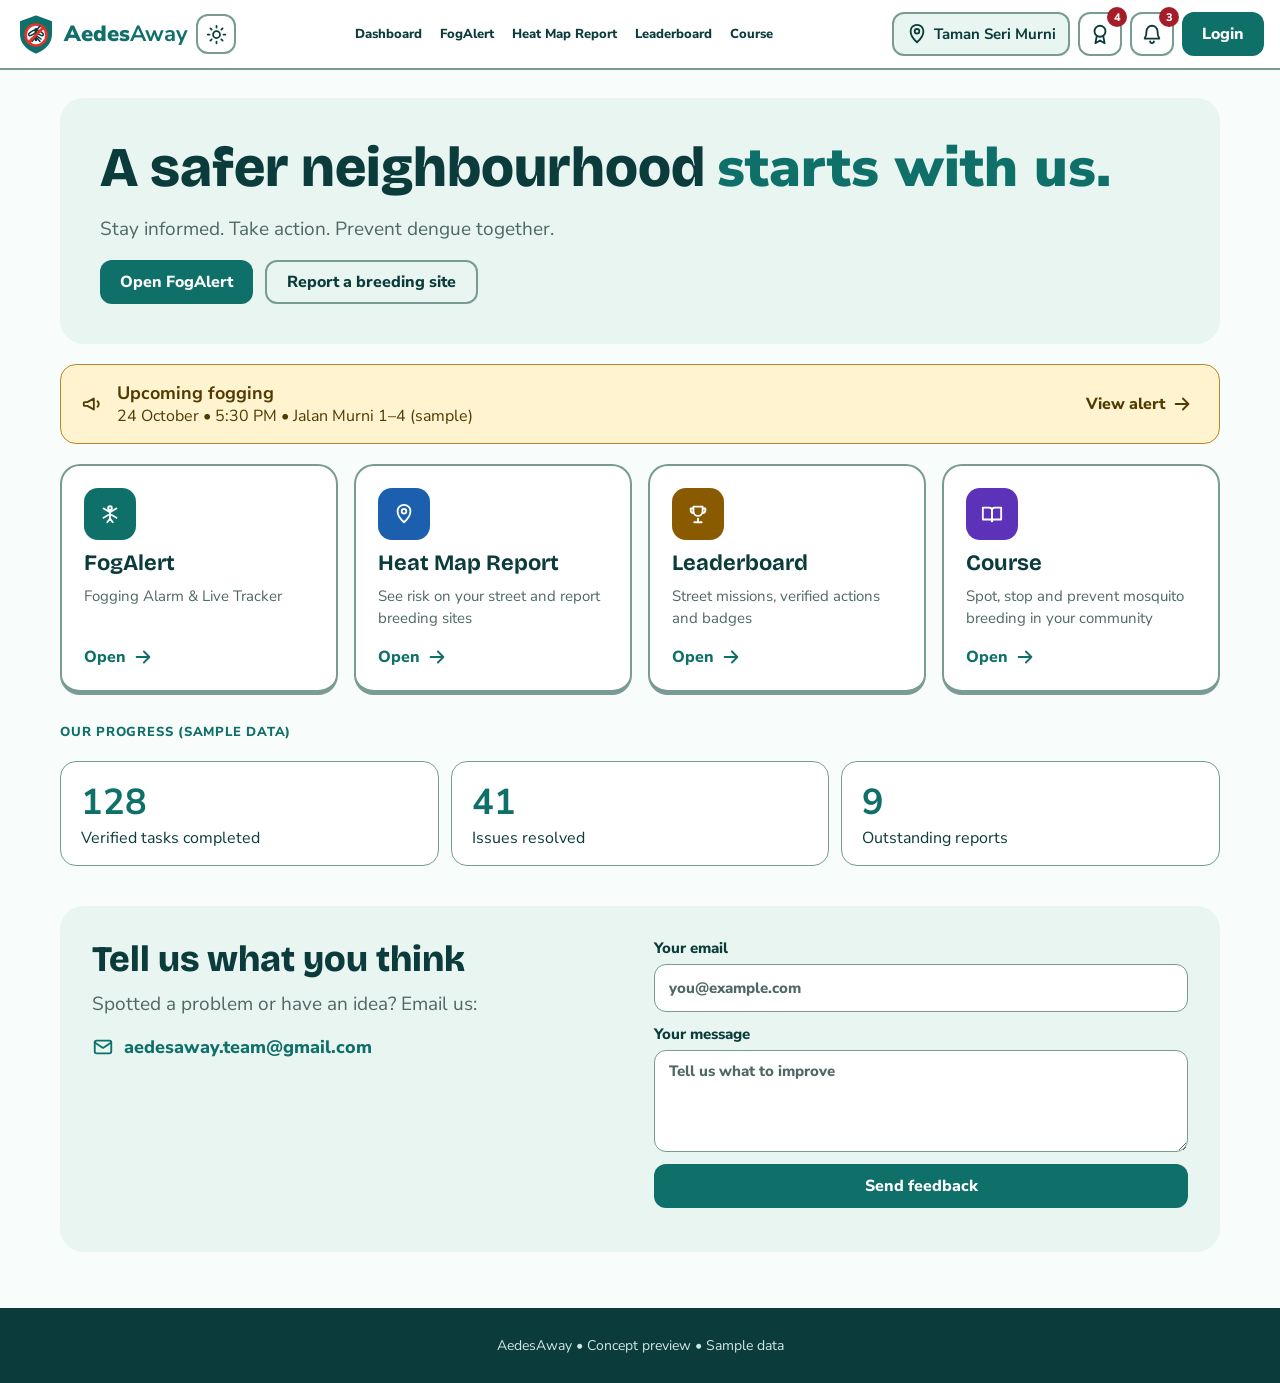
==== aedesaway-standalone.html @ d6576f4f "Improve header layout and add compact theme dropdown" ====
<!doctype html>
<html lang="en"><head><meta charset="utf-8"><meta name="viewport" content="width=device-width,initial-scale=1"><title>AedesAway – Dashboard</title>
<script>try{var m=localStorage.getItem("aedesaway:theme:v1")||"auto";document.documentElement.dataset.theme=m==="dark"||(m!=="light"&&matchMedia("(prefers-color-scheme: dark)").matches)?"dark":"light"}catch{document.documentElement.dataset.theme=matchMedia("(prefers-color-scheme: dark)").matches?"dark":"light"}</script>
<link href="https://fonts.googleapis.com/css2?family=Bricolage+Grotesque:wght@600;800&family=Nunito+Sans:wght@400;700&display=swap" rel="stylesheet">
<style>:root{--shared-bg:#f8fcfa;--shared-card:#fff;--shared-soft:#e8f5f1;--shared-text:#0b3b3a;--shared-muted:#4f6866;--shared-accent:#0f6f69;--shared-button:#0f6f69;--shared-border:#789b94;--shared-scheme:light;background:var(--shared-bg);color:var(--shared-text);font-family:'Nunito Sans',system-ui,sans-serif}:root[data-theme=dark]{--shared-bg:#0b1e1c;--shared-card:#142d2a;--shared-soft:#1c3b35;--shared-text:#f0f8f5;--shared-muted:#b5cfca;--shared-accent:#83e1cd;--shared-button:#176b60;--shared-border:#789c96;--shared-scheme:dark;color-scheme:dark}body{margin:0;background:var(--shared-bg)}*{box-sizing:border-box}</style><style id="shared-page-style" type="text/plain">:host{--aa-bg:var(--shared-bg)!important;--aa-surface:var(--shared-card)!important;--aa-soft:var(--shared-soft)!important;--aa-text:var(--shared-text)!important;--aa-muted:var(--shared-muted)!important;--aa-accent:var(--shared-accent)!important;--aa-border:var(--shared-border)!important;--bg:var(--shared-bg)!important;--sf:var(--shared-card)!important;--card:var(--shared-card)!important;--c:var(--shared-card)!important;--ink:var(--shared-text)!important;--t:var(--shared-text)!important;--mu:var(--shared-muted)!important;--mut:var(--shared-muted)!important;--muted:var(--shared-muted)!important;--m:var(--shared-muted)!important;--line:var(--shared-border)!important;--ln:var(--shared-border)!important;--bd:var(--shared-border)!important;--brand:var(--shared-accent)!important;--tl:var(--shared-accent)!important;--teal:var(--shared-accent)!important;--g:var(--shared-accent)!important;--bt:var(--shared-button)!important;--on:#fff!important;display:block;color:var(--shared-text);background:var(--shared-bg);color-scheme:var(--shared-scheme)}:host([hidden]){display:none!important}*,*::before,*::after{font-family:'Nunito Sans',system-ui,sans-serif!important}h1,h2,h3{font-family:'Bricolage Grotesque','Trebuchet MS',sans-serif!important}.page-body{margin:0;background:var(--shared-bg)!important;color:var(--shared-text)!important;min-height:0}.card,.panel,.stats article,.badge-party-card,dialog,.pop,.bt,.badge-unlock-popup,.animation-preview,.preview-stage{background:var(--shared-card)!important;color:var(--shared-text)!important;border-color:var(--shared-border)!important}input,textarea,select,option{background:var(--shared-card)!important;color:var(--shared-text)!important;border-color:var(--shared-border)!important}h1,h2,h3,label,th,td,.badge b,.badge-unlock-popup strong,.badge-party-card strong{color:var(--shared-text)!important}p,small,.copy,.mut,.hint,.sub,.sm,.badge-party-kicker{color:var(--shared-muted)}.btn:not(.o):not(.s),button[type=submit]{background:var(--shared-button)!important;color:#fff!important}.btn.o,.btn.s,.tabs,.tag,th,.task-icon,.chip,.story{background:var(--shared-soft)!important;color:var(--shared-text)!important}.track,.prog,.bar:not(header .bar){border-color:var(--shared-border)}:host([data-theme=dark]) .podium-card,:host([data-theme=dark]) .habit,:host([data-theme=dark]) .together,:host([data-theme=dark]) .notice,:host([data-theme=dark]) .map,:host([data-theme=dark]) .task,:host([data-theme=dark]) .you{background:var(--shared-soft)!important;color:var(--shared-text)!important}:host([data-theme=dark]) .badge-unlock-popup p,:host([data-theme=dark]) .animation-preview{--ink:var(--shared-text);--muted:var(--shared-muted);color:var(--shared-text)!important}header .tools{flex-wrap:wrap}.shared-theme{display:flex;align-items:center;gap:6px;font-size:13px}.shared-theme select{width:auto;min-height:36px;padding:5px;border-radius:8px}nav{flex-wrap:wrap}:host([shell-only]) main,:host([shell-only]) footer{display:none!important}@media(max-width:700px){header .tools{gap:8px}header .loc{display:none}.shared-theme{font-size:12px}}header{background:var(--shared-card)!important;color:var(--shared-text)!important}header h1,header h2{color:var(--shared-text)!important}.leaflet-control-attribution{background:var(--shared-card)!important;color:var(--shared-muted)!important}.leaflet-control-attribution a{color:var(--shared-accent)!important}</style></head><body><div id="pages"></div><noscript>This website needs JavaScript for its original interactive features.</noscript>
<script id="page-data" type="application/json">[{"name":"dashboard.html","styles":"\r\n:host{--bg:#fbfdfc;--sf:#fff;--ink:#0b3b3a;--mu:#4f6866;--ln:#dcebe8;--tl:#0f6f69;--bt:#0f6f69;--mint:#e8f5f1;--amb:#fdf1d6;--ambt:#5c3b00;--ambl:#f0d9a0;--red:#b3261e;color-scheme:light;box-sizing:border-box;padding-top:env(safe-area-inset-top,0px);padding-bottom:env(safe-area-inset-bottom,0px)}\r\n@media (prefers-color-scheme:dark){:host:not([data-theme=\"light\"]){--bg:#0c1a19;--sf:#122a29;--ink:#e6f4f1;--mu:#a9c4bf;--ln:#254443;--tl:#5fd0c4;--bt:#157f75;--mint:#12302e;--amb:#3a2e12;--ambt:#ffe3a3;--ambl:#5c4a1c;color-scheme:dark}}\r\n:host([data-theme=\"dark\"]){--bg:#0c1a19;--sf:#122a29;--ink:#e6f4f1;--mu:#a9c4bf;--ln:#254443;--tl:#5fd0c4;--bt:#157f75;--mint:#12302e;--amb:#3a2e12;--ambt:#ffe3a3;--ambl:#5c4a1c;color-scheme:dark}\r\n*{box-sizing:border-box}\r\n:host{scroll-padding-top:env(safe-area-inset-top,0px)}\r\n.page-body{margin:0;background:var(--bg);color:var(--ink);font-family:'Nunito',system-ui,sans-serif;font-size:16px}\r\n.page-body::before{content:\"\";position:fixed;inset:0 0 auto;height:env(safe-area-inset-top,0px);background:var(--sf);z-index:30}\r\nbutton{font:inherit;cursor:pointer;color:inherit}\r\nheader{position:sticky;top:env(safe-area-inset-top,0px);z-index:20;background:var(--sf);border-bottom:2px solid var(--ln)}\r\n.bar{max-width:1200px;margin:0 auto;display:flex;align-items:center;gap:12px;padding:0 20px;height:68px}\r\n.logo{display:flex;align-items:center;gap:8px;font-weight:900;font-size:22px;background:none;border:0;padding:0;color:var(--ink)}\r\n.logo svg{width:40px;height:40px;color:var(--tl)}.logo b{color:var(--tl)}\r\nnav{display:flex;gap:4px;margin-left:16px;flex:1}\r\n.nv{background:none;border:0;border-radius:12px;padding:0 14px;min-height:44px;font-weight:800}\r\n.nv:hover{background:var(--mint)}.nv[aria-current=\"page\"]{background:var(--mint);color:var(--tl)}\r\n.tools{display:flex;align-items:center;gap:8px;margin-left:auto}\r\n.ic{width:22px;height:22px;fill:none;stroke:currentColor;stroke-width:2;stroke-linecap:round;stroke-linejoin:round}\r\n.ib{position:relative;width:44px;height:44px;border:2px solid var(--ln);border-radius:12px;background:var(--sf);display:grid;place-items:center}\r\n.ib:hover{border-color:var(--tl)}\r\n.cnt{position:absolute;top:-7px;right:-7px;min-width:20px;height:20px;padding:0 4px;border-radius:10px;background:var(--red);color:#fff;font-size:11px;font-weight:800;display:grid;place-items:center}\r\n.cnt[hidden]{display:none}\r\n.btn{min-height:44px;padding:0 20px;border:0;border-radius:12px;background:var(--bt);color:#fff;font-weight:800;display:inline-flex;align-items:center;justify-content:center;gap:8px}\r\n.btn.o{background:none;border:2px solid var(--tl);color:var(--tl)}\r\n.loc{display:flex;align-items:center;gap:6px;border:2px solid var(--ln);border-radius:12px;min-height:44px;padding:0 12px;background:var(--mint);font-weight:700;font-size:15px}\r\n#menu-btn{display:none}\r\n.pw{position:relative}\r\n.pop{position:absolute;right:0;top:54px;width:min(330px,calc(100vw - 32px));background:var(--sf);border:2px solid var(--ln);border-radius:16px;padding:8px;box-shadow:0 10px 28px rgba(0,0,0,.18)}\r\n.pop[hidden]{display:none}\r\n.nt{display:block;width:100%;text-align:left;background:none;border:0;border-radius:10px;padding:10px 12px;font-size:15px;line-height:1.4}\r\n.nt:hover{background:var(--mint)}.nt.rd{opacity:.55}\r\nmain{max-width:1200px;margin:0 auto;padding:28px 20px 56px}\r\n.view[hidden]{display:none}\r\n.hero{background:var(--mint);border-radius:24px;padding:40px;display:grid;gap:18px}\r\nh1{margin:0;font-size:clamp(32px,6vw,56px);line-height:1.08;font-weight:900}h1 em{font-style:normal;color:var(--tl)}\r\nh2{margin:0;font-size:clamp(26px,4vw,36px);font-weight:900}\r\n.sub{margin:0;font-size:19px;color:var(--mu)}\r\n.row{display:flex;gap:12px;flex-wrap:wrap}\r\n.strip{display:flex;gap:14px;flex-wrap:wrap;align-items:center;background:var(--amb);border:1px solid var(--ambl);color:var(--ambt);border-radius:16px;padding:16px 20px;margin-top:20px}\r\n.strip div{flex:1;min-width:200px}.strip b{display:block;font-size:18px}\r\n.strip button{background:none;border:0;font-weight:800;min-height:44px;display:flex;align-items:center;gap:6px}\r\n.g4{display:grid;grid-template-columns:repeat(auto-fit,minmax(240px,1fr));gap:16px;margin-top:20px}\r\n.fn{text-align:left;background:var(--sf);border:2px solid var(--ln);border-bottom-width:5px;border-radius:20px;padding:22px;display:flex;flex-direction:column;gap:10px;transition:transform .1s}\r\n.fn:hover{transform:translateY(-3px);border-color:var(--c)}.fn:active{transform:translateY(1px)}\r\n.fn .t{width:52px;height:52px;border-radius:14px;background:var(--c);color:#fff;display:grid;place-items:center}\r\n.fn h3{margin:0;font-size:22px}.fn p{margin:0;color:var(--mu);line-height:1.45;font-size:15px}\r\n.fn .go{margin-top:auto;padding-top:6px;font-weight:800;display:flex;gap:6px;align-items:center}\r\n.stats{display:grid;grid-template-columns:repeat(auto-fit,minmax(180px,1fr));gap:12px;margin-top:20px}\r\n.st{background:var(--sf);border:1px solid var(--ln);border-radius:16px;padding:16px 20px;color:var(--mu)}.st b{display:block;font-size:36px;color:var(--tl)}\r\n.cap{font-size:13px;font-weight:800;letter-spacing:.06em;color:var(--tl);margin:28px 0 0}\r\n.vh{display:flex;align-items:center;gap:16px;flex-wrap:wrap;margin-bottom:20px}\r\n.ph{border:3px dashed var(--ln);border-radius:20px;min-height:360px;display:grid;place-items:center;text-align:center;padding:24px;color:var(--mu);line-height:1.6}\r\ncode{background:var(--mint);color:var(--ink);padding:2px 8px;border-radius:6px}\r\n.bg{display:grid;grid-template-columns:repeat(auto-fill,minmax(130px,1fr));gap:24px 12px;justify-items:center}\r\n.bt{background:none;border:0;display:flex;flex-direction:column;align-items:center;gap:5px;text-align:center;padding:4px;border-radius:14px;width:100%}\r\n.bt[aria-pressed=\"true\"]{background:var(--mint)}\r\n.bt span{font-weight:800;font-size:15px}.bt small{font-size:13px;font-weight:700;color:var(--mu)}\r\n.lk svg{filter:grayscale(1);opacity:.55}\r\n.story{margin-top:24px;background:var(--sf);border:2px solid var(--ln);border-radius:16px;padding:16px 20px;color:var(--mu)}\r\n.fb{background:var(--mint);border-radius:24px;padding:32px;margin-top:40px;display:grid;grid-template-columns:1fr 1fr;gap:28px}\r\nform{display:grid;gap:12px}label{display:grid;gap:6px;font-weight:800;font-size:15px}\r\ninput,textarea{width:100%;min-height:48px;border:1px solid var(--ln);border-radius:12px;padding:10px 14px;font:inherit;background:var(--sf);color:var(--ink)}\r\ndialog{border:2px solid var(--ln);border-radius:20px;background:var(--sf);color:var(--ink);padding:24px;width:min(380px,calc(100% - 32px))}\r\ndialog::backdrop{background:rgba(0,0,0,.5)}\r\nfooter{background:#0b3b3a;color:#cfe8e4;padding:28px 20px;text-align:center;font-size:14px}\r\n:focus-visible{outline:3px solid var(--tl);outline-offset:2px}\r\n@media (max-width:900px){\r\n#menu-btn{display:grid}.loc{display:none}\r\nnav{position:fixed;inset:calc(env(safe-area-inset-top,0px) + 68px) 0 0 0;background:var(--sf);flex-direction:column;margin:0;padding:16px;gap:6px;transform:translateX(100%);transition:transform .2s}\r\nnav.open{transform:none}.nv{text-align:left;font-size:18px;min-height:56px}\r\n.hero{padding:24px}.fb{grid-template-columns:1fr;padding:22px}.logo span{font-size:19px}}\r\n\n\r\n:host{--aa-progress:#0F6F69;--aa-track:#DCEBE8;--aa-bg:#F8FCFA;--aa-surface:#FFFFFF;--aa-soft:#E8F5F1;--aa-text:#0B3B3A;--aa-muted:#4F6866;--aa-accent:#0F6F69;--aa-border:#63877F;--aa-danger:#A51D27;--aa-warnbg:#FFF3D0;--aa-warntext:#513B00;--aa-okbg:#E2F2EA;--aa-oktext:#18593B;--aa-nobg:#FBE7E9;--aa-notext:#911C28;color-scheme:light;--bg:var(--aa-bg)!important;--sf:var(--aa-surface)!important;--card:var(--aa-surface)!important;--c:var(--aa-surface)!important;--ink:var(--aa-text)!important;--t:var(--aa-text)!important;--mut:var(--aa-muted)!important;--muted:var(--aa-muted)!important;--mu:var(--aa-muted)!important;--m:var(--aa-muted)!important;--line:var(--aa-border)!important;--ln:var(--aa-border)!important;--bd:var(--aa-border)!important;--mint:var(--aa-soft)!important;--tl:var(--aa-accent)!important;--teal:var(--aa-accent)!important;--brand:#0F6F69!important;--on:#FFFFFF!important;--bt:#0F6F69!important;--g:#0F6F69!important;--gd:#0B504B!important;--r:var(--aa-danger)!important;--red:#A51D27!important;--amb:var(--aa-warnbg)!important;--ambt:var(--aa-warntext)!important;--ambl:#B78926!important;--okbg:var(--aa-okbg)!important;--ok:var(--aa-oktext)!important;--nobg:var(--aa-nobg)!important;--no:var(--aa-notext)!important;}\r\n@media(prefers-color-scheme:dark){:host:not([data-theme=\"light\"]){--aa-progress:#83E1CD;--aa-track:#213F39;--aa-bg:#0B1E1C;--aa-surface:#142D2A;--aa-soft:#1C3B35;--aa-text:#F0F8F5;--aa-muted:#B5CFCA;--aa-accent:#83E1CD;--aa-border:#789C96;--aa-danger:#FFB5BC;--aa-warnbg:#41351A;--aa-warntext:#FFE39A;--aa-okbg:#173D2C;--aa-oktext:#ADE8C3;--aa-nobg:#48252C;--aa-notext:#FFBDC5;color-scheme:dark;}}\r\n:host([data-theme=\"dark\"]){--aa-progress:#83E1CD;--aa-track:#213F39;--aa-bg:#0B1E1C;--aa-surface:#142D2A;--aa-soft:#1C3B35;--aa-text:#F0F8F5;--aa-muted:#B5CFCA;--aa-accent:#83E1CD;--aa-border:#789C96;--aa-danger:#FFB5BC;--aa-warnbg:#41351A;--aa-warntext:#FFE39A;--aa-okbg:#173D2C;--aa-oktext:#ADE8C3;--aa-nobg:#48252C;--aa-notext:#FFBDC5;color-scheme:dark;}\r\n.page-body{background:var(--aa-bg)!important;color:var(--aa-text)!important}\r\ninput,textarea,select,option{background:var(--aa-surface)!important;color:var(--aa-text)!important;border-color:var(--aa-border)!important;caret-color:var(--aa-text)}\r\ninput::placeholder,textarea::placeholder{color:var(--aa-muted)!important;opacity:1}\r\ninput[type=checkbox],input[type=radio],input[type=range]{accent-color:#0F6F69}\r\n:focus-visible{outline:3px solid var(--aa-accent)!important;outline-offset:3px}\r\nh1,h2,h3,h4,p,label,dt,dd,th,td,summary,figcaption{color:inherit}\r\na{color:var(--aa-accent)}\r\n.mut,.copy,.hint,.sub,.sm,.info dt,.pre span,.stats small,.stats p,.stats span,.streak-cell,.resident small,.leader-footer,.status,.badge small,.badge.locked b,.together small,.together p,.habit p,.habit small,.eyebrow,small{color:var(--aa-muted)!important}\r\n.card,.panel,.stats article,.st,.fn,.podium-card,.story,.fig,dialog,.pop,.ai,.o,.sp,.ib{background:var(--aa-surface)!important;color:var(--aa-text)!important;border-color:var(--aa-border)!important}\r\n.hero,.fb,.loc,.together,.task-icon,.chip,.notice,.close,.you,.you-label,.task-points,.tip,.big,.habit,#app,#sidebar,#leaderboard{background:var(--aa-soft)!important;color:var(--aa-text)!important;border-color:var(--aa-border)!important}\r\nmain#app{background:var(--aa-soft)!important}\r\n#app>.big{background:transparent!important}\r\n#app>.big>.card{background:var(--aa-surface)!important}\r\n#app>.big>.card h2,#app>.hero h1{color:var(--aa-accent)!important}\r\n#app>.big>.card>p{color:var(--aa-muted)!important}\r\n#app>.big>.card>.row:last-child>span{background:var(--aa-soft)!important;color:var(--aa-accent)!important}\r\n#app>.big>.card::before{background-color:#F8FCFA}\r\n.page-body>header,.shell{background:var(--aa-surface)!important;color:var(--aa-text)!important;border-color:var(--aa-border)!important}\r\n.brand,.brand small,.logo,.logo b,.logo svg,.cap,.go,.st b,.stats strong,.podium-points{color:var(--aa-accent)!important}\r\nnav a,.nv,.nt,.bt,.badge,.back,.tabs button{color:var(--aa-text)!important}\r\nnav a:hover,.nv:hover,.nt:hover,.tabs button:hover,.bt[aria-pressed=true]{background:var(--aa-soft)!important;color:var(--aa-text)!important}\r\nnav a[aria-current],.tabs button[aria-pressed=true],.nv[aria-current=page]{background:#0F6F69!important;color:#FFFFFF!important}\r\nbutton.btn,#login,button[type=submit],#menu{background:#0F6F69!important;color:#FFFFFF!important;border-color:#0F6F69!important}\r\nbutton.btn:hover,#login:hover,button[type=submit]:hover,#menu:hover{background:#0B504B!important;color:#FFFFFF!important}\r\nbutton.btn.ghost,button.btn.s,.btn.o,#app>.btn.ghost{background:var(--aa-surface)!important;color:var(--aa-accent)!important;border-color:var(--aa-border)!important}\r\nbutton.o,button.sp,.nt,.badge{background:var(--aa-surface)!important;color:var(--aa-text)!important}\r\nbutton.o:hover,button.sp:hover{border-color:var(--aa-accent)!important;background:var(--aa-soft)!important}\r\n.o.ok,.sp.seen,.pre label.on,.win,.alert.g{background:var(--aa-okbg)!important;color:var(--aa-oktext)!important;border-color:var(--aa-oktext)!important}\r\n.o.no,.alert.r,.ai.cx{background:var(--aa-nobg)!important;color:var(--aa-notext)!important;border-color:var(--aa-notext)!important}\r\n.strip,.alert.o,details{background:var(--aa-warnbg)!important;color:var(--aa-warntext)!important;border-color:#B78926!important}\r\n.alert{background:var(--aa-soft)!important;color:var(--aa-text)!important}\r\n.ov{background:var(--aa-surface)!important;color:var(--aa-danger)!important}\r\n.cnt{background:#A51D27;color:#FFFFFF!important}\r\n.badge:not(button){background:#18593B!important;color:#FFFFFF!important}\r\n.st.x{background:#A51D27!important;color:#FFFFFF!important}\r\n.st.live,.status-reviewed{background:#F4C95D!important;color:#513B00!important}\r\n.st.d,.status-resolved{background:#18593B!important;color:#FFFFFF!important}\r\n.status-received{background:#A51D27!important;color:#FFFFFF!important}\r\n.task.done label{color:var(--aa-oktext)!important}\r\n.task input:checked{background:#0F6F69!important;border-color:var(--aa-accent)!important}\r\n.task input:checked::after{color:#FFFFFF!important}\r\n#fill,.prog i,.bar i{background:var(--aa-progress)!important}\r\n.track,.prog,#app .bar{background:var(--aa-track)!important}\r\n#toast,.toast{background:#0B3B3A!important;color:#FFFFFF!important}\r\n.toast small{color:#E8F5F1!important;opacity:1}\r\n.nt.rd,.lk svg{opacity:1}\r\n#sidebar h2,#sidebar h3,#sidebar label,#leaderboard li{color:var(--aa-text)!important}\r\n#sidebar button:not(.leaflet-control button){background:#0F6F69;color:#FFFFFF}\r\n.leaflet-popup-content-wrapper,.leaflet-popup-tip{background:var(--aa-surface)!important;color:var(--aa-text)!important}\r\n.leaflet-control a,.leaflet-bar a{background:var(--aa-surface)!important;color:var(--aa-text)!important}\r\n.leaflet-container .leaflet-control-attribution{background:var(--aa-surface)!important;color:var(--aa-text)!important}\r\n.leaflet-control-attribution a{color:var(--aa-accent)!important}\r\n.leaflet-tooltip{background:var(--aa-surface)!important;color:var(--aa-text)!important;border-color:var(--aa-border)!important}\r\ndialog::backdrop{background:#04110FC4}\r\n.tag,.avatar{background:var(--aa-soft)!important;color:var(--aa-text)!important;border-color:var(--aa-border)!important}\r\n.medal{background:#0F6F69!important;color:#FFFFFF!important;border-color:var(--aa-surface)!important}\r\ntd:first-child,th,.tag,.badge-preview-controls label,.badge-unlock-popup p{color:var(--aa-muted)!important}\r\n.badge-unlock-popup,.badge-preview-controls,.floating-reward,.bonus-reward{background:var(--aa-surface)!important;color:var(--aa-text)!important;border-color:var(--aa-border)!important}\r\n.badge-preview-controls button{background:#0F6F69!important;color:#FFFFFF!important}\r\n[style*=\"color:var(--brand)\"]{color:var(--aa-accent)!important}\r\n#why{background:var(--aa-surface)!important;color:var(--aa-text)!important}\r\n.strip button,.strip small{color:var(--aa-warntext)!important}\r\n.alert.o small{color:var(--aa-warntext)!important}\r\n.alert.r small{color:var(--aa-notext)!important}\r\n.alert.g small{color:var(--aa-oktext)!important}\r\n.stat-icon{background:var(--aa-soft)!important;color:var(--aa-accent)!important}\r\n\n\n.badge-party{position:fixed;inset:0;z-index:1000;display:grid;place-items:center;padding:20px;background:#102c2866;backdrop-filter:blur(5px)}\n.badge-party-card{position:relative;isolation:isolate;width:min(100%,390px);max-height:calc(100dvh - 40px);overflow-y:auto;padding:32px 24px;text-align:center;border:2px solid #e9bf58;border-radius:30px;background:var(--aa-surface,#fffdf5);color:var(--aa-text,#163b32);box-shadow:0 16px 70px #0004;animation:party-card .45s ease-out}\n.badge-party-art{display:block;width:150px;max-width:65%;margin:8px auto 20px;filter:drop-shadow(0 0 16px #efbd45);animation:party-bounce .85s cubic-bezier(.2,.8,.3,1.2),party-glow 1.5s ease-in-out infinite alternate}\n.badge-party-art svg{width:100%;height:auto;overflow:visible}.badge-party-card h2{font-size:clamp(22px,6vw,30px);margin:8px 0}.badge-party-card p{line-height:1.6}.badge-party-close{position:absolute;right:12px;top:10px;border:0;border-radius:50%;width:36px;height:36px;background:var(--aa-soft,#edf5ec);color:inherit;font-size:24px;cursor:pointer}\n.badge-party-kicker{font-weight:800;color:var(--aa-muted,#776128)}.badge-party-note{font-size:13px}.badge-party-particles{position:absolute;inset:0;pointer-events:none;overflow:hidden;border-radius:28px;z-index:-1}.badge-party-particles i{position:absolute;left:50%;top:42%;width:8px;height:13px;background:var(--particle);border-radius:3px;animation:party-confetti 1.7s ease-out both;animation-delay:var(--delay)}.badge-party-particles i.sparkle{width:auto;height:auto;background:none;color:var(--particle);font-size:23px}\n#bgrid .bt.badge-just-earned svg{animation:party-bounce .85s ease-out,party-glow 1.4s ease-in-out 2}#bgrid .bt.badge-just-earned{animation:collection-unlock 1s ease-out}\n@keyframes party-card{from{opacity:0;transform:translateY(20px) scale(.92)}to{opacity:1;transform:none}}@keyframes party-bounce{0%{transform:scale(.2) rotate(-16deg);opacity:0}50%{transform:scale(1.15) rotate(7deg);opacity:1}72%{transform:scale(.94) rotate(-3deg)}100%{transform:scale(1) rotate(0)}}@keyframes party-glow{from{filter:drop-shadow(0 0 5px #e8ac32)}to{filter:drop-shadow(0 0 22px #ffd978)}}@keyframes party-confetti{0%{opacity:0;transform:translate(0,0) scale(.3)}15%{opacity:1}100%{opacity:0;transform:translate(var(--dx),var(--dy)) rotate(var(--spin))}}@keyframes collection-unlock{from{filter:grayscale(1);opacity:.5}to{filter:grayscale(0);opacity:1}}\n@media(prefers-reduced-motion:reduce){.badge-party-card,.badge-party-art,#bgrid .bt.badge-just-earned,#bgrid .bt.badge-just-earned svg{animation:none}.badge-party-particles{display:none}}\n\n/* Shared header layout and compact theme menu. */\nheader .bar{max-width:1480px;height:68px;padding:0 16px;gap:10px;flex-wrap:nowrap;justify-content:space-between}\nheader .header-brand{display:flex;align-items:center;gap:8px;flex:0 0 auto;white-space:nowrap}header .logo{flex-shrink:0}\nheader #nav{position:static;display:flex;flex:1 1 auto;flex-direction:row;flex-wrap:nowrap;align-items:center;justify-content:center;margin:0;padding:0;gap:2px;transform:none;white-space:nowrap}\nheader #nav .nv{flex:0 0 auto;min-height:44px;padding:0 8px;font-size:13px;white-space:nowrap;text-align:center}\nheader .tools{display:flex;align-items:center;flex:0 0 auto;gap:8px;margin-left:0;flex-wrap:nowrap!important}header .tools .loc{display:flex;white-space:nowrap}header .tools .ib{width:44px;height:44px}header .tools #login{min-height:44px;padding:0 20px}\nheader #menu-btn{display:none}.header-theme{position:relative;flex-shrink:0}.header-theme .theme-trigger{width:40px;height:40px;cursor:pointer}.theme-trigger svg{width:21px;height:21px}.theme-trigger[aria-expanded=true]{border-color:var(--shared-accent)}\n.header-theme .theme-options{position:absolute;top:calc(100% + 8px);left:0;z-index:50;min-width:172px;padding:6px;border:1px solid var(--shared-border);border-radius:12px;background:var(--shared-card);color:var(--shared-text);box-shadow:0 8px 28px #0003}.theme-options[hidden]{display:none!important}.theme-options button{display:flex;align-items:center;justify-content:space-between;gap:12px;width:100%;min-height:40px;padding:8px 10px;border:0;border-radius:8px;background:transparent;color:var(--shared-text);text-align:left;font-size:13px;cursor:pointer;white-space:nowrap}.theme-options button:hover,.theme-options button:focus-visible,.theme-options button[aria-checked=true]{background:var(--shared-soft);color:var(--shared-text)}.theme-options button[aria-checked=true]{font-weight:800}.theme-choice-mark{width:14px;color:var(--shared-accent);visibility:hidden}[aria-checked=true] .theme-choice-mark{visibility:visible}\n@media(min-width:1000px) and (max-width:1199px){header .bar{gap:6px;padding:0 10px}header #nav .nv{font-size:12px;padding:0 5px}header #nav{gap:0}header .header-brand{gap:6px}header .tools .loc{font-size:13px;padding:0 8px}header .tools{gap:6px}header .tools #login{padding:0 14px}}\n@media(max-width:999px){header .bar{display:grid;grid-template-columns:minmax(0,1fr) 44px;grid-template-rows:44px 44px;height:112px;padding:8px 12px;gap:8px}header .header-brand{grid-column:1;grid-row:1;min-width:0}header #menu-btn{display:grid;grid-column:2;grid-row:1;width:44px;height:44px}header .tools{grid-column:1 / -1;grid-row:2;width:100%;justify-content:flex-end;gap:8px}header .tools .loc{display:flex!important;margin-right:auto;font-size:13px;padding:0 8px}header .tools #login{padding:0 14px}\nheader #nav{position:fixed;inset:calc(env(safe-area-inset-top,0px) + 114px) 0 0;display:flex;flex-direction:column;align-items:stretch;justify-content:flex-start;gap:6px;padding:16px;margin:0;background:var(--shared-card);overflow-y:auto;transform:translateX(100%);visibility:hidden;pointer-events:none;transition:transform .2s,visibility .2s;z-index:25}header #nav.open{transform:none;visibility:visible;pointer-events:auto}header #nav .nv{min-height:48px;padding:0 16px;font-size:16px;text-align:left}}\n@media(max-width:399px){header .bar{padding-left:8px;padding-right:8px}header .tools{gap:6px}header .tools .loc{font-size:11px;padding:0 5px;gap:3px}header .tools .loc .ic{width:16px;height:16px}header .tools #login{padding:0 10px;font-size:13px}}\n@media(prefers-reduced-motion:reduce){header #nav{transition:none}}\n","body":"\r\n\u003csvg width=\"0\" height=\"0\" style=\"position:absolute\" aria-hidden=\"true\">\u003cdefs>\r\n\u003csymbol id=\"logo\" viewBox=\"0 0 40 40\">\u003cpath d=\"M20 2.5L35 8v12c0 9-6.500 15-15 18.500C11.500 35 5 29 5 20V8z\" fill=\"currentColor\" stroke=\"currentColor\" stroke-width=\"2\" stroke-linejoin=\"round\"/>\u003ccircle cx=\"20\" cy=\"21\" r=\"10.500\" fill=\"#fff\" stroke=\"#e5322d\" stroke-width=\"2.600\"/>\u003cg stroke=\"#0b3b3a\" stroke-width=\"1.500\" stroke-linecap=\"round\" fill=\"none\">\u003cpath d=\"M20 17.500v8.500\" stroke-width=\"2.600\"/>\u003cellipse cx=\"16.200\" cy=\"19\" rx=\"4\" ry=\"1.700\" transform=\"rotate(-30 16.200 19)\"/>\u003cellipse cx=\"23.800\" cy=\"19\" rx=\"4\" ry=\"1.700\" transform=\"rotate(30 23.800 19)\"/>\u003cpath d=\"M18.500 22.500l-3.500 2.500M18.500 24.500l-2.500 3M21.500 22.500l3.500 2.500M21.500 24.500l2.500 3M21 15.500l3-3.500\"/>\u003c/g>\u003ccircle cx=\"20\" cy=\"15.800\" r=\"1.800\" fill=\"#0b3b3a\"/>\u003cpath d=\"M12.600 28.400L27.400 13.600\" stroke=\"#e5322d\" stroke-width=\"2.800\" stroke-linecap=\"round\"/>\u003c/symbol>\r\n\u003csymbol id=\"i-award\" viewBox=\"0 0 24 24\">\u003ccircle cx=\"12\" cy=\"9\" r=\"6\"/>\u003cpath d=\"M8.500 14L7 22l5-3 5 3-1.500-8\"/>\u003c/symbol>\r\n\u003csymbol id=\"i-bell\" viewBox=\"0 0 24 24\">\u003cpath d=\"M6 9a6 6 0 0 1 12 0c0 6 2 7 2 8H4c0-1 2-2 2-8z\"/>\u003cpath d=\"M10 20a2 2 0 0 0 4 0\"/>\u003c/symbol>\r\n\u003csymbol id=\"i-pin\" viewBox=\"0 0 24 24\">\u003cpath d=\"M12 21s7-6 7-12a7 7 0 0 0-14 0c0 6 7 12 7 12z\"/>\u003ccircle cx=\"12\" cy=\"9\" r=\"2.500\"/>\u003c/symbol>\r\n\u003csymbol id=\"i-mos\" viewBox=\"0 0 24 24\">\u003ccircle cx=\"12\" cy=\"5.500\" r=\"2\"/>\u003cpath d=\"M12 8v9M12 10L5 6M12 10l7-4M10 13l-5 3M14 13l5 3M12 17l-3 4M12 17l3 4\"/>\u003c/symbol>\r\n\u003csymbol id=\"i-tro\" viewBox=\"0 0 24 24\">\u003cpath d=\"M8 21h8M12 17v4M7 4h10v5a5 5 0 0 1-10 0zM7 6H4v2a3 3 0 0 0 3 3M17 6h3v2a3 3 0 0 1-3 3\"/>\u003c/symbol>\r\n\u003csymbol id=\"i-book\" viewBox=\"0 0 24 24\">\u003cpath d=\"M2 5h7a3 3 0 0 1 3 3v12a2 2 0 0 0-2-2H2z\"/>\u003cpath d=\"M22 5h-7a3 3 0 0 0-3 3v12a2 2 0 0 1 2-2h8z\"/>\u003c/symbol>\r\n\u003csymbol id=\"i-menu\" viewBox=\"0 0 24 24\">\u003cpath d=\"M4 7h16M4 12h16M4 17h16\"/>\u003c/symbol>\r\n\u003csymbol id=\"i-x\" viewBox=\"0 0 24 24\">\u003cpath d=\"M6 6l12 12M18 6L6 18\"/>\u003c/symbol>\r\n\u003csymbol id=\"i-arr\" viewBox=\"0 0 24 24\">\u003cpath d=\"M5 12h14M13 6l6 6-6 6\"/>\u003c/symbol>\r\n\u003csymbol id=\"i-horn\" viewBox=\"0 0 24 24\">\u003cpath d=\"M3 11v2a1 1 0 0 0 1 1h3l7 4V6L7 10H4a1 1 0 0 0-1 1z\"/>\u003cpath d=\"M18 9a4 4 0 0 1 0 6\"/>\u003c/symbol>\r\n\u003csymbol id=\"i-mail\" viewBox=\"0 0 24 24\">\u003crect x=\"3\" y=\"5\" width=\"18\" height=\"14\" rx=\"2\"/>\u003cpath d=\"M3 7l9 6 9-6\"/>\u003c/symbol>\r\n\u003c/defs>\u003c/svg>\r\n\r\n\u003cheader>\u003cdiv class=\"bar\">\r\n\u003cbutton class=\"logo\" data-go=\"home\" aria-label=\"AedesAway home\">\u003csvg aria-hidden=\"true\">\u003cuse href=\"#logo\"/>\u003c/svg>\u003cspan>Aedes\u003cb>Away\u003c/b>\u003c/span>\u003c/button>\r\n\u003cnav id=\"nav\" aria-label=\"Main\">\r\n\u003cbutton class=\"nv\" data-go=\"fogalert\">FogAlert\u003c/button>\r\n\u003cbutton class=\"nv\" data-go=\"map\">Heat Map Report\u003c/button>\r\n\u003cbutton class=\"nv\" data-go=\"leaderboard\">Leaderboard\u003c/button>\r\n\u003cbutton class=\"nv\" data-go=\"course\">Course\u003c/button>\r\n\u003c/nav>\r\n\u003cdiv class=\"tools\">\r\n\u003cspan class=\"loc\">\u003csvg class=\"ic\" width=\"18\" height=\"18\">\u003cuse href=\"#i-pin\"/>\u003c/svg>Taman Seri Murni\u003c/span>\r\n\u003cbutton class=\"ib\" id=\"badge-btn\" data-go=\"badges\" aria-label=\"My badge collection\">\u003csvg class=\"ic\">\u003cuse href=\"#i-award\"/>\u003c/svg>\u003cspan class=\"cnt\">4\u003c/span>\u003c/button>\r\n\u003cdiv class=\"pw\">\u003cbutton class=\"ib\" id=\"bell\" aria-label=\"Notifications\" aria-expanded=\"false\">\u003csvg class=\"ic\">\u003cuse href=\"#i-bell\"/>\u003c/svg>\u003cspan class=\"cnt\" id=\"ncnt\">3\u003c/span>\u003c/button>\r\n\u003cdiv class=\"pop\" id=\"pop\" hidden>\u003cdiv id=\"nlist\">\u003c/div>\u003c/div>\u003c/div>\r\n\u003cbutton class=\"btn\" id=\"login\">Login\u003c/button>\r\n\u003cbutton class=\"ib\" id=\"menu-btn\" aria-label=\"Open menu\" aria-expanded=\"false\">\u003csvg class=\"ic\" id=\"mi\">\u003cuse href=\"#i-menu\"/>\u003c/svg>\u003c/button>\r\n\u003c/div>\u003c/div>\u003c/header>\r\n\r\n\u003cmain>\r\n\u003csection class=\"view\" id=\"v-home\">\r\n\u003cdiv class=\"hero\">\u003ch1>A safer neighbourhood \u003cem>starts with us.\u003c/em>\u003c/h1>\u003cp class=\"sub\">Stay informed. Take action. Prevent dengue together.\u003c/p>\r\n\u003cdiv class=\"row\">\u003cbutton class=\"btn\" data-go=\"fogalert\">Open FogAlert\u003c/button>\u003cbutton class=\"btn o\" data-go=\"map\">Report a breeding site\u003c/button>\u003c/div>\u003c/div>\r\n\u003cdiv class=\"strip\">\u003csvg class=\"ic\" width=\"30\" height=\"30\">\u003cuse href=\"#i-horn\"/>\u003c/svg>\u003cdiv>\u003cb>Upcoming fogging\u003c/b>24 October • 5:30 PM • Jalan Murni 1–4 (sample)\u003c/div>\u003cbutton data-go=\"fogalert\">View alert \u003csvg class=\"ic\" width=\"18\" height=\"18\">\u003cuse href=\"#i-arr\"/>\u003c/svg>\u003c/button>\u003c/div>\r\n\u003cdiv class=\"g4\">\r\n\u003cbutton class=\"fn\" data-go=\"fogalert\" style=\"--c:#0f6f69\">\u003cspan class=\"t\">\u003csvg class=\"ic\" width=\"28\" height=\"28\">\u003cuse href=\"#i-mos\"/>\u003c/svg>\u003c/span>\u003ch3>FogAlert\u003c/h3>\u003cp>Fogging Alarm &amp; Live Tracker\u003c/p>\u003cspan class=\"go\">Open \u003csvg class=\"ic\" width=\"18\" height=\"18\">\u003cuse href=\"#i-arr\"/>\u003c/svg>\u003c/span>\u003c/button>\r\n\u003cbutton class=\"fn\" data-go=\"map\" style=\"--c:#1b5fae\">\u003cspan class=\"t\">\u003csvg class=\"ic\" width=\"28\" height=\"28\">\u003cuse href=\"#i-pin\"/>\u003c/svg>\u003c/span>\u003ch3>Heat Map Report\u003c/h3>\u003cp>See risk on your street and report breeding sites\u003c/p>\u003cspan class=\"go\">Open \u003csvg class=\"ic\" width=\"18\" height=\"18\">\u003cuse href=\"#i-arr\"/>\u003c/svg>\u003c/span>\u003c/button>\r\n\u003cbutton class=\"fn\" data-go=\"leaderboard\" style=\"--c:#8a5a00\">\u003cspan class=\"t\">\u003csvg class=\"ic\" width=\"28\" height=\"28\">\u003cuse href=\"#i-tro\"/>\u003c/svg>\u003c/span>\u003ch3>Leaderboard\u003c/h3>\u003cp>Street missions, verified actions and badges\u003c/p>\u003cspan class=\"go\">Open \u003csvg class=\"ic\" width=\"18\" height=\"18\">\u003cuse href=\"#i-arr\"/>\u003c/svg>\u003c/span>\u003c/button>\r\n\u003cbutton class=\"fn\" data-go=\"course\" style=\"--c:#5b32b8\">\u003cspan class=\"t\">\u003csvg class=\"ic\" width=\"28\" height=\"28\">\u003cuse href=\"#i-book\"/>\u003c/svg>\u003c/span>\u003ch3>Course\u003c/h3>\u003cp>Spot, stop and prevent mosquito breeding in your community\u003c/p>\u003cspan class=\"go\">Open \u003csvg class=\"ic\" width=\"18\" height=\"18\">\u003cuse href=\"#i-arr\"/>\u003c/svg>\u003c/span>\u003c/button>\r\n\u003c/div>\r\n\u003cp class=\"cap\">OUR PROGRESS (SAMPLE DATA)\u003c/p>\r\n\u003cdiv class=\"stats\">\u003cdiv class=\"st\">\u003cb>128\u003c/b>Verified tasks completed\u003c/div>\u003cdiv class=\"st\">\u003cb>41\u003c/b>Issues resolved\u003c/div>\u003cdiv class=\"st\">\u003cb>9\u003c/b>Outstanding reports\u003c/div>\u003c/div>\r\n\u003cdiv class=\"fb\">\u003cdiv>\u003ch2>Tell us what you think\u003c/h2>\u003cp class=\"sub\" style=\"margin-top:10px\">Spotted a problem or have an idea? Email us:\u003c/p>\u003ca href=\"mailto:aedesaway.team@gmail.com\" style=\"display:inline-flex;align-items:center;gap:10px;margin-top:8px;min-height:44px;font-weight:800;font-size:18px;color:var(--tl);text-decoration:none;word-break:break-all\">\u003csvg class=\"ic\" width=\"24\" height=\"24\" aria-hidden=\"true\">\u003cuse href=\"#i-mail\"/>\u003c/svg>aedesaway.team@gmail.com\u003c/a>\u003c/div>\r\n\u003cform id=\"fbf\">\u003clabel>Your email\u003cinput type=\"email\" placeholder=\"you@example.com\" required>\u003c/label>\u003clabel>Your message\u003ctextarea rows=\"4\" placeholder=\"Tell us what to improve\" required>\u003c/textarea>\u003c/label>\u003cbutton class=\"btn\" type=\"submit\">Send feedback\u003c/button>\u003cp id=\"fbm\" class=\"sub\" style=\"font-size:16px\" role=\"status\">\u003c/p>\u003c/form>\u003c/div>\r\n\u003c/section>\r\n\r\n\u003csection class=\"view\" id=\"v-fogalert\" hidden>\u003cdiv class=\"vh\">\u003cbutton class=\"btn o\" data-go=\"home\">← Dashboard\u003c/button>\u003ch2>FogAlert\u003c/h2>\u003c/div>\u003cp class=\"sub\" style=\"margin-bottom:20px\">Fogging Alarm &amp; Live Tracker\u003c/p>\r\n\u003cdiv class=\"ph\" id=\"fogalert-root\">\u003cp>\u003cb>FogAlert module placeholder\u003c/b>\u003cbr>Mount your code in \u003ccode>#fogalert-root\u003c/code>\u003c/p>\u003c/div>\u003c/section>\r\n\u003csection class=\"view\" id=\"v-map\" hidden>\u003cdiv class=\"vh\">\u003cbutton class=\"btn o\" data-go=\"home\">← Dashboard\u003c/button>\u003ch2>Heat Map Report\u003c/h2>\u003c/div>\u003cp class=\"sub\" style=\"margin-bottom:20px\">See risk on your street and report breeding sites\u003c/p>\r\n\u003cdiv class=\"ph\" id=\"map-root\">\u003cp>\u003cb>Heat Map Report module placeholder\u003c/b>\u003cbr>Mount your code in \u003ccode>#map-root\u003c/code>\u003c/p>\u003c/div>\u003c/section>\r\n\u003csection class=\"view\" id=\"v-leaderboard\" hidden>\u003cdiv class=\"vh\">\u003cbutton class=\"btn o\" data-go=\"home\">← Dashboard\u003c/button>\u003ch2>Leaderboard\u003c/h2>\u003c/div>\u003cp class=\"sub\" style=\"margin-bottom:20px\">Street missions, verified actions and badges\u003c/p>\r\n\u003cdiv class=\"ph\" id=\"leaderboard-root\">\u003cp>\u003cb>Leaderboard module placeholder\u003c/b>\u003cbr>Mount your code in \u003ccode>#leaderboard-root\u003c/code>\u003c/p>\u003c/div>\u003c/section>\r\n\u003csection class=\"view\" id=\"v-course\" hidden>\u003cdiv class=\"vh\">\u003cbutton class=\"btn o\" data-go=\"home\">← Dashboard\u003c/button>\u003ch2>Course\u003c/h2>\u003c/div>\u003cp class=\"sub\" style=\"margin-bottom:20px\">Spot, stop and prevent mosquito breeding in your community\u003c/p>\r\n\u003cdiv class=\"ph\" id=\"course-root\">\u003cp>\u003cb>Course module placeholder\u003c/b>\u003cbr>Mount your code in \u003ccode>#course-root\u003c/code>\u003c/p>\u003c/div>\u003c/section>\r\n\r\n\u003csection class=\"view\" id=\"v-badges\" hidden>\u003cdiv class=\"vh\">\u003cbutton class=\"btn o\" data-go=\"home\">← Dashboard\u003c/button>\u003cdiv>\u003cp class=\"cap\" style=\"margin:0\">LITTLE WINS, BIG PRIDE\u003c/p>\u003ch2>Your badge collection\u003c/h2>\u003c/div>\u003c/div>\r\n\u003cp class=\"sub\" style=\"margin-bottom:24px\">Good habits deserve a little recognition. \u003cb id=\"bcount\">\u003c/b>\u003c/p>\r\n\u003cdiv class=\"bg\" id=\"bgrid\">\u003c/div>\u003cdiv class=\"story\" id=\"story\" role=\"status\">Tap a badge to discover its story.\u003c/div>\u003c/section>\r\n\u003c/main>\r\n\u003cfooter>AedesAway • Concept preview • Sample data\u003c/footer>\r\n\r\n\u003cdialog id=\"dlg\">\u003cform method=\"dialog\" id=\"lf\">\u003ch2 style=\"font-size:26px\">Login\u003c/h2>\u003clabel>Email\u003cinput type=\"email\" required>\u003c/label>\u003clabel>Password\u003cinput type=\"password\" required>\u003c/label>\u003cdiv class=\"row\">\u003cbutton class=\"btn\" type=\"submit\" style=\"flex:1\">Login\u003c/button>\u003cbutton class=\"btn o\" type=\"button\" id=\"dx\">Cancel\u003c/button>\u003c/div>\u003c/form>\u003c/dialog>\r\n\r\n\r\n\n\n\n","js":"\r\nconst V=['home','fogalert','map','leaderboard','course','badges'];\r\nconst T={home:'Dashboard',fogalert:'FogAlert',map:'Heat Map Report',leaderboard:'Leaderboard',course:'Course',badges:'Badge collection'};\r\nconst $=id=>document.getElementById(id);\r\nconst nav=$('nav'),pop=$('pop'),bell=$('bell'),mb=$('menu-btn');\r\nfunction closePop(){pop.hidden=true;bell.setAttribute('aria-expanded','false')}\r\nfunction go(id){\r\nif(!V.includes(id))id='home';\r\nV.forEach(v=>{$('v-'+v).hidden=v!==id});\r\ndocument.querySelectorAll('.nv').forEach(b=>{if(b.dataset.go===id)b.setAttribute('aria-current','page');else b.removeAttribute('aria-current')});\r\ndocument.title='AedesAway – '+T[id];\r\ntry{history.replaceState(null,'','#'+id)}catch(e){}\r\nnav.classList.remove('open');mb.setAttribute('aria-expanded','false');$('mi').firstElementChild.setAttribute('href','#i-menu');\r\nclosePop();window.scrollTo(0,0);\r\n}\r\ndocument.addEventListener('click',e=>{\r\nconst g=e.target.closest('[data-go]');if(g){go(g.dataset.go);return}\r\nif(!e.target.closest('.pw'))closePop();\r\n});\r\nmb.addEventListener('click',()=>{const o=nav.classList.toggle('open');mb.setAttribute('aria-expanded',o);$('mi').firstElementChild.setAttribute('href',o?'#i-x':'#i-menu')});\r\ndocument.addEventListener('keydown',e=>{if(e.key==='Escape'){closePop();nav.classList.remove('open')}});\r\nconst N=[{t:'Fogging tomorrow 5:30 PM at Jalan Murni 1–4 (sample)',g:'fogalert',r:0},{t:'Your breeding-site report was marked Seen (sample)',g:'map',r:0},{t:'You earned the Puddle Detective badge (sample)',g:'badges',r:0}];\r\nfunction drawN(){\r\n$('nlist').innerHTML=N.map((n,i)=>'\u003cbutton class=\"nt'+(n.r?' rd':'')+'\" data-n=\"'+i+'\">'+n.t+'\u003c/button>').join('')+'\u003cbutton class=\"nt\" data-all style=\"font-weight:800;color:var(--tl)\">Mark all as read\u003c/button>';\r\nconst u=N.filter(n=>!n.r).length;$('ncnt').textContent=u;$('ncnt').hidden=!u;\r\n}\r\nbell.addEventListener('click',()=>{const o=pop.hidden;pop.hidden=!o;bell.setAttribute('aria-expanded',o)});\r\n$('nlist').addEventListener('click',e=>{\r\nconst b=e.target.closest('.nt');if(!b)return;\r\nif(b.hasAttribute('data-all')){N.forEach(n=>n.r=1);drawN();return}\r\nconst n=N[+b.dataset.n];n.r=1;drawN();go(n.g);\r\n});\r\ndrawN();\r\nlet inn=false;const dlg=$('dlg');\r\n$('login').addEventListener('click',()=>{if(inn){inn=false;$('login').textContent='Login'}else dlg.showModal()});\r\n$('dx').addEventListener('click',()=>dlg.close());\r\n$('lf').addEventListener('submit',()=>{inn=true;$('login').textContent='Log out'});\r\n$('fbf').addEventListener('submit',e=>{e.preventDefault();$('fbm').textContent='Thank you! Your feedback was noted (demo, nothing is sent).';e.target.reset()});\r\nconst H='60,12 101.6,36 101.6,84 60,108 18.4,84 18.4,36',I='60,26 89.4,43 89.4,77 60,94 30.6,77 30.6,43';\r\nconst B=[\r\n['First Step',1,'#8bd45e','#5fa83a','#d6f5bd','\u003cpath d=\"M42 84q18-16 36 0z\" fill=\"#8a5a3b\" stroke=\"#5a3a22\" stroke-width=\"3\"/>\u003cpath d=\"M60 80V58\" stroke=\"#2f7a1f\" stroke-width=\"5\" stroke-linecap=\"round\"/>\u003cpath d=\"M60 62c-2-10-12-12-20-8 2 9 12 12 20 8zM60 58c2-10 12-12 20-8-2 9-12 12-20 8z\" fill=\"#3b9b2a\" stroke=\"#2f7a1f\" stroke-width=\"3\" stroke-linejoin=\"round\"/>','Join your neighbourhood.'],\r\n['Clean Sweep',1,'#f6c944','#c9970f','#ffeba3','\u003cpath d=\"M56 34C58 49 63 54 78 56 63 58 58 63 56 78 54 63 49 58 34 56 49 54 54 49 56 34z\" fill=\"#fff\" stroke=\"#8a5a00\" stroke-width=\"3.500\" stroke-linejoin=\"round\"/>\u003cpath d=\"M82 66c1 5 3 7 8 8-5 1-7 3-8 8-1-5-3-7-8-8 5-1 7-3 8-8z\" fill=\"#fff\" stroke=\"#8a5a00\" stroke-width=\"3\" stroke-linejoin=\"round\"/>','Finish a weekly home check.'],\r\n['Puddle Detective',1,'#1cb0f6','#1288c4','#cdeeff','\u003cpath d=\"M56 43c0 0-9 10-9 16a9 9 0 0 0 18 0c0-6-9-16-9-16z\" fill=\"#1cb0f6\"/>\u003ccircle cx=\"56\" cy=\"54\" r=\"17\" fill=\"none\" stroke=\"#0b5f8f\" stroke-width=\"5\"/>\u003cpath d=\"M69 67l15 15\" stroke=\"#0b5f8f\" stroke-width=\"8\" stroke-linecap=\"round\"/>','Report a suspected breeding site.'],\r\n['Fog Ready',1,'#14b8a6','#0d857a','#c8f5ef','\u003cpath d=\"M42 76c0-6 4-8 4-18a14 14 0 0 1 28 0c0 10 4 12 4 18z\" fill=\"#fff\" stroke=\"#075e56\" stroke-width=\"4\" stroke-linejoin=\"round\"/>\u003cpath d=\"M54 82a6 6 0 0 0 12 0\" fill=\"none\" stroke=\"#075e56\" stroke-width=\"4\" stroke-linecap=\"round\"/>','Open 5 fogging alerts before the van arrives.'],\r\n['Professor Wiggler',0,'#8b5cf6','#5b32b8','#e0d6ff','\u003cpath d=\"M60 40L88 54 60 68 32 54z\" fill=\"#fff\" stroke=\"#3d1f8a\" stroke-width=\"4\" stroke-linejoin=\"round\"/>\u003cpath d=\"M45 63v11c0 6 30 6 30 0V63\" fill=\"#fff\" stroke=\"#3d1f8a\" stroke-width=\"4\" stroke-linejoin=\"round\"/>\u003cpath d=\"M88 54v16\" stroke=\"#3d1f8a\" stroke-width=\"4\" stroke-linecap=\"round\"/>','Score top marks in the Dengue Knowledge Course. (“Wigglers” are mosquito larvae.)'],\r\n['Mosquito Buster',0,'#ff5a4f','#c23030','#ffd9d5','\u003cellipse cx=\"46\" cy=\"52\" rx=\"13\" ry=\"6\" transform=\"rotate(-30 46 52)\" fill=\"#fff\" stroke=\"#5a1010\" stroke-width=\"3\"/>\u003cellipse cx=\"74\" cy=\"52\" rx=\"13\" ry=\"6\" transform=\"rotate(30 74 52)\" fill=\"#fff\" stroke=\"#5a1010\" stroke-width=\"3\"/>\u003cpath d=\"M56 62L42 72M56 68L44 84M64 62L78 72M64 68L76 84\" stroke=\"#5a1010\" stroke-width=\"3\" stroke-linecap=\"round\"/>\u003cpath d=\"M60 54v22\" stroke=\"#5a1010\" stroke-width=\"9\" stroke-linecap=\"round\"/>\u003ccircle cx=\"60\" cy=\"48\" r=\"6\" fill=\"#5a1010\"/>','Get a reported site cleared and verified.'],\r\n['Consistency Star',0,'#ff9f1a','#c46d00','#ffd9a0','\u003cpolygon points=\"60,36 67,52 85,54 71,66 76,84 60,75 44,84 49,66 35,54 53,52\" fill=\"#fff\" stroke=\"#8a4a00\" stroke-width=\"4\" stroke-linejoin=\"round\"/>','Keep a 4-week streak.'],\r\n['Dengue Defender',0,'#4c7cf0','#2f55b5','#d6e2ff','\u003cpath d=\"M60 36l22 8v16c0 14-10 22-22 28-12-6-22-14-22-28V44z\" fill=\"#fff\" stroke=\"#1f3f8f\" stroke-width=\"4\" stroke-linejoin=\"round\"/>\u003cpath d=\"M50 60l8 8 14-16\" fill=\"none\" stroke=\"#1f3f8f\" stroke-width=\"5\" stroke-linecap=\"round\" stroke-linejoin=\"round\"/>','Complete 10 verified tasks.'],\r\n['Community Hero',0,'#ec4899','#b02a70','#ffd6ea','\u003cpath d=\"M45 34h11l8 20H53zM75 34H64l-8 20h11z\" fill=\"#fff\" stroke=\"#7a1b4d\" stroke-width=\"3\" stroke-linejoin=\"round\"/>\u003ccircle cx=\"60\" cy=\"68\" r=\"14\" fill=\"#fff\" stroke=\"#7a1b4d\" stroke-width=\"4\"/>\u003ccircle cx=\"60\" cy=\"68\" r=\"5\" fill=\"#ec4899\"/>','Join 3 neighbourhood cleanups.'],\r\n['Prevention Champion',0,'#0f9d8a','#0a6f62','#c4f1ea','\u003cpath d=\"M36 78V50l12 12 12-18 12 18 12-12v28z\" fill=\"#fff\" stroke=\"#07463e\" stroke-width=\"4\" stroke-linejoin=\"round\"/>\u003cpath d=\"M36 85h48\" stroke=\"#07463e\" stroke-width=\"6\" stroke-linecap=\"round\"/>','Help your street reach zero open reports.']];\r\nfunction art(b){return '\u003csvg width=\"112\" height=\"112\" viewBox=\"0 0 120 120\" role=\"img\" aria-label=\"'+b[0]+' badge\">\u003cpolygon points=\"'+H+'\" transform=\"translate(0,6)\" fill=\"'+b[3]+'\" stroke=\"'+b[3]+'\" stroke-width=\"12\" stroke-linejoin=\"round\"/>\u003cpolygon points=\"'+H+'\" fill=\"'+b[2]+'\" stroke=\"'+b[2]+'\" stroke-width=\"12\" stroke-linejoin=\"round\"/>\u003cpolygon points=\"'+I+'\" fill=\"'+b[4]+'\" stroke=\"'+b[4]+'\" stroke-width=\"8\" stroke-linejoin=\"round\"/>'+b[5]+'\u003c/svg>'}\r\n$('bgrid').innerHTML=B.map((b,i)=>'\u003cbutton class=\"bt'+(b[1]?'':' lk')+'\" data-b=\"'+i+'\" aria-pressed=\"false\">'+art(b)+'\u003cspan>'+b[0]+'\u003c/span>\u003csmall>'+(b[1]?'✓ Unlocked':'Locked')+'\u003c/small>\u003c/button>').join('');\r\n$('bcount').textContent=B.filter(b=>b[1]).length+' / '+B.length+' earned';\r\n$('bgrid').addEventListener('click',e=>{\r\nconst t=e.target.closest('.bt');if(!t)return;\r\ndocument.querySelectorAll('.bt').forEach(x=>x.setAttribute('aria-pressed','false'));t.setAttribute('aria-pressed','true');\r\nconst b=B[+t.dataset.b];$('story').innerHTML='\u003cb style=\"color:var(--ink)\">'+b[0]+'\u003c/b> — '+b[6]+' '+(b[1]?'You have unlocked this one.':'Still locked.');\r\n});\r\ngo((location.hash||'#home').slice(1));\r\n\n;\n\r\n(function installAchievementReadState(button,collection,storage,eventTarget,observe){\r\n const key='aedesaway:achievement-views:v1';\r\n const counter=button?.querySelector('.cnt');\r\n if(!button||!collection||!counter)return;\r\n let viewed=new Set();\r\n function load(){try{const saved=JSON.parse(storage.getItem(key));if(Array.isArray(saved?.viewed))viewed=new Set(saved.viewed.filter(id=>typeof id==='string'));}catch{}}\r\n function unlocked(){return [...collection.querySelectorAll('[data-b]:not(.lk)')].map(item=>item.querySelector('span')?.textContent.trim()).filter(Boolean);}\r\n function render(){const count=unlocked().filter(id=>!viewed.has(id)).length;counter.textContent=String(count);counter.hidden=count===0;}\r\n function markViewed(){load();unlocked().forEach(id=>viewed.add(id));try{storage.setItem(key,JSON.stringify({viewed:[...viewed]}));}catch{}render();}\r\n load();render();\r\n button.addEventListener('click',markViewed);\r\n eventTarget.addEventListener('storage',event=>{if(event.key===key){load();render();}});\r\n if(observe)observe(collection,render);\r\n return {render};\r\n})(document.getElementById(\"badge-btn\"),document.getElementById(\"bgrid\"),{getItem:key=>localStorage.getItem(key),setItem:(key,value)=>localStorage.setItem(key,value)},window,(target,render)=>new MutationObserver(render).observe(target,{childList:true,subtree:true,attributes:true,attributeFilter:[\"class\"]}));\r\n\n;\n\n(()=>{\nconst key='aedesaway:earned-badges:v1', grid=$('bgrid');\nlet saved=[];try{const value=JSON.parse(localStorage.getItem(key));if(Array.isArray(value))saved=value.filter(name=>B.some(b=>b[0]===name));}catch{}\nconst earned=new Set([...B.filter(b=>b[1]).map(b=>b[0]),...saved]);\nfunction persist(){try{localStorage.setItem(key,JSON.stringify([...earned]));}catch{}}\n// Restore silently. Demo defaults are preserved, and no requirements are invented.\nB.forEach((b,i)=>{if(earned.has(b[0])){b[1]=1;const tile=grid.querySelector('[data-b=\"'+i+'\"]');tile.classList.remove('lk');tile.querySelector('small').textContent='✓ Unlocked';}});\n$('bcount').textContent=earned.size+' / '+B.length+' earned';persist();\nconst queue=[];let active=null,timer=null,lastFocus=null;\nfunction finish(){if(!active)return;clearTimeout(timer);active.remove();active=null;if(queue.length)showNext();else {if(lastFocus?.isConnected)lastFocus.focus({preventScroll:true});lastFocus=null;}}\nfunction showNext(){if(active||!queue.length)return;const item=queue.shift(),b=B[item.index];if(!lastFocus)lastFocus=document.activeElement;\nconst overlay=document.createElement('div');overlay.className='badge-party';overlay.innerHTML='\u003csection class=\"badge-party-card\" role=\"dialog\" aria-modal=\"true\" aria-labelledby=\"badge-party-title\" aria-describedby=\"badge-party-description\">\u003cbutton type=\"button\" class=\"badge-party-close\" aria-label=\"Close badge celebration\">×\u003c/button>\u003cdiv class=\"badge-party-particles\" aria-hidden=\"true\">\u003c/div>\u003cspan class=\"badge-party-art\">'+art(b)+'\u003c/span>\u003cp class=\"badge-party-kicker\">Achievement Unlocked!\u003c/p>\u003ch2 id=\"badge-party-title\">'+b[0]+'\u003c/h2>\u003cp id=\"badge-party-description\">'+b[6]+'\u003c/p>'+'\u003cp class=\"badge-party-note\">A little care. A lovely achievement! ✨\u003c/p>'+'\u003c/section>';\nconst particles=overlay.querySelector('.badge-party-particles');for(let i=0;i\u003c38;i++){const p=document.createElement('i');if(i%4===0){p.className='sparkle';p.textContent='✦';}p.style.setProperty('--particle',['#ffbd59','#ff7ca7','#78d9c4','#a69cff','#f7db65'][i%5]);p.style.setProperty('--dx',(Math.random()*340-170)+'px');p.style.setProperty('--dy',(Math.random()*300-130)+'px');p.style.setProperty('--spin',(Math.random()*720-360)+'deg');p.style.setProperty('--delay',Math.random()*.4+'s');particles.append(p);}\nactive=overlay;document.body.append(overlay);overlay.querySelector('button').addEventListener('click',finish);overlay.addEventListener('click',e=>{if(e.target===overlay)finish();});overlay.querySelector('button').focus({preventScroll:true});timer=setTimeout(finish,5200);\n}\ndocument.addEventListener('keydown',e=>{if(!active)return;if(e.key==='Escape'){e.preventDefault();e.stopImmediatePropagation();finish();}else if(e.key==='Tab'){e.preventDefault();active.querySelector('button').focus();}},true);\n// Real feature modules emit this only AFTER checking their achievement requirement.\n// There is deliberately no UI, CSS observer, page-load award, or demo trigger.\nwindow.addEventListener('aedesaway:achievement-earned',event=>{\n const result=event.detail;\n if(!result || result.requirementMet!==true)return;\n const index=B.findIndex(b=>b[0]===result.badgeName);\n if(index\u003c0||earned.has(B[index][0]))return;\n const b=B[index],tile=grid.querySelector('[data-b=\"'+index+'\"]');\n if(!tile)return;\n earned.add(b[0]);b[1]=1;persist();\n tile.classList.remove('lk');tile.querySelector('small').textContent='✓ Unlocked';\n tile.classList.add('badge-just-earned');\n setTimeout(()=>tile.classList.remove('badge-just-earned'),3000);\n $('bcount').textContent=earned.size+' / '+B.length+' earned';\n queue.push({index});showNext();\n});\n})();\n\nconst integratedGo=go;go=function(id){if(['fogalert','leaderboard','map','course'].includes(id)){window.dispatchEvent(new CustomEvent('aedesaway:navigate',{detail:id}));return;}if(id==='badges')window.dispatchEvent(new CustomEvent('aedesaway:show-badges'));integratedGo(id);};"},{"name":"fogging_alarm_tracker.html","styles":"\r\n:host{--g:#0f766e;--gd:#0b524d;--o:#f59e0b;--r:#dc2626;--b:#2563eb;--bg:#f2f6f5;--c:#fff;--t:#16302d;--m:#5c7370;--bd:#dbe6e4;color-scheme:light}\r\n*{box-sizing:border-box}.page-body{margin:0;background:var(--bg);color:var(--t);font:16px/1.5 system-ui,-apple-system,\"Segoe UI\",Roboto,sans-serif}\r\nheader{background:linear-gradient(135deg,var(--gd),var(--g));color:#fff;padding:14px 16px}\r\n.w{max-width:980px;margin:auto}header .w{display:flex;justify-content:space-between;align-items:center;gap:8px;flex-wrap:wrap}\r\nh1{margin:0;font-size:1.25rem}.badge{background:rgba(255,255,255,.18);border-radius:99px;padding:2px 10px;font-size:.75rem}\r\nmain{max-width:980px;margin:auto;padding:14px}\r\n.card{background:var(--c);border:1px solid var(--bd);border-radius:14px;padding:16px;margin-bottom:14px}\r\nh2{margin:0 0 10px;font-size:1.08rem}\r\n.hero{text-align:center;padding:26px 16px}.hero .e{font-size:2.6rem}\r\n.hero p{color:var(--m);max-width:520px;margin:6px auto 14px}\r\nform{max-width:480px;margin:auto;text-align:left}\r\nlabel{display:block;font-weight:600;font-size:.88rem;margin:10px 0 3px}\r\ninput,select,textarea{width:100%;font:inherit;padding:10px 12px;border:1px solid var(--bd);border-radius:10px;background:#fff;color:var(--t)}\r\ninput:focus,select:focus,textarea:focus,button:focus-visible{outline:3px solid #99d5cf;outline-offset:1px}\r\n.btn{font:inherit;font-weight:600;border:0;border-radius:10px;padding:10px 16px;cursor:pointer;background:var(--g);color:#fff}\r\n.btn:hover{background:var(--gd)}.btn.s{background:#e3efed;color:var(--gd)}.btn.s:hover{background:#d2e4e1}.btn.w2{width:100%;margin-top:14px}.btn.sm{padding:6px 12px;font-size:.85rem}\r\n.err{color:var(--r);font-size:.85rem;min-height:1.2em;margin-top:4px}\r\n.hide{display:none!important}\r\n.bar{display:flex;justify-content:space-between;align-items:center;gap:8px;flex-wrap:wrap;margin-bottom:12px}\r\n.chip{background:#e3efed;border-radius:99px;padding:4px 12px;font-size:.9rem}\r\n.alert{border-radius:12px;padding:12px 14px;margin-bottom:14px;font-weight:600;border-left:6px solid var(--b);background:#e8f0ff}\r\n.alert.o{background:#fff4de;border-color:var(--o)}.alert.r{background:#fde8e8;border-color:var(--r)}.alert.g{background:#e2f6ec;border-color:#16a34a}\r\n.alert small{display:block;font-weight:400;color:var(--m)}\r\n.grid{display:grid;grid-template-columns:1.25fr 1fr;gap:14px}@media(max-width:760px){.grid{grid-template-columns:1fr}}\r\n.info{display:grid;grid-template-columns:auto 1fr;gap:4px 12px;margin:0}.info dt{color:var(--m)}.info dd{margin:0;font-weight:600}\r\n.st{display:inline-block;border-radius:99px;padding:1px 10px;font-size:.78rem;font-weight:700;color:#fff;background:var(--b)}\r\n.st.live{background:var(--o)}.st.x{background:var(--r)}.st.d{background:#16a34a}\r\n.map{position:relative;border-radius:12px;overflow:hidden;border:1px solid var(--bd);background:#eef3ee}\r\n.map svg{display:block;width:100%;height:auto}\r\n.ov{position:absolute;inset:0;background:rgba(255,255,255,.82);display:flex;align-items:center;justify-content:center;text-align:center;font-weight:700;color:var(--r);padding:20px}\r\n.stats{display:grid;grid-template-columns:repeat(2,1fr);gap:8px;margin:10px 0;text-align:center}\r\n.stats div{background:var(--bg);border-radius:10px;padding:6px}.stats b{display:block;font-size:1.15rem}.stats span{font-size:.75rem;color:var(--m)}\r\n.prog{height:8px;background:#e3efed;border-radius:9px;overflow:hidden}.prog i{display:block;height:100%;background:var(--g);width:0;transition:width .2s}\r\n.ctl{display:flex;gap:8px;flex-wrap:wrap;align-items:center;margin-top:10px}\r\n.pre{list-style:none;margin:0;padding:0}.pre li{margin-bottom:8px}\r\n.pre label{display:flex;gap:10px;align-items:flex-start;font-weight:400;margin:0;padding:10px;border:1px solid var(--bd);border-radius:10px;cursor:pointer}\r\n.pre input{width:22px;height:22px;margin-top:2px;flex:none;accent-color:var(--g)}\r\n.pre label.on{background:#e2f6ec;border-color:#86d3a6}.pre b{display:block}.pre span{color:var(--m);font-size:.88rem}\r\n.up{list-style:none;padding:0;margin:0}.up li{padding:8px 0;border-bottom:1px solid var(--bd)}.up li:last-child{border:0}.up s{color:var(--m)}\r\ndetails{background:#fffbe9;border:1px dashed var(--o);border-radius:12px;padding:10px 14px}summary{cursor:pointer;font-weight:700}\r\n.sm{font-size:.82rem;color:var(--m)}\r\n#toasts{position:fixed;top:10px;left:0;right:0;display:flex;flex-direction:column;align-items:center;gap:8px;z-index:50;pointer-events:none;padding:0 10px}\r\n.toast{background:#16302d;color:#fff;border-radius:16px;padding:10px 14px;max-width:420px;width:100%;box-shadow:0 8px 24px rgba(0,0,0,.25);animation:in .3s}\r\n.toast b{display:block}.toast small{opacity:.8}@keyframes in{from{transform:translateY(-20px);opacity:0}}\r\n@keyframes pulse{50%{opacity:.35}}.pl{animation:pulse 1.4s infinite}\r\n.ai{display:block;width:100%;text-align:left;font:inherit;color:inherit;background:var(--c);border:1px solid var(--bd);border-left:6px solid var(--g);border-radius:12px;padding:12px 14px;margin-bottom:10px;cursor:pointer}\r\n.ai:hover{box-shadow:0 4px 14px rgba(15,118,110,.18)}.ai.cx{border-left-color:var(--r);background:#fff7f7}.ai.t{border-left-color:var(--o)}\r\n.ah{display:flex;justify-content:space-between;gap:8px;align-items:center}.ai .go{margin-top:6px;font-weight:700;color:var(--g);font-size:.9rem}.ai.cx .go{color:var(--r)}\r\n\n\r\n:host{--aa-progress:#0F6F69;--aa-track:#DCEBE8;--aa-bg:#F8FCFA;--aa-surface:#FFFFFF;--aa-soft:#E8F5F1;--aa-text:#0B3B3A;--aa-muted:#4F6866;--aa-accent:#0F6F69;--aa-border:#63877F;--aa-danger:#A51D27;--aa-warnbg:#FFF3D0;--aa-warntext:#513B00;--aa-okbg:#E2F2EA;--aa-oktext:#18593B;--aa-nobg:#FBE7E9;--aa-notext:#911C28;color-scheme:light;--bg:var(--aa-bg)!important;--sf:var(--aa-surface)!important;--card:var(--aa-surface)!important;--c:var(--aa-surface)!important;--ink:var(--aa-text)!important;--t:var(--aa-text)!important;--mut:var(--aa-muted)!important;--muted:var(--aa-muted)!important;--mu:var(--aa-muted)!important;--m:var(--aa-muted)!important;--line:var(--aa-border)!important;--ln:var(--aa-border)!important;--bd:var(--aa-border)!important;--mint:var(--aa-soft)!important;--tl:var(--aa-accent)!important;--teal:var(--aa-accent)!important;--brand:#0F6F69!important;--on:#FFFFFF!important;--bt:#0F6F69!important;--g:#0F6F69!important;--gd:#0B504B!important;--r:var(--aa-danger)!important;--red:#A51D27!important;--amb:var(--aa-warnbg)!important;--ambt:var(--aa-warntext)!important;--ambl:#B78926!important;--okbg:var(--aa-okbg)!important;--ok:var(--aa-oktext)!important;--nobg:var(--aa-nobg)!important;--no:var(--aa-notext)!important;}\r\n@media(prefers-color-scheme:dark){:host:not([data-theme=\"light\"]){--aa-progress:#83E1CD;--aa-track:#213F39;--aa-bg:#0B1E1C;--aa-surface:#142D2A;--aa-soft:#1C3B35;--aa-text:#F0F8F5;--aa-muted:#B5CFCA;--aa-accent:#83E1CD;--aa-border:#789C96;--aa-danger:#FFB5BC;--aa-warnbg:#41351A;--aa-warntext:#FFE39A;--aa-okbg:#173D2C;--aa-oktext:#ADE8C3;--aa-nobg:#48252C;--aa-notext:#FFBDC5;color-scheme:dark;}}\r\n:host([data-theme=\"dark\"]){--aa-progress:#83E1CD;--aa-track:#213F39;--aa-bg:#0B1E1C;--aa-surface:#142D2A;--aa-soft:#1C3B35;--aa-text:#F0F8F5;--aa-muted:#B5CFCA;--aa-accent:#83E1CD;--aa-border:#789C96;--aa-danger:#FFB5BC;--aa-warnbg:#41351A;--aa-warntext:#FFE39A;--aa-okbg:#173D2C;--aa-oktext:#ADE8C3;--aa-nobg:#48252C;--aa-notext:#FFBDC5;color-scheme:dark;}\r\n.page-body{background:var(--aa-bg)!important;color:var(--aa-text)!important}\r\ninput,textarea,select,option{background:var(--aa-surface)!important;color:var(--aa-text)!important;border-color:var(--aa-border)!important;caret-color:var(--aa-text)}\r\ninput::placeholder,textarea::placeholder{color:var(--aa-muted)!important;opacity:1}\r\ninput[type=checkbox],input[type=radio],input[type=range]{accent-color:#0F6F69}\r\n:focus-visible{outline:3px solid var(--aa-accent)!important;outline-offset:3px}\r\nh1,h2,h3,h4,p,label,dt,dd,th,td,summary,figcaption{color:inherit}\r\na{color:var(--aa-accent)}\r\n.mut,.copy,.hint,.sub,.sm,.info dt,.pre span,.stats small,.stats p,.stats span,.streak-cell,.resident small,.leader-footer,.status,.badge small,.badge.locked b,.together small,.together p,.habit p,.habit small,.eyebrow,small{color:var(--aa-muted)!important}\r\n.card,.panel,.stats article,.st,.fn,.podium-card,.story,.fig,dialog,.pop,.ai,.o,.sp,.ib{background:var(--aa-surface)!important;color:var(--aa-text)!important;border-color:var(--aa-border)!important}\r\n.hero,.fb,.loc,.together,.task-icon,.chip,.notice,.close,.you,.you-label,.task-points,.tip,.big,.habit,#app,#sidebar,#leaderboard{background:var(--aa-soft)!important;color:var(--aa-text)!important;border-color:var(--aa-border)!important}\r\nmain#app{background:var(--aa-soft)!important}\r\n#app>.big{background:transparent!important}\r\n#app>.big>.card{background:var(--aa-surface)!important}\r\n#app>.big>.card h2,#app>.hero h1{color:var(--aa-accent)!important}\r\n#app>.big>.card>p{color:var(--aa-muted)!important}\r\n#app>.big>.card>.row:last-child>span{background:var(--aa-soft)!important;color:var(--aa-accent)!important}\r\n#app>.big>.card::before{background-color:#F8FCFA}\r\n.page-body>header,.shell{background:var(--aa-surface)!important;color:var(--aa-text)!important;border-color:var(--aa-border)!important}\r\n.brand,.brand small,.logo,.logo b,.logo svg,.cap,.go,.st b,.stats strong,.podium-points{color:var(--aa-accent)!important}\r\nnav a,.nv,.nt,.bt,.badge,.back,.tabs button{color:var(--aa-text)!important}\r\nnav a:hover,.nv:hover,.nt:hover,.tabs button:hover,.bt[aria-pressed=true]{background:var(--aa-soft)!important;color:var(--aa-text)!important}\r\nnav a[aria-current],.tabs button[aria-pressed=true],.nv[aria-current=page]{background:#0F6F69!important;color:#FFFFFF!important}\r\nbutton.btn,#login,button[type=submit],#menu{background:#0F6F69!important;color:#FFFFFF!important;border-color:#0F6F69!important}\r\nbutton.btn:hover,#login:hover,button[type=submit]:hover,#menu:hover{background:#0B504B!important;color:#FFFFFF!important}\r\nbutton.btn.ghost,button.btn.s,.btn.o,#app>.btn.ghost{background:var(--aa-surface)!important;color:var(--aa-accent)!important;border-color:var(--aa-border)!important}\r\nbutton.o,button.sp,.nt,.badge{background:var(--aa-surface)!important;color:var(--aa-text)!important}\r\nbutton.o:hover,button.sp:hover{border-color:var(--aa-accent)!important;background:var(--aa-soft)!important}\r\n.o.ok,.sp.seen,.pre label.on,.win,.alert.g{background:var(--aa-okbg)!important;color:var(--aa-oktext)!important;border-color:var(--aa-oktext)!important}\r\n.o.no,.alert.r,.ai.cx{background:var(--aa-nobg)!important;color:var(--aa-notext)!important;border-color:var(--aa-notext)!important}\r\n.strip,.alert.o,details{background:var(--aa-warnbg)!important;color:var(--aa-warntext)!important;border-color:#B78926!important}\r\n.alert{background:var(--aa-soft)!important;color:var(--aa-text)!important}\r\n.ov{background:var(--aa-surface)!important;color:var(--aa-danger)!important}\r\n.cnt{background:#A51D27;color:#FFFFFF!important}\r\n.badge:not(button){background:#18593B!important;color:#FFFFFF!important}\r\n.st.x{background:#A51D27!important;color:#FFFFFF!important}\r\n.st.live,.status-reviewed{background:#F4C95D!important;color:#513B00!important}\r\n.st.d,.status-resolved{background:#18593B!important;color:#FFFFFF!important}\r\n.status-received{background:#A51D27!important;color:#FFFFFF!important}\r\n.task.done label{color:var(--aa-oktext)!important}\r\n.task input:checked{background:#0F6F69!important;border-color:var(--aa-accent)!important}\r\n.task input:checked::after{color:#FFFFFF!important}\r\n#fill,.prog i,.bar i{background:var(--aa-progress)!important}\r\n.track,.prog,#app .bar{background:var(--aa-track)!important}\r\n#toast,.toast{background:#0B3B3A!important;color:#FFFFFF!important}\r\n.toast small{color:#E8F5F1!important;opacity:1}\r\n.nt.rd,.lk svg{opacity:1}\r\n#sidebar h2,#sidebar h3,#sidebar label,#leaderboard li{color:var(--aa-text)!important}\r\n#sidebar button:not(.leaflet-control button){background:#0F6F69;color:#FFFFFF}\r\n.leaflet-popup-content-wrapper,.leaflet-popup-tip{background:var(--aa-surface)!important;color:var(--aa-text)!important}\r\n.leaflet-control a,.leaflet-bar a{background:var(--aa-surface)!important;color:var(--aa-text)!important}\r\n.leaflet-container .leaflet-control-attribution{background:var(--aa-surface)!important;color:var(--aa-text)!important}\r\n.leaflet-control-attribution a{color:var(--aa-accent)!important}\r\n.leaflet-tooltip{background:var(--aa-surface)!important;color:var(--aa-text)!important;border-color:var(--aa-border)!important}\r\ndialog::backdrop{background:#04110FC4}\r\n.tag,.avatar{background:var(--aa-soft)!important;color:var(--aa-text)!important;border-color:var(--aa-border)!important}\r\n.medal{background:#0F6F69!important;color:#FFFFFF!important;border-color:var(--aa-surface)!important}\r\ntd:first-child,th,.tag,.badge-preview-controls label,.badge-unlock-popup p{color:var(--aa-muted)!important}\r\n.badge-unlock-popup,.badge-preview-controls,.floating-reward,.bonus-reward{background:var(--aa-surface)!important;color:var(--aa-text)!important;border-color:var(--aa-border)!important}\r\n.badge-preview-controls button{background:#0F6F69!important;color:#FFFFFF!important}\r\n[style*=\"color:var(--brand)\"]{color:var(--aa-accent)!important}\r\n#why{background:var(--aa-surface)!important;color:var(--aa-text)!important}\r\n.strip button,.strip small{color:var(--aa-warntext)!important}\r\n.alert.o small{color:var(--aa-warntext)!important}\r\n.alert.r small{color:var(--aa-notext)!important}\r\n.alert.g small{color:var(--aa-oktext)!important}\r\n.stat-icon{background:var(--aa-soft)!important;color:var(--aa-accent)!important}\r\n","body":"\r\n\u003cheader>\u003cdiv class=\"w\">\u003ch1>🦟 FogAlert \u003cspan style=\"font-weight:400\">· Fogging Alarm &amp; Live Tracker\u003c/span>\u003c/h1>\u003cspan class=\"badge\">Prototype · sample data\u003c/span>\u003c/div>\u003c/header>\r\n\u003cdiv id=\"toasts\" aria-live=\"polite\">\u003c/div>\r\n\u003cmain>\r\n\u003csection id=\"setup\" class=\"card hero\">\u003cdiv class=\"e\">📍\u003c/div>\u003ch2 style=\"font-size:1.35rem\">Know before the fog arrives\u003c/h2>\r\n\u003cp>Enter your address to see fogging schedules for your area, track the fogging vehicle live and get precaution reminders.\u003c/p>\r\n\u003cform id=\"f\" novalidate>\u003clabel for=\"ad\">Home address\u003c/label>\u003ctextarea id=\"ad\" rows=\"2\" placeholder=\"e.g. 12, Jalan Mawar 3, Taman Bunga, Bukit Mertajam\">\u003c/textarea>\r\n\u003clabel for=\"zn\">Your area\u003c/label>\u003cselect id=\"zn\">\u003c/select>\u003cdiv class=\"err\" id=\"er\" role=\"alert\">\u003c/div>\r\n\u003cbutton class=\"btn w2\" type=\"submit\">Show my fogging schedule\u003c/button>\u003c/form>\r\n\u003cp class=\"sm\" style=\"margin-top:12px\">Prototype note: phone push notifications are not included. Alerts are simulated on this page.\u003c/p>\u003c/section>\r\n\r\n\u003cdiv id=\"dash\" class=\"hide\">\r\n\u003cdiv class=\"bar\">\u003cspan class=\"chip\" id=\"chip\">\u003c/span>\u003cbutton class=\"btn s sm\" id=\"chg\">Change address\u003c/button>\u003c/div>\r\n\u003cdiv id=\"ann\">\u003ch2 style=\"margin:4px 0\">📢 Fogging announcements for your address\u003c/h2>\u003cp class=\"sm\" id=\"cov\" style=\"margin:0 0 12px\">\u003c/p>\u003cdiv id=\"al0\" class=\"alert\" role=\"status\">\u003c/div>\u003cdiv id=\"alist\">\u003c/div>\r\n\u003cdetails>\u003csummary>🎛️ Demo controls (for judges)\u003c/summary>\u003cdiv class=\"ctl\">\r\n\u003cbutton class=\"btn sm\" id=\"d1\">📢 Authority posts schedule\u003c/button>\u003cbutton class=\"btn sm\" id=\"d2\">🌧️ Cancel / restore today\u003c/button>\u003cbutton class=\"btn sm s\" id=\"d3\">🔔 Enable phone-style alerts\u003c/button>\u003c/div>\r\n\u003cp class=\"sm\">These simulate the council posting or cancelling a schedule. The page then pushes an alert like a phone would.\u003c/p>\u003c/details>\u003c/div>\r\n\u003cdiv id=\"trk\" class=\"hide\">\u003cbutton class=\"btn s sm\" id=\"bk\" style=\"margin-bottom:12px\">← Back to announcements\u003c/button>\r\n\u003cdiv id=\"al\" class=\"alert\" role=\"status\">\u003c/div>\r\n\u003cdiv class=\"grid\">\u003cdiv>\r\n\u003csection class=\"card\">\u003ch2>🗺️ Live fogging vehicle\u003c/h2>\r\n\u003cdiv class=\"map\">\u003csvg id=\"svg\" viewBox=\"0 0 400 280\" role=\"img\" aria-label=\"Map showing fogging vehicle route and your home\">\u003c/svg>\u003cdiv id=\"ov\" class=\"ov hide\">\u003c/div>\u003c/div>\r\n\u003cdiv class=\"stats\">\u003cdiv>\u003cb id=\"s1\">–\u003c/b>\u003cspan>Away (ETA)\u003c/span>\u003c/div>\u003cdiv>\u003cb id=\"s2\">–\u003c/b>\u003cspan>Distance\u003c/span>\u003c/div>\u003c/div>\r\n\u003cdiv class=\"prog\">\u003ci id=\"pg\">\u003c/i>\u003c/div>\u003cdiv class=\"sm\" id=\"pt\" style=\"margin-top:4px\">\u003c/div>\r\n\u003cdiv class=\"ctl\">\u003cbutton class=\"btn\" id=\"go\">▶ Start live demo\u003c/button>\u003cbutton class=\"btn s\" id=\"rs\">↺ Reset\u003c/button>\r\n\u003c/div>\r\n\u003cp class=\"sm\">Demo: the vehicle's full run is simulated in about a minute. A real version would use the vehicle's GPS feed.\u003c/p>\u003c/section>\r\n\u003c/div>\r\n\u003cdiv>\r\n\u003csection class=\"card\">\u003ch2>📋 Fogging details\u003c/h2>\u003cdl class=\"info\" id=\"inf\">\u003c/dl>\u003c/section>\r\n\u003csection class=\"card\">\u003ch2>🛡️ Before fogging starts\u003c/h2>\u003cul class=\"pre\" id=\"pre\">\u003c/ul>\u003cdiv class=\"sm\" id=\"pc\" style=\"margin-top:8px\">\u003c/div>\u003c/section>\r\n\u003c/div>\u003c/div>\u003c/div>\u003c/div>\r\n\u003c/main>\r\n","js":"\r\nconst $=i=>document.getElementById(i);\r\nconst store={get:k=>{try{return localStorage.getItem(k)}catch(e){return null}},set:(k,v)=>{try{localStorage.setItem(k,v)}catch(e){}}};\r\nconst ZONES=[\r\n{n:'Bukit Mertajam',k:['bukit mertajam','bm ','simpang ampat'],t:'5:00 PM – 6:30 PM',s:['Taman Bunga Raya','Jalan Mawar','Lorong Cempaka','Taman Sri Aman']},\r\n{n:'Seberang Jaya',k:['seberang jaya','permatang pauh'],t:'4:30 PM – 6:00 PM',s:['Taman Seri Jaya','Jalan Todak','Lorong Kenanga','Taman Impian']},\r\n{n:'Butterworth',k:['butterworth','perai'],t:'5:30 PM – 7:00 PM',s:['Taman Cahaya','Jalan Bagan','Lorong Melur','Taman Kasturi']},\r\n{n:'Bayan Lepas',k:['bayan lepas','bayan baru'],t:'5:00 PM – 6:30 PM',s:['Taman Bayan Indah','Jalan Tun Dr Awang','Lorong Delima','Taman Sri Nibong']},\r\n{n:'George Town',k:['george town','georgetown','jelutong'],t:'4:00 PM – 5:30 PM',s:['Lebuh Cecil','Jalan Perak','Lorong Hijau','Taman Free School']},\r\n{n:'Air Itam',k:['air itam','ayer itam'],t:'5:00 PM – 6:30 PM',s:['Taman Bukit Jambul','Jalan Paya Terubong','Lorong Mutiara','Taman Hijau'],cx:'Heavy rain forecast'}];\r\nconst day=o=>{const d=new Date();d.setDate(d.getDate()+o);return d.toLocaleDateString('en-MY',{weekday:'short',day:'numeric',month:'short'})};\r\nconst RUN=60,KM=10,ROUTE='M30,250 L30,130 L130,130 L130,50 L250,50 L250,130 L370,130 L370,210 L250,210 L250,250';\r\nlet Z,addr='',th=.5,p=0,run=false,last=0,cx=false,fl={},list=[],shown=[],cur=null,pts=[];\r\nconst hash=s=>[...s].reduce((a,c)=>(a*31+c.charCodeAt(0))>>>0,7);\r\nZONES.forEach((z,i)=>$('zn').add(new Option(z.n,i)));$('zn').insertBefore(new Option('Select your area…',''),$('zn').firstChild);$('zn').value='';\r\n$('ad').oninput=()=>{const a=' '+$('ad').value.toLowerCase()+' ',i=ZONES.findIndex(z=>z.k.some(k=>a.includes(k)));if(i>=0)$('zn').value=i};\r\n$('f').onsubmit=e=>{e.preventDefault();const a=$('ad').value.trim(),z=$('zn').value;\r\nif(a.length\u003c5)return $('er').textContent='Please enter your full address.';\r\nif(z==='')return $('er').textContent='Please choose your area.';\r\n$('er').textContent='';store.set('fa_addr',a);store.set('fa_zone',z);open(a,+z)};\r\n$('chg').onclick=()=>{run=false;cur=null;$('dash').classList.add('hide');$('setup').classList.remove('hide')};\r\nfunction open(a,zi){addr=a;Z=ZONES[zi];th=.3+(hash(a)%45)/100;fl={};p=0;run=false;cur=null;\r\nlist=[{d:'Today, '+day(0),t:Z.t,x:!!Z.cx,today:1},{d:day(4),t:Z.t},{d:day(11),t:Z.t}];\r\n$('setup').classList.add('hide');$('dash').classList.remove('hide');$('chip').textContent='📍 '+a+' · '+Z.n;$('ad').value=a;pre();back();window.scrollTo(0,0)}\r\nfunction back(){run=false;cur=null;$('trk').classList.add('hide');$('ann').classList.remove('hide');ann()}\r\nfunction ann(){const hit=Z.s.find(x=>addr.toLowerCase().includes(x.toLowerCase())),T=list[0];\r\n$('cov').textContent=hit?`✅ Your street (${hit}) is covered by the announcements below.`:`📍 Showing announcements for ${Z.n}, where your address is located.`;\r\n$('al0').className='alert '+(T.x?'r':'o');$('al0').innerHTML=T.x?'❌ Today\\'s fogging is cancelled\u003csmall>'+(Z.cx||'Heavy rain')+'. New date: '+day(2)+'. Tap the announcement for details.\u003c/small>':'📢 Fogging in your area today, '+Z.t+'\u003csmall>Tap the announcement below to track the vehicle live.\u003c/small>';\r\nshown=list.slice();if(T.x)shown.splice(1,0,{d:day(2),t:Z.t,r:1});\r\n$('alist').innerHTML=shown.map((i,k)=>{const bd=i.x?'\u003cspan class=\"st x\">CANCELLED\u003c/span>':i.today?'\u003cspan class=\"st live\">TODAY\u003c/span>':i.nw?'\u003cspan class=\"st\">NEW\u003c/span>':i.r?'\u003cspan class=\"st d\">RESCHEDULED\u003c/span>':'\u003cspan class=\"st\">UPCOMING\u003c/span>';\r\nreturn `\u003cbutton class=\"ai ${i.x?'cx':i.today?'t':''}\" data-k=\"${k}\">\u003cdiv class=\"ah\">\u003cb>${i.x?'\u003cs>'+i.d+'\u003c/s>':i.d}\u003c/b>${bd}\u003c/div>\u003cdiv class=\"sm\">${i.t} · ${Z.n}\u003c/div>\u003cdiv class=\"sm\">Covers: ${Z.s.join(', ')}\u003c/div>\u003cdiv class=\"go\">${i.x?'See cancellation details →':'Track fogging vehicle live →'}\u003c/div>\u003c/button>`}).join('');\r\n$('alist').querySelectorAll('.ai').forEach(b=>b.onclick=()=>trk(shown[+b.dataset.k]))}\r\nfunction trk(c){cur=c;cx=!!c.x;p=0;run=false;fl={};$('ann').classList.add('hide');$('trk').classList.remove('hide');buildMap();pre();sim();window.scrollTo(0,0)}\r\nfunction info(){$('inf').innerHTML=`\u003cdt>Status\u003c/dt>\u003cdd>${cx?'\u003cspan class=\"st x\">CANCELLED\u003c/span>':p>=1?'\u003cspan class=\"st d\">COMPLETED\u003c/span>':p>0?'\u003cspan class=\"st live\">IN PROGRESS\u003c/span>':'\u003cspan class=\"st\">SCHEDULED\u003c/span>'}\u003c/dd>\r\n\u003cdt>Date\u003c/dt>\u003cdd>${cx?'\u003cs>'+cur.d+'\u003c/s>':cur.d}\u003c/dd>\u003cdt>Time\u003c/dt>\u003cdd>${Z.t}\u003c/dd>\u003cdt>Area\u003c/dt>\u003cdd>${Z.n}\u003c/dd>\u003cdt>Covers\u003c/dt>\u003cdd>${Z.s.join(', ')}\u003c/dd>\r\n${cx?`\u003cdt>Reason\u003c/dt>\u003cdd style=\"color:var(--r)\">${Z.cx||'Heavy rain'}\u003c/dd>\u003cdt>New date\u003c/dt>\u003cdd>${day(2)}, ${Z.t}\u003c/dd>`:''}`}\r\nconst PRE=[['🍽️','Cover food and drinks','Keep food, cooking items and water containers covered or stored away.'],['🪟','Close windows and doors','Seal gaps and switch off fans pulling air from outside.'],['👵','Keep vulnerable people away','Move elderly, babies and asthma patients indoors, away from the fog path.'],['🐾','Bring pets and fish tanks in','Cover aquariums and keep pets inside while the fog passes.']];\r\nfunction pre(){const c=JSON.parse(store.get('fa_c')||'[]');$('pre').innerHTML=PRE.map((x,i)=>`\u003cli>\u003clabel class=\"${c.includes(i)?'on':''}\">\u003cinput type=\"checkbox\" data-i=\"${i}\" ${c.includes(i)?'checked':''}>\u003cdiv>\u003cb>${x[0]} ${x[1]}\u003c/b>\u003cspan>${x[2]}\u003c/span>\u003c/div>\u003c/label>\u003c/li>`).join('');\r\n$('pre').querySelectorAll('input').forEach(b=>b.onchange=()=>{const s=[...$('pre').querySelectorAll('input')].filter(e=>e.checked).map(e=>+e.dataset.i);store.set('fa_c',JSON.stringify(s));pre();sim()});\r\n$('pc').textContent=c.length+' of '+PRE.length+' precautions done'+(c.length==PRE.length?' ✅ you are ready!':'')}\r\nfunction buildMap(){let g='\u003crect width=\"400\" height=\"280\" fill=\"#eef3ee\"/>\u003crect x=\"140\" y=\"140\" width=\"100\" height=\"60\" rx=\"8\" fill=\"#cfe8d2\"/>\u003ctext x=\"190\" y=\"174\" text-anchor=\"middle\" font-size=\"10\" fill=\"#4b7a55\">Taman Awam\u003c/text>\u003cpath d=\"M0,95 Q100,70 180,100 T400,80 L400,100 Q300,120 180,120 T0,115Z\" fill=\"#cfe3f3\"/>';\r\n[30,130,250,370].forEach(x=>g+=`\u003cline x1=\"${x}\" y1=\"10\" x2=\"${x}\" y2=\"270\" stroke=\"#fff\" stroke-width=\"9\"/>`);[50,130,210,250].forEach(y=>g+=`\u003cline x1=\"10\" y1=\"${y}\" x2=\"390\" y2=\"${y}\" stroke=\"#fff\" stroke-width=\"9\"/>`);\r\ng+=`\u003cpath id=\"rt\" d=\"${ROUTE}\" fill=\"none\" stroke=\"#9db8b4\" stroke-width=\"5\" stroke-dasharray=\"2 7\" stroke-linecap=\"round\"/>\u003cpath id=\"tr\" d=\"${ROUTE}\" fill=\"none\" stroke=\"#0f766e\" stroke-width=\"5\" stroke-linecap=\"round\"/>\u003cg id=\"hm\">\u003c/g>\u003cg id=\"vh\">\u003ccircle id=\"fg\" r=\"22\" fill=\"#9aa5a3\" opacity=\".35\"/>\u003ccircle r=\"12\" fill=\"#f59e0b\" stroke=\"#fff\" stroke-width=\"2.5\"/>\u003ctext y=\"5\" text-anchor=\"middle\" font-size=\"13\">🚛\u003c/text>\u003c/g>`;\r\n$('svg').innerHTML=g;const r=$('rt');pts=[];const L=r.getTotalLength(),h=r.getPointAtLength(th*L);\r\n$('hm').innerHTML=`\u003ccircle cx=\"${h.x}\" cy=\"${h.y}\" r=\"30\" fill=\"#2563eb\" opacity=\".12\" stroke=\"#2563eb\" stroke-dasharray=\"4 3\"/>\u003ccircle cx=\"${h.x}\" cy=\"${h.y}\" r=\"9\" fill=\"#2563eb\" stroke=\"#fff\" stroke-width=\"2.5\"/>\u003ctext x=\"${h.x}\" y=\"${h.y-14}\" text-anchor=\"middle\" font-size=\"13\" font-weight=\"700\">🏠 You\u003c/text>`}\r\nfunction toast(t,b){const e=document.createElement('div');e.className='toast';e.innerHTML=`\u003csmall>🦟 FogAlert · now\u003c/small>\u003cb>${t}\u003c/b>${b}`;$('toasts').append(e);setTimeout(()=>e.remove(),6000);\r\ntry{if(window.Notification&&Notification.permission==='granted')new Notification(t,{body:b})}catch(e){}}\r\nfunction once(k,t,b){if(!fl[k]){fl[k]=1;toast(t,b)}}\r\nfunction sim(){const r=$('rt');if(!r||!cur||$('trk').classList.contains('hide'))return;const L=r.getTotalLength(),v=r.getPointAtLength(p*L),v2=r.getPointAtLength(Math.min(L,p*L+1));\r\n$('vh').setAttribute('transform',`translate(${v.x},${v.y})`);$('tr').style.strokeDasharray=`${p*L} ${L}`;$('fg').setAttribute('r',22+(Math.sin(Date.now()/200)*2));\r\nconst eta=Math.max(0,(th-p)*RUN),dist=Math.max(0,(th-p)*KM),n=[...$('pre').querySelectorAll('input')].filter(e=>!e.checked).length,A=$('al');\r\n$('pg').style.width=p*100+'%';$('pt').textContent=cx?'Run cancelled':`Run progress ${Math.round(p*100)}% · ${KM} km route, about ${RUN} min`;\r\n$('ov').classList.toggle('hide',!cx);$('ov').innerHTML=cx?'🌧️ Today\\'s fogging is cancelled\u003cbr>\u003cspan style=\"font-weight:400;color:var(--m)\">'+(Z.cx||'Heavy rain')+'. New date: '+day(2)+'\u003c/span>':'';\r\nlet cls,h,s='';\r\nif(cx){cls='r';h='❌ Today\\'s fogging is cancelled';s='Rescheduled to '+day(2)+', '+Z.t+'.'}\r\nelse if(p>=1){cls='g';h='✅ Fogging run completed';s='If you closed up, wait about 30 minutes before opening windows and doors.'}\r\nelse if(p>0&&Math.abs(p-th)\u003c=.04){cls='r';h='🌫️ Fogging is at your address now';s='Stay indoors with windows closed. Keep vulnerable people away.';once('at','Fogging at your address','Stay indoors and keep windows closed.')}\r\nelse if(p>th){cls='g';h='✅ Fogging has passed your address';s='Wait about 30 minutes before opening windows and doors.'}\r\nelse if(p>0&&eta\u003c=15){cls='o';h=`⚠️ Vehicle is about ${Math.ceil(eta)} min away`;s=n?`Finish your precautions now (${n} left).`:'All precautions done. Stay indoors until it passes.';once('n','Fogging vehicle ~15 min away','Cover food, close windows, move vulnerable people indoors.')}\r\nelse if(p>0){cls='';h=`🚛 Fogging in progress in ${Z.n}`;s=`Vehicle is about ${Math.ceil(eta)} min from your address.`}\r\nelse{cls='';h=`📅 Fogging scheduled: ${cur.d}, ${Z.t}`;s='The vehicle has not started yet. Press Start live demo to simulate the run.'}\r\nA.className='alert '+cls;A.innerHTML=h+'\u003csmall>'+s+'\u003c/small>';\r\n$('s1').textContent=cx||p>=th?'–':Math.ceil(eta)+' min';$('s2').textContent=cx||p>=th?'–':dist.toFixed(1)+' km';\r\n$('go').textContent=run?'⏸ Pause':(p>0&&p\u003c1?'▶ Resume':'▶ Start live demo');info()}\r\nfunction tick(t){if(run){const dt=Math.min(100,t-last)/1000;p=Math.min(1,p+dt/60);if(p>=1)run=false;sim()}last=t;requestAnimationFrame(tick)}\r\n$('rs').title='Restart';$('bk').onclick=back;\r\n$('go').onclick=()=>{if(cx)return toast('Cancelled','No vehicle is running today.');if(p>=1)p=0,fl={};run=!run;sim()};\r\n$('rs').onclick=()=>{p=0;run=false;fl={};sim()};\r\n$('d1').onclick=()=>{const n=list.length-2;list.push({d:day(14+n),t:Z.t,nw:1});ann();toast('New fogging schedule: '+Z.n,day(14+n)+', '+Z.t+'. Tap to view details.')};\r\n$('d2').onclick=()=>{const T=list[0];T.x=!T.x;if(T.x)toast('Fogging cancelled today',(Z.cx||'Heavy rain')+'. New date: '+day(2));else toast('Fogging back on','Today\\'s fogging will proceed, '+Z.t);ann()};\r\n$('d3').onclick=()=>{if(!window.Notification)return toast('Not supported','This browser can\\'t show system alerts. In-page alerts still work.');Notification.requestPermission().then(r=>toast(r==='granted'?'Alerts enabled':'Alerts blocked',r==='granted'?'You will now get alerts as device notifications too.':'In-page alerts will still appear.'))};\r\nconst sa=store.get('fa_addr'),sz=store.get('fa_zone');if(sa&&sz!==null&&ZONES[+sz]){$('ad').value=sa;$('zn').value=sz}\r\nrequestAnimationFrame(tick);\r\n"},{"name":"leaderboard.html","styles":"﻿/* Responsive, scoped dashboard styles. No assets or build tools required. */\r\n:host{--ink:#20463d;--teal:#187b69;--muted:#7b8c80;--line:#e8eee5}*{box-sizing:border-box}:host{scroll-behavior:smooth;scroll-padding-top:20px}.page-body{margin:0;background:#f7f9f4;color:var(--ink);font:14px 'Segoe UI',Arial,sans-serif}button,input{font:inherit}button,a{touch-action:manipulation}button{cursor:pointer}a{color:inherit;text-decoration:none}button:focus-visible,a:focus-visible,input:focus-visible{outline:3px solid #d6ad44;outline-offset:4px}.avatar{display:inline-flex;width:35px;height:35px;align-items:center;justify-content:center;border-radius:50%;background:#dcecdf;font-size:12px;color:#527154;font-weight:700;flex-shrink:0}main{max-width:1208px;padding:0 24px;margin:auto}.welcome{display:flex;align-items:center;justify-content:space-between;padding:52px 0 34px}.eyebrow{font-size:10px;font-weight:700;letter-spacing:1.8px;color:var(--teal);margin:0 0 11px}h1{font-size:41px;letter-spacing:-1.7px;line-height:1.2;margin:0 0 16px;font-weight:750}h1 em{font-style:normal;color:var(--teal)}.welcome p:last-child{line-height:1.8;color:var(--muted);font-size:13px}.illustration{width:340px;text-align:center;position:relative;margin-right:30px}.illustration>span{display:block;font-size:58px;color:#e6bd54;text-align:right;padding-right:50px}.illustration>div{font-size:55px;background:linear-gradient(transparent 80%,#dcebd7 80%);border-radius:50%;padding-bottom:12px;white-space:nowrap}.illustration small{display:inline-block;padding:9px 18px;background:white;border-radius:25px;transform:rotate(-5deg);box-shadow:0 3px 12px #264f3610;color:var(--teal)}.stats{display:grid;grid-template-columns:repeat(3,1fr);gap:18px;margin-bottom:30px}.stats article{background:white;border:1px solid var(--line);border-radius:14px;display:flex;align-items:center;padding:24px;gap:18px}.stat-icon{height:54px;width:54px;background:#fff3d3;border-radius:15px;display:grid;place-items:center;font-size:29px;color:#bd983e}.stat-icon.mint{background:#e7f4e8;color:var(--teal)}.stat-icon.peach{background:#fff0e1}.stats p{font-size:12px;color:var(--muted);margin:0 0 6px}.stats strong{font-size:28px}.stats small{display:block;font-size:10px;color:var(--muted);margin-top:7px}.panel{background:white;border:1px solid #e4ebe0;border-radius:17px;padding:27px;box-shadow:0 4px 18px #264c3003}.community{margin-bottom:26px;padding:30px 30px 0}.heading{display:flex;justify-content:space-between;align-items:center;gap:14px}h2{font-size:23px;letter-spacing:-.6px;margin:0;line-height:1.3}.heading p:not(.eyebrow),.copy{font-size:12px;line-height:1.7;color:var(--muted);margin:9px 0}.chip{font-size:10px;border:1px solid var(--line);border-radius:18px;padding:8px 11px;background:#f7f9f2;color:#859274;white-space:nowrap}.toolbar{display:flex;align-items:center;justify-content:space-between;margin-top:25px}.toolbar>small{font-size:10px;color:var(--muted)}.tabs{display:flex;background:#f1f5ef;padding:4px;border-radius:9px;gap:3px}.tabs button{border:0;padding:10px 20px;background:transparent;color:var(--muted);font-size:12px;border-radius:6px}.tabs button[aria-pressed=true]{color:var(--teal);background:white;box-shadow:0 2px 5px #23472712;font-weight:600}.podium{display:grid;grid-template-columns:1fr 1.12fr 1fr;align-items:end;max-width:810px;gap:17px;margin:30px auto 25px}.podium-card{text-align:center;border:1px solid #e2e9df;background:linear-gradient(#fbfcfa,#f0f5ee);border-radius:13px;padding:22px 10px 17px}.podium-card.gold{background:linear-gradient(#fffdf4,#fff5d6);border-color:#efdfac;padding-top:16px}.podium-card.bronze{background:linear-gradient(#fffcf8,#f8ede2);border-color:#eddfce}.crown{font-size:27px;color:#c7a244;display:block;height:35px}.podium-avatar{position:relative;width:58px;margin:auto}.podium-avatar .avatar{height:58px;width:58px;border:3px solid white;box-shadow:0 0 0 2px #b6c9b9;font-size:18px}.gold .podium-avatar .avatar{box-shadow:0 0 0 2px #dfbf65}.bronze .podium-avatar .avatar{box-shadow:0 0 0 2px #c5a180}.medal{position:absolute;bottom:-3px;right:-3px;background:#9bac9f;color:white;font-size:10px;border:2px solid white;border-radius:50%;height:23px;width:23px;display:grid;place-items:center}.gold .medal{background:#c7a044}.bronze .medal{background:#b68d66}.podium-card h3{font-size:14px;margin:15px 0 5px}.podium-card p{font-size:10px;color:var(--muted);margin:0 0 12px}.podium-points{font-size:24px;font-weight:750}.podium-points small{font-size:10px;font-weight:400;color:var(--muted)}.podium-card>small{display:block;font-size:10px;color:#8c8d70;margin-top:8px}.table-wrap{overflow-x:auto}table{border-collapse:collapse;width:100%;font-size:12px}th{text-align:left;background:#f7f9f3;font-size:9px;letter-spacing:1px;color:#91a088;padding:13px 15px;font-weight:500}td{padding:13px 15px;border-bottom:1px solid #edf1e9}td:last-child,th:last-child{text-align:right}td:last-child{font-weight:750}td:first-child{width:60px;color:#91a088}.resident{display:flex;align-items:center;gap:12px;font-weight:600}.resident small{display:block;font-size:9px;color:var(--muted);font-weight:400;margin-top:3px}.tag{background:#eef5e7;border:1px solid #e3ecd9;border-radius:5px;padding:5px 8px;color:#799260;font-size:10px;white-space:nowrap}.streak-cell{font-size:11px;color:#809077;white-space:nowrap}.you{background:#edf7ef}.you td{border-bottom-color:#d5e8d8}.you-label{font-size:9px;color:var(--teal);background:#d8eddd;border-radius:3px;padding:2px 5px;margin-left:5px}.leader-footer{display:flex;justify-content:space-between;gap:25px;padding:18px 0;font-size:10px;line-height:1.7;color:var(--muted)}.leader-footer a{color:var(--teal);font-weight:600;white-space:nowrap}.columns{display:grid;grid-template-columns:1.22fr 1fr;gap:25px}.columns h2{font-size:20px}.columns .eyebrow{font-size:9px}.progress-label{display:flex;justify-content:space-between;margin:23px 0 10px;font-size:10px}.progress-label span{color:var(--teal)}.track{height:7px;background:#edf3e8;border-radius:7px;overflow:hidden}.track div{height:100%;background:#61aa85;transition:width .6s ease;border-radius:7px}.task{display:flex;align-items:flex-start;gap:11px;padding:17px 0;border-bottom:1px solid var(--line)}.task input{appearance:none;width:19px;height:19px;border:1.5px solid #d4dfd0;border-radius:5px;flex-shrink:0;margin:7px 0 0;display:grid;place-items:center;cursor:pointer}.task input:checked{background:var(--teal);border-color:var(--teal)}.task input:checked:after{content:'✓';color:white;font-size:13px}.task-icon{width:35px;height:36px;display:grid;place-items:center;background:#f2f6ec;border-radius:9px;font-size:20px;flex-shrink:0}.task-copy{flex:1}.task label{font-size:12px;font-weight:600;line-height:1.5;cursor:pointer}.task p{font-size:10px;color:var(--muted);line-height:1.7;margin:4px 0}.task.done label{color:#619275}.task-points{font-size:9px;color:var(--teal);background:#eef7ed;padding:5px 6px;border-radius:5px;white-space:nowrap;margin-top:4px}.status{font-size:9px;color:#649174}.notice{font-size:10px;line-height:1.8;background:#f5f7ef;border-radius:8px;padding:13px;color:#829176;margin:18px 0 0}aside{display:flex;flex-direction:column;gap:22px}.badges{display:grid;grid-template-columns:repeat(3,1fr);gap:23px 8px;margin-top:27px}.badge{border:0;background:transparent;padding:0;text-align:center;color:var(--ink)}.badge-art{display:grid;place-items:center;width:65px;height:73px;margin:0 auto 10px;background:var(--color);clip-path:polygon(50% 0,94% 24%,94% 74%,50% 100%,6% 74%,6% 24%);font-size:31px;transition:transform .2s}.badge:hover .badge-art{transform:translateY(-4px) rotate(4deg)}.badge.locked .badge-art{filter:grayscale(1);opacity:.35}.badge b{display:block;font-size:10px;font-weight:500}.badge small{display:block;color:#95a18e;font-size:9px;margin-top:5px}.badge.locked b{color:#8e9b88}.hint{font-size:10px;color:#9aa691;text-align:center;margin:25px 0 0}.habit{display:flex;gap:15px;padding:24px;border:1px solid #eee3c5;border-radius:15px;background:#fff6e3}.habit>span{font-size:30px}h3{margin:0 0 10px;font-size:16px}.habit p{font-size:12px;color:#8f8466;line-height:1.7}.habit small{font-size:10px;color:#9c9278;line-height:1.7}.habit .reward{font-size:9px;margin-bottom:0}.together{padding:26px;text-align:center;background:#eaf3e5;border:1px solid #dfe9d7;border-radius:15px}.together>span{font-size:30px;display:block;margin-bottom:12px}.together p{font-size:12px;line-height:1.8;color:#809578}.together small{font-size:8px;letter-spacing:1.4px;color:#8a9d7d}footer{display:flex;align-items:center;justify-content:space-between;gap:20px;padding:35px 0;color:#96a18f;font-size:10px}footer b{font-size:23px;color:#7f9b80}dialog{border:1px solid var(--line);border-radius:20px;width:calc(100% - 32px);max-width:430px;padding:32px;color:var(--ink);box-shadow:0 20px 90px #153d3840}dialog::backdrop{background:#20493f70;backdrop-filter:blur(4px)}dialog p{font-size:13px;line-height:1.8;color:var(--muted)}.close{position:absolute;right:13px;top:12px;width:30px;height:30px;border:0;border-radius:50%;background:#f0f4ec;color:var(--muted);font-size:22px}#badgeDetail{text-align:center;padding-top:20px}#badgeDetail .badge-art{width:95px;height:105px;font-size:44px}#toast{position:fixed;bottom:24px;left:50%;transform:translate(-50%,20px);opacity:0;transition:.3s;background:var(--ink);color:white;border-radius:12px;padding:15px 23px;z-index:10;max-width:90vw;font-size:12px;text-align:center;pointer-events:none}#toast.show{opacity:1;transform:translate(-50%,0)}#confetti{position:fixed;inset:0;pointer-events:none;overflow:hidden;z-index:20}.confetti{position:absolute;top:-20px;width:9px;height:13px;animation:fall 1.8s ease-in forwards}@keyframes fall{to{transform:translateY(105vh) rotate(600deg);opacity:0}}.earned{animation:pop .7s}@keyframes pop{50%{transform:scale(1.12)}}.sr-only{position:absolute;width:1px;height:1px;overflow:hidden;clip:rect(0,0,0,0)}\r\n@media(max-width:1000px){.stats article{padding:18px;gap:12px}.stat-icon{width:42px;height:46px;font-size:24px}.illustration{margin:0;transform:scale(.85)}.columns{gap:18px}.panel{padding:22px}.community{padding-bottom:0}.heading{flex-wrap:wrap}.columns h2{font-size:19px}}@media(max-width:720px){main{padding:0 16px}.welcome{padding:32px 0 22px}.welcome .eyebrow{font-size:8px;letter-spacing:1.2px}h1{font-size:32px}.welcome p:last-child{font-size:12px}.welcome br:last-child{display:none}.illustration{display:none}.stats{gap:8px;margin-bottom:22px}.stats article{padding:14px 10px;display:block}.stat-icon{width:32px;height:33px;font-size:20px;border-radius:9px;margin-bottom:12px}.stats p{font-size:9px}.stats strong{font-size:22px}.stats small{font-size:8px;line-height:1.6}.community{padding:22px 15px 0}.heading h2{font-size:21px}.chip{font-size:8px;padding:6px 8px}.toolbar{margin-top:20px}.toolbar>small{display:none}.tabs{width:100%}.tabs button{flex:1;padding:10px;font-size:11px}.podium{gap:7px;margin-top:23px}.podium-card{padding:17px 5px 13px}.podium-card h3{font-size:11px}.podium-card p{font-size:8px;min-height:22px;line-height:1.5}.podium-avatar,.podium-avatar .avatar{width:46px;height:46px}.podium-avatar .avatar{font-size:14px}.podium-points{font-size:20px}.podium-card>small{font-size:8px}.medal{width:20px;height:20px}.table-wrap{margin:0 -6px}th,td{padding:12px 7px}th{font-size:8px}td:first-child{width:33px}th:nth-child(3),td:nth-child(3){display:none}.resident{gap:7px;font-size:10px}.resident .avatar{width:29px;height:29px;font-size:10px}.resident small{font-size:8px}.streak-cell{font-size:9px}td:last-child{font-size:11px}.leader-footer{font-size:9px;gap:15px}.leader-footer a{white-space:normal;min-width:100px;max-width:115px}.columns{grid-template-columns:1fr}.panel{padding:23px 18px}.community{padding:22px 15px 0}.task{gap:9px}.task label{font-size:11px}.task-icon{width:31px;font-size:18px}.task-points{font-size:8px}.badges{gap:25px 10px}.badge-art{width:70px;height:78px}.badge b{font-size:11px}footer{flex-wrap:wrap;justify-content:center;text-align:center;gap:10px;padding:30px 0}footer>span{width:100%}}@media(prefers-reduced-motion:reduce){*,*:before,*:after{animation:none!important;transition:none!important;scroll-behavior:auto!important}}\r\n/* First Step artwork uses fixed SVG colours for the same appearance in either theme. */\n\n\r\n\n\n/* Badge-only overrides: retain the reference palette, icons and existing motion. */\n:is(#badges, #badgeDetail) .badge-art {\n  --badge-hexagon: polygon(50% 0, 100% 25%, 100% 75%, 50% 100%, 0 75%, 0 25%);\n  position: relative;\n  isolation: isolate;\n  width: 90px;\n  max-width: 100%;\n  height: auto;\n  aspect-ratio: 114 / 139;\n  padding-bottom: 6px;\n  background: linear-gradient(#0003, #0003), var(--color);\n  clip-path: var(--badge-hexagon);\n  font-size: 34px;\n  line-height: 1;\n}\n:is(#badges, #badgeDetail) .badge-art::before,\n:is(#badges, #badgeDetail) .badge-art::after {\n  content: '';\n  position: absolute;\n  pointer-events: none;\n  clip-path: var(--badge-hexagon);\n}\n:is(#badges, #badgeDetail) .badge-art::before {\n  inset: 0 0 5.5%;\n  z-index: -2;\n  background: var(--color);\n}\n:is(#badges, #badgeDetail) .badge-art::after {\n  inset: 13.5% 15% 19%;\n  z-index: -1;\n  background: linear-gradient(#ffffff70, #ffffff70), var(--color);\n}\n#badgeDetail .badge-art {\n  width: 114px;\n  height: auto;\n  font-size: 44px;\n}\n@media (max-width: 360px) {\n  #badges .badge-art { width: 76px; font-size: 29px; }\n}\n\n/* Active checklist interactions only; persisted progress never plays rewards. */\r\n.task{position:relative;border-radius:10px;transition:background-color .4s,box-shadow .4s}\r\n.task input{position:relative;transition:border-radius .35s,background-color .35s,border-color .35s,transform .35s}\r\n.task input:checked{border-radius:50%}\r\n.task label,.task p{transition:color .4s}\r\n.task .status{display:block;min-height:0;transition:color .4s}\r\n.task.done{background-color:#f4faf4}\r\n.task-pop{animation:task-glow .75s ease-out}\r\n.task-pop input{animation:check-bounce .5s ease-out}\r\n.task-pop input:before{content:'';position:absolute;inset:-6px;border:2px solid #6dbd96;border-radius:50%;pointer-events:none;animation:check-ripple .65s ease-out both}\r\n.floating-reward,.task-sparkles,.bonus-reward{position:absolute;pointer-events:none;z-index:2;font-weight:700;white-space:nowrap}\r\n.floating-reward{left:27px;top:0;color:var(--teal);font-size:12px;background:#effbf3;border-radius:20px;padding:5px 10px;animation:reward-rise .8s ease-out both}\r\n.task-sparkles{left:4px;top:10px;color:#d8b34c;font-size:23px;letter-spacing:10px;animation:sparkle-out .7s ease-out both}\r\n#checklist{position:relative}\r\n.mission-celebration{animation:mission-glow 1.8s ease-out}\r\n.bonus-reward{top:95px;right:20px;background:#fff2c7;color:#8d7029;padding:9px 14px;border-radius:20px;font-size:13px;animation:bonus-rise 1.6s ease-out both}\r\n#points,#percent{font-variant-numeric:tabular-nums}\r\n.confetti{animation-duration:1.55s}\r\n@keyframes check-bounce{0%{transform:scale(.85)}45%{transform:scale(1.27)}75%{transform:scale(.95)}100%{transform:scale(1)}}\r\n@keyframes check-ripple{from{transform:scale(.6);opacity:.7}to{transform:scale(1.9);opacity:0}}\r\n@keyframes task-glow{0%,100%{box-shadow:0 0 0 0 transparent}35%{box-shadow:0 0 18px 3px #9bdbb951;background:#e6f8ec}}\r\n@keyframes reward-rise{0%{opacity:0;transform:translateY(8px)}20%{opacity:1}100%{opacity:0;transform:translateY(-38px)}}\r\n@keyframes sparkle-out{0%{opacity:0;transform:scale(.6)}30%{opacity:1}100%{opacity:0;transform:translateY(-22px) scale(1.3)}}\r\n@keyframes mission-glow{0%,100%{box-shadow:0 4px 18px #264c3003}35%{box-shadow:0 0 30px #70bd8c55;border-color:#8ecda4}}\r\n@keyframes bonus-rise{0%{opacity:0;transform:translateY(15px) scale(.9)}20%,65%{opacity:1;transform:translateY(0) scale(1)}100%{opacity:0;transform:translateY(-28px)}}\r\n@media(prefers-reduced-motion:reduce){.task,.task input,.task label,.task p{transition:none}.floating-reward,.task-sparkles,.bonus-reward{display:none}}\r\n/* First-time badge notification: independent of weekly/task confetti. */\r\n.badge-unlock-popup{position:fixed;top:max(22px,env(safe-area-inset-top));left:50%;z-index:40;display:flex;align-items:center;gap:16px;width:max-content;max-width:calc(100vw - 32px);padding:18px 24px;border:1px solid #edce7d;border-radius:20px;background:linear-gradient(120deg,#fffdf3,#fff5d6);box-shadow:0 8px 35px #d6aa3b45,0 0 20px #f3d57755;transform:translateX(-50%);pointer-events:none;animation:badge-popup-bounce .65s cubic-bezier(.22,1,.36,1),badge-golden-glow 1.4s ease-in-out .65s}\r\n.badge-unlock-icon{display:grid;place-items:center;flex-shrink:0;width:61px;height:68px;background:var(--color);clip-path:polygon(50% 0,94% 24%,94% 74%,50% 100%,6% 74%,6% 24%);font-size:32px;filter:drop-shadow(0 0 7px #e4b339)}\r\n.badge-unlock-popup p{margin:0 0 6px;font-size:11px;font-weight:700;letter-spacing:.6px;color:#947227}\r\n.badge-unlock-popup strong{font-size:19px;line-height:1.35;color:var(--ink);overflow-wrap:anywhere}\r\n.badge-unlock-confetti{position:absolute;left:50%;top:40%;pointer-events:none}\r\n.badge-unlock-confetti i{position:absolute;width:6px;height:10px;border-radius:2px;opacity:0;animation:badge-confetti-burst 1.2s ease-out both}\r\n@keyframes badge-popup-bounce{0%{opacity:0;transform:translate(-50%,-24px) scale(.7)}55%{opacity:1;transform:translate(-50%,4px) scale(1.06)}78%{transform:translate(-50%,-2px) scale(.98)}100%{transform:translate(-50%,0) scale(1)}}\r\n@keyframes badge-golden-glow{50%{box-shadow:0 10px 40px #d6aa3b60,0 0 30px #f3d57780}}\r\n@keyframes badge-confetti-burst{0%{opacity:0;transform:translate(0,0) rotate(0)}15%{opacity:1}100%{opacity:0;transform:translate(var(--x),95px) rotate(var(--turn))}}\r\n@media(max-width:480px){.badge-unlock-popup{padding:14px 17px;gap:12px}.badge-unlock-popup strong{font-size:16px}.badge-unlock-popup p{font-size:10px}.badge-unlock-icon{width:49px;height:55px;font-size:27px}}\r\n@media(prefers-reduced-motion:reduce){.badge-unlock-popup,.badge-unlock-confetti i{animation:none!important}}\r\n\r\n\r\n/* Seven activity-specific cartoon vignettes. No layout shift or click blocking. */\r\n.task-scene{position:absolute;right:3px;top:50%;width:160px;height:90px;z-index:3;pointer-events:none;filter:drop-shadow(0 4px 9px #37664720);animation:scene-visit 1.85s ease both}\r\n.task-scene svg{display:block;width:100%;height:100%;overflow:visible}\r\n.task-scene svg g{transform-box:fill-box;transform-origin:center}\r\n.scene-tip{animation:scene-tip 1.7s ease-in-out both;transform-origin:77px 65px!important}\r\n.scene-drops{animation:scene-drops 1.7s ease both}\r\n.scene-grow{animation:scene-grow 1.7s ease both;transform-origin:bottom!important}\r\n.scene-debris{animation:scene-clear 1.7s ease both}\r\n.scene-flow{animation:scene-flow 1.7s ease both}\r\n.scene-lid{animation:scene-lid 1.7s cubic-bezier(.34,1.56,.64,1) both}\r\n.scene-seal{animation:scene-twinkle 1.7s ease both;transform-origin:center}\r\n.scene-bottle{animation:scene-bottle 1.7s ease both}\r\n.scene-can{animation:scene-can 1.7s ease both}\r\n.scene-broom{animation:scene-sweep 1.7s ease both;transform-origin:top!important}\r\n.scene-puddle{animation:scene-dry 1.7s ease both;transform-origin:center}\r\n.scene-dust{animation:scene-clear 1.7s ease both}\r\n.scene-gutter-leaf{animation:scene-leaf 1.7s ease both}\r\n.scene-gutter-water{animation:scene-drops 1.7s ease both}\r\n.scene-fresh-water{animation:scene-fill 1.7s ease both;transform-origin:bottom;transform-box:fill-box}\r\n.scene-flower{animation:scene-grow 1.7s ease both;transform-origin:bottom!important}\r\n.scene-scrub{animation:scene-scrub 1.7s ease both}\r\n.scene-twinkles{animation:scene-twinkle 1.7s ease both}\r\n@keyframes scene-visit{0%{opacity:0;transform:translateY(-45%) scale(.8)}12%,85%{opacity:1;transform:translateY(-50%) scale(1)}100%{opacity:0;transform:translateY(-56%) scale(.96)}}\r\n@keyframes scene-tip{0%,15%,90%,100%{transform:rotate(0)}40%,65%{transform:rotate(22deg)}}\r\n@keyframes scene-drops{0%,25%{opacity:0;transform:translateY(-10px)}40%{opacity:1;transform:translateY(0)}70%{opacity:0;transform:translateY(18px)}80%{opacity:1;transform:translateY(-4px)}100%{opacity:0;transform:translateY(12px)}}\r\n@keyframes scene-grow{0%,20%{transform:scale(.8)}65%{transform:scale(1.08)}100%{transform:scale(1)}}\r\n@keyframes scene-clear{0%,15%{transform:translateX(0);opacity:1}70%,100%{transform:translate(35px,-20px) rotate(30deg);opacity:0}}\r\n@keyframes scene-flow{0%,20%{opacity:.2;transform:translateX(-8px)}70%,100%{opacity:1;transform:translateX(8px)}}\r\n@keyframes scene-lid{0%,15%{transform:translate(-8px,-18px) rotate(-15deg)}60%,100%{transform:translate(0,0) rotate(0)}}\r\n@keyframes scene-twinkle{0%,30%{opacity:0;transform:scale(.4)}60%{opacity:1;transform:scale(1.2)}85%,100%{opacity:1;transform:scale(1)}}\r\n@keyframes scene-bottle{0%,15%{transform:translate(0,0)}45%{transform:translate(40px,-30px) rotate(25deg)}80%,100%{transform:translate(56px,20px) scale(.2);opacity:0}}\r\n@keyframes scene-can{0%,30%{transform:translate(0,0)}60%{transform:translate(-22px,-24px) rotate(-30deg)}90%,100%{transform:translate(-43px,15px) scale(.2);opacity:0}}\r\n@keyframes scene-sweep{0%{transform:rotate(-15deg) translateX(-10px)}30%{transform:rotate(15deg) translateX(12px)}60%{transform:rotate(-12deg)}90%,100%{transform:rotate(12deg) translateX(13px)}}\r\n@keyframes scene-dry{0%,20%{transform:scaleX(1);opacity:1}85%,100%{transform:scaleX(.1);opacity:0}}\r\n@keyframes scene-leaf{0%,15%{transform:translateX(0)}55%{transform:translateX(50px) rotate(25deg);opacity:1}90%,100%{transform:translate(65px,40px) rotate(90deg);opacity:0}}\r\n@keyframes scene-fill{0%,15%{transform:scaleY(.1);opacity:.3}85%,100%{transform:scaleY(1);opacity:1}}\r\n@keyframes scene-scrub{0%,100%{transform:translateY(0)}25%,65%{transform:translate(-12px,-12px)}45%,85%{transform:translate(0,5px)}}\r\n@media(max-width:480px){.task-scene{width:132px;height:75px;right:0}}\r\n@media(prefers-reduced-motion:reduce){.task-scene{display:none}.task-scene *{animation:none!important}}\r\n/* Compact temporary demo controls; all effects are confined to the preview stage. */\n.animation-preview{position:relative;margin-top:20px;padding:13px;border:1px dashed #dfcc91;border-radius:10px;background:#fffcf0;color:var(--ink);font-size:11px}\n.animation-preview summary{cursor:pointer;font-weight:600;color:var(--teal)}\n.animation-preview p{font-size:10px;line-height:1.6;color:var(--muted)}\n.animation-preview label{display:block;margin:12px 0 6px;font-weight:600}\n.animation-preview>div:not(.preview-stage){display:flex;gap:8px;flex-wrap:wrap}\n.animation-preview select{flex:1;min-width:0;width:100%;padding:8px;border:1px solid var(--line);border-radius:7px;background:#fff;color:var(--ink);font:inherit}\n.animation-preview button{padding:9px 12px;border:0;border-radius:7px;background:var(--teal);color:white;font:inherit}\n.preview-stage{margin-top:14px;border-radius:8px;padding:8px;background:#f4faf4}\n.preview-stage .task{min-height:100px;pointer-events:none}\n.preview-stage .task input:disabled{opacity:1}\n.preview-stage .preview-task-name{max-width:45%;font-size:10px}\n.preview-stage .track div{width:0}\n.preview-stage>small{display:block;margin-top:8px;color:var(--teal)}\n:is(#badges,#badgeDetail,.badge-unlock-popup) .badge-art{--badge-hexagon:polygon(50% 0,100% 25%,100% 75%,50% 100%,0 75%,0 25%);position:relative;isolation:isolate;display:grid;place-items:center;max-width:100%;height:auto;aspect-ratio:114/139;padding-bottom:6px;background:linear-gradient(#0003,#0003),var(--color);clip-path:var(--badge-hexagon);line-height:1}\n:is(#badges,#badgeDetail,.badge-unlock-popup) .badge-art::before,:is(#badges,#badgeDetail,.badge-unlock-popup) .badge-art::after{content:'';position:absolute;pointer-events:none;clip-path:var(--badge-hexagon)}\n:is(#badges,#badgeDetail,.badge-unlock-popup) .badge-art::before{inset:0 0 5.5%;z-index:-2;background:var(--color)}\n:is(#badges,#badgeDetail,.badge-unlock-popup) .badge-art::after{inset:13.5% 15% 19%;z-index:-1;background:linear-gradient(#ffffff70,#ffffff70),var(--color)}\n.badge-unlock-popup .badge-art{width:61px;margin:0;font-size:32px;flex-shrink:0;filter:none}\n@media(max-width:480px){.badge-unlock-popup .badge-art{width:49px;font-size:27px}.task-scene{width:120px;height:68px}}\n@media(prefers-reduced-motion:reduce){.task-pop,.mission-celebration{animation:none}.animation-preview .task-scene{display:none}}/* Keep the reference's light animation surfaces readable under a dark host theme. */\n.animation-preview{--ink:#20463d;--muted:#65795f;--teal:#187b69;--line:#dce5d5}\n.badge-unlock-popup strong{color:#20463d}\n/* Keep the real checked checkbox visible above shared form theme colours. */\n.task input[type=\"checkbox\"]:checked{background:var(--shared-button,#0f6f69)!important;border-color:var(--shared-button,#0f6f69)!important;color:#fff!important}\n.task input[type=\"checkbox\"]:checked::after{content:'✓';display:block;color:#fff!important;line-height:1;font-weight:700;opacity:1}\n.task input[type=\"checkbox\"]:not(:checked)::after{content:none}\n","body":"\u003cmain>\u003csection class=\"welcome\">\u003cdiv>\u003cp class=\"eyebrow\">A LITTLE CARE. A HEALTHIER MALAYSIA.\u003c/p>\u003ch1>Small Actions,\u003cbr>\u003cem>Stronger Communities.\u003c/em>\u003c/h1>\u003cp>Seven simple habits. One shared goal. Let's keep our\u003cbr> neighbourhoods free from mosquito breeding sites.\u003c/p>\u003c/div>\u003cdiv class=\"illustration\" aria-hidden=\"true\">\u003cspan>☀\u003c/span>\u003cdiv>🌳 🏡 🏘️ 🌿\u003c/div>\u003csmall>♡ Better together\u003c/small>\u003c/div>\u003c/section>\u003csection class=\"stats\">\u003carticle>\u003cspan class=\"stat-icon\">✦\u003c/span>\u003cdiv>\u003cp>Your total points\u003c/p>\u003cstrong id=\"points\">0\u003c/strong>\u003csmall>Every action makes a difference\u003c/small>\u003c/div>\u003c/article>\u003carticle>\u003cspan class=\"stat-icon mint\">✓\u003c/span>\u003cdiv>\u003cp>This week's progress\u003c/p>\u003cstrong id=\"summary\">0 / 7\u003c/strong>\u003csmall>Small steps, real community care\u003c/small>\u003c/div>\u003c/article>\u003carticle>\u003cspan class=\"stat-icon peach\">🔥\u003c/span>\u003cdiv>\u003cp>Weekly streak\u003c/p>\u003cstrong id=\"streak\">0 weeks\u003c/strong>\u003csmall id=\"best\">Personal best: 0 weeks\u003c/small>\u003c/div>\u003c/article>\u003c/section>\u003csection class=\"panel community\" id=\"community\">\u003cdiv class=\"heading\">\u003cdiv>\u003cp class=\"eyebrow\">A FRIENDLY LITTLE COMPETITION\u003c/p>\u003ch2>Good neighbours. Great impact.\u003c/h2>\u003cp>Meet the people making prevention a weekly habit.\u003c/p>\u003c/div>\u003cspan class=\"chip\">● Fictional demo leaderboard\u003c/span>\u003c/div>\u003cdiv class=\"toolbar\">\u003cdiv class=\"tabs\" role=\"group\" aria-label=\"Leaderboard type\">\u003cbutton id=\"individual\" aria-pressed=\"true\">♙ Individuals\u003c/button>\u003cbutton id=\"neighbourhood\" aria-pressed=\"false\">⌂ Neighbourhoods\u003c/button>\u003c/div>\u003csmall>✦ All-time prevention points\u003c/small>\u003c/div>\u003cdiv class=\"podium\" id=\"podium\">\u003c/div>\u003cdiv class=\"table-wrap\">\u003ctable>\u003ccaption class=\"sr-only\">Prevention points leaderboard\u003c/caption>\u003cthead>\u003ctr>\u003cth>RANK\u003c/th>\u003cth id=\"nameHeading\">NEIGHBOUR\u003c/th>\u003cth>ACHIEVEMENT\u003c/th>\u003cth>STREAK\u003c/th>\u003cth>POINTS\u003c/th>\u003c/tr>\u003c/thead>\u003ctbody id=\"rows\">\u003c/tbody>\u003c/table>\u003c/div>\u003cdiv class=\"leader-footer\">\u003cspan id=\"rank\">\u003c/span>\u003ca href=\"#checklist\">Earn your next 10 points ↗\u003c/a>\u003c/div>\u003c/section>\u003cdiv class=\"columns\">\u003csection class=\"panel\" id=\"checklist\">\u003cdiv class=\"heading\">\u003cdiv>\u003cp class=\"eyebrow\">YOUR WEEKLY RITUAL\u003c/p>\u003ch2>A little care goes a long way\u003c/h2>\u003c/div>\u003cspan class=\"chip\" id=\"week\">\u003c/span>\u003c/div>\u003cp class=\"copy\">Spend a few minutes checking these common breeding spots.\u003c/p>\u003cdiv class=\"progress-label\">\u003cb id=\"progressText\">\u003c/b>\u003cspan id=\"percent\">\u003c/span>\u003c/div>\u003cdiv class=\"track\">\u003cdiv id=\"fill\">\u003c/div>\u003c/div>\u003cp id=\"message\" class=\"copy\" aria-live=\"polite\">\u003c/p>\u003cdiv id=\"tasks\">\u003c/div>\u003c/section>\u003caside>\u003csection class=\"panel\" id=\"achievements\">\u003cdiv class=\"heading\">\u003cdiv>\u003cp class=\"eyebrow\">LITTLE WINS, BIG PRIDE\u003c/p>\u003ch2>Your badge collection\u003c/h2>\u003c/div>\u003cspan class=\"chip\" id=\"badgeCount\">\u003c/span>\u003c/div>\u003cp class=\"copy\">Good habits deserve a little recognition.\u003c/p>\u003cdiv id=\"badges\" class=\"badges\">\u003c/div>\u003cp class=\"hint\">Tap a badge to discover its story.\u003c/p>\u003c/section>\u003csection class=\"habit\">\u003cspan>🔥\u003c/span>\u003cdiv>\u003ch3>Make it a weekly thing.\u003c/h3>\u003cp id=\"encouragement\">\u003c/p>\u003csmall>Finish all 7 tasks each week to build your streak. No daily check-ins needed.\u003c/small>\u003cp class=\"reward\">2 consecutive weeks: +20 pts.\u003cbr>4 weeks and every 4-week milestone: +40 pts.\u003c/p>\u003c/div>\u003c/section>\u003csection class=\"together\">\u003cspan>🌱\u003c/span>\u003ch3>A safer street starts with us.\u003c/h3>\u003cp>Your flowerpot. Their backyard. Our community. Invite a neighbour to join your weekly prevention routine.\u003c/p>\u003csmall>MADE FOR MALAYSIAN COMMUNITIES ♡\u003c/small>\u003c/section>\u003c/aside>\u003c/div>\u003cfooter>\u003cb>Aedes Together\u003c/b>\u003cspan>Small actions today. A healthier neighbourhood tomorrow.\u003c/span>\u003csmall>Hackathon prototype · Stored on this device\u003c/small>\u003c/footer>\u003c/main>\u003cdialog id=\"badgeModal\">\u003cbutton class=\"close\" aria-label=\"Close\">×\u003c/button>\u003cdiv id=\"badgeDetail\">\u003c/div>\u003c/dialog>\u003cdiv id=\"toast\" role=\"status\">\u003c/div>\u003cdiv id=\"confetti\" aria-hidden=\"true\">\u003c/div>","js":"/* Aedes Together: local-only weekly activity ledger. */\r\n(() => {\r\n'use strict';\r\n// Retain the legacy storage key so existing residents keep their progress.\r\nconst KEY='jiran-challenge-v1', $=id=>document.getElementById(id);\r\nconst tasks=[['🪴','Empty flowerpots & saucers','Empty stagnant water from flowerpots and saucers. Small pools can become breeding sites.'],['💧','Check & clear clogged drains','Remove leaves and debris so water flows freely through drains.'],['🪣','Cover water storage containers','Keep containers tightly covered to prevent mosquitoes laying eggs.'],['♻️','Dispose of unused containers','Dispose of unused bottles, cans and plastic containers that collect rainwater.'],['🌿','Freshen up outdoor spaces','Clean outdoor areas and remove standing water from hidden corners.'],['🏡','Check gutters & roof drainage','Check only where safely accessible. Never climb or risk a fall.'],['🌷','Refresh your flower vases','Replace water and scrub containers to remove mosquito eggs.']];\r\nconst badges=[{id:'first',name:'First Step',icon:'🌱',color:'#bcdc9c',description:'A healthier neighbourhood starts with one small action.',requirement:'Complete your first prevention task.'},{id:'sweep',name:'Clean Sweep',icon:'✨',color:'#f1d482',description:'Seven small actions. A whole week of care.',requirement:'Complete all seven tasks in a week.'},{id:'star',name:'Consistency Star',icon:'⭐',color:'#c7bee9',description:'Your weekly habit is starting to shine.',requirement:'Complete two consecutive weeks.'},{id:'defender',name:'Dengue Defender',icon:'🛡️',color:'#a4d9d3',description:'A month of showing up for a safer neighbourhood.',requirement:'Complete four consecutive weeks.'},{id:'hero',name:'Community Hero',icon:'🏅',color:'#e9bd95',description:'Your care for your community really adds up.',requirement:'Reach 500 total points.'},{id:'champion',name:'Prevention Champion',icon:'👑',color:'#eace77',description:'An extraordinary milestone built on simple habits.',requirement:'Reach 1,000 total points.'}];\r\nconst samples=[['Aisyah Rahman','Taman Melati',1280,12],['Daniel Tan','Taman Desa',1140,10],['Priya Kumar','Taman Bukit Indah',980,9],['Amir Hakim','Taman Melati',860,8],['Mei Ling','Taman Desa',750,7],['Siti Nurhaliza','Taman Setia',620,6],['Ravi Chandran','Taman Bukit Indah',490,5],['Nur Farah','Taman Setia',340,4],['Jason Lim','Taman Melati',210,3],['Hana Abdullah','Taman Desa',90,1]];\r\n// Monday-based local calendar dates; UTC arithmetic avoids DST week-length errors.\r\nfunction weekKey(date=new Date()){const d=new Date(Date.UTC(date.getFullYear(),date.getMonth(),date.getDate()));d.setUTCDate(d.getUTCDate()-(d.getUTCDay()+6)%7);return d.toISOString().slice(0,10);}\r\nfunction previous(key){const d=new Date(key+'T00:00:00Z');d.setUTCDate(d.getUTCDate()-7);return d.toISOString().slice(0,10);}\r\nconst fresh=()=>({version:1,weeks:{},badges:[]});let state;\r\ntry{state=JSON.parse(localStorage.getItem(KEY));if(!state||state.version!==1||!state.weeks||typeof state.weeks!=='object'||Array.isArray(state.weeks)||!Array.isArray(state.badges))state=fresh();}catch{state=fresh();}\r\nfor(const [key,w] of Object.entries(state.weeks)){if(!/^\\d{4}-\\d{2}-\\d{2}$/.test(key)||!w||!Array.isArray(w.tasks)){delete state.weeks[key];continue;}w.tasks=Array.from({length:7},(_,i)=>['completed','approved'].includes(w.tasks[i])?'completed':'todo');}\r\nstate.badges=state.badges.filter(id=>badges.some(b=>b.id===id));\r\nlet current='',mode='individual',timer,warned=false;\r\nfunction ensureWeek(){current=weekKey();if(!state.weeks[current])state.weeks[current]={tasks:Array(7).fill('todo')};}\r\nfunction save(){try{localStorage.setItem(KEY,JSON.stringify(state));}catch{if(!warned){toast('Storage unavailable: progress lasts only for this session.');warned=true;}}}\r\nfunction complete(w){return w.tasks.every(s=>s==='completed');}\r\n// Recompute rewards from the ledger, so undo/recheck never duplicates points.\r\nfunction metrics(){let points=0,run=0,best=0,last=null,total=0,weeks=0;const runs={};Object.keys(state.weeks).sort().filter(k=>k\u003c=current).forEach(k=>{const w=state.weeks[k],count=w.tasks.filter(s=>s==='completed').length;total+=count;points+=count*10;if(complete(w)){run=last===previous(k)?run+1:1;last=k;runs[k]=run;best=Math.max(best,run);weeks++;points+=30+(run===2?20:run%4===0?40:0);}else{run=0;last=null;}});return{points,best,streak:runs[current]||runs[previous(current)]||0,total,weeks,count:state.weeks[current].tasks.filter(s=>s==='completed').length};}\r\nfunction unlock(m){const conditions=[m.total>0,m.weeks>0,m.best>=2,m.best>=4,m.points>=500,m.points>=1000],earned=[];badges.forEach((b,i)=>{if(conditions[i]&&!state.badges.includes(b.id)){state.badges.push(b.id);earned.push(b.id);}});return earned;}\r\nfunction toast(text){clearTimeout(timer);$('toast').textContent=text;$('toast').classList.add('show');timer=setTimeout(()=>$('toast').classList.remove('show'),5000);}\r\nfunction celebrate(){if(matchMedia('(prefers-reduced-motion: reduce)').matches)return;for(let i=0;i\u003c30;i++){const c=document.createElement('i');c.className='confetti';c.style.left=Math.random()*100+'%';c.style.background=['#70ad8d','#f3d071','#b8d9b2','#dfb498'][i%4];c.style.animationDelay=Math.random()*.4+'s';$('confetti').append(c);setTimeout(()=>c.remove(),2400);}}\r\nfunction renderTasks(){\r\nif ($('tasks').children.length === tasks.length) {\r\n  tasks.forEach((_, i) => {\r\n    const input = $('task-' + i), done = state.weeks[current].tasks[i] === 'completed';\r\n    input.checked = done;\r\n    input.closest('.task').classList.toggle('done', done);\r\n    input.closest('.task').querySelector('.status').textContent = done ? '✓ Completed · uncheck to undo' : '';\r\n  });\r\n  return;\r\n}$('tasks').innerHTML=tasks.map(([icon,title,description],i)=>{const s=state.weeks[current].tasks[i];return `\u003cdiv class=\"task ${s==='completed'?'done':''}\">\u003cinput type=\"checkbox\" id=\"task-${i}\" data-task=\"${i}\" ${s==='completed'?'checked':''} aria-describedby=\"desc-${i}\">\u003cspan class=\"task-icon\" aria-hidden=\"true\">${icon}\u003c/span>\u003cdiv class=\"task-copy\">\u003clabel for=\"task-${i}\">${title}\u003c/label>\u003cp id=\"desc-${i}\">${description}\u003c/p>\u003cspan class=\"status\">${s==='completed'?'✓ Completed · uncheck to undo':''}\u003c/span>\u003c/div>\u003cspan class=\"task-points\">+10 pts\u003c/span>\u003c/div>`;}).join('');}\r\nfunction renderBadges(earned=[]){$('badgeCount').textContent=`${state.badges.length} / 6`;$('badges').innerHTML=badges.map(b=>{const yes=state.badges.includes(b.id);return `\u003cbutton class=\"badge ${yes?'':'locked'} ${earned.includes(b.id)?'earned':''}\" data-badge=\"${b.id}\" aria-label=\"${b.name}, ${yes?'unlocked':'locked'}: view requirements\">\u003cspan class=\"badge-art${b.id==='first'?' badge-art--first':''}\" style=\"--color:${b.color}\">${b.icon}\u003c/span>\u003cb>${b.name}\u003c/b>\u003csmall>${yes?'✓ Unlocked':'♧ Locked'}\u003c/small>\u003c/button>`;}).join('');}\r\nfunction renderLeaderboard(m){let entries;if(mode==='individual'){entries=samples.map(([name,area,points,streak])=>({name,area,points,streak}));entries.push({name:'You',area:'Your local community',points:m.points,streak:m.streak,you:true});}else entries=['Taman Melati','Taman Desa','Taman Bukit Indah','Taman Setia','Taman Harmoni','Taman Mutiara','Taman Ria','Taman Damai','Taman Aman','Taman Indah'].map((name,i)=>({name,area:`${42-i*3} demo neighbours`,points:[5360,4820,4170,3280,2840,2310,1970,1620,1280,940][i],streak:Math.max(1,12-i)}));entries.sort((a,b)=>b.points-a.points);entries.forEach((e,i)=>e.rank=i+1);const avatar=e=>`\u003cspan class=\"avatar\" style=\"background:${['#e9dcb8','#d6e7d9','#eed5be','#dbe6ee','#e6dcef'][(e.rank-1)%5]}\">${e.you?'Y':e.name.split(' ').slice(0,2).map(s=>s[0]).join('')}\u003c/span>`;\r\n$('podium').innerHTML=[1,0,2].map(i=>{const e=entries[i];return `\u003carticle class=\"podium-card ${i===0?'gold':i===2?'bronze':'silver'}\">${i===0?'\u003cspan class=\"crown\" aria-hidden=\"true\">♛\u003c/span>':''}\u003cdiv class=\"podium-avatar\">${avatar(e)}\u003cspan class=\"medal\">${e.rank}\u003c/span>\u003c/div>\u003ch3>${e.name}${e.you?' (you)':''}\u003c/h3>\u003cp>${e.area}\u003c/p>\u003cdiv class=\"podium-points\">${e.points.toLocaleString()} \u003csmall>pts\u003c/small>\u003c/div>\u003csmall>🔥 ${e.streak}-week ${mode==='individual'?'streak':'team best'}\u003c/small>\u003c/article>`;}).join('');\r\nconst you=entries.find(e=>e.you),shown=entries.slice(0,10);if(you&&you.rank>10)shown.push(you);\r\nfunction achievement(e){if(mode!=='individual')return '🌿 Community care';if(e.you){const b=[...badges].reverse().find(b=>state.badges.includes(b.id));return b?b.icon+' '+b.name:'New neighbour';}return e.points>=1000?'👑 Champion':e.points>=500?'🏅 Hero':e.streak>=4?'🛡 Defender':e.streak>=2?'⭐ Consistency':'✨ Clean Sweep';}\r\n$('rows').innerHTML=shown.map(e=>`\u003ctr class=\"${e.you?'you':''}\">\u003ctd>${e.rank\u003c=3?['🥇','🥈','🥉'][e.rank-1]:String(e.rank).padStart(2,'0')}\u003c/td>\u003ctd>\u003cdiv class=\"resident\">${avatar(e)}\u003cdiv>${e.name}${e.you?'\u003cspan class=\"you-label\">YOU\u003c/span>':''}\u003csmall>${e.area}\u003c/small>\u003c/div>\u003c/div>\u003c/td>\u003ctd>\u003cspan class=\"tag\">${achievement(e)}\u003c/span>\u003c/td>\u003ctd class=\"streak-cell\">🔥 ${e.streak} weeks\u003c/td>\u003ctd>${e.points.toLocaleString()}\u003c/td>\u003c/tr>`).join('');$('nameHeading').textContent=mode==='individual'?'NEIGHBOUR':'NEIGHBOURHOOD';$('rank').textContent=you?`You're #${you.rank} of ${entries.length}. Top 10 + your position. Ties follow demo residents.`:'Fictional aggregate points · streak = best member · your points are not assigned to a team.';}\r\nfunction render(earned=[]){counterFrames.forEach(frame => cancelAnimationFrame(frame));counterFrames.clear();ensureWeek();const m=metrics(),percent=Math.round(m.count/7*100);$('points').textContent=m.points.toLocaleString();$('summary').textContent=`${m.count} / 7 tasks`;$('streak').textContent=`${m.streak} ${m.streak===1?'week':'weeks'}`;$('best').textContent=`Personal best: ${m.best} weeks`;$('progressText').textContent=`${m.count} of 7 completed`;$('percent').textContent=percent+'%';$('fill').style.width=percent+'%';$('message').textContent=m.count===7?'Beautiful work! All tasks completed. +30 weekly bonus earned.':m.count===0?'A fresh week, a fresh chance to make a difference.':`${7-m.count} more small actions to your +30 point weekly bonus.`;$('encouragement').textContent=m.streak>=4?`${m.streak} weeks strong! Dengue Defender energy.`:m.streak>=2?`${m.streak} weeks strong. Your consistency makes a difference.`:m.streak===1?'One complete week! Come back next week to keep growing.':'Your next good habit starts with one small action.';const start=new Date(current+'T12:00:00'),end=new Date(start);end.setDate(end.getDate()+6);const format=d=>d.toLocaleDateString('en-MY',{day:'numeric',month:'short'});$('week').textContent=format(start)+' – '+format(end);renderTasks();renderBadges(earned);renderLeaderboard(m);}\r\nfunction checkWeek(){if(weekKey()!==current){ensureWeek();save();tasks.forEach((_, i) => clearCompletionEffects(i));render();toast('A new week is here. Your historical points and badges are saved.');return true;}return false;}\r\n// Animation values never affect the ledger or leaderboard. Restart counters from\r\n// their current visible values when users toggle quickly.\r\nconst counterFrames = new Map();\r\nfunction animateCounter(element, from, to, suffix = '') {\r\n  cancelAnimationFrame(counterFrames.get(element));\r\n  if (matchMedia('(prefers-reduced-motion: reduce)').matches) {\r\n    element.textContent = to.toLocaleString() + suffix;\r\n    return;\r\n  }\r\n  const start = performance.now();\r\n  function frame(now) {\r\n    const progress = Math.min(1, (now - start) / 550);\r\n    const value = Math.round(from + (to - from) * (1 - Math.pow(1 - progress, 3)));\r\n    element.textContent = value.toLocaleString() + suffix;\r\n    if (progress \u003c 1) counterFrames.set(element, requestAnimationFrame(frame));\r\n    else counterFrames.delete(element);\r\n  }\r\n  counterFrames.set(element, requestAnimationFrame(frame));\r\n}\r\nfunction temporaryEffect(parent, text, className) {\r\n  const effect = document.createElement('span');\r\n  effect.className = className;\r\n  effect.textContent = text;\r\n  effect.setAttribute('aria-hidden', 'true');\r\n  parent.append(effect);\r\n  setTimeout(() => effect.remove(), 1800);\r\n}\r\nfunction clearCompletionEffects(index) {\r\n  const card = $('task-' + index).closest('.task');\r\n  card.classList.remove('task-pop');\r\n  card.querySelectorAll('.floating-reward, .task-sparkles, .task-scene').forEach(node => node.remove());\r\n  $('checklist').classList.remove('mission-celebration');\r\n  $('checklist').querySelectorAll('.bonus-reward').forEach(node => node.remove());\r\n  $('confetti').replaceChildren();\r\n}\r\n\r\n// Self-contained cartoon scenes. Presentation only: no reward or storage calls.\r\nfunction playTaskScene(index, card) {\r\n  if (matchMedia('(prefers-reduced-motion: reduce)').matches) return;\r\n  card.querySelectorAll('.task-scene').forEach(node => node.remove());\r\n  const face = '\u003ccircle cx=\"70\" cy=\"55\" r=\"2\" fill=\"#285b4a\"/>\u003ccircle cx=\"84\" cy=\"55\" r=\"2\" fill=\"#285b4a\"/>\u003cpath d=\"M73 62q4 5 8 0\" fill=\"none\" stroke=\"#285b4a\" stroke-width=\"2\"/>\u003cellipse cx=\"65\" cy=\"60\" rx=\"4\" ry=\"2\" fill=\"#efb7a5\"/>\u003cellipse cx=\"89\" cy=\"60\" rx=\"4\" ry=\"2\" fill=\"#efb7a5\"/>';\r\n  const drops = '\u003cg class=\"scene-drops\" fill=\"#72cbd6\">\u003cpath d=\"M108 34q-9 12 0 12t0-12\"/>\u003cpath d=\"M121 46q-8 10 0 10t0-10\"/>\u003cpath d=\"M108 60q-7 9 0 9t0-9\"/>\u003c/g>';\r\n  const plant = '\u003cg class=\"scene-grow\">\u003cpath d=\"M77 43V17\" stroke=\"#478a66\" stroke-width=\"3\"/>\u003cpath d=\"M77 29Q56 32 60 17Q74 14 77 29M77 24Q96 26 94 12Q79 9 77 24\" fill=\"#8fc58b\"/>\u003c/g>';\r\n  const scenes = [\r\n    // Tip the saucer OUT, rather than adding water to a breeding site.\r\n    '\u003cellipse cx=\"80\" cy=\"78\" rx=\"53\" ry=\"5\" fill=\"#dcebd9\"/>\u003cg class=\"scene-tip\">\u003cpath d=\"M49 43h56l-9 30H58Z\" fill=\"#efc38e\" stroke=\"#c59766\" stroke-width=\"2\"/>'+plant+face+'\u003cpath d=\"M42 75h70\" stroke=\"#66a98a\" stroke-width=\"6\" stroke-linecap=\"round\"/>\u003c/g>'+drops,\r\n    '\u003crect x=\"30\" y=\"54\" width=\"104\" height=\"23\" rx=\"9\" fill=\"#c2d8c8\"/>\u003cpath d=\"M41 61h81M41 69h81\" stroke=\"#6c9785\" stroke-width=\"3\"/>\u003cg class=\"scene-debris\">\u003cpath d=\"M56 38q22-20 29 2q-17 12-29-2\" fill=\"#e2c176\"/>\u003cpath d=\"M87 45l12-12 10 12Z\" fill=\"#b5c995\"/>\u003c/g>\u003cg class=\"scene-flow\">\u003cpath d=\"M23 50q15-9 29 0t29 0t29 0t29 0\" stroke=\"#6cc4cd\" stroke-width=\"5\" fill=\"none\"/>\u003c/g>\u003ccircle cx=\"58\" cy=\"62\" r=\"2\" fill=\"#285b4a\"/>\u003ccircle cx=\"104\" cy=\"62\" r=\"2\" fill=\"#285b4a\"/>',\r\n    '\u003crect x=\"49\" y=\"35\" width=\"57\" height=\"42\" rx=\"10\" fill=\"#a6d5cf\" stroke=\"#5d9f93\" stroke-width=\"2\"/>'+face+'\u003cg class=\"scene-lid\">\u003crect x=\"43\" y=\"28\" width=\"69\" height=\"10\" rx=\"5\" fill=\"#599d80\"/>\u003crect x=\"68\" y=\"22\" width=\"19\" height=\"8\" rx=\"4\" fill=\"#599d80\"/>\u003c/g>\u003cpath class=\"scene-seal\" d=\"M117 42l7 7 14-17\" stroke=\"#e2b64f\" stroke-width=\"4\" stroke-linecap=\"round\" fill=\"none\"/>',\r\n    '\u003cpath d=\"M62 40h48l-5 37H68Z\" fill=\"#9dc89d\" stroke=\"#619768\" stroke-width=\"2\"/>\u003crect x=\"58\" y=\"35\" width=\"56\" height=\"8\" rx=\"4\" fill=\"#619768\"/>\u003ctext x=\"75\" y=\"65\" font-size=\"20\" fill=\"white\">♻\u003c/text>\u003cg class=\"scene-bottle\">\u003cpath d=\"M24 21h12v12l5 5v27q-12 9-22 0V38l5-5Z\" fill=\"#a4d8de\" stroke=\"#65a5af\" stroke-width=\"2\"/>\u003cpath d=\"M23 46h14\" stroke=\"white\" stroke-width=\"3\"/>\u003c/g>\u003cg class=\"scene-can\">\u003crect x=\"126\" y=\"36\" width=\"18\" height=\"26\" rx=\"4\" fill=\"#f2d47e\"/>\u003cpath d=\"M130 42h10\" stroke=\"#c5a84f\" stroke-width=\"2\"/>\u003c/g>',\r\n    '\u003cellipse class=\"scene-puddle\" cx=\"86\" cy=\"72\" rx=\"43\" ry=\"8\" fill=\"#a0d9de\"/>\u003cg class=\"scene-broom\">\u003cpath d=\"M60 17l28 38\" stroke=\"#ac865c\" stroke-width=\"6\" stroke-linecap=\"round\"/>\u003cpath d=\"M75 52l17-10 20 25-32 10Z\" fill=\"#efd681\" stroke=\"#c7a852\" stroke-width=\"2\"/>\u003cpath d=\"M85 59l8 12M92 55l9 12\" stroke=\"#c7a852\" stroke-width=\"2\"/>\u003c/g>\u003cg class=\"scene-dust\" fill=\"#cbd7a2\">\u003ccircle cx=\"49\" cy=\"67\" r=\"4\"/>\u003ccircle cx=\"36\" cy=\"58\" r=\"3\"/>\u003ccircle cx=\"117\" cy=\"70\" r=\"3\"/>\u003c/g>',\r\n    '\u003cpath d=\"M22 38l58-27 55 27\" fill=\"#e8d6a6\" stroke=\"#9ab49a\" stroke-width=\"3\"/>\u003cpath d=\"M29 39h103v13H38Z\" fill=\"#a4ccc1\" stroke=\"#598e7e\" stroke-width=\"3\"/>\u003cpath d=\"M130 45v29\" stroke=\"#598e7e\" stroke-width=\"8\" stroke-linecap=\"round\"/>\u003cg class=\"scene-gutter-leaf\">\u003cpath d=\"M73 36q19-17 27 1q-15 13-27-1\" fill=\"#e7c778\"/>\u003c/g>\u003cg class=\"scene-gutter-water\">\u003cpath d=\"M130 59v18m-6-9v9m12-11v12\" stroke=\"#71c7d2\" stroke-width=\"3\" stroke-linecap=\"round\"/>\u003c/g>',\r\n    '\u003cg class=\"scene-vase\">\u003cpath d=\"M63 36h30l-4 14q15 27-11 29q-26-2-11-29Z\" fill=\"#c6e5e0\" stroke=\"#76ada2\" stroke-width=\"2\"/>\u003cpath class=\"scene-fresh-water\" d=\"M64 59q13-5 28 0v13q-14 12-28 0Z\" fill=\"#82cdd6\"/>'+face+'\u003c/g>\u003cg class=\"scene-flower\">\u003cpath d=\"M78 39V20\" stroke=\"#699a68\" stroke-width=\"3\"/>\u003cpath d=\"M78 31q-18-12-17 0q12 8 17 0\" fill=\"#a3c98a\"/>\u003cg fill=\"#efc0bc\">\u003ccircle cx=\"78\" cy=\"12\" r=\"7\"/>\u003ccircle cx=\"70\" cy=\"18\" r=\"7\"/>\u003ccircle cx=\"86\" cy=\"18\" r=\"7\"/>\u003ccircle cx=\"78\" cy=\"24\" r=\"7\"/>\u003c/g>\u003ccircle cx=\"78\" cy=\"18\" r=\"5\" fill=\"#f2d77c\"/>\u003c/g>\u003cg class=\"scene-scrub\">\u003crect x=\"113\" y=\"49\" width=\"22\" height=\"14\" rx=\"4\" fill=\"#efd780\"/>\u003ccircle cx=\"119\" cy=\"44\" r=\"4\" fill=\"#d1ede8\"/>\u003ccircle cx=\"130\" cy=\"39\" r=\"3\" fill=\"#d1ede8\"/>\u003c/g>'\r\n  ];\r\n  const scene = document.createElement('span');\r\n  scene.className = 'task-scene scene-' + index;\r\n  scene.setAttribute('aria-hidden', 'true');\r\n  scene.innerHTML = '\u003csvg viewBox=\"0 0 160 90\" xmlns=\"http://www.w3.org/2000/svg\" focusable=\"false\">\u003crect x=\"2\" y=\"2\" width=\"156\" height=\"86\" rx=\"20\" fill=\"#f4fbef\"/>' + scenes[index] + '\u003cg class=\"scene-twinkles\" fill=\"#e6be53\">\u003cpath d=\"M25 14l2 6 6 2-6 2-2 6-2-6-6-2 6-2Z\"/>\u003cpath d=\"M135 12l2 4 4 2-4 2-2 4-2-4-4-2 4-2Z\"/>\u003c/g>\u003c/svg>';\r\n  card.append(scene);\r\n  setTimeout(() => scene.remove(), 1850);\r\n}\r\n\r\nfunction animateCompletion(index, missionComplete) {\r\n  const card = $('task-' + index).closest('.task');\r\n  const reduced = matchMedia('(prefers-reduced-motion: reduce)').matches;\r\n  if (!reduced) {\r\n    playTaskScene(index, card);\r\n    card.classList.add('task-pop');\r\n    setTimeout(() => card.classList.remove('task-pop'), 800);\r\n    temporaryEffect(card, '+10 Points', 'floating-reward');\r\n    temporaryEffect(card, '✦  ✧  ✦', 'task-sparkles');\r\n  }\r\n  if (missionComplete) {\r\n\r\n    if (!reduced) {\r\n      $('checklist').classList.add('mission-celebration');\r\n      setTimeout(() => $('checklist').classList.remove('mission-celebration'), 1800);\r\n      temporaryEffect($('checklist'), '+30 Bonus Points', 'bonus-reward');\r\n      celebrate();\r\n    }\r\n  }\r\n}\r\n// Queue first-time achievements only. Startup rendering never enters this queue.\r\nconst badgeCelebrations = [];\r\nlet showingBadgeCelebration = false;\r\nfunction celebrateBadges(ids) {\r\n  badgeCelebrations.push(...ids);\r\n  if (!showingBadgeCelebration) showNextBadgeCelebration();\r\n}\r\nfunction showNextBadgeCelebration() {\r\n  const entry = badgeCelebrations.shift();\n  const id = typeof entry === 'string' ? entry : entry?.id;\r\n  const badge = badges.find(item => item.id === id);\r\n  if (!badge) { showingBadgeCelebration = false; return; }\r\n  showingBadgeCelebration = true;\r\n  const popup = document.createElement('div');\r\n  popup.className = 'badge-unlock-popup';\n  if (entry?.preview) popup.dataset.preview = 'true';\r\n  popup.setAttribute('role', 'status');\r\n  popup.setAttribute('aria-live', 'polite');\r\n  popup.setAttribute('aria-atomic', 'true');\r\n  popup.innerHTML = `\u003cspan class=\"badge-art badge-unlock-icon\" style=\"--color:${badge.color}\" aria-hidden=\"true\">${badge.icon}\u003c/span>\u003cdiv>\u003cp>${entry?.preview ? 'Preview · Achievement Unlocked!' : 'Achievement Unlocked!'}\u003c/p>\u003cstrong>${badge.name}\u003c/strong>\u003c/div>`;\r\n  if (!matchMedia('(prefers-reduced-motion: reduce)').matches) {\r\n    const confetti = document.createElement('span');\r\n    confetti.className = 'badge-unlock-confetti';\r\n    confetti.setAttribute('aria-hidden', 'true');\r\n    for (let i = 0; i \u003c 16; i++) {\r\n      const piece = document.createElement('i');\r\n      piece.style.setProperty('--x', `${(i / 15 - .5) * 260}px`);\r\n      piece.style.setProperty('--turn', `${(i % 2 ? 1 : -1) * 240}deg`);\r\n      piece.style.background = ['#edc65d', '#80c5a0', '#fff', '#add9c8'][i % 4];\r\n      piece.style.animationDelay = `${i % 4 * .06}s`;\r\n      confetti.append(piece);\r\n    }\r\n    popup.append(confetti);\r\n  }\r\n  document.body.append(popup);\r\n  // The notification never steals focus or blocks checklist interaction.\r\n  setTimeout(() => { popup.remove(); showNextBadgeCelebration(); }, 3000);\r\n}\r\n// Checkbox state is the source of truth; repeated events cannot add duplicate rewards.\r\n$('tasks').addEventListener('change', e => {\r\n  const input = e.target;\r\n  if (!input.matches('[data-task]')) return;\r\n  const index = Number(input.dataset.task);\r\n  if (checkWeek()) return;\r\n  if (!Number.isInteger(index) || index \u003c 0 || index >= tasks.length) return;\r\n  const next = input.checked ? 'completed' : 'todo';\r\n  if (state.weeks[current].tasks[index] === next) return;\r\n  const before = metrics().points;\r\n  const displayedPoints = Number($('points').textContent.replace(/,/g, ''));\r\n  const displayedPercent = parseInt($('percent').textContent, 10);\r\n  state.weeks[current].tasks[index] = next;\r\n  const earned = unlock(metrics());\r\n  save();\r\n  render(earned);\r\n  animateCounter($('points'), displayedPoints, metrics().points);\r\n  animateCounter($('percent'), displayedPercent, Math.round(metrics().count / 7 * 100), '%');\r\n  // Keep keyboard focus on the toggled task.\r\n  $('task-' + index).focus({preventScroll:true});\r\n  const difference = metrics().points - before;\r\n  if (next === 'completed') {\r\n    toast(`Task completed · +${difference} points${earned.length ? ' · Unlocked: ' + earned.map(id => badges.find(b => b.id === id).name).join(', ') : ''}`);\r\n    animateCompletion(index, metrics().count === 7);\r\n    celebrateBadges(earned);\r\n  } else {\r\n    clearCompletionEffects(index);\r\n    toast(`Task undone · ${-difference} points removed, including any affected bonuses. Earned badges stay.`);\r\n  }\r\n});\r\ndocument.querySelectorAll('.close').forEach(b=>b.addEventListener('click',()=>b.closest('dialog').close()));\r\ndocument.querySelectorAll('dialog').forEach(d=>d.addEventListener('click',e=>{const r=d.getBoundingClientRect();if(e.target===d&&(e.clientX\u003cr.left||e.clientX>r.right||e.clientY\u003cr.top||e.clientY>r.bottom))d.close();}));\r\n$('badges').addEventListener('click',e=>{const button=e.target.closest('[data-badge]');if(!button)return;const b=badges.find(b=>b.id===button.dataset.badge),earned=state.badges.includes(b.id);$('badgeDetail').innerHTML=`\u003cspan class=\"badge-art${b.id==='first'?' badge-art--first':''}\" style=\"--color:${earned?b.color:'#dce1d7'}\">${b.icon}\u003c/span>\u003cp class=\"eyebrow\">${earned?'ACHIEVEMENT UNLOCKED':'YOUR NEXT LITTLE WIN'}\u003c/p>\u003ch2>${b.name}\u003c/h2>\u003cp>${b.description}\u003c/p>\u003cp class=\"notice\">${b.requirement}\u003c/p>\u003cp>${earned?'Earned forever. Your badge stays even if you undo a task.':'Keep going — this badge is waiting for you.'}\u003c/p>`;$('badgeModal').showModal();});\r\n['individual','neighbourhood'].forEach(id=>$(id).addEventListener('click',()=>{mode=id;['individual','neighbourhood'].forEach(key=>$(key).setAttribute('aria-pressed',String(key===mode)));checkWeek();renderLeaderboard(metrics());}));\r\ndocument.addEventListener('visibilitychange',()=>{if(!document.hidden)checkWeek();});window.addEventListener('focus',checkWeek);setInterval(checkWeek,60000);\r\n// Avoid silently overwriting a newer ledger from another open tab.\r\nwindow.addEventListener('storage',e=>{if(e.key===KEY)location.reload();});\r\nensureWeek();unlock(metrics());render();save();\n// TEMPORARY DEMO PREVIEW: presentation only; never changes the activity ledger.\nconst preview = document.createElement('details');\npreview.className = 'animation-preview';\npreview.innerHTML = `\u003csummary>Demo animation preview\u003c/summary>\u003cp>Visual previews only. Your saved progress stays unchanged.\u003c/p>\u003clabel for=\"taskPreview\">Checklist animation\u003c/label>\u003cdiv>\u003cselect id=\"taskPreview\">${tasks.map((task, i) => `\u003coption value=\"${i}\">${task[1]}\u003c/option>`).join('')}\u003coption value=\"all\">All seven tasks\u003c/option>\u003coption value=\"weekly\">Weekly celebration\u003c/option>\u003c/select>\u003cbutton type=\"button\" id=\"playTaskPreview\">Preview checklist\u003c/button>\u003c/div>\u003clabel for=\"badgePreview\">Badge unlock animation\u003c/label>\u003cdiv>\u003cselect id=\"badgePreview\">${badges.map(badge => `\u003coption value=\"${badge.id}\">${badge.name}\u003c/option>`).join('')}\u003coption value=\"all\">All six badges\u003c/option>\u003c/select>\u003cbutton type=\"button\" id=\"playBadgePreview\">Preview badges\u003c/button>\u003c/div>\u003cdiv class=\"preview-stage\" aria-label=\"Animation preview stage\">\u003cdiv class=\"task\">\u003cinput type=\"checkbox\" tabindex=\"-1\" aria-label=\"Preview checkbox\" disabled>\u003cspan class=\"preview-task-name\">\u003c/span>\u003c/div>\u003cdiv class=\"track\">\u003cdiv>\u003c/div>\u003c/div>\u003csmall>Preview points: \u003cspan>0\u003c/span>\u003c/small>\u003c/div>\u003cp class=\"preview-status\" role=\"status\">\u003c/p>`;\n$('achievements').append(preview);\nlet previewTimers = [], previewVersion = 0;\nfunction previewTask(index, version) {\n  if (version !== previewVersion) return;\n  const stage = preview.querySelector('.preview-stage');\n  const card = stage.querySelector('.task');\n  card.querySelectorAll('.task-scene,.floating-reward,.task-sparkles').forEach(node => node.remove());\n  card.classList.remove('task-pop');\n  card.querySelector('input').checked = false;\n  stage.querySelector('.track div').style.width = '0%';\n  stage.querySelector('small span').textContent = '0';\n  card.querySelector('.preview-task-name').textContent = tasks[index][1];\n  void card.offsetWidth;\n  previewTimers.push(setTimeout(() => {\n    if (version !== previewVersion) return;\n    card.querySelector('input').checked = true;\n    card.classList.add('task-pop');\n    playTaskScene(index, card);\n    if (!matchMedia('(prefers-reduced-motion: reduce)').matches) {\n      temporaryEffect(card, '+10 Points', 'floating-reward');\n      temporaryEffect(card, '✦  ✧  ✦', 'task-sparkles');\n    }\n    stage.querySelector('.track div').style.width = '100%';\n    animateCounter(stage.querySelector('small span'), 0, 10);\n  }, 40));\n}\n$('playTaskPreview').addEventListener('click', () => {\n  previewTimers.forEach(clearTimeout); previewTimers = [];\n  const version = ++previewVersion, choice = $('taskPreview').value;\n  preview.querySelector('.preview-status').textContent = 'Preview only — no points or saved progress changed.';\n  if (choice === 'weekly') {\n    if (!matchMedia('(prefers-reduced-motion: reduce)').matches) {\n      temporaryEffect(preview, '+30 Bonus Points · Preview', 'bonus-reward');\n      preview.classList.remove('mission-celebration'); void preview.offsetWidth;\n      preview.classList.add('mission-celebration'); celebrate();\n    }\n    return;\n  }\n  (choice === 'all' ? tasks.map((_, i) => i) : [Number(choice)]).forEach((index, i) => {\n    previewTimers.push(setTimeout(() => previewTask(index, version), i * 2200));\n  });\n});\n$('playBadgePreview').addEventListener('click', () => {\n  const choice = $('badgePreview').value;\n  preview.querySelector('.preview-status').textContent = 'Preview only — no badges unlocked or saved progress changed.';\n  celebrateBadges((choice === 'all' ? badges.map(b => b.id) : [choice]).map(id => ({id, preview: true})));\n});\n// END TEMPORARY DEMO PREVIEW\r\n})();\r\n\r\n"},{"name":"Heat_Map - 3.html","styles":"/* required styles */\r\n\r\n.leaflet-pane,\r\n.leaflet-tile,\r\n.leaflet-marker-icon,\r\n.leaflet-marker-shadow,\r\n.leaflet-tile-container,\r\n.leaflet-pane > svg,\r\n.leaflet-pane > canvas,\r\n.leaflet-zoom-box,\r\n.leaflet-image-layer,\r\n.leaflet-layer {\r\n\tposition: absolute;\r\n\tleft: 0;\r\n\ttop: 0;\r\n\t}\r\n.leaflet-container {\r\n\toverflow: hidden;\r\n\t}\r\n.leaflet-tile,\r\n.leaflet-marker-icon,\r\n.leaflet-marker-shadow {\r\n\t-webkit-user-select: none;\r\n\t   -moz-user-select: none;\r\n\t        user-select: none;\r\n\t  -webkit-user-drag: none;\r\n\t}\r\n/* Prevents IE11 from highlighting tiles in blue */\r\n.leaflet-tile::selection {\r\n\tbackground: transparent;\r\n}\r\n/* Safari renders non-retina tile on retina better with this, but Chrome is worse */\r\n.leaflet-safari .leaflet-tile {\r\n\timage-rendering: -webkit-optimize-contrast;\r\n\t}\r\n/* hack that prevents hw layers \"stretching\" when loading new tiles */\r\n.leaflet-safari .leaflet-tile-container {\r\n\twidth: 1600px;\r\n\theight: 1600px;\r\n\t-webkit-transform-origin: 0 0;\r\n\t}\r\n.leaflet-marker-icon,\r\n.leaflet-marker-shadow {\r\n\tdisplay: block;\r\n\t}\r\n/* .leaflet-container svg: reset svg max-width decleration shipped in Joomla! (joomla.org) 3.x */\r\n/* .leaflet-container img: map is broken in FF if you have max-width: 100% on tiles */\r\n.leaflet-container .leaflet-overlay-pane svg {\r\n\tmax-width: none !important;\r\n\tmax-height: none !important;\r\n\t}\r\n.leaflet-container .leaflet-marker-pane img,\r\n.leaflet-container .leaflet-shadow-pane img,\r\n.leaflet-container .leaflet-tile-pane img,\r\n.leaflet-container img.leaflet-image-layer,\r\n.leaflet-container .leaflet-tile {\r\n\tmax-width: none !important;\r\n\tmax-height: none !important;\r\n\twidth: auto;\r\n\tpadding: 0;\r\n\t}\r\n\r\n.leaflet-container.leaflet-touch-zoom {\r\n\t-ms-touch-action: pan-x pan-y;\r\n\ttouch-action: pan-x pan-y;\r\n\t}\r\n.leaflet-container.leaflet-touch-drag {\r\n\t-ms-touch-action: pinch-zoom;\r\n\t/* Fallback for FF which doesn't support pinch-zoom */\r\n\ttouch-action: none;\r\n\ttouch-action: pinch-zoom;\r\n}\r\n.leaflet-container.leaflet-touch-drag.leaflet-touch-zoom {\r\n\t-ms-touch-action: none;\r\n\ttouch-action: none;\r\n}\r\n.leaflet-container {\r\n\t-webkit-tap-highlight-color: transparent;\r\n}\r\n.leaflet-container a {\r\n\t-webkit-tap-highlight-color: rgba(51, 181, 229, 0.4);\r\n}\r\n.leaflet-tile {\r\n\tfilter: inherit;\r\n\tvisibility: hidden;\r\n\t}\r\n.leaflet-tile-loaded {\r\n\tvisibility: inherit;\r\n\t}\r\n.leaflet-zoom-box {\r\n\twidth: 0;\r\n\theight: 0;\r\n\t-moz-box-sizing: border-box;\r\n\t     box-sizing: border-box;\r\n\tz-index: 800;\r\n\t}\r\n/* workaround for https://bugzilla.mozilla.org/show_bug.cgi?id=888319 */\r\n.leaflet-overlay-pane svg {\r\n\t-moz-user-select: none;\r\n\t}\r\n\r\n.leaflet-pane         { z-index: 400; }\r\n\r\n.leaflet-tile-pane    { z-index: 200; }\r\n.leaflet-overlay-pane { z-index: 400; }\r\n.leaflet-shadow-pane  { z-index: 500; }\r\n.leaflet-marker-pane  { z-index: 600; }\r\n.leaflet-tooltip-pane   { z-index: 650; }\r\n.leaflet-popup-pane   { z-index: 700; }\r\n\r\n.leaflet-map-pane canvas { z-index: 100; }\r\n.leaflet-map-pane svg    { z-index: 200; }\r\n\r\n.leaflet-vml-shape {\r\n\twidth: 1px;\r\n\theight: 1px;\r\n\t}\r\n.lvml {\r\n\tbehavior: url(#default#VML);\r\n\tdisplay: inline-block;\r\n\tposition: absolute;\r\n\t}\r\n\r\n\r\n/* control positioning */\r\n\r\n.leaflet-control {\r\n\tposition: relative;\r\n\tz-index: 800;\r\n\tpointer-events: visiblePainted; /* IE 9-10 doesn't have auto */\r\n\tpointer-events: auto;\r\n\t}\r\n.leaflet-top,\r\n.leaflet-bottom {\r\n\tposition: absolute;\r\n\tz-index: 1000;\r\n\tpointer-events: none;\r\n\t}\r\n.leaflet-top {\r\n\ttop: 0;\r\n\t}\r\n.leaflet-right {\r\n\tright: 0;\r\n\t}\r\n.leaflet-bottom {\r\n\tbottom: 0;\r\n\t}\r\n.leaflet-left {\r\n\tleft: 0;\r\n\t}\r\n.leaflet-control {\r\n\tfloat: left;\r\n\tclear: both;\r\n\t}\r\n.leaflet-right .leaflet-control {\r\n\tfloat: right;\r\n\t}\r\n.leaflet-top .leaflet-control {\r\n\tmargin-top: 10px;\r\n\t}\r\n.leaflet-bottom .leaflet-control {\r\n\tmargin-bottom: 10px;\r\n\t}\r\n.leaflet-left .leaflet-control {\r\n\tmargin-left: 10px;\r\n\t}\r\n.leaflet-right .leaflet-control {\r\n\tmargin-right: 10px;\r\n\t}\r\n\r\n\r\n/* zoom and fade animations */\r\n\r\n.leaflet-fade-anim .leaflet-popup {\r\n\topacity: 0;\r\n\t-webkit-transition: opacity 0.2s linear;\r\n\t   -moz-transition: opacity 0.2s linear;\r\n\t        transition: opacity 0.2s linear;\r\n\t}\r\n.leaflet-fade-anim .leaflet-map-pane .leaflet-popup {\r\n\topacity: 1;\r\n\t}\r\n.leaflet-zoom-animated {\r\n\t-webkit-transform-origin: 0 0;\r\n\t    -ms-transform-origin: 0 0;\r\n\t        transform-origin: 0 0;\r\n\t}\r\nsvg.leaflet-zoom-animated {\r\n\twill-change: transform;\r\n}\r\n\r\n.leaflet-zoom-anim .leaflet-zoom-animated {\r\n\t-webkit-transition: -webkit-transform 0.25s cubic-bezier(0,0,0.25,1);\r\n\t   -moz-transition:    -moz-transform 0.25s cubic-bezier(0,0,0.25,1);\r\n\t        transition:         transform 0.25s cubic-bezier(0,0,0.25,1);\r\n\t}\r\n.leaflet-zoom-anim .leaflet-tile,\r\n.leaflet-pan-anim .leaflet-tile {\r\n\t-webkit-transition: none;\r\n\t   -moz-transition: none;\r\n\t        transition: none;\r\n\t}\r\n\r\n.leaflet-zoom-anim .leaflet-zoom-hide {\r\n\tvisibility: hidden;\r\n\t}\r\n\r\n\r\n/* cursors */\r\n\r\n.leaflet-interactive {\r\n\tcursor: pointer;\r\n\t}\r\n.leaflet-grab {\r\n\tcursor: -webkit-grab;\r\n\tcursor:    -moz-grab;\r\n\tcursor:         grab;\r\n\t}\r\n.leaflet-crosshair,\r\n.leaflet-crosshair .leaflet-interactive {\r\n\tcursor: crosshair;\r\n\t}\r\n.leaflet-popup-pane,\r\n.leaflet-control {\r\n\tcursor: auto;\r\n\t}\r\n.leaflet-dragging .leaflet-grab,\r\n.leaflet-dragging .leaflet-grab .leaflet-interactive,\r\n.leaflet-dragging .leaflet-marker-draggable {\r\n\tcursor: move;\r\n\tcursor: -webkit-grabbing;\r\n\tcursor:    -moz-grabbing;\r\n\tcursor:         grabbing;\r\n\t}\r\n\r\n/* marker & overlays interactivity */\r\n.leaflet-marker-icon,\r\n.leaflet-marker-shadow,\r\n.leaflet-image-layer,\r\n.leaflet-pane > svg path,\r\n.leaflet-tile-container {\r\n\tpointer-events: none;\r\n\t}\r\n\r\n.leaflet-marker-icon.leaflet-interactive,\r\n.leaflet-image-layer.leaflet-interactive,\r\n.leaflet-pane > svg path.leaflet-interactive,\r\nsvg.leaflet-image-layer.leaflet-interactive path {\r\n\tpointer-events: visiblePainted; /* IE 9-10 doesn't have auto */\r\n\tpointer-events: auto;\r\n\t}\r\n\r\n/* visual tweaks */\r\n\r\n.leaflet-container {\r\n\tbackground: #ddd;\r\n\toutline-offset: 1px;\r\n\t}\r\n.leaflet-container a {\r\n\tcolor: #0078A8;\r\n\t}\r\n.leaflet-zoom-box {\r\n\tborder: 2px dotted #38f;\r\n\tbackground: rgba(255,255,255,0.5);\r\n\t}\r\n\r\n\r\n/* general typography */\r\n.leaflet-container {\r\n\tfont-family: \"Helvetica Neue\", Arial, Helvetica, sans-serif;\r\n\tfont-size: 12px;\r\n\tfont-size: 0.75rem;\r\n\tline-height: 1.5;\r\n\t}\r\n\r\n\r\n/* general toolbar styles */\r\n\r\n.leaflet-bar {\r\n\tbox-shadow: 0 1px 5px rgba(0,0,0,0.65);\r\n\tborder-radius: 4px;\r\n\t}\r\n.leaflet-bar a {\r\n\tbackground-color: #fff;\r\n\tborder-bottom: 1px solid #ccc;\r\n\twidth: 26px;\r\n\theight: 26px;\r\n\tline-height: 26px;\r\n\tdisplay: block;\r\n\ttext-align: center;\r\n\ttext-decoration: none;\r\n\tcolor: black;\r\n\t}\r\n.leaflet-bar a,\r\n.leaflet-control-layers-toggle {\r\n\tbackground-position: 50% 50%;\r\n\tbackground-repeat: no-repeat;\r\n\tdisplay: block;\r\n\t}\r\n.leaflet-bar a:hover,\r\n.leaflet-bar a:focus {\r\n\tbackground-color: #f4f4f4;\r\n\t}\r\n.leaflet-bar a:first-child {\r\n\tborder-top-left-radius: 4px;\r\n\tborder-top-right-radius: 4px;\r\n\t}\r\n.leaflet-bar a:last-child {\r\n\tborder-bottom-left-radius: 4px;\r\n\tborder-bottom-right-radius: 4px;\r\n\tborder-bottom: none;\r\n\t}\r\n.leaflet-bar a.leaflet-disabled {\r\n\tcursor: default;\r\n\tbackground-color: #f4f4f4;\r\n\tcolor: #bbb;\r\n\t}\r\n\r\n.leaflet-touch .leaflet-bar a {\r\n\twidth: 30px;\r\n\theight: 30px;\r\n\tline-height: 30px;\r\n\t}\r\n.leaflet-touch .leaflet-bar a:first-child {\r\n\tborder-top-left-radius: 2px;\r\n\tborder-top-right-radius: 2px;\r\n\t}\r\n.leaflet-touch .leaflet-bar a:last-child {\r\n\tborder-bottom-left-radius: 2px;\r\n\tborder-bottom-right-radius: 2px;\r\n\t}\r\n\r\n/* zoom control */\r\n\r\n.leaflet-control-zoom-in,\r\n.leaflet-control-zoom-out {\r\n\tfont: bold 18px 'Lucida Console', Monaco, monospace;\r\n\ttext-indent: 1px;\r\n\t}\r\n\r\n.leaflet-touch .leaflet-control-zoom-in, .leaflet-touch .leaflet-control-zoom-out  {\r\n\tfont-size: 22px;\r\n\t}\r\n\r\n\r\n/* layers control */\r\n\r\n.leaflet-control-layers {\r\n\tbox-shadow: 0 1px 5px rgba(0,0,0,0.4);\r\n\tbackground: #fff;\r\n\tborder-radius: 5px;\r\n\t}\r\n.leaflet-control-layers-toggle {\r\n\tbackground-image: url([data-uri]);\r\n\twidth: 36px;\r\n\theight: 36px;\r\n\t}\r\n.leaflet-retina .leaflet-control-layers-toggle {\r\n\tbackground-image: url([data-uri]);\r\n\tbackground-size: 26px 26px;\r\n\t}\r\n.leaflet-touch .leaflet-control-layers-toggle {\r\n\twidth: 44px;\r\n\theight: 44px;\r\n\t}\r\n.leaflet-control-layers .leaflet-control-layers-list,\r\n.leaflet-control-layers-expanded .leaflet-control-layers-toggle {\r\n\tdisplay: none;\r\n\t}\r\n.leaflet-control-layers-expanded .leaflet-control-layers-list {\r\n\tdisplay: block;\r\n\tposition: relative;\r\n\t}\r\n.leaflet-control-layers-expanded {\r\n\tpadding: 6px 10px 6px 6px;\r\n\tcolor: #333;\r\n\tbackground: #fff;\r\n\t}\r\n.leaflet-control-layers-scrollbar {\r\n\toverflow-y: scroll;\r\n\toverflow-x: hidden;\r\n\tpadding-right: 5px;\r\n\t}\r\n.leaflet-control-layers-selector {\r\n\tmargin-top: 2px;\r\n\tposition: relative;\r\n\ttop: 1px;\r\n\t}\r\n.leaflet-control-layers label {\r\n\tdisplay: block;\r\n\tfont-size: 13px;\r\n\tfont-size: 1.08333em;\r\n\t}\r\n.leaflet-control-layers-separator {\r\n\theight: 0;\r\n\tborder-top: 1px solid #ddd;\r\n\tmargin: 5px -10px 5px -6px;\r\n\t}\r\n\r\n/* Default icon URLs */\r\n.leaflet-default-icon-path { /* used only in path-guessing heuristic, see L.Icon.Default */\r\n\tbackground-image: url(images/marker-icon.png);\r\n\t}\r\n\r\n\r\n/* attribution and scale controls */\r\n\r\n.leaflet-container .leaflet-control-attribution {\r\n\tbackground: #fff;\r\n\tbackground: rgba(255, 255, 255, 0.8);\r\n\tmargin: 0;\r\n\t}\r\n.leaflet-control-attribution,\r\n.leaflet-control-scale-line {\r\n\tpadding: 0 5px;\r\n\tcolor: #333;\r\n\tline-height: 1.4;\r\n\t}\r\n.leaflet-control-attribution a {\r\n\ttext-decoration: none;\r\n\t}\r\n.leaflet-control-attribution a:hover,\r\n.leaflet-control-attribution a:focus {\r\n\ttext-decoration: underline;\r\n\t}\r\n.leaflet-attribution-flag {\r\n\tdisplay: inline !important;\r\n\tvertical-align: baseline !important;\r\n\twidth: 1em;\r\n\theight: 0.6669em;\r\n\t}\r\n.leaflet-left .leaflet-control-scale {\r\n\tmargin-left: 5px;\r\n\t}\r\n.leaflet-bottom .leaflet-control-scale {\r\n\tmargin-bottom: 5px;\r\n\t}\r\n.leaflet-control-scale-line {\r\n\tborder: 2px solid #777;\r\n\tborder-top: none;\r\n\tline-height: 1.1;\r\n\tpadding: 2px 5px 1px;\r\n\twhite-space: nowrap;\r\n\t-moz-box-sizing: border-box;\r\n\t     box-sizing: border-box;\r\n\tbackground: rgba(255, 255, 255, 0.8);\r\n\ttext-shadow: 1px 1px #fff;\r\n\t}\r\n.leaflet-control-scale-line:not(:first-child) {\r\n\tborder-top: 2px solid #777;\r\n\tborder-bottom: none;\r\n\tmargin-top: -2px;\r\n\t}\r\n.leaflet-control-scale-line:not(:first-child):not(:last-child) {\r\n\tborder-bottom: 2px solid #777;\r\n\t}\r\n\r\n.leaflet-touch .leaflet-control-attribution,\r\n.leaflet-touch .leaflet-control-layers,\r\n.leaflet-touch .leaflet-bar {\r\n\tbox-shadow: none;\r\n\t}\r\n.leaflet-touch .leaflet-control-layers,\r\n.leaflet-touch .leaflet-bar {\r\n\tborder: 2px solid rgba(0,0,0,0.2);\r\n\tbackground-clip: padding-box;\r\n\t}\r\n\r\n\r\n/* popup */\r\n\r\n.leaflet-popup {\r\n\tposition: absolute;\r\n\ttext-align: center;\r\n\tmargin-bottom: 20px;\r\n\t}\r\n.leaflet-popup-content-wrapper {\r\n\tpadding: 1px;\r\n\ttext-align: left;\r\n\tborder-radius: 12px;\r\n\t}\r\n.leaflet-popup-content {\r\n\tmargin: 13px 24px 13px 20px;\r\n\tline-height: 1.3;\r\n\tfont-size: 13px;\r\n\tfont-size: 1.08333em;\r\n\tmin-height: 1px;\r\n\t}\r\n.leaflet-popup-content p {\r\n\tmargin: 17px 0;\r\n\tmargin: 1.3em 0;\r\n\t}\r\n.leaflet-popup-tip-container {\r\n\twidth: 40px;\r\n\theight: 20px;\r\n\tposition: absolute;\r\n\tleft: 50%;\r\n\tmargin-top: -1px;\r\n\tmargin-left: -20px;\r\n\toverflow: hidden;\r\n\tpointer-events: none;\r\n\t}\r\n.leaflet-popup-tip {\r\n\twidth: 17px;\r\n\theight: 17px;\r\n\tpadding: 1px;\r\n\r\n\tmargin: -10px auto 0;\r\n\tpointer-events: auto;\r\n\r\n\t-webkit-transform: rotate(45deg);\r\n\t   -moz-transform: rotate(45deg);\r\n\t    -ms-transform: rotate(45deg);\r\n\t        transform: rotate(45deg);\r\n\t}\r\n.leaflet-popup-content-wrapper,\r\n.leaflet-popup-tip {\r\n\tbackground: white;\r\n\tcolor: #333;\r\n\tbox-shadow: 0 3px 14px rgba(0,0,0,0.4);\r\n\t}\r\n.leaflet-container a.leaflet-popup-close-button {\r\n\tposition: absolute;\r\n\ttop: 0;\r\n\tright: 0;\r\n\tborder: none;\r\n\ttext-align: center;\r\n\twidth: 24px;\r\n\theight: 24px;\r\n\tfont: 16px/24px Tahoma, Verdana, sans-serif;\r\n\tcolor: #757575;\r\n\ttext-decoration: none;\r\n\tbackground: transparent;\r\n\t}\r\n.leaflet-container a.leaflet-popup-close-button:hover,\r\n.leaflet-container a.leaflet-popup-close-button:focus {\r\n\tcolor: #585858;\r\n\t}\r\n.leaflet-popup-scrolled {\r\n\toverflow: auto;\r\n\t}\r\n\r\n.leaflet-oldie .leaflet-popup-content-wrapper {\r\n\t-ms-zoom: 1;\r\n\t}\r\n.leaflet-oldie .leaflet-popup-tip {\r\n\twidth: 24px;\r\n\tmargin: 0 auto;\r\n\r\n\t-ms-filter: \"progid:DXImageTransform.Microsoft.Matrix(M11=0.70710678, M12=0.70710678, M21=-0.70710678, M22=0.70710678)\";\r\n\tfilter: progid:DXImageTransform.Microsoft.Matrix(M11=0.70710678, M12=0.70710678, M21=-0.70710678, M22=0.70710678);\r\n\t}\r\n\r\n.leaflet-oldie .leaflet-control-zoom,\r\n.leaflet-oldie .leaflet-control-layers,\r\n.leaflet-oldie .leaflet-popup-content-wrapper,\r\n.leaflet-oldie .leaflet-popup-tip {\r\n\tborder: 1px solid #999;\r\n\t}\r\n\r\n\r\n/* div icon */\r\n\r\n.leaflet-div-icon {\r\n\tbackground: #fff;\r\n\tborder: 1px solid #666;\r\n\t}\r\n\r\n\r\n/* Tooltip */\r\n/* Base styles for the element that has a tooltip */\r\n.leaflet-tooltip {\r\n\tposition: absolute;\r\n\tpadding: 6px;\r\n\tbackground-color: #fff;\r\n\tborder: 1px solid #fff;\r\n\tborder-radius: 3px;\r\n\tcolor: #222;\r\n\twhite-space: nowrap;\r\n\t-webkit-user-select: none;\r\n\t-moz-user-select: none;\r\n\t-ms-user-select: none;\r\n\tuser-select: none;\r\n\tpointer-events: none;\r\n\tbox-shadow: 0 1px 3px rgba(0,0,0,0.4);\r\n\t}\r\n.leaflet-tooltip.leaflet-interactive {\r\n\tcursor: pointer;\r\n\tpointer-events: auto;\r\n\t}\r\n.leaflet-tooltip-top:before,\r\n.leaflet-tooltip-bottom:before,\r\n.leaflet-tooltip-left:before,\r\n.leaflet-tooltip-right:before {\r\n\tposition: absolute;\r\n\tpointer-events: none;\r\n\tborder: 6px solid transparent;\r\n\tbackground: transparent;\r\n\tcontent: \"\";\r\n\t}\r\n\r\n/* Directions */\r\n\r\n.leaflet-tooltip-bottom {\r\n\tmargin-top: 6px;\r\n}\r\n.leaflet-tooltip-top {\r\n\tmargin-top: -6px;\r\n}\r\n.leaflet-tooltip-bottom:before,\r\n.leaflet-tooltip-top:before {\r\n\tleft: 50%;\r\n\tmargin-left: -6px;\r\n\t}\r\n.leaflet-tooltip-top:before {\r\n\tbottom: 0;\r\n\tmargin-bottom: -12px;\r\n\tborder-top-color: #fff;\r\n\t}\r\n.leaflet-tooltip-bottom:before {\r\n\ttop: 0;\r\n\tmargin-top: -12px;\r\n\tmargin-left: -6px;\r\n\tborder-bottom-color: #fff;\r\n\t}\r\n.leaflet-tooltip-left {\r\n\tmargin-left: -6px;\r\n}\r\n.leaflet-tooltip-right {\r\n\tmargin-left: 6px;\r\n}\r\n.leaflet-tooltip-left:before,\r\n.leaflet-tooltip-right:before {\r\n\ttop: 50%;\r\n\tmargin-top: -6px;\r\n\t}\r\n.leaflet-tooltip-left:before {\r\n\tright: 0;\r\n\tmargin-right: -12px;\r\n\tborder-left-color: #fff;\r\n\t}\r\n.leaflet-tooltip-right:before {\r\n\tleft: 0;\r\n\tmargin-left: -12px;\r\n\tborder-right-color: #fff;\r\n\t}\r\n\r\n/* Printing */\r\n\t\r\n@media print {\r\n\t/* Prevent printers from removing background-images of controls. */\r\n\t.leaflet-control {\r\n\t\t-webkit-print-color-adjust: exact;\r\n\t\tprint-color-adjust: exact;\r\n\t\t}\r\n\t}\r\n\n\n  :host, .page-body {\n    margin: 0; padding:0; height: 100%; font-family: 'Segoe UI', Tahoma, Geneva, Verdana, sans-serif;\n    background: linear-gradient(135deg, #d6ebd1 20%, #a9cdaa 80%);\n    color: #204020;\n  }\n  .page-body { display: flex; flex-direction: column; height: 100vh; }\n  header {\n    background:#1f4f1f; color:#fff; padding: 12px 24px; font-weight: 700; font-size: 2.4em; display: flex; align-items:center;\n  }\n  header img { height: 48px; margin-right: 12px; }\n  #app {\n    display: flex; flex: 1; gap: 20px; padding: 20px 40px; background: #e7f1e5;\n  }\n  #map {\n    flex: 2; border-radius: 12px; box-shadow: 0 0 12px rgba(0,0,0,0.15); height: 100%; position: relative;\n  }\n  #sidebar {\n    flex: 1; background: #f7fdf4; padding: 24px; border-radius: 12px; box-shadow: inset 0 0 12px #d6e8d1; overflow-y: auto;\n    display: flex; flex-direction: column;\n  }\n  h2 { margin-top: 0; font-weight: 700; color: #336633; }\n  form label { display:block; margin-top: 10px; font-weight: 600;}\n  input[type=text], input[type=file], select {\n    width: 100%; padding: 8px 10px; border: 1px solid #a1c081; border-radius: 6px; box-sizing: border-box;\n    transition: border-color 0.3s ease;\n  }\n  input[type=text]:focus, select:focus, input[type=file]:focus {\n    outline: none; border-color: #4a7c4a;\n  }\n  input[type=checkbox] { margin-left: 12px; }\n  button {\n    margin-top: 20px; padding: 12px 18px; background: #4a7c4a; border: none; border-radius: 10px; cursor: pointer; color: white; font-weight: 600;\n    transition: background-color 0.25s ease;\n  }\n  button:hover { background: #2f532f; }\n  #progressSummary {\n    font-weight: 700; margin: 20px 0 10px; color: #4c7639;\n  }\n  #statusList {\n    background: #dcedc8; border-radius: 12px; padding: 15px; max-height: 260px; overflow-y: auto; margin-bottom: 20px;\n  }\n  .report-item {\n    border-radius: 8px; margin-bottom: 8px; padding: 8px 12px; font-weight: 600; cursor: pointer;\n    color: white; box-shadow: 0 2px 5px rgba(0,0,0,0.1); transition: background-color 0.7s ease;\n  }\n  .status-received { background-color: #d32f2f; }\n  .status-reviewed { background-color: #fbc02d; color:#5a4200; }\n  .status-resolved { background-color: #388e3c; position: relative; }\n  .status-resolved::after {\n    content: \"✔\";\n    position: absolute;\n    right: 14px;\n    font-weight: 900;\n    font-size: 1.3em;\n  }\n  #searchSection {\n    margin-bottom: 20px;\n  }\n  #searchSection input[type=text] {\n    width: calc(100% - 90px);\n    display: inline-block;\n    vertical-align: middle;\n  }\n  #searchSection button {\n    width: 80px;\n    display: inline-block;\n    vertical-align: middle;\n    margin-left: 10px;\n  }\n  #photoPreview {\n    margin-top: 10px;\n    max-width: 100%;\n    max-height: 140px;\n    border-radius: 8px;\n    border: 1px solid #a1c081;\n  }\n  #map .mosquito-fly {\n    position: absolute; width: 40px; height: 40px; pointer-events: none;\n    background: url('[data-uri]') no-repeat center/contain;\n    z-index: 1100; will-change: transform;\n  }\n  .heat-toggle {\n    background: #fff; padding: 8px 14px; border-radius: 8px; cursor: pointer; user-select: none;\n    font-weight: 700; font-size: 14px; color: #204020; box-shadow: 0 1px 6px rgba(0,0,0,0.35);\n    border: 2px solid #4a7c4a;\n  }\n  .heat-toggle:hover { background: #eef6ea; }\n  .heat-toggle.active { background: #4a7c4a; color: #fff; }\n  .mosquito-red-icon {\n    background-image: url('[data-uri]') !important;\n    width: 44px; height: 44px;\n  }\n\n#app{background:var(--shared-bg)!important;min-height:650px}#sidebar,#statusList,.heat-toggle,.leaflet-control-layers,.leaflet-popup-content-wrapper,.leaflet-popup-tip,.leaflet-bar a{background:var(--shared-card)!important;color:var(--shared-text)!important;border-color:var(--shared-border)!important}header{background:var(--shared-button)!important;color:#fff!important}#progressSummary{color:var(--shared-accent)!important}button,.heat-toggle.active{background:var(--shared-button);color:#fff}.heat-toggle.active{background:var(--shared-button)!important;color:#fff!important}.page-body{height:auto!important;min-height:calc(100vh - 90px)}#map{height:650px;min-width:0}#sidebar{min-width:0;box-shadow:inset 0 0 0 1px var(--shared-border)}@media(max-width:850px){#app{flex-direction:column;padding:14px;gap:14px}#map{flex:none;height:440px}#sidebar{flex:none}header{padding:12px 16px;font-size:1.6em}#searchSection input[type=text]{width:calc(100% - 100px)}}","body":"\n\n\u003cheader>\n  \u003cimg src=\"[data-uri]\" alt=\"Black Aedes Mosquito\" style=\"height:48px; margin-right:12px;\" />\n  Aedes Away Heat Map\n\u003c/header>\n\n\u003cdiv id=\"app\">\n  \u003cdiv id=\"map\">\u003c/div>\n  \u003cdiv id=\"sidebar\">\n    \u003cdiv id=\"searchSection\">\n      \u003clabel for=\"searchLocation\" style=\"font-weight:700;\">Search Location\u003c/label>\u003cbr/>\n      \u003cinput type=\"text\" id=\"searchLocation\" placeholder=\"Enter state or district\" />\n      \u003cbutton type=\"button\" id=\"btnSearch\">Search\u003c/button>\n    \u003c/div>\n\n    \u003ch2>Report Mosquito Breeding Site\u003c/h2>\n    \u003cform id=\"reportForm\">\n      \u003clabel>Description *\u003c/label>\n      \u003cinput type=\"text\" id=\"desc\" placeholder=\"Describe the breeding site\" required />\n      \n      \u003clabel>Upload Photo *\u003c/label>\n      \u003cinput type=\"file\" id=\"photo\" accept=\"image/*\" required />\n      \u003cimg id=\"photoPreview\" alt=\"Photo preview\" style=\"display:none;\" />\n\n      \u003clabel>\n        Use Current Location\n        \u003cinput type=\"checkbox\" id=\"useLocation\" checked />\n      \u003c/label>\n      \u003cdiv id=\"locationSelect\" style=\"margin-top: 12px; display: none;\">\n        \u003clabel for=\"stateSelect\">Select State *\u003c/label>\n        \u003cselect id=\"stateSelect\">\n          \u003coption value=\"\">Choose State\u003c/option>\n          \u003coption value=\"selangor\">Selangor\u003c/option>\n          \u003coption value=\"johor\">Johor\u003c/option>\n          \u003coption value=\"penang\">Penang\u003c/option>\n        \u003c/select>\n        \u003clabel for=\"districtSelect\">Select District / City *\u003c/label>\n        \u003cselect id=\"districtSelect\" disabled>\n          \u003coption value=\"\">Select state first\u003c/option>\n        \u003c/select>\n      \u003c/div>\n      \u003cdiv id=\"addressSection\" style=\"margin-top: 12px; display: none;\">\n        \u003clabel for=\"address\">Address *\u003c/label>\n        \u003cinput type=\"text\" id=\"address\" placeholder=\"Enter specific address\" />\n      \u003c/div>\n      \u003cbutton type=\"submit\">Submit Report\u003c/button>\n    \u003c/form>\n\n    \u003cdiv id=\"progressSummary\">\u003c/div>\n    \u003cdiv id=\"statusList\">\u003c/div>\n\n  \u003c/div>\n\u003c/div>\n\n\n\n\n\n","js":"L.Icon.Default.mergeOptions({iconUrl:\"[data-uri]\",iconRetinaUrl:\"[data-uri]\",shadowUrl:\"[data-uri]\"});\n\n  const map = L.map(document.getElementById('map')).setView([4.2105, 101.9758], 7);\n  L.tileLayer('https://{s}.tile.openstreetmap.fr/hot/{z}/{x}/{y}.png', { maxZoom: 18 }).addTo(map);\n\n  // ---------- HEAT LAYER ----------\n  // blue (low) -> cyan -> green -> yellow -> red (high)\n  const heatLayer = L.heatLayer([], {\n    radius: 40,\n    blur: 30,\n    max: 3.5,          // total weight needed to reach full red\n    maxZoom: 7,        // keeps intensity the same at every zoom level\n    minOpacity: 0.35,  // gives the soft blue glow around each hotspot\n    gradient: { 0.2: 'blue', 0.4: 'cyan', 0.6: 'lime', 0.8: 'yellow', 1.0: 'red' }\n  }).addTo(map);\n\n  // Rebuild the heat points from active (unresolved) reports\n  function updateHeat(){\n    const pts = reports\n      .filter(r => r.status !== \"Resolved\")\n      .map(r => [r.lat, r.lng, r.threat ? 1.0 : 0.4]); // threat sites are \"hotter\"\n    heatLayer.setLatLngs(pts);\n  }\n\n  // Make the blobs grow as you zoom in so they stay smooth and visible\n  function scaleHeatToZoom(){\n    const r = Math.min(90, 12 + map.getZoom() * 4);\n    heatLayer.setOptions({ radius: r, blur: r * 0.75 });\n  }\n  map.on('zoomend', scaleHeatToZoom);\n  scaleHeatToZoom();\n\n  // ---------- \"HEAT MAP ONLY\" TOGGLE ----------\n  // Hides every case marker (and open popups) so only the heat shows\n  let heatOnly = false;\n  const HeatToggle = L.Control.extend({\n    options: { position: 'topright' },\n    onAdd: function(){\n      const btn = L.DomUtil.create('div', 'heat-toggle');\n      btn.textContent = '🔥 Heat map only';\n      L.DomEvent.disableClickPropagation(btn);\n      L.DomEvent.on(btn, 'click', () => {\n        heatOnly = !heatOnly;\n        map.getPane('markerPane').style.display = heatOnly ? 'none' : '';\n        map.getPane('shadowPane').style.display = heatOnly ? 'none' : '';\n        if(heatOnly) map.closePopup();\n        btn.classList.toggle('active', heatOnly);\n        btn.textContent = heatOnly ? '📍 Show cases' : '🔥 Heat map only';\n      });\n      return btn;\n    }\n  });\n  map.addControl(new HeatToggle());\n\n\n  const mosquitoIcon = L.icon({\n    iconUrl: '[data-uri]',\n    iconSize: [40, 40],\n    iconAnchor: [20, 20],\n    popupAnchor: [0, -20]\n  });\n\n  const mosquitoRedIcon = L.icon({\n    iconUrl: '[data-uri]',\n    iconSize: [44, 44],\n    iconAnchor: [22, 22],\n    popupAnchor: [0, -22]\n  });\n\n  const stateDistricts = {\n    johor: {\n      \"Batu Pahat\": [1.8557, 102.9319],\n      \"Johor Bahru\": [1.4927, 103.7414],\n      \"Kulai\": [1.673, 103.664],\n      \"Kota Tinggi\": [1.725, 103.967],\n      \"Mersing\": [2.4349, 103.8405],\n      \"Muar\": [2.0456, 102.5703],\n      \"Pontian\": [1.4855, 103.3872],\n      \"Segamat\": [2.5477, 102.8256],\n      \"Tangkak\": [2.3316, 102.5622]\n    },\n    kedah: {\n      \"Baling\": [5.7903, 100.9824],\n      \"Bandar Baharu\": [5.5641, 100.4904],\n      \"Kota Setar\": [6.1217, 100.3673],\n      \"Kubang Pasu\": [6.3201, 100.3923],\n      \"Kulim\": [5.5333, 100.4704],\n      \"Langkawi\": [6.3334, 99.7838],\n      \"Padang Terap\": [5.5357, 100.7355],\n      \"Pendang\": [6.1017, 100.5027],\n      \"Pokok Sena\": [6.3579, 100.4219],\n      \"Sik\": [5.8860, 100.7908],\n      \"Yan\": [6.2734, 100.4896]\n    },\n    kelantan: {\n      \"Bachok\": [6.1563, 102.3119],\n      \"Gua Musang\": [4.8082, 101.9361],\n      \"Jeli\": [5.5198, 101.947],\n      \"Kota Bharu\": [6.1372, 102.2438],\n      \"Machang\": [5.7690, 102.1502],\n      \"Tanah Merah\": [5.8304, 102.1883],\n      \"Tumpat\": [6.1896, 102.1663],\n      \"Pasir Mas\": [6.1339, 102.0239],\n      \"Pasir Puteh\": [5.8608, 102.4398]\n    },\n    melaka: {\n      \"Alor Gajah\": [2.2895, 102.2841],\n      \"Jasin\": [2.3069, 102.431],\n      \"Melaka Tengah\": [2.1995, 102.2491]\n    },\n    negeriSembilan: {\n      \"Jelebu\": [2.9391, 102.234],\n      \"Jempol\": [2.7504, 102.5763],\n      \"Kuala Pilah\": [2.8343, 102.2461],\n      \"Port Dickson\": [2.5214, 101.7969],\n      \"Rembau\": [2.6862, 102.2788],\n      \"Seremban\": [2.7265, 101.9461],\n      \"Tampin\": [2.4886, 102.2455]\n    },\n    pahang: {\n      \"Bentong\": [3.4802, 101.8923],\n      \"Bera\": [3.4608, 102.1135],\n      \"Cameron Highlands\": [4.4688, 101.3729],\n      \"Jerantut\": [3.9728, 102.3647],\n      \"Kuantan\": [3.8079, 103.3266],\n      \"Lipis\": [4.2460, 102.0049],\n      \"Maran\": [3.7182, 102.6947],\n      \"Raub\": [3.7876, 101.8478],\n      \"Temerloh\": [3.427, 102.3435],\n      \"Teriang\": [3.7975, 102.2552]\n    },\n    penang: {\n      \"Bagan\": [5.4498, 100.2849],\n      \"Bukit Mertajam\": [5.3732, 100.45],\n      \"George Town\": [5.4141, 100.3288],\n      \"Nibong Tebal\": [5.2039, 100.445],\n      \"Seberang Perai Tengah\": [5.3324, 100.456],\n      \"Seberang Perai Selatan\": [5.0984, 100.438],\n      \"Seberang Perai Utara\": [5.4057, 100.4443]\n    },\n    perak: {\n      \"Bagan Datuk\": [4.1345, 100.9817],\n      \"Batang Padang\": [4.0776, 100.793],\n      \"Hilir Perak\": [4.6775, 100.9672],\n      \"Kampar\": [4.3418, 101.1818],\n      \"Kerian\": [5.0756, 100.4989],\n      \"Kinta\": [4.5779, 101.0906],\n      \"Kuala Kangsar\": [4.7611, 100.9456],\n      \"Larut Matang Selama\": [4.927, 100.8511],\n      \"Manjung\": [4.2301, 100.6472],\n      \"Perak Tengah\": [4.4861, 100.9922],\n      \"Selama\": [5.1916, 100.9254]\n    },\n    perlis: {\n      \"Arau\": [6.4392, 100.1963],\n      \"Kangar\": [6.4417, 100.2003]\n    },\n    sabah: {\n      \"Beaufort\": [5.3144, 115.7025],\n      \"Kota Kinabalu\": [5.9804, 116.0735],\n      \"Kota Belud\": [6.2784, 116.2079],\n      \"Kudat\": [6.8840, 116.8383],\n      \"Papar\": [5.8607, 115.9089],\n      \"Penampang\": [5.8949, 116.0038],\n      \"Putatan\": [5.9373, 116.0021],\n      \"Sandakan\": [5.8404, 118.1177],\n      \"Tawau\": [4.2504, 117.8867],\n      \"Tenom\": [5.0797, 116.0988],\n      \"Kunak\": [4.5465, 118.1125],\n      \"Nabawan\": [5.1539, 115.7801]\n    },\n    sarawak: {\n      \"Bintulu\": [3.1706, 113.0362],\n      \"Kapit\": [2.0174, 112.9394],\n      \"Kuching\": [1.5533, 110.3593],\n      \"Lawas\": [4.8479, 115.4609],\n      \"Limbang\": [4.7420, 115.0030],\n      \"Miri\": [4.3991, 113.9914],\n      \"Sibu\": [2.2930, 111.8301],\n      \"Sarikei\": [2.0897, 111.5273],\n      \"Sri Aman\": [1.2281, 111.4670],\n      \"Simanggang\": [1.2513, 111.4592]\n    },\n    selangor: {\n      \"Gombak\": [3.2944, 101.7153],\n      \"Hulu Langat\": [3.0667, 101.8167],\n      \"Hulu Selangor\": [3.4559, 101.6131],\n      \"Klang\": [3.0333, 101.44],\n      \"Kuala Langat\": [2.8708, 101.4468],\n      \"Kuala Selangor\": [3.3091, 101.2130],\n      \"Petaling\": [3.0728, 101.6067],\n      \"Sabak Bernam\": [3.7485, 100.9561],\n      \"Sepang\": [2.7152, 101.7265]\n    },\n    terengganu: {\n      \"Besut\": [5.7880, 102.5315],\n      \"Dungun\": [4.7606, 103.4384],\n      \"Hulu Terengganu\": [4.8770, 102.8093],\n      \"Kemaman\": [4.2140, 103.4362],\n      \"Kuala Terengganu\": [5.3171, 103.1244],\n      \"Setiu\": [5.2386, 102.8010]\n    },\n    putrajaya: {\n      \"Putrajaya\": [2.9203, 101.6553]\n    },\n    kualaLumpur: {\n      \"Kuala Lumpur\": [3.1390, 101.6869]\n    }\n  };\n\n  // DOM elements\n  const stateSelect = document.getElementById('stateSelect');\n  const districtSelect = document.getElementById('districtSelect');\n  const locationSelect = document.getElementById('locationSelect');\n  const useLocation = document.getElementById('useLocation');\n  const descInput = document.getElementById('desc');\n  const photoInput = document.getElementById('photo');\n  const addressInput = document.getElementById('address');\n  const addressSection = document.getElementById('addressSection');\n  const photoPreview = document.getElementById('photoPreview');\n  const reportForm = document.getElementById('reportForm');\n  const progressSummary = document.getElementById('progressSummary');\n  const statusList = document.getElementById('statusList');\n  const searchInput = document.getElementById('searchLocation');\n  const btnSearch = document.getElementById('btnSearch');\n\n  let reports = [];\n  let userPoints = 0;\n  let markersMap = new Map();\n\n  // Initialize mock reports for demo\n  function initMockReports(){\n    reports = [];\n    let idCtr = 1;\n    for(let state in stateDistricts){\n      for(let district in stateDistricts[state]){\n        for(let i = 0; i \u003c 5; i++){\n          let id = idCtr++;\n          let coords = stateDistricts[state][district];\n          reports.push({\n            id,\n            lat: coords[0] + (Math.random()-0.5)/100,\n            lng: coords[1] + (Math.random()-0.5)/100,\n            description: `Simulated breeding site #${id}`,\n            address: `${district}, ${state.charAt(0).toUpperCase()+state.slice(1)}`,\n            status: \"Received\",\n            timestamp: Date.now(),\n            photoUrl: '',\n            threat: Math.random() \u003c 0.2\n          });\n        }\n      }\n    }\n  }\n\n  // Add or update mosquito markers on map\n  function addMosquitoMarker(report){\n    if(report.status === \"Resolved\"){\n      if(markersMap.has(report.id)){\n        map.removeLayer(markersMap.get(report.id));\n        markersMap.delete(report.id);\n      }\n      return;\n    }\n    let icon = report.threat ? mosquitoRedIcon : mosquitoIcon;\n    if(report.status === \"Reviewed\"){\n      icon = mosquitoIcon;\n    }\n\n    if(markersMap.has(report.id)){\n      markersMap.get(report.id).setLatLng([report.lat, report.lng]);\n      markersMap.get(report.id).setIcon(icon);\n      markersMap.get(report.id).setPopupContent(`\n        \u003cb>Description:\u003c/b> ${report.description}\u003cbr/>\n        \u003cb>Address:\u003c/b> ${report.address}\u003cbr/>\n        \u003cb>Status:\u003c/b> ${report.status}\u003cbr/>\n        \u003cb>Submitted at:\u003c/b> ${new Date(report.timestamp).toLocaleString()}\n      `);\n    } else {\n      const marker = L.marker([report.lat, report.lng], {icon});\n      marker.bindPopup(`\n        \u003cb>Description:\u003c/b> ${report.description}\u003cbr/>\n        \u003cb>Address:\u003c/b> ${report.address}\u003cbr/>\n        \u003cb>Status:\u003c/b> ${report.status}\u003cbr/>\n        \u003cb>Submitted at:\u003c/b> ${new Date(report.timestamp).toLocaleString()}\n      `);\n      marker.addTo(map);\n      markersMap.set(report.id, marker);\n    }\n  }\n\n  function refreshMarkers(){\n    reports.forEach(addMosquitoMarker);\n    updateHeat();\n  }\n\n  // Update report status and user points display\n  function updateProgress(){\n    progressSummary.textContent = `Reports: ${reports.length} | Received: ${reports.filter(r => r.status === \"Received\").length} | Reviewed: ${reports.filter(r => r.status === \"Reviewed\").length} | Resolved: ${reports.filter(r => r.status === \"Resolved\").length} | Points: ${userPoints}`;\n\n    statusList.innerHTML = '';\n    reports.forEach(r => {\n      const div = document.createElement('div');\n      div.classList.add('report-item');\n      const statusClass = {\n        'Received': 'status-received',\n        'Reviewed': 'status-reviewed',\n        'Resolved': 'status-resolved'\n      }[r.status];\n      div.classList.add(statusClass);\n      div.textContent = `Report #${r.id} - ${r.address} - ${r.status}`;\n      div.onclick = () => markersMap.get(r.id)?.openPopup();\n      statusList.appendChild(div);\n    });\n  }\n\n  // Initialize demo data and UI\n  initMockReports();\n  refreshMarkers();\n  updateProgress();\n\n  // Simulate state changes for reports dynamically\n  setTimeout(() => {\n    let receivedReports = reports.filter(r => r.status === \"Received\");\n    let selected = [];\n    while(selected.length \u003c 10 && receivedReports.length > 0){\n      const idx = Math.floor(Math.random() * receivedReports.length);\n      selected.push(receivedReports[idx]);\n      receivedReports.splice(idx, 1);\n    }\n    selected.forEach(r => r.status = \"Reviewed\");\n    refreshMarkers();\n    updateProgress();\n\n    setTimeout(() => {\n      selected.forEach(r => r.status = \"Resolved\");\n      refreshMarkers();\n      updateProgress();\n\n      setTimeout(() => {\n        reports = reports.filter(r => r.status !== \"Resolved\");\n        refreshMarkers();\n        updateProgress();\n      }, 5000);\n    }, 60000);\n  }, 5000);\n\n  // Toggle between using current location or manual selection\n  useLocation.addEventListener('change', () => {\n    if(useLocation.checked){\n      locationSelect.style.display = 'none';\n      addressSection.style.display = 'none';\n      addressInput.required = false;\n      stateSelect.required = false;\n      districtSelect.required = false;\n      addressInput.value = \"\";\n      districtSelect.disabled = true;\n      districtSelect.innerHTML = '\u003coption value=\"\">Select state first\u003c/option>';\n      stateSelect.value = \"\";\n    } else {\n      locationSelect.style.display = 'block';\n      addressSection.style.display = 'block';\n      addressInput.required = true;\n      stateSelect.required = true;\n      districtSelect.required = true;\n      districtSelect.disabled = !stateSelect.value;\n    }\n  });\n\n  // Populate district dropdown based on state selected\n  stateSelect.addEventListener('change', () => {\n    const state = stateSelect.value;\n    districtSelect.innerHTML = '';\n    if(state && stateDistricts[state]){\n      for(let d in stateDistricts[state]){\n        const opt = document.createElement('option');\n        opt.value = d;\n        opt.textContent = d;\n        districtSelect.appendChild(opt);\n      }\n      districtSelect.disabled = false;\n    } else {\n      districtSelect.innerHTML = '\u003coption>Select state first\u003c/option>';\n      districtSelect.disabled = true;\n    }\n  });\n\n  // Preview photo upload\n  photoInput.addEventListener('change', () => {\n    if(photoInput.files && photoInput.files[0]){\n      const file = photoInput.files[0];\n      const reader = new FileReader();\n      reader.onload = e => {\n        photoPreview.src = e.target.result;\n        photoPreview.style.display = \"block\";\n      };\n      reader.readAsDataURL(file);\n    } else {\n      photoPreview.src = \"\";\n      photoPreview.style.display = \"none\";\n    }\n  });\n\n  // Search location by state or district\n  btnSearch.addEventListener('click', () => {\n    const query = searchInput.value.trim().toLowerCase();\n    if(!query){\n      alert(\"Please enter a location to search.\");\n      return;\n    }\n    let found = false;\n    for (let state in stateDistricts) {\n      if(state.toLowerCase().includes(query)){\n        const firstDistrict = Object.values(stateDistricts[state])[0];\n        map.setView(firstDistrict, 10);\n        found = true;\n        break;\n      }\n    }\n    if(found) return;\n\n    for (let state in stateDistricts) {\n      for(let district in stateDistricts[state]){\n        if(district.toLowerCase().includes(query)){\n          const coords = stateDistricts[state][district];\n          map.setView(coords, 12);\n          found = true;\n          break;\n        }\n      }\n      if(found) break;\n    }\n    if(!found){\n      alert(\"Location not found. Please try another keyword.\");\n    }\n  });\n\n  // Submit new mosquito breeding site report\n  reportForm.addEventListener('submit', e => {\n    e.preventDefault();\n    if(!descInput.value.trim()){\n      alert(\"Please enter a description\");\n      return;\n    }\n    if(!useLocation.checked && !addressInput.value.trim()){\n      alert(\"Please enter an address\");\n      return;\n    }\n    if(photoInput.files.length === 0){\n      alert(\"Please upload a photo\");\n      return;\n    }\n\n    function onReport(lat, lng){\n      const id = Date.now() + Math.floor(Math.random()*1000);\n      const photoUrl = URL.createObjectURL(photoInput.files[0]);\n      const description = descInput.value.trim();\n      const address = useLocation.checked\n        ? `Current location (${lat.toFixed(5)}, ${lng.toFixed(5)})`\n        : addressInput.value.trim();\n\n      const threat = Math.random() \u003c 0.3;\n\n      const report = {\n        id, lat, lng,\n        description,\n        address,\n        status: \"Received\",\n        timestamp: Date.now(),\n        photoUrl,\n        threat\n      };\n      reports.push(report);\n      addMosquitoMarker(report);\n      refreshMarkers();\n      updateProgress();\n      mosquitoFlyTo([lat,lng]);\n\n      setTimeout(() => {\n        report.status = \"Reviewed\";\n        refreshMarkers();\n        updateProgress();\n      }, 8000);\n\n      setTimeout(() => {\n        report.status = \"Resolved\";\n        userPoints += 10;\n        refreshMarkers();\n        updateProgress();\n        alert(`Report #${id} resolved! You earned 10 points.`);\n      }, 15000);\n\n      descInput.value = \"\";\n      addressInput.value = \"\";\n      photoInput.value = \"\";\n      photoPreview.style.display = \"none\";\n    }\n\n    if(useLocation.checked && navigator.geolocation){\n      navigator.geolocation.getCurrentPosition(pos=>{\n        onReport(pos.coords.latitude, pos.coords.longitude);\n      }, () => alert(\"Failed to get your current location\"));\n      return;\n    }\n\n    if(!stateSelect.value || !districtSelect.value){\n      alert(\"Please select state and district\");\n      return;\n    }\n    const coords = stateDistricts[stateSelect.value][districtSelect.value];\n    onReport(coords[0], coords[1]);\n  });\n\n  // Animation of mosquito flying to new report location\n  function mosquitoFlyTo(latlng){\n    const point = map.latLngToContainerPoint(latlng);\n    const flyDiv = document.createElement('div');\n    flyDiv.className = 'mosquito-fly';\n    document.getElementById('map').appendChild(flyDiv);\n\n    flyDiv.style.transform = `translate(${-50}px,${-50}px)`;\n    setTimeout(() => {\n      flyDiv.style.transition = \"transform 1.5s ease-out, opacity 0.3s ease 1.5s\";\n      flyDiv.style.transform = `translate(${point.x - 20}px,${point.y - 20}px)`;\n      flyDiv.style.opacity = \"1\";\n    }, 50);\n    setTimeout(() => flyDiv.style.opacity = \"0\", 1600);\n    setTimeout(() => flyDiv.remove(), 1900);\n  }\n\nwindow.addEventListener(\"aedesaway:section-visible\",()=>{setTimeout(()=>map.invalidateSize(),0)});"},{"name":"Course.html","styles":"\r\n:host{--bg:#F2F6F3;--ink:#12302F;--mut:#58706C;--card:#fff;--line:#D3E0DA;--brand:#0E5A57;--on:#fff;--water:#58B8AE;--ok:#2E7D5B;--no:#B83A2E;--okbg:#E2F2EA;--nobg:#F8E4E1;box-sizing:border-box;padding-top:env(safe-area-inset-top,0px);padding-bottom:env(safe-area-inset-bottom,0px)}\r\n@media(prefers-color-scheme:dark){:host:not([data-theme=\"light\"]){--bg:#0C1B1B;--ink:#E6F0EC;--mut:#93A9A5;--card:#132726;--line:#234240;--brand:#5CC8BC;--on:#08201F;--water:#2A8A82;--ok:#6FD3A0;--no:#F08A7E;--okbg:#14382B;--nobg:#401E1A}}\r\n:host([data-theme=\"dark\"]){--bg:#0C1B1B;--ink:#E6F0EC;--mut:#93A9A5;--card:#132726;--line:#234240;--brand:#5CC8BC;--on:#08201F;--water:#2A8A82;--ok:#6FD3A0;--no:#F08A7E;--okbg:#14382B;--nobg:#401E1A}\r\n*{box-sizing:border-box}:host{scroll-padding-top:env(safe-area-inset-top,0px)}\r\n.page-body{margin:0;background:var(--bg);color:var(--ink);font:17px/1.55 \"Nunito Sans\",system-ui,sans-serif}\r\nh1,h2,h3{font-family:\"Bricolage Grotesque\",\"Trebuchet MS\",sans-serif;line-height:1.15;margin:0 0 .5em}\r\nh1{font-size:2rem;font-weight:800}h2{font-size:1.25rem}h3{font-size:1.1rem}\r\nmain{max-width:720px;margin:0 auto;padding:20px 18px 48px}\r\n.mut,small{color:var(--mut)}\r\n.hero{display:flex;gap:20px;align-items:center;justify-content:space-between;margin-bottom:24px}\r\n.jarw{text-align:center;flex:none;width:96px;line-height:1.2}\r\n.jar{width:72px;height:110px;margin:0 auto 6px;border:3px solid var(--ink);border-top:0;border-radius:0 0 18px 18px;position:relative;overflow:hidden}\r\n.jar i{position:absolute;left:0;right:0;bottom:0;background:var(--water);transition:height .9s}\r\n.card{background:var(--card);border:1px solid var(--line);border-radius:14px;padding:16px;margin:0 0 12px}\r\n.card ul{padding-left:20px;margin:.4em 0}.card li{margin:.4em 0}\r\n.win{border:2px solid var(--ok);background:var(--okbg)}\r\n.badge{background:var(--ok);color:var(--bg);border-radius:20px;padding:2px 12px;font-size:.85rem;font-weight:700}\r\n.row{display:flex;justify-content:space-between;align-items:center;gap:10px}\r\nbutton{font:inherit;cursor:pointer}\r\n.btn{background:var(--brand);color:var(--on);border:0;border-radius:10px;padding:12px 18px;font-weight:700;min-height:44px}\r\n.btn.ghost{background:transparent;color:var(--brand);border:2px solid var(--brand)}\r\n.btn:disabled,.o:disabled{cursor:default}\r\n.o{display:block;width:100%;text-align:left;background:var(--card);color:var(--ink);border:2px solid var(--line);border-radius:10px;padding:12px 14px;margin:8px 0;min-height:44px}\r\n.o.ok{border-color:var(--ok);background:var(--okbg)}.o.no{border-color:var(--no);background:var(--nobg)}\r\n.fin:disabled{opacity:.5}\r\n#why{padding:10px 12px;border-radius:8px;background:var(--card);border-left:4px solid var(--brand);margin:8px 0 14px}\r\n.bar{height:8px;background:var(--line);border-radius:4px;overflow:hidden}.bar i{display:block;height:100%;background:var(--brand)}\r\n.back{background:none;border:0;color:var(--brand);font-weight:700;padding:8px 0;margin-bottom:8px}\r\n:focus-visible{outline:3px solid var(--brand);outline-offset:2px}\r\n.big{background:var(--card);border:2px solid var(--brand);border-radius:22px;padding:14px;margin-bottom:16px}.big .card{background:var(--bg);cursor:pointer;margin:0 0 12px}.big .card:last-child{margin-bottom:0}.big .card:active{border-color:var(--brand)}\r\nmain.wide{max-width:1100px}.big{display:grid;grid-template-columns:repeat(auto-fill,minmax(280px,1fr));gap:14px}.big .card{margin:0}\r\n.fig{margin:0 0 14px;padding:12px;background:var(--card);border:1px solid var(--line);border-radius:14px}.fig svg{width:100%;height:auto;display:block}.fig figcaption{font-size:.9rem;color:var(--mut);margin-top:6px}svg text{fill:currentColor;font:11px \"Nunito Sans\",sans-serif}\r\n.grid{display:grid;grid-template-columns:1fr 1fr;gap:8px}.sp{font:inherit;cursor:pointer;background:var(--card);color:var(--ink);border:2px solid var(--line);border-radius:10px;padding:10px;min-height:44px;text-align:left}.sp.seen{border-color:var(--ok);background:var(--okbg)}.tip{padding:10px 12px;border-radius:8px;background:var(--bg);border-left:4px solid var(--brand);margin:10px 0;min-height:3.4em}input[type=range]{width:100%;accent-color:var(--brand)}.ck{display:block;padding:10px 4px}.ck input{width:20px;height:20px;margin-right:10px;vertical-align:middle;accent-color:var(--brand)}.wd{margin-top:16px}.tabs{display:flex;gap:8px;margin-bottom:8px}.tabs .sp{flex:1;text-align:center}\r\n@media(prefers-reduced-motion:reduce){*{transition:none!important}}\r\n\n\r\n:host{--bg:#F8FCFA;--ink:#0B3B3A;--mut:#4F6866;--card:#FFFFFF;--line:#DCEBE8;--brand:#0F6F69;--on:#FFFFFF;--water:#169C90}\r\n.page-body{background:#F8FCFA!important;color:#0B3B3A;font-family:\"Nunito Sans\",system-ui,sans-serif!important}\r\n:host{scroll-padding-top:36px}\r\nmain#app{max-width:760px;margin:36px auto 24px;padding:28px 24px 32px;border-radius:28px;background:#E8F5F1;min-width:0}\r\nmain#app.wide{max-width:1140px}\r\n#app>.hero{position:relative;isolation:isolate;align-items:center;margin-bottom:28px;padding:10px 0 20px;gap:18px;border-bottom:1px solid #0F6F691A}\r\n#app>.hero::before{content:\"\";display:block;flex:0 0 64px;width:64px;height:64px;background:center/contain no-repeat url(\"data:image/svg+xml,%3Csvg%20xmlns%3D%22http%3A%2F%2Fwww.w3.org%2F2000%2Fsvg%22%20viewBox%3D%220%200%2064%2064%22%3E%3Crect%20width%3D%2264%22%20height%3D%2264%22%20rx%3D%2220%22%20fill%3D%22%23FFFFFF%22%2F%3E%3Cpath%20d%3D%22m10%2025%2022-11%2022%2011-22%2011Z%22%20fill%3D%22%230F6F69%22%2F%3E%3Cpath%20d%3D%22M19%2032v12q13%2010%2026%200V32M54%2025v18%22%20fill%3D%22none%22%20stroke%3D%22%23169C90%22%20stroke-width%3D%224%22%20stroke-linecap%3D%22round%22%2F%3E%3Ccircle%20cx%3D%2251%22%20cy%3D%2212%22%20r%3D%225%22%20fill%3D%22%23F4C95D%22%2F%3E%3C%2Fsvg%3E\");box-shadow:0 6px 22px #0F6F690D;border-radius:20px}\r\n#app>.hero>div{flex:1;min-width:0}\r\n#app>.hero::after{content:\"\";position:absolute;right:12px;top:0;width:84px;height:84px;border-radius:50% 50% 30% 60%;background:#169C900C;border-top:5px solid #F4C95D;z-index:-1;transform:rotate(-20deg);pointer-events:none}\r\n#app>.hero h1{font-size:clamp(2rem,4vw,2.75rem);color:#0F6F69;margin:0 0 10px;letter-spacing:-.035em}\r\n#app>.hero p{margin:0;max-width:650px;line-height:1.65}\r\n#app>.big{padding:0;border:0;background:transparent;gap:20px;grid-template-columns:repeat(3,minmax(0,1fr));align-items:stretch}\r\n#app>.big>.card{display:flex;flex-direction:column;position:relative;overflow:hidden;background:#FFFFFF;border:1px solid #DCEBE8;border-radius:22px;padding:22px;margin:0;box-shadow:0 8px 24px #0B3B3A0A;transition:transform .24s ease,box-shadow .24s ease,border-color .24s ease}\r\n#app>.big>.card::before{content:\"\";display:block;height:110px;flex:none;margin:-4px -4px 18px;border-radius:16px;background-color:#F8FCFA;background-position:center;background-size:auto 106px;background-repeat:no-repeat}\r\n#app>.big>.card:nth-child(1)::before{background-image:url(\"data:image/svg+xml,%3Csvg%20xmlns%3D%22http%3A%2F%2Fwww.w3.org%2F2000%2Fsvg%22%20viewBox%3D%220%200%20160%20100%22%3E%3Ccircle%20cx%3D%2280%22%20cy%3D%2250%22%20r%3D%2240%22%20fill%3D%22%23E8F5F1%22%2F%3E%3Ccircle%20cx%3D%22126%22%20cy%3D%2223%22%20r%3D%229%22%20fill%3D%22%23F4C95D%22%2F%3E%3Cg%20fill%3D%22white%22%20stroke%3D%22%230F6F69%22%20stroke-width%3D%223%22%20stroke-linecap%3D%22round%22%3E%3Cellipse%20cx%3D%2260%22%20cy%3D%2239%22%20rx%3D%2222%22%20ry%3D%229%22%20transform%3D%22rotate(25%2060%2039)%22%2F%3E%3Cellipse%20cx%3D%2299%22%20cy%3D%2239%22%20rx%3D%2222%22%20ry%3D%229%22%20transform%3D%22rotate(-25%2099%2039)%22%2F%3E%3Cpath%20d%3D%22m79%2046-25%2017m25-7L58%2080m24-34%2024%2017M82%2056l19%2024M80%2032l7-17%22%2F%3E%3Cpath%20d%3D%22M80%2040v30%22%20stroke-width%3D%229%22%2F%3E%3Ccircle%20cx%3D%2280%22%20cy%3D%2231%22%20r%3D%227%22%20fill%3D%22%230F6F69%22%2F%3E%3C%2Fg%3E%3C%2Fsvg%3E\")}\r\n#app>.big>.card:nth-child(2)::before{background-image:url(\"data:image/svg+xml,%3Csvg%20xmlns%3D%22http%3A%2F%2Fwww.w3.org%2F2000%2Fsvg%22%20viewBox%3D%220%200%20160%20100%22%3E%3Ccircle%20cx%3D%2280%22%20cy%3D%2250%22%20r%3D%2240%22%20fill%3D%22%23E8F5F1%22%2F%3E%3Ccircle%20cx%3D%22125%22%20cy%3D%2223%22%20r%3D%229%22%20fill%3D%22%23F4C95D%22%2F%3E%3Cpath%20d%3D%22M52%2030h56l-7%2055H59Z%22%20fill%3D%22white%22%20stroke%3D%22%230F6F69%22%20stroke-width%3D%223%22%20stroke-linejoin%3D%22round%22%2F%3E%3Cpath%20d%3D%22M57%2054q12-6%2023%200t23%200l-4%2028H61Z%22%20fill%3D%22%23169C90%22%20opacity%3D%22.6%22%2F%3E%3Cpath%20d%3D%22M61%2030v-5q19-26%2038%200v5%22%20fill%3D%22none%22%20stroke%3D%22%230F6F69%22%20stroke-width%3D%223%22%2F%3E%3Cpath%20d%3D%22M80%2043s-7%209-7%2013a7%207%200%200%200%2014%200c0-4-7-13-7-13%22%20fill%3D%22%23169C90%22%2F%3E%3Cpath%20d%3D%22M65%2068q4-5%208%200t8%200m4%208q4-5%208%200%22%20fill%3D%22none%22%20stroke%3D%22%230F6F69%22%20stroke-width%3D%222%22%2F%3E%3C%2Fsvg%3E\")}\r\n#app>.big>.card:nth-child(3)::before{background-image:url(\"data:image/svg+xml,%3Csvg%20xmlns%3D%22http%3A%2F%2Fwww.w3.org%2F2000%2Fsvg%22%20viewBox%3D%220%200%20160%20100%22%3E%3Ccircle%20cx%3D%2280%22%20cy%3D%2250%22%20r%3D%2240%22%20fill%3D%22%23E8F5F1%22%2F%3E%3Ccircle%20cx%3D%22125%22%20cy%3D%2223%22%20r%3D%229%22%20fill%3D%22%23F4C95D%22%2F%3E%3Cpath%20d%3D%22m80%2015%2028%2011v24c0%2018-15%2029-28%2037-13-8-28-19-28-37V26Z%22%20fill%3D%22white%22%20stroke%3D%22%230F6F69%22%20stroke-width%3D%223%22%20stroke-linejoin%3D%22round%22%2F%3E%3Cpath%20d%3D%22m65%2049%2011%2011%2021-23%22%20fill%3D%22none%22%20stroke%3D%22%23169C90%22%20stroke-width%3D%226%22%20stroke-linecap%3D%22round%22%20stroke-linejoin%3D%22round%22%2F%3E%3Cpath%20d%3D%22m119%2057%203%207%207%203-7%203-3%207-3-7-7-3%207-3Z%22%20fill%3D%22%23F4C95D%22%2F%3E%3C%2Fsvg%3E\")}\r\n#app>.big>.card>.row:first-child{align-items:flex-start;flex-wrap:wrap;gap:8px}\r\n#app>.big>.card h2{font-size:1.25rem;line-height:1.35;color:#0F6F69;margin:0}\r\n#app>.big>.card>p{font-size:.95rem;line-height:1.65;color:#4F6866;margin:14px 0 22px;flex:1}\r\n#app>.big>.card>.row:last-child{align-items:flex-end;gap:10px}\r\n#app>.big>.card>.row:last-child>span{display:grid;place-items:center;flex:none;width:32px;height:32px;border-radius:50%;background:#E8F5F1;color:#0F6F69;font-size:26px;transition:transform .24s ease}\r\n#app .bar{height:9px;background:#DCEBE8;border-radius:99px}\r\n#app .bar i{background:linear-gradient(90deg,#0F6F69,#169C90);border-radius:inherit;transition:width .65s ease;transform-origin:left;animation:academy-progress .65s ease-out both}\r\n#app>.btn.ghost{margin-top:10px;min-height:44px;padding:10px 18px;border:1px solid #0F6F6940;background:#FFFFFF;color:#0F6F69;border-radius:12px;box-shadow:0 3px 10px #0B3B3A05;transition:background .2s,box-shadow .2s}\r\n#app>.btn.ghost:hover{background:#F8FCFA;box-shadow:0 5px 16px #0B3B3A0D}\r\n@media(hover:hover){#app>.big>.card:hover{transform:translateY(-6px);border-color:#169C9080;box-shadow:0 16px 32px #0F6F691A}#app>.big>.card:hover>.row:last-child>span{transform:translateX(4px)}}\r\n#app>.big>.card:focus-visible{outline:3px solid #169C90;outline-offset:4px;box-shadow:0 12px 28px #0F6F691A}\r\n@keyframes academy-progress{from{transform:scaleX(0)}to{transform:scaleX(1)}}\r\n@media(max-width:900px){main#app{margin:36px 20px 24px}#app>.big{gap:14px}#app>.big>.card{padding:18px}}\r\n@media(max-width:720px){main#app{margin:32px 14px 20px;padding:24px 18px;border-radius:22px}#app>.big{grid-template-columns:1fr;gap:16px}#app>.big>.card{padding:20px}#app>.big>.card::before{height:100px;background-size:auto 100px}#app>.hero{gap:12px;padding-top:0;margin-bottom:22px}#app>.hero::before{flex-basis:48px;width:48px;height:48px;align-self:flex-start}#app>.hero::after{width:60px;height:60px;right:0}#app>.hero p{font-size:.95rem}}\r\n@media(prefers-reduced-motion:reduce){#app *,#app *::before,#app *::after{animation:none!important;transition:none!important;scroll-behavior:auto!important}}\r\n\n\r\n:host{--aa-progress:#0F6F69;--aa-track:#DCEBE8;--aa-bg:#F8FCFA;--aa-surface:#FFFFFF;--aa-soft:#E8F5F1;--aa-text:#0B3B3A;--aa-muted:#4F6866;--aa-accent:#0F6F69;--aa-border:#63877F;--aa-danger:#A51D27;--aa-warnbg:#FFF3D0;--aa-warntext:#513B00;--aa-okbg:#E2F2EA;--aa-oktext:#18593B;--aa-nobg:#FBE7E9;--aa-notext:#911C28;color-scheme:light;--bg:var(--aa-bg)!important;--sf:var(--aa-surface)!important;--card:var(--aa-surface)!important;--c:var(--aa-surface)!important;--ink:var(--aa-text)!important;--t:var(--aa-text)!important;--mut:var(--aa-muted)!important;--muted:var(--aa-muted)!important;--mu:var(--aa-muted)!important;--m:var(--aa-muted)!important;--line:var(--aa-border)!important;--ln:var(--aa-border)!important;--bd:var(--aa-border)!important;--mint:var(--aa-soft)!important;--tl:var(--aa-accent)!important;--teal:var(--aa-accent)!important;--brand:#0F6F69!important;--on:#FFFFFF!important;--bt:#0F6F69!important;--g:#0F6F69!important;--gd:#0B504B!important;--r:var(--aa-danger)!important;--red:#A51D27!important;--amb:var(--aa-warnbg)!important;--ambt:var(--aa-warntext)!important;--ambl:#B78926!important;--okbg:var(--aa-okbg)!important;--ok:var(--aa-oktext)!important;--nobg:var(--aa-nobg)!important;--no:var(--aa-notext)!important;}\r\n@media(prefers-color-scheme:dark){:host:not([data-theme=\"light\"]){--aa-progress:#83E1CD;--aa-track:#213F39;--aa-bg:#0B1E1C;--aa-surface:#142D2A;--aa-soft:#1C3B35;--aa-text:#F0F8F5;--aa-muted:#B5CFCA;--aa-accent:#83E1CD;--aa-border:#789C96;--aa-danger:#FFB5BC;--aa-warnbg:#41351A;--aa-warntext:#FFE39A;--aa-okbg:#173D2C;--aa-oktext:#ADE8C3;--aa-nobg:#48252C;--aa-notext:#FFBDC5;color-scheme:dark;}}\r\n:host([data-theme=\"dark\"]){--aa-progress:#83E1CD;--aa-track:#213F39;--aa-bg:#0B1E1C;--aa-surface:#142D2A;--aa-soft:#1C3B35;--aa-text:#F0F8F5;--aa-muted:#B5CFCA;--aa-accent:#83E1CD;--aa-border:#789C96;--aa-danger:#FFB5BC;--aa-warnbg:#41351A;--aa-warntext:#FFE39A;--aa-okbg:#173D2C;--aa-oktext:#ADE8C3;--aa-nobg:#48252C;--aa-notext:#FFBDC5;color-scheme:dark;}\r\n.page-body{background:var(--aa-bg)!important;color:var(--aa-text)!important}\r\ninput,textarea,select,option{background:var(--aa-surface)!important;color:var(--aa-text)!important;border-color:var(--aa-border)!important;caret-color:var(--aa-text)}\r\ninput::placeholder,textarea::placeholder{color:var(--aa-muted)!important;opacity:1}\r\ninput[type=checkbox],input[type=radio],input[type=range]{accent-color:#0F6F69}\r\n:focus-visible{outline:3px solid var(--aa-accent)!important;outline-offset:3px}\r\nh1,h2,h3,h4,p,label,dt,dd,th,td,summary,figcaption{color:inherit}\r\na{color:var(--aa-accent)}\r\n.mut,.copy,.hint,.sub,.sm,.info dt,.pre span,.stats small,.stats p,.stats span,.streak-cell,.resident small,.leader-footer,.status,.badge small,.badge.locked b,.together small,.together p,.habit p,.habit small,.eyebrow,small{color:var(--aa-muted)!important}\r\n.card,.panel,.stats article,.st,.fn,.podium-card,.story,.fig,dialog,.pop,.ai,.o,.sp,.ib{background:var(--aa-surface)!important;color:var(--aa-text)!important;border-color:var(--aa-border)!important}\r\n.hero,.fb,.loc,.together,.task-icon,.chip,.notice,.close,.you,.you-label,.task-points,.tip,.big,.habit,#app,#sidebar,#leaderboard{background:var(--aa-soft)!important;color:var(--aa-text)!important;border-color:var(--aa-border)!important}\r\nmain#app{background:var(--aa-soft)!important}\r\n#app>.big{background:transparent!important}\r\n#app>.big>.card{background:var(--aa-surface)!important}\r\n#app>.big>.card h2,#app>.hero h1{color:var(--aa-accent)!important}\r\n#app>.big>.card>p{color:var(--aa-muted)!important}\r\n#app>.big>.card>.row:last-child>span{background:var(--aa-soft)!important;color:var(--aa-accent)!important}\r\n#app>.big>.card::before{background-color:#F8FCFA}\r\n.page-body>header,.shell{background:var(--aa-surface)!important;color:var(--aa-text)!important;border-color:var(--aa-border)!important}\r\n.brand,.brand small,.logo,.logo b,.logo svg,.cap,.go,.st b,.stats strong,.podium-points{color:var(--aa-accent)!important}\r\nnav a,.nv,.nt,.bt,.badge,.back,.tabs button{color:var(--aa-text)!important}\r\nnav a:hover,.nv:hover,.nt:hover,.tabs button:hover,.bt[aria-pressed=true]{background:var(--aa-soft)!important;color:var(--aa-text)!important}\r\nnav a[aria-current],.tabs button[aria-pressed=true],.nv[aria-current=page]{background:#0F6F69!important;color:#FFFFFF!important}\r\nbutton.btn,#login,button[type=submit],#menu{background:#0F6F69!important;color:#FFFFFF!important;border-color:#0F6F69!important}\r\nbutton.btn:hover,#login:hover,button[type=submit]:hover,#menu:hover{background:#0B504B!important;color:#FFFFFF!important}\r\nbutton.btn.ghost,button.btn.s,.btn.o,#app>.btn.ghost{background:var(--aa-surface)!important;color:var(--aa-accent)!important;border-color:var(--aa-border)!important}\r\nbutton.o,button.sp,.nt,.badge{background:var(--aa-surface)!important;color:var(--aa-text)!important}\r\nbutton.o:hover,button.sp:hover{border-color:var(--aa-accent)!important;background:var(--aa-soft)!important}\r\n.o.ok,.sp.seen,.pre label.on,.win,.alert.g{background:var(--aa-okbg)!important;color:var(--aa-oktext)!important;border-color:var(--aa-oktext)!important}\r\n.o.no,.alert.r,.ai.cx{background:var(--aa-nobg)!important;color:var(--aa-notext)!important;border-color:var(--aa-notext)!important}\r\n.strip,.alert.o,details{background:var(--aa-warnbg)!important;color:var(--aa-warntext)!important;border-color:#B78926!important}\r\n.alert{background:var(--aa-soft)!important;color:var(--aa-text)!important}\r\n.ov{background:var(--aa-surface)!important;color:var(--aa-danger)!important}\r\n.cnt{background:#A51D27;color:#FFFFFF!important}\r\n.badge:not(button){background:#18593B!important;color:#FFFFFF!important}\r\n.st.x{background:#A51D27!important;color:#FFFFFF!important}\r\n.st.live,.status-reviewed{background:#F4C95D!important;color:#513B00!important}\r\n.st.d,.status-resolved{background:#18593B!important;color:#FFFFFF!important}\r\n.status-received{background:#A51D27!important;color:#FFFFFF!important}\r\n.task.done label{color:var(--aa-oktext)!important}\r\n.task input:checked{background:#0F6F69!important;border-color:var(--aa-accent)!important}\r\n.task input:checked::after{color:#FFFFFF!important}\r\n#fill,.prog i,.bar i{background:var(--aa-progress)!important}\r\n.track,.prog,#app .bar{background:var(--aa-track)!important}\r\n#toast,.toast{background:#0B3B3A!important;color:#FFFFFF!important}\r\n.toast small{color:#E8F5F1!important;opacity:1}\r\n.nt.rd,.lk svg{opacity:1}\r\n#sidebar h2,#sidebar h3,#sidebar label,#leaderboard li{color:var(--aa-text)!important}\r\n#sidebar button:not(.leaflet-control button){background:#0F6F69;color:#FFFFFF}\r\n.leaflet-popup-content-wrapper,.leaflet-popup-tip{background:var(--aa-surface)!important;color:var(--aa-text)!important}\r\n.leaflet-control a,.leaflet-bar a{background:var(--aa-surface)!important;color:var(--aa-text)!important}\r\n.leaflet-container .leaflet-control-attribution{background:var(--aa-surface)!important;color:var(--aa-text)!important}\r\n.leaflet-control-attribution a{color:var(--aa-accent)!important}\r\n.leaflet-tooltip{background:var(--aa-surface)!important;color:var(--aa-text)!important;border-color:var(--aa-border)!important}\r\ndialog::backdrop{background:#04110FC4}\r\n.tag,.avatar{background:var(--aa-soft)!important;color:var(--aa-text)!important;border-color:var(--aa-border)!important}\r\n.medal{background:#0F6F69!important;color:#FFFFFF!important;border-color:var(--aa-surface)!important}\r\ntd:first-child,th,.tag,.badge-preview-controls label,.badge-unlock-popup p{color:var(--aa-muted)!important}\r\n.badge-unlock-popup,.badge-preview-controls,.floating-reward,.bonus-reward{background:var(--aa-surface)!important;color:var(--aa-text)!important;border-color:var(--aa-border)!important}\r\n.badge-preview-controls button{background:#0F6F69!important;color:#FFFFFF!important}\r\n[style*=\"color:var(--brand)\"]{color:var(--aa-accent)!important}\r\n#why{background:var(--aa-surface)!important;color:var(--aa-text)!important}\r\n.strip button,.strip small{color:var(--aa-warntext)!important}\r\n.alert.o small{color:var(--aa-warntext)!important}\r\n.alert.r small{color:var(--aa-notext)!important}\r\n.alert.g small{color:var(--aa-oktext)!important}\r\n.stat-icon{background:var(--aa-soft)!important;color:var(--aa-accent)!important}\r\n","body":"\u003cmain id=\"app\">\u003c/main>\r\n","js":"\r\nconst C=[\r\n{t:'Know your mosquito',d:'Which mosquitoes harm people, what their eggs look like, and how they grow.',\r\nL:[\r\n{t:'Meet the mosquito',b:`\u003cp>A mosquito is a tiny flying insect with a long, thin mouth called a proboscis. It is only a few millimetres long, but it is one of the most dangerous animals for people, because some mosquitoes carry germs from one person to another.\u003c/p>\u003cp>Only \u003cb>female\u003c/b> mosquitoes bite. They need the protein in blood to make their eggs. Male mosquitoes do not bite at all. They drink sweet plant juice, called nectar, like butterflies do.\u003c/p>\u003cp>There are thousands of kinds of mosquitoes in the world. Most are harmless to people. Only a few kinds spread diseases such as dengue and malaria, and you will meet them in this course.\u003c/p>\u003cp>The good news is that mosquitoes need water to start their life. If we remove the water, we can stop many of them before they ever fly.\u003c/p>`,q:['Which mosquitoes bite people?',['Only males','Only females','Both equally'],1,'Only females need blood to develop eggs.']},\r\n{t:'Three genera to know',b:`\u003cp>Scientists group mosquitoes into families called \u003cb>genera\u003c/b> (one is a genus). Three genera matter most for human health in Malaysia. Learning to tell them apart helps you know which disease to watch for.\u003c/p>\u003cp>Remember: a mosquito only spreads a disease if it first bit an infected person. Most mosquitoes that bite you are not infected, but you cannot tell by looking.\u003c/p>`,q:['A black mosquito with white leg stripes bites you at 4 pm. Which genus is most likely?',['Aedes','Anopheles','Culex'],0,'Aedes, the dengue mosquito, is striped and bites in the daytime.']},\r\n{t:'The life cycle',b:`\u003cp>A mosquito goes through four stages in its life. This is called the \u003cb>life cycle\u003c/b>.\u003c/p>\u003cp>In warm weather the whole cycle takes about 7 to 10 days. This is the most important number in the course. If you empty the water every week, the wrigglers never become flying mosquitoes. Drag the slider below to follow the stages day by day.\u003c/p>`,q:['Which stages need water?',['Only the adult','Egg, larva and pupa','Only the egg'],1,'The egg, larva and pupa all depend on water, so removing standing water stops the breeding.']},\r\n{t:'What the eggs look like',b:`\u003cp>Knowing what mosquito eggs look like helps you find them before they hatch. Each type lays its eggs in a different way.\u003c/p>\u003cp>Aedes eggs are very tough. They can stay dry for months, and they hatch as soon as rain or new water covers them. That is why pouring out the water is not enough. You must also scrub the walls. Tap each mosquito below to see where its eggs are.\u003c/p>`,q:['You see a small black raft of eggs floating on a puddle. Which genus?',['Aedes','Culex','Anopheles'],1,'Culex lays floating rafts. Aedes eggs are single specks on the wall.']},\r\n{t:'Who bites, and when',b:`\u003cp>Different mosquitoes bite at different times, so you need protection at different times of the day.\u003c/p>\u003cp>You cannot tell if a mosquito carries a disease by looking at it. So the safest habit is to protect yourself all day: wear long sleeves in the daytime, use repellent, and keep doors and windows screened.\u003c/p>\u003cp>Move the slider below to see which mosquitoes are active at each hour.\u003c/p>`,q:['When should you protect yourself from dengue mosquitoes?',['Only at night','Mainly during the day','Never indoors'],1,'Aedes bites mainly in the daytime, including indoors.']}],\r\nF:[\r\n['Which genus spreads dengue?',['Aedes','Culex','Anopheles'],0,'Aedes aegypti and Aedes albopictus spread dengue.'],\r\n['Which genus is linked with malaria?',['Anopheles','Aedes','Culex'],0,'Anopheles carries malaria parasites.'],\r\n['How long does the life cycle take in warm weather?',['About 1 day','About 7 to 10 days','About 3 months'],1,'Roughly 7 to 10 days, which is why weekly checks work.'],\r\n['Where does Aedes lay its eggs?',['In a raft on the surface','On leaves far from water','On the container wall just above the waterline'],2,'Eggs stick singly just above the waterline and hatch when water rises.'],\r\n['Why do female mosquitoes bite?',['To drink nectar','To get blood for developing eggs','To mark territory'],1,'Blood supplies protein for egg development.']]},\r\n{t:'Where they breed',d:'The indoor, outdoor and community places where mosquitoes lay eggs.',\r\nL:[\r\n{t:'What a mosquito needs',b:`\u003cp>Mosquitoes simply lay their eggs wherever they find \u003cb>still water\u003c/b>. That can be a big pond or something as small as a bottle cap with rainwater inside.\u003c/p>\u003cp>Different mosquitoes like different water. Aedes (dengue) prefer clean, still water in shady places close to homes. Culex like dirty water, such as in blocked drains. Anopheles like clean water in places such as streams, ponds and swamps, often away from town.\u003c/p>\u003cp>Time is also important. Water that sits still for 7 days or more is long enough for eggs to grow into new flying mosquitoes. Moving water, covered water and dry containers do not give them a good place to start.\u003c/p>\u003cp>Drag the slider below to see what happens as water stays still for longer.\u003c/p>`,q:['Which is the biggest warning sign for breeding?',['Strong wind','Still water left for over a week','Direct sunlight'],1,'Water that stands for a week or more can grow a new generation.']},\r\n{t:'Inside the home',b:`\u003cp>Many people think mosquitoes breed only outside, but the Aedes mosquito often breeds inside the home. Anything that holds water for a week can be a breeding site, even if it is small and hidden.\u003c/p>\u003cp>Common places are flower vases, the drip tray of a water dispenser or fridge, the drip tray under an air-conditioner, buckets and tanks in the bathroom, saucers under plant pots and pet water bowls. They are easy to forget because we see them every day.\u003c/p>\u003cp>Check these places once a week. Pour out the water, scrub the sides and refill with fresh water if needed.\u003c/p>`,q:['Which is an indoor breeding site?',['A dry floor','A closed cupboard','A flower vase with old water'],2,'Vase water that is not changed often is a classic site.']},\r\n{t:'Around the house and street',b:`\u003cp>Outside, rain is the biggest helper for mosquitoes. After a storm, water collects in all kinds of things that people have thrown away or forgotten.\u003c/p>\u003cp>Look for old tyres, empty cans, bottles, plastic cups and food boxes, blocked drains and roof gutters, plant pots, folds in plastic sheets and hollow bamboo stumps. A single old tyre can hold rainwater for weeks and breed many mosquitoes.\u003c/p>\u003cp>Many of these places are easy to fix. Throw rubbish away properly, turn containers upside down and keep drains clear.\u003c/p>`,q:['After heavy rain, which is a common risk?',['Clean dry pavements','Closed windows','Old tyres filled with water'],2,'Tyres hold rainwater for weeks.']},\r\n{t:'Shared and public places',b:`\u003cp>Mosquitoes do not stop at your fence. A neglected place in your neighbourhood can send mosquitoes into many homes, because they can fly to nearby houses.\u003c/p>\u003cp>Watch for construction sites with puddles and open drums, empty land with piles of rubbish, bin areas, recycling points where cans and bottles collect rain, and ponds or drains that nobody cleans.\u003c/p>\u003cp>These shared places are easy to overlook because nobody feels they own the problem. That is why community action and reporting matter. If you see one, tell the owner, the residents' committee or the local council.\u003c/p>`,q:['Why do open recycling bins need lids?',['Lids make bins heavier','Rain collects in the cans and bottles inside','Mosquitoes eat paper'],1,'Rain fills cans and bottles inside the bin and creates breeding sites.']}],\r\nF:[\r\n['Which place is most likely to breed Aedes?',['A sealed tank with a tight lid','A plant saucer with old water','A dry rooftop'],1,'Aedes breed in small pools of still water near homes.'],\r\n['Culex mosquitoes are most associated with...',['Blocked drains with dirty water','Dry sand','Fast-flowing rivers'],0,'Culex tolerate dirty, still water.'],\r\n['How often should water in vases and trays be emptied?',['Once a month','Only when it smells','At least every 7 days'],2,'Weekly emptying breaks the 7 to 10 day cycle.'],\r\n['Which is NOT a likely breeding site?',['Discarded cup holding rainwater','Blocked roof gutter','Clean dry floor tiles'],2,'Without standing water there is nothing to breed in.']]},\r\n{t:'Stop the breeding',d:'Simple habits that keep your home and neighbourhood mosquito-free.',\r\nL:[\r\n{t:'Empty, scrub, cover',b:`\u003cp>The best way to stop mosquitoes is to stop them breeding. There are three simple steps for any container that holds water: \u003cb>empty it, scrub it and cover it\u003c/b>.\u003c/p>`,q:['Why scrub container walls?',['To make them shiny','Eggs stick to the wall and survive a quick rinse','Scrubbing kills adults'],1,'Eggs cling to the wall and can hatch later if left behind.']},\r\n{t:'Drains, gutters and rubbish',b:`\u003cp>Some breeding sites are not containers you can pour out. They are places where water cannot flow or where rubbish holds water.\u003c/p>`,q:['What stops drains becoming breeding sites?',['Letting leaves collect','Covering them with plastic','Clearing blockages so water flows'],2,'Flowing water leaves no still pool for eggs.']},\r\n{t:'Protect yourself and report',b:`\u003cp>Even with good habits, some mosquitoes will still be around. So protect yourself and help your community.\u003c/p>`,q:['You have a fever, severe headache and joint pain after mosquito bites. What now?',['See a doctor early','Wait two weeks','Ignore it'],0,'Early medical care matters for dengue.']}],\r\nF:[\r\n['Which habit best breaks the breeding cycle?',['A weekly check that empties standing water','Spraying perfume','Closing curtains'],0,'Removing water every week stops larvae maturing.'],\r\n['How should you clean a water container?',['Rinse quickly and refill','Scrub the walls, then empty or cover it','Add more water'],1,'Scrubbing removes the sticky eggs.'],\r\n['Who should you report a neglected breeding site to?',['A neighbour\\'s pet','A shop','The local council or health office'],2,'Authorities can inspect and clear shared sites.'],\r\n['Which protects you from bites?',['Leaving doors open','Window screens and repellent','Wearing shorts outdoors'],1,'Physical barriers and repellent reduce bites.']]}\r\n];\r\nconst $=s=>document.querySelector(s),A=$('#app');\r\nlet P={l:{},f:{}},S={};\r\ntry{P=JSON.parse(localStorage.getItem('mba'))||P}catch(e){}\r\nconst save=()=>{try{localStorage.setItem('mba',JSON.stringify(P))}catch(e){}};\r\nconst nl=i=>C[i].L.filter((_,j)=>P.l[i+'-'+j]).length;\r\nconst go=h=>{A.innerHTML=h;A.classList.toggle('wide',h.includes('class=\"big\"'));window.scrollTo(0,0)};\r\nconst qbox=q=>`\u003cdiv>${q[0].length?`\u003ch3>${q[0]}\u003c/h3>`:''}${q[1].map((o,k)=>`\u003cbutton class=\"o\" onclick=\"pick(${k})\">${o}\u003c/button>`).join('')}\u003cp id=\"why\" hidden>\u003c/p>\u003c/div>`;\r\nfunction pick(k){if(S.done)return;S.done=1;const q=S.cur,ok=k==q[2];\r\ndocument.querySelectorAll('.o').forEach((b,x)=>{b.disabled=true;if(x==q[2])b.classList.add('ok');else if(x==k)b.classList.add('no')});\r\nconst w=$('#why');w.hidden=false;w.textContent=(ok?'Correct. ':'Not quite. ')+q[3];\r\nS.after&&S.after(ok);$('#nx').hidden=false}\r\nfunction home(){\r\nconst tot=C.reduce((a,c)=>a+c.L.length+1,0),done=C.reduce((a,c,i)=>a+nl(i)+(P.f[i]>=70?1:0),0),p=Math.round(done/tot*100),all=C.every((_,i)=>P.f[i]>=70);\r\ngo(`\u003cdiv class=\"hero\">\u003cdiv>\u003ch1>Course\u003c/h1>\u003cp class=\"mut\">Three short courses to spot, stop and prevent mosquito breeding in your community.\u003c/p>\u003c/div>\u003c/div>${all?'\u003cdiv class=\"card win\">\u003ch2>You are a Mosquito Buster!\u003c/h2>\u003cp>All 3 courses passed. Share what you learned with your neighbours.\u003c/p>\u003c/div>':''}\r\n\u003cdiv class=\"big\">${C.map((c,i)=>{const n=nl(i),t=c.L.length;return `\u003cdiv class=\"card\" role=\"button\" tabindex=\"0\" onclick=\"lesson(${i},0)\" onkeydown=\"if(event.key=='Enter')lesson(${i},0)\">\u003cdiv class=\"row\">\u003ch2>Course ${i+1}: ${c.t}\u003c/h2>${P.f[i]>=70?'\u003cspan class=\"badge\">Passed\u003c/span>':''}\u003c/div>\u003cp>${c.d}\u003c/p>\u003cdiv class=\"bar\">\u003ci style=\"width:${n/t*100}%\">\u003c/i>\u003c/div>\u003cdiv class=\"row\" style=\"margin-top:12px\">\u003csmall>${n} of ${t} lessons${P.f[i]!=null?', best quiz '+P.f[i]+'%':''}\u003c/small>\u003cspan aria-hidden=\"true\">›\u003c/span>\u003c/div>\u003c/div>`}).join('')}\u003c/div>\r\n`)}\r\n\r\nfunction course(i){const c=C[i],ok=nl(i)==c.L.length;\r\ngo(`\u003cbutton class=\"back\" onclick=\"home()\">‹ All courses\u003c/button>\u003ch1>${c.t}\u003c/h1>\u003cp class=\"mut\">${c.d}\u003c/p>\r\n${c.L.map((l,j)=>`\u003cbutton class=\"o\" onclick=\"lesson(${i},${j})\">${P.l[i+'-'+j]?'✓ ':''}Lesson ${j+1}: ${l.t}\u003c/button>`).join('')}\r\n\u003cbutton class=\"o fin\" ${ok?'':'disabled'} onclick=\"quiz(${i})\">Final quiz: ${c.F.length} questions, pass at 70%${ok?'':' (finish all lessons first)'}\u003c/button>`)}\r\nfunction lesson(i,j){const l=C[i].L[j],last=j==C[i].L.length-1;\r\nS={cur:l.q,done:0,after:()=>{P.l[i+'-'+j]=1;save()}};\r\ngo(`\u003cbutton class=\"back\" onclick=\"course(${i})\">‹ ${C[i].t}\u003c/button>\u003ch1>${l.t}\u003c/h1>\u003cdiv class=\"card\">${l.b}\u003c/div>${qbox(l.q)}\u003cbutton id=\"nx\" class=\"btn\" hidden onclick=\"${last?`course(${i})`:`lesson(${i},${j+1})`}\">${last?'Back to course':'Next lesson'}\u003c/button>`)}\r\nfunction quiz(i,n=0,s=0){const c=C[i],len=c.F.length;\r\nif(n==len){const pc=Math.round(s/len*100);P.f[i]=Math.max(P.f[i]||0,pc);save();\r\nreturn go(`\u003ch1>${pc>=70?'Passed!':'Not yet'}\u003c/h1>\u003cdiv class=\"card\">\u003ch2>${s} of ${len} correct (${pc}%)\u003c/h2>\u003cp>${pc>=70?'You earned the badge for '+c.t+'.':'You need 70% to pass. Review the lessons and try again.'}\u003c/p>\u003c/div>\u003cbutton class=\"btn\" onclick=\"${pc>=70?'home()':`quiz(${i})`}\">${pc>=70?'Back to courses':'Retry quiz'}\u003c/button> \u003cbutton class=\"btn ghost\" onclick=\"course(${i})\">Review lessons\u003c/button>`)}\r\nS={cur:c.F[n],done:0,i,n,s,after:ok=>{if(ok)S.s++}};\r\ngo(`\u003cbutton class=\"back\" onclick=\"course(${i})\">‹ Leave quiz\u003c/button>\u003cp class=\"mut\">Question ${n+1} of ${len}\u003c/p>${qbox(c.F[n])}\u003cbutton id=\"nx\" class=\"btn\" hidden onclick=\"quiz(S.i,S.n+1,S.s)\">${n==len-1?'See result':'Next question'}\u003c/button>`)}\r\nlet SP=[],SL=[],SLH=0;\r\nconst spots=it=>{SP=it;return `\u003cp class=\"mut\">Tap each one to learn more. Found \u003cb id=\"cnt\">0\u003c/b> of ${it.length}.\u003c/p>\u003cdiv class=\"grid\">${it.map((x,k)=>`\u003cbutton class=\"sp\" onclick=\"sp(this,${k})\">${x[0]}\u003c/button>`).join('')}\u003c/div>\u003cdiv class=\"tip\" id=\"tip\">Tap an item above.\u003c/div>`};\r\nfunction sp(b,k){b.classList.add('seen');$('#tip').textContent=SP[k][1];const n=document.querySelectorAll('.sp.seen').length;$('#cnt').textContent=n;if(n==SP.length)$('#tip').textContent+=' All found!'}\r\nconst slide=(lab,mn,mx,st,fmt)=>{SL=st;SLH=fmt;return `\u003clabel>${lab}: \u003cb id=\"sv\">\u003c/b>\u003c/label>\u003cinput type=\"range\" min=\"${mn}\" max=\"${mx}\" value=\"${mn}\" aria-label=\"${lab}\" oninput=\"sl(this.value)\">\u003cdiv class=\"tip\" id=\"so\">\u003c/div>`};\r\nfunction sl(v){v=+v;$('#sv').textContent=SLH?v+':00':'Day '+v;$('#so').textContent=SL.filter(s=>s[0]\u003c=v).pop()[1]}\r\nconst eggW=()=>`\u003cdiv class=\"tabs\">\u003cbutton class=\"sp\" onclick=\"egg(0)\">Aedes\u003c/button>\u003cbutton class=\"sp\" onclick=\"egg(1)\">Culex\u003c/button>\u003cbutton class=\"sp\" onclick=\"egg(2)\">Anopheles\u003c/button>\u003c/div>\u003csvg id=\"egs\" viewBox=\"0 0 220 100\" width=\"100%\" role=\"img\" aria-label=\"Where each genus lays eggs\">\u003c/svg>\u003cdiv class=\"tip\" id=\"egt\">\u003c/div>`;\r\nfunction egg(g){let d='';\r\nif(g==0)for(const x of [34,62,96,130,166])d+=`\u003ccircle cx=\"${x}\" cy=\"43\" r=\"3.5\" fill=\"currentColor\"/>`;\r\nif(g==1)for(let r=0;r\u003c2;r++)for(let c=0;c\u003c10;c++)d+=`\u003cellipse cx=\"${82+c*6}\" cy=\"${50+r*5}\" rx=\"2.5\" ry=\"3\" fill=\"currentColor\"/>`;\r\nif(g==2)for(const x of [60,90,118,150])d+=`\u003cellipse cx=\"${x}\" cy=\"51\" rx=\"4\" ry=\"2.5\" fill=\"currentColor\"/>`;\r\n$('#egs').innerHTML=`\u003crect x=\"20\" y=\"10\" width=\"180\" height=\"80\" rx=\"6\" fill=\"none\" stroke=\"currentColor\" stroke-width=\"3\"/>\u003crect x=\"23\" y=\"53\" width=\"174\" height=\"34\" fill=\"var(--water)\" opacity=\".7\"/>`+d;\r\n$('#egt').textContent=['Aedes lays eggs one by one. Each egg is tiny, about 1 mm long, black and oval, like a speck of pepper. The eggs are stuck to the wall of the container, just above the water line. They are very hard to see.','Culex lays 100 or more eggs together, stuck side by side in a floating group called a raft. It looks like a tiny dark boat on the water.','Anopheles lays single eggs that float on the water surface. Each egg has small air-filled floats on its sides.'][g]||'Tap a mosquito above to see where its eggs are.';\r\ndocument.querySelectorAll('.tabs .sp').forEach((b,x)=>b.classList.toggle('seen',x==g))}\r\nconst ckW=it=>{SP=it;return `\u003cp class=\"mut\">Tick each item as you check it. \u003cb id=\"cnt\">0\u003c/b> of ${it.length} done.\u003c/p>`+it.map(t=>`\u003clabel class=\"ck\">\u003cinput type=\"checkbox\" onchange=\"ck()\">${t}\u003c/label>`).join('')+`\u003cdiv class=\"tip\" id=\"tip\">\u003c/div>`};\r\nfunction ck(){const n=document.querySelectorAll('.ck input:checked').length;$('#cnt').textContent=n;$('#tip').textContent=n==SP.length?'All clear. Repeat this next week.':''}\r\nconst X={\r\n'0-1':()=>['\u003cp>Tap each mosquito box below to read how it looks, when it bites and what disease it spreads.\u003c/p>',spots([['Aedes','The dengue mosquito. It also spreads chikungunya and Zika. It is black with white stripes on its legs, and some people call it the tiger mosquito. It bites in the daytime and often lives inside and around homes.'],['Anopheles','Spreads malaria. When it rests, its rear end points up in the air. It bites from dusk until dawn and is often found near forests, streams and swamps.'],['Culex','Spreads filariasis (a disease that makes the legs swell) and Japanese encephalitis (a brain infection). It is brownish and bites at night. It likes dirty water, such as blocked drains.']])],\r\n'0-2':()=>['\u003cp>Tap each stage to read about it, then drag the slider to follow the days.\u003c/p>',spots([['Egg','The female lays tiny eggs on or near water. When water covers the eggs, they hatch in about 1 to 3 days.'],['Larva (wriggler)','A small worm-like creature that swims with a wriggling movement. It eats tiny bits of food in the water and comes up to the surface to breathe. This stage lasts about 4 to 6 days.'],['Pupa (tumbler)','It stops eating and rolls around in the water while its body changes. This lasts 1 to 2 days.'],['Adult','The new mosquito splits its skin, rests on the water for a short time, then flies away.']])+slide('Days since eggs touched water',0,10,[[0,'Egg: eggs covered by water start to hatch within 1 to 3 days.'],[3,'Larva (wriggler): feeds, grows and comes up to breathe. About 4 to 6 days.'],[7,'Pupa (tumbler): stops feeding and changes into an adult. About 1 to 2 days.'],[9,'Adult: a new mosquito flies out. Removing the water before this day stops it.']])],\r\n'0-3':()=>[0,eggW()],\r\n'0-4':()=>['\u003cp>Tap each box to read, then move the slider to see which mosquitoes are active at each hour.\u003c/p>',spots([['Aedes (dengue)','Bites mainly in the daytime. The busiest times are early morning and late afternoon. It likes shady places and often bites around the ankles and legs. It can bite you inside your own home.'],['Anopheles and Culex','Both bite from dusk, through the evening and at night. Anopheles spreads malaria and Culex spreads filariasis and Japanese encephalitis, so use nets and screens at night.']])+slide('Time of day',0,23,[[0,'Night: Culex and Anopheles are active. Aedes mostly rests.'],[5,'Early morning: Aedes starts biting and peaks.'],[10,'Daytime: Aedes still bites, often in shade and indoors.'],[16,'Late afternoon: Aedes peaks again.'],[19,'Dusk and evening: Culex and Anopheles start biting.']],1)],\r\n'1-0':()=>[0,slide('Days water stands still',0,10,[[0,'Fresh water. Low risk if you empty it soon.'],[2,'Eggs may be hatching in the water.'],[4,'Wrigglers are growing. Empty and scrub now.'],[8,'Adults are about to fly out. Too late for this batch.']])],\r\n'1-1':()=>['\u003cp>Walk through a home. Tap each place to see why it breeds mosquitoes and the fix.\u003c/p>',spots([['Flower vase','Water in a vase can stay for days. Change it every few days and scrub the sides, because eggs can stick to the glass.'],['Dispenser tray','The small tray under a water dispenser or fridge collects drips and is often forgotten. Empty and wipe it at least once a week.'],['Air-con tray','Water drips from an air-conditioner into a tray or pipe. If it does not drain well, it becomes a breeding place. Check and clean it regularly.'],['Bathroom bucket','Buckets and tanks that hold water for days are perfect for Aedes. Turn the bucket upside down when not in use and cover any tank.'],['Plant saucer','The dish under a plant pot fills with water after watering. Do not leave water standing in it, and empty it every few days.'],['Pet bowl','Pets need water, but old water breeds mosquitoes. Rinse the bowl and refill it with fresh water every day.']])],\r\n'1-2':()=>['\u003cp>Now step outside. Tap each place to see the risk and the fix.\u003c/p>',spots([['Old tyre','A tyre is a perfect cup for rain, and it can hold water for weeks. Store tyres under cover, or drill drain holes in them.'],['Roof gutter','Leaves and mud block the gutter so rainwater stays in it. Clear the gutter regularly so water can flow away.'],['Blocked drain','Still, dirty water in a blocked drain is the favourite place of Culex. Keep drains clear so water keeps moving.'],['Discarded can','Even a small can or cup can hold enough rain for mosquitoes to breed. Put rubbish in a bin and crush cans.'],['Tarpaulin fold','Plastic sheets have folds and low spots where rain collects. Stretch them tight or shake the water out after rain.'],['Bamboo stump','A hollow bamboo stump fills with rain like a small cup. Cut it open or fill it with soil.']])],\r\n'1-3':()=>['\u003cp>Shared spaces are easy to overlook because nobody feels responsible. Tap each one.\u003c/p>',spots([['Construction site','Puddles, open drums and uncovered pipes collect water. Ask the site manager to drain and cover them, and check after rain.'],['Empty lot','Piles of rubbish hold rainwater and can breed many mosquitoes. Report it to the owner or the local council.'],['Recycling bin','Open bins with cans and bottles fill with rain. Use lids, empty the containers before binning and keep the area clean.'],['Neglected pond','A pond with no care and still water breeds mosquitoes. Report it, or stock larvae-eating fish such as guppies.']])],\r\n'2-0':()=>['\u003cp>Tap each step to read how to do it.\u003c/p>',spots([['Empty','Pour out the water. Do not just top it up, because old water may already contain eggs or wrigglers.'],['Scrub','Use a brush on the walls and rinse. Aedes eggs stick tightly to the wall and survive a quick rinse, so scrubbing removes them.'],['Cover or flip','Turn buckets, pots and bottles upside down, and put tight lids or fine mesh over tanks and drums that must hold water.'],['Old tyres','Store old tyres under cover or drill drain holes in them so they cannot hold rain.']])],\r\n'2-1':()=>['\u003cp>Tap each habit to read more.\u003c/p>',spots([['Clear drains','Keep drains clear of leaves, mud and plastic so rainwater flows away quickly. Moving water gives mosquitoes no place to lay eggs.'],['Clear gutters','Remove leaves from roof gutters often, especially after storms, so water does not sit in them.'],['Bin rubbish','Put rubbish in a bag and bin it, and crush cans and bottles so they cannot hold water.'],['Level puddles','Fill holes and low spots in the ground so puddles do not stay for days.'],['Pond fish','In a garden pond or large water tank that you want to keep, add small fish such as guppies. They eat the wrigglers.']])],\r\n'2-2':()=>['\u003cp>Tap each item to read more.\u003c/p>',spots([['Repellent','Use repellent that contains DEET or picaridin on skin that is not covered, and follow the label.'],['Cover up','Wear long sleeves and long trousers, especially in the daytime when Aedes bites.'],['Screens and nets','Fit screens on windows and doors, and sleep under a net where needed.'],['Larvicide','A product that kills wrigglers. Use it only as advised by the health authorities.'],['Report','If you see a neglected place that breeds mosquitoes, tell the local council or health office.'],['See a doctor','Fever with a severe headache, pain behind the eyes, joint pain or a rash may be dengue. See a doctor early.']])]};\r\nconst W='stroke=\"currentColor\" stroke-width=\"3\" fill=\"none\" stroke-linecap=\"round\"';\r\nconst fig=(s,c)=>`\u003cfigure class=\"fig\">${s}\u003cfigcaption>${c}\u003c/figcaption>\u003c/figure>`;\r\nconst mos=(x,r,dash,lab)=>`\u003cg transform=\"translate(${x} 88) rotate(${r})\">\u003cellipse cx=\"24\" cy=\"-17\" rx=\"24\" ry=\"5\" fill=\"currentColor\"/>\u003ccircle cx=\"-2\" cy=\"-17\" r=\"5\" fill=\"currentColor\"/>\u003cpath d=\"M-6 -14L-16 -1\" stroke=\"currentColor\" stroke-width=\"2\"/>\u003cpath d=\"M10 -14L5 0M22 -14L24 0M34 -14L44 0\" stroke=\"currentColor\" stroke-width=\"2\" fill=\"none\"${dash?' stroke-dasharray=\"4 3\"':''}/>\u003cellipse cx=\"30\" cy=\"-25\" rx=\"18\" ry=\"3\" fill=\"none\" stroke=\"currentColor\" opacity=\".6\"/>\u003c/g>\u003ctext x=\"${x+22}\" y=\"108\" text-anchor=\"middle\">${lab}\u003c/text>`;\r\nconst FIG={\r\n'0-2':fig(`\u003csvg viewBox=\"0 0 360 120\" role=\"img\" aria-label=\"Life cycle: egg, larva, pupa, adult\">\u003crect x=\"0\" y=\"66\" width=\"262\" height=\"54\" fill=\"var(--water)\" opacity=\".55\"/>\u003cg fill=\"currentColor\">\u003cellipse cx=\"40\" cy=\"96\" rx=\"4\" ry=\"2.5\"/>\u003cellipse cx=\"50\" cy=\"100\" rx=\"4\" ry=\"2.5\"/>\u003cellipse cx=\"45\" cy=\"90\" rx=\"4\" ry=\"2.5\"/>\u003ccircle cx=\"108\" cy=\"92\" r=\"4.5\"/>\u003cellipse cx=\"205\" cy=\"90\" rx=\"8\" ry=\"10\"/>\u003cellipse cx=\"310\" cy=\"32\" rx=\"16\" ry=\"4\"/>\u003ccircle cx=\"292\" cy=\"32\" r=\"4.5\"/>\u003c/g>\u003cpath d=\"M112 92q9-10 18 0t18 0\" ${W}/>\u003cpath d=\"M210 98q10 6 14-4\" ${W}/>\u003cpath d=\"M302 28q8-16 22-12M300 36l-6 14M310 36l2 15M318 35l10 12\" stroke=\"currentColor\" stroke-width=\"2\" fill=\"none\"/>\u003ctext x=\"45\" y=\"40\" text-anchor=\"middle\">Egg\u003c/text>\u003ctext x=\"45\" y=\"54\" text-anchor=\"middle\">1 to 3 days\u003c/text>\u003ctext x=\"128\" y=\"40\" text-anchor=\"middle\">Larva\u003c/text>\u003ctext x=\"128\" y=\"54\" text-anchor=\"middle\">4 to 6 days\u003c/text>\u003ctext x=\"208\" y=\"40\" text-anchor=\"middle\">Pupa\u003c/text>\u003ctext x=\"208\" y=\"54\" text-anchor=\"middle\">1 to 2 days\u003c/text>\u003ctext x=\"310\" y=\"72\" text-anchor=\"middle\">Adult\u003c/text>\u003ctext x=\"310\" y=\"86\" text-anchor=\"middle\">flies out\u003c/text>\u003ctext x=\"86\" y=\"98\" font-size=\"18\">›\u003c/text>\u003ctext x=\"168\" y=\"98\" font-size=\"18\">›\u003c/text>\u003ctext x=\"250\" y=\"58\" font-size=\"18\">›\u003c/text>\u003c/svg>`,'The first three stages live in the water (blue). Only the adult flies.'),\r\n'1-0':fig(`\u003csvg viewBox=\"0 0 360 120\" role=\"img\" aria-label=\"Small containers holding still water\">\u003cg ${W}>\u003cellipse cx=\"45\" cy=\"92\" rx=\"16\" ry=\"5\"/>\u003cpath d=\"M120 38h28l-5 52h-18z\"/>\u003ccircle cx=\"232\" cy=\"68\" r=\"26\" style=\"stroke-width:9\"/>\u003cpath d=\"M292 44h50l-6 46h-38z\"/>\u003c/g>\u003cg fill=\"var(--water)\" opacity=\".75\">\u003cellipse cx=\"45\" cy=\"92\" rx=\"13\" ry=\"3.5\"/>\u003cpath d=\"M122 62h26l-3 28h-20z\"/>\u003ccircle cx=\"232\" cy=\"68\" r=\"17\"/>\u003cpath d=\"M296 62h42l-3 28h-36z\"/>\u003c/g>\u003cpath d=\"M127 78q3-4 6 0t6 0M222 66q3-4 6 0t6 0M305 76q3-4 6 0t6 0\" stroke=\"currentColor\" stroke-width=\"2\" fill=\"none\"/>\u003ctext x=\"45\" y=\"112\" text-anchor=\"middle\">Bottle cap\u003c/text>\u003ctext x=\"134\" y=\"112\" text-anchor=\"middle\">Vase\u003c/text>\u003ctext x=\"232\" y=\"112\" text-anchor=\"middle\">Tyre\u003c/text>\u003ctext x=\"317\" y=\"112\" text-anchor=\"middle\">Bucket\u003c/text>\u003c/svg>`,'Even a bottle cap of still water can hold wrigglers (the small squiggles).')};\r\nfunction lesson(i,j){const c=C[i],l=c.L[j],n=c.L.length,x=X[i+'-'+j]?.();P.l[i+'-'+j]=1;save();\r\ngo(`\u003cbutton class=\"back\" onclick=\"${j?`lesson(${i},${j-1})`:'home()'}\">‹ ${j?'Previous lesson':'All courses'}\u003c/button>\u003cp class=\"mut\">${c.t}: lesson ${j+1} of ${n}\u003c/p>\u003cdiv class=\"bar\">\u003ci style=\"width:${(j+1)/n*100}%\">\u003c/i>\u003c/div>\u003ch1 style=\"margin-top:14px\">${l.t}\u003c/h1>${FIG[i+'-'+j]||''}\u003cdiv class=\"card\">${l.b}${x?`\u003cdiv class=\"wd\">${x[1]}\u003c/div>`:''}\u003c/div>\u003cbutton class=\"btn\" onclick=\"${j\u003cn-1?`lesson(${i},${j+1})`:`quiz(${i})`}\">${j\u003cn-1?'Next lesson':'Start the quiz'}\u003c/button>`);\r\nif($('#sv'))sl($('input[type=range]').value);if($('#egs'))egg(-1)}\r\nfunction quiz(i,n=0,s=0){const c=C[i],Q=[...c.L.map(l=>l.q),...c.F],len=Q.length;\r\nif(n==len){const pc=Math.round(s/len*100);P.f[i]=Math.max(P.f[i]||0,pc);save();\r\nreturn go(`\u003ch1>${pc>=70?'Passed!':'Not yet'}\u003c/h1>\u003cdiv class=\"card\">\u003ch2>${s} of ${len} correct (${pc}%)\u003c/h2>\u003cp>${pc>=70?'You earned the badge for '+c.t+'.':'You need 70% to pass. Review the lessons and try again.'}\u003c/p>\u003c/div>\u003cbutton class=\"btn\" onclick=\"${pc>=70?'home()':`quiz(${i})`}\">${pc>=70?'Back to courses':'Retry quiz'}\u003c/button> \u003cbutton class=\"btn ghost\" onclick=\"lesson(${i},0)\">Review lessons\u003c/button>`)}\r\nS={cur:Q[n],done:0,i,n,s,after:ok=>{if(ok)S.s++}};\r\ngo(`\u003cp class=\"mut\">${c.t}: quiz, question ${n+1} of ${len}\u003c/p>\u003cdiv class=\"bar\">\u003ci style=\"width:${n/len*100}%\">\u003c/i>\u003c/div>\u003cdiv style=\"margin-top:14px\">${qbox(Q[n])}\u003c/div>\u003cbutton id=\"nx\" class=\"btn\" hidden onclick=\"quiz(S.i,S.n+1,S.s)\">${n==len-1?'See result':'Next question'}\u003c/button>`)}\r\nhome();\r\n"}]</script>
<script>
/* @preserve
 * Leaflet 1.9.3, a JS library for interactive maps. https://leafletjs.com
 * (c) 2010-2022 Vladimir Agafonkin, (c) 2010-2011 CloudMade
 */
!function(t,e){"object"==typeof exports&&"undefined"!=typeof module?e(exports):"function"==typeof define&&define.amd?define(["exports"],e):e((t="undefined"!=typeof globalThis?globalThis:t||self).leaflet={})}(this,function(t){"use strict";function l(t){for(var e,i,n=1,o=arguments.length;n<o;n++)for(e in i=arguments[n])t[e]=i[e];return t}var R=Object.create||function(t){return N.prototype=t,new N};function N(){}function a(t,e){var i,n=Array.prototype.slice;return t.bind?t.bind.apply(t,n.call(arguments,1)):(i=n.call(arguments,2),function(){return t.apply(e,i.length?i.concat(n.call(arguments)):arguments)})}var D=0;function h(t){return"_leaflet_id"in t||(t._leaflet_id=++D),t._leaflet_id}function j(t,e,i){var n,o,s=function(){n=!1,o&&(r.apply(i,o),o=!1)},r=function(){n?o=arguments:(t.apply(i,arguments),setTimeout(s,e),n=!0)};return r}function H(t,e,i){var n=e[1],e=e[0],o=n-e;return t===n&&i?t:((t-e)%o+o)%o+e}function u(){return!1}function i(t,e){return!1===e?t:(e=Math.pow(10,void 0===e?6:e),Math.round(t*e)/e)}function F(t){return t.trim?t.trim():t.replace(/^\s+|\s+$/g,"")}function W(t){return F(t).split(/\s+/)}function c(t,e){for(var i in Object.prototype.hasOwnProperty.call(t,"options")||(t.options=t.options?R(t.options):{}),e)t.options[i]=e[i];return t.options}function U(t,e,i){var n,o=[];for(n in t)o.push(encodeURIComponent(i?n.toUpperCase():n)+"="+encodeURIComponent(t[n]));return(e&&-1!==e.indexOf("?")?"&":"?")+o.join("&")}var V=/\{ *([\w_ -]+) *\}/g;function q(t,i){return t.replace(V,function(t,e){e=i[e];if(void 0===e)throw new Error("No value provided for variable "+t);return e="function"==typeof e?e(i):e})}var d=Array.isArray||function(t){return"[object Array]"===Object.prototype.toString.call(t)};function G(t,e){for(var i=0;i<t.length;i++)if(t[i]===e)return i;return-1}var K="[data-uri]";function Y(t){return window["webkit"+t]||window["moz"+t]||window["ms"+t]}var X=0;function J(t){var e=+new Date,i=Math.max(0,16-(e-X));return X=e+i,window.setTimeout(t,i)}var $=window.requestAnimationFrame||Y("RequestAnimationFrame")||J,Q=window.cancelAnimationFrame||Y("CancelAnimationFrame")||Y("CancelRequestAnimationFrame")||function(t){window.clearTimeout(t)};function x(t,e,i){if(!i||$!==J)return $.call(window,a(t,e));t.call(e)}function r(t){t&&Q.call(window,t)}var tt={__proto__:null,extend:l,create:R,bind:a,get lastId(){return D},stamp:h,throttle:j,wrapNum:H,falseFn:u,formatNum:i,trim:F,splitWords:W,setOptions:c,getParamString:U,template:q,isArray:d,indexOf:G,emptyImageUrl:K,requestFn:$,cancelFn:Q,requestAnimFrame:x,cancelAnimFrame:r};function et(){}et.extend=function(t){function e(){c(this),this.initialize&&this.initialize.apply(this,arguments),this.callInitHooks()}var i,n=e.__super__=this.prototype,o=R(n);for(i in(o.constructor=e).prototype=o,this)Object.prototype.hasOwnProperty.call(this,i)&&"prototype"!==i&&"__super__"!==i&&(e[i]=this[i]);if(t.statics&&l(e,t.statics),t.includes){var s=t.includes;if("undefined"!=typeof L&&L&&L.Mixin){s=d(s)?s:[s];for(var r=0;r<s.length;r++)s[r]===L.Mixin.Events&&console.warn("Deprecated include of L.Mixin.Events: this property will be removed in future releases, please inherit from L.Evented instead.",(new Error).stack)}l.apply(null,[o].concat(t.includes))}return l(o,t),delete o.statics,delete o.includes,o.options&&(o.options=n.options?R(n.options):{},l(o.options,t.options)),o._initHooks=[],o.callInitHooks=function(){if(!this._initHooksCalled){n.callInitHooks&&n.callInitHooks.call(this),this._initHooksCalled=!0;for(var t=0,e=o._initHooks.length;t<e;t++)o._initHooks[t].call(this)}},e},et.include=function(t){var e=this.prototype.options;return l(this.prototype,t),t.options&&(this.prototype.options=e,this.mergeOptions(t.options)),this},et.mergeOptions=function(t){return l(this.prototype.options,t),this},et.addInitHook=function(t){var e=Array.prototype.slice.call(arguments,1),i="function"==typeof t?t:function(){this[t].apply(this,e)};return this.prototype._initHooks=this.prototype._initHooks||[],this.prototype._initHooks.push(i),this};var e={on:function(t,e,i){if("object"==typeof t)for(var n in t)this._on(n,t[n],e);else for(var o=0,s=(t=W(t)).length;o<s;o++)this._on(t[o],e,i);return this},off:function(t,e,i){if(arguments.length)if("object"==typeof t)for(var n in t)this._off(n,t[n],e);else{t=W(t);for(var o=1===arguments.length,s=0,r=t.length;s<r;s++)o?this._off(t[s]):this._off(t[s],e,i)}else delete this._events;return this},_on:function(t,e,i,n){"function"!=typeof e?console.warn("wrong listener type: "+typeof e):!1===this._listens(t,e,i)&&(e={fn:e,ctx:i=i===this?void 0:i},n&&(e.once=!0),this._events=this._events||{},this._events[t]=this._events[t]||[],this._events[t].push(e))},_off:function(t,e,i){var n,o,s;if(this._events&&(n=this._events[t]))if(1===arguments.length){if(this._firingCount)for(o=0,s=n.length;o<s;o++)n[o].fn=u;delete this._events[t]}else"function"!=typeof e?console.warn("wrong listener type: "+typeof e):!1!==(e=this._listens(t,e,i))&&(i=n[e],this._firingCount&&(i.fn=u,this._events[t]=n=n.slice()),n.splice(e,1))},fire:function(t,e,i){if(this.listens(t,i)){var n=l({},e,{type:t,target:this,sourceTarget:e&&e.sourceTarget||this});if(this._events){var o=this._events[t];if(o){this._firingCount=this._firingCount+1||1;for(var s=0,r=o.length;s<r;s++){var a=o[s],h=a.fn;a.once&&this.off(t,h,a.ctx),h.call(a.ctx||this,n)}this._firingCount--}}i&&this._propagateEvent(n)}return this},listens:function(t,e,i,n){"string"!=typeof t&&console.warn('"string" type argument expected');var o=e,s=("function"!=typeof e&&(n=!!e,i=o=void 0),this._events&&this._events[t]);if(s&&s.length&&!1!==this._listens(t,o,i))return!0;if(n)for(var r in this._eventParents)if(this._eventParents[r].listens(t,e,i,n))return!0;return!1},_listens:function(t,e,i){if(this._events){var n=this._events[t]||[];if(!e)return!!n.length;i===this&&(i=void 0);for(var o=0,s=n.length;o<s;o++)if(n[o].fn===e&&n[o].ctx===i)return o}return!1},once:function(t,e,i){if("object"==typeof t)for(var n in t)this._on(n,t[n],e,!0);else for(var o=0,s=(t=W(t)).length;o<s;o++)this._on(t[o],e,i,!0);return this},addEventParent:function(t){return this._eventParents=this._eventParents||{},this._eventParents[h(t)]=t,this},removeEventParent:function(t){return this._eventParents&&delete this._eventParents[h(t)],this},_propagateEvent:function(t){for(var e in this._eventParents)this._eventParents[e].fire(t.type,l({layer:t.target,propagatedFrom:t.target},t),!0)}},it=(e.addEventListener=e.on,e.removeEventListener=e.clearAllEventListeners=e.off,e.addOneTimeEventListener=e.once,e.fireEvent=e.fire,e.hasEventListeners=e.listens,et.extend(e));function p(t,e,i){this.x=i?Math.round(t):t,this.y=i?Math.round(e):e}var nt=Math.trunc||function(t){return 0<t?Math.floor(t):Math.ceil(t)};function m(t,e,i){return t instanceof p?t:d(t)?new p(t[0],t[1]):null==t?t:"object"==typeof t&&"x"in t&&"y"in t?new p(t.x,t.y):new p(t,e,i)}function f(t,e){if(t)for(var i=e?[t,e]:t,n=0,o=i.length;n<o;n++)this.extend(i[n])}function _(t,e){return!t||t instanceof f?t:new f(t,e)}function s(t,e){if(t)for(var i=e?[t,e]:t,n=0,o=i.length;n<o;n++)this.extend(i[n])}function g(t,e){return t instanceof s?t:new s(t,e)}function v(t,e,i){if(isNaN(t)||isNaN(e))throw new Error("Invalid LatLng object: ("+t+", "+e+")");this.lat=+t,this.lng=+e,void 0!==i&&(this.alt=+i)}function w(t,e,i){return t instanceof v?t:d(t)&&"object"!=typeof t[0]?3===t.length?new v(t[0],t[1],t[2]):2===t.length?new v(t[0],t[1]):null:null==t?t:"object"==typeof t&&"lat"in t?new v(t.lat,"lng"in t?t.lng:t.lon,t.alt):void 0===e?null:new v(t,e,i)}p.prototype={clone:function(){return new p(this.x,this.y)},add:function(t){return this.clone()._add(m(t))},_add:function(t){return this.x+=t.x,this.y+=t.y,this},subtract:function(t){return this.clone()._subtract(m(t))},_subtract:function(t){return this.x-=t.x,this.y-=t.y,this},divideBy:function(t){return this.clone()._divideBy(t)},_divideBy:function(t){return this.x/=t,this.y/=t,this},multiplyBy:function(t){return this.clone()._multiplyBy(t)},_multiplyBy:function(t){return this.x*=t,this.y*=t,this},scaleBy:function(t){return new p(this.x*t.x,this.y*t.y)},unscaleBy:function(t){return new p(this.x/t.x,this.y/t.y)},round:function(){return this.clone()._round()},_round:function(){return this.x=Math.round(this.x),this.y=Math.round(this.y),this},floor:function(){return this.clone()._floor()},_floor:function(){return this.x=Math.floor(this.x),this.y=Math.floor(this.y),this},ceil:function(){return this.clone()._ceil()},_ceil:function(){return this.x=Math.ceil(this.x),this.y=Math.ceil(this.y),this},trunc:function(){return this.clone()._trunc()},_trunc:function(){return this.x=nt(this.x),this.y=nt(this.y),this},distanceTo:function(t){var e=(t=m(t)).x-this.x,t=t.y-this.y;return Math.sqrt(e*e+t*t)},equals:function(t){return(t=m(t)).x===this.x&&t.y===this.y},contains:function(t){return t=m(t),Math.abs(t.x)<=Math.abs(this.x)&&Math.abs(t.y)<=Math.abs(this.y)},toString:function(){return"Point("+i(this.x)+", "+i(this.y)+")"}},f.prototype={extend:function(t){var e,i;if(t){if(t instanceof p||"number"==typeof t[0]||"x"in t)e=i=m(t);else if(e=(t=_(t)).min,i=t.max,!e||!i)return this;this.min||this.max?(this.min.x=Math.min(e.x,this.min.x),this.max.x=Math.max(i.x,this.max.x),this.min.y=Math.min(e.y,this.min.y),this.max.y=Math.max(i.y,this.max.y)):(this.min=e.clone(),this.max=i.clone())}return this},getCenter:function(t){return m((this.min.x+this.max.x)/2,(this.min.y+this.max.y)/2,t)},getBottomLeft:function(){return m(this.min.x,this.max.y)},getTopRight:function(){return m(this.max.x,this.min.y)},getTopLeft:function(){return this.min},getBottomRight:function(){return this.max},getSize:function(){return this.max.subtract(this.min)},contains:function(t){var e,i;return(t=("number"==typeof t[0]||t instanceof p?m:_)(t))instanceof f?(e=t.min,i=t.max):e=i=t,e.x>=this.min.x&&i.x<=this.max.x&&e.y>=this.min.y&&i.y<=this.max.y},intersects:function(t){t=_(t);var e=this.min,i=this.max,n=t.min,t=t.max,o=t.x>=e.x&&n.x<=i.x,t=t.y>=e.y&&n.y<=i.y;return o&&t},overlaps:function(t){t=_(t);var e=this.min,i=this.max,n=t.min,t=t.max,o=t.x>e.x&&n.x<i.x,t=t.y>e.y&&n.y<i.y;return o&&t},isValid:function(){return!(!this.min||!this.max)},pad:function(t){var e=this.min,i=this.max,n=Math.abs(e.x-i.x)*t,t=Math.abs(e.y-i.y)*t;return _(m(e.x-n,e.y-t),m(i.x+n,i.y+t))},equals:function(t){return!!t&&(t=_(t),this.min.equals(t.getTopLeft())&&this.max.equals(t.getBottomRight()))}},s.prototype={extend:function(t){var e,i,n=this._southWest,o=this._northEast;if(t instanceof v)i=e=t;else{if(!(t instanceof s))return t?this.extend(w(t)||g(t)):this;if(e=t._southWest,i=t._northEast,!e||!i)return this}return n||o?(n.lat=Math.min(e.lat,n.lat),n.lng=Math.min(e.lng,n.lng),o.lat=Math.max(i.lat,o.lat),o.lng=Math.max(i.lng,o.lng)):(this._southWest=new v(e.lat,e.lng),this._northEast=new v(i.lat,i.lng)),this},pad:function(t){var e=this._southWest,i=this._northEast,n=Math.abs(e.lat-i.lat)*t,t=Math.abs(e.lng-i.lng)*t;return new s(new v(e.lat-n,e.lng-t),new v(i.lat+n,i.lng+t))},getCenter:function(){return new v((this._southWest.lat+this._northEast.lat)/2,(this._southWest.lng+this._northEast.lng)/2)},getSouthWest:function(){return this._southWest},getNorthEast:function(){return this._northEast},getNorthWest:function(){return new v(this.getNorth(),this.getWest())},getSouthEast:function(){return new v(this.getSouth(),this.getEast())},getWest:function(){return this._southWest.lng},getSouth:function(){return this._southWest.lat},getEast:function(){return this._northEast.lng},getNorth:function(){return this._northEast.lat},contains:function(t){t=("number"==typeof t[0]||t instanceof v||"lat"in t?w:g)(t);var e,i,n=this._southWest,o=this._northEast;return t instanceof s?(e=t.getSouthWest(),i=t.getNorthEast()):e=i=t,e.lat>=n.lat&&i.lat<=o.lat&&e.lng>=n.lng&&i.lng<=o.lng},intersects:function(t){t=g(t);var e=this._southWest,i=this._northEast,n=t.getSouthWest(),t=t.getNorthEast(),o=t.lat>=e.lat&&n.lat<=i.lat,t=t.lng>=e.lng&&n.lng<=i.lng;return o&&t},overlaps:function(t){t=g(t);var e=this._southWest,i=this._northEast,n=t.getSouthWest(),t=t.getNorthEast(),o=t.lat>e.lat&&n.lat<i.lat,t=t.lng>e.lng&&n.lng<i.lng;return o&&t},toBBoxString:function(){return[this.getWest(),this.getSouth(),this.getEast(),this.getNorth()].join(",")},equals:function(t,e){return!!t&&(t=g(t),this._southWest.equals(t.getSouthWest(),e)&&this._northEast.equals(t.getNorthEast(),e))},isValid:function(){return!(!this._southWest||!this._northEast)}};var ot={latLngToPoint:function(t,e){t=this.projection.project(t),e=this.scale(e);return this.transformation._transform(t,e)},pointToLatLng:function(t,e){e=this.scale(e),t=this.transformation.untransform(t,e);return this.projection.unproject(t)},project:function(t){return this.projection.project(t)},unproject:function(t){return this.projection.unproject(t)},scale:function(t){return 256*Math.pow(2,t)},zoom:function(t){return Math.log(t/256)/Math.LN2},getProjectedBounds:function(t){var e;return this.infinite?null:(e=this.projection.bounds,t=this.scale(t),new f(this.transformation.transform(e.min,t),this.transformation.transform(e.max,t)))},infinite:!(v.prototype={equals:function(t,e){return!!t&&(t=w(t),Math.max(Math.abs(this.lat-t.lat),Math.abs(this.lng-t.lng))<=(void 0===e?1e-9:e))},toString:function(t){return"LatLng("+i(this.lat,t)+", "+i(this.lng,t)+")"},distanceTo:function(t){return st.distance(this,w(t))},wrap:function(){return st.wrapLatLng(this)},toBounds:function(t){var t=180*t/40075017,e=t/Math.cos(Math.PI/180*this.lat);return g([this.lat-t,this.lng-e],[this.lat+t,this.lng+e])},clone:function(){return new v(this.lat,this.lng,this.alt)}}),wrapLatLng:function(t){var e=this.wrapLng?H(t.lng,this.wrapLng,!0):t.lng;return new v(this.wrapLat?H(t.lat,this.wrapLat,!0):t.lat,e,t.alt)},wrapLatLngBounds:function(t){var e=t.getCenter(),i=this.wrapLatLng(e),n=e.lat-i.lat,e=e.lng-i.lng;return 0==n&&0==e?t:(i=t.getSouthWest(),t=t.getNorthEast(),new s(new v(i.lat-n,i.lng-e),new v(t.lat-n,t.lng-e)))}},st=l({},ot,{wrapLng:[-180,180],R:6371e3,distance:function(t,e){var i=Math.PI/180,n=t.lat*i,o=e.lat*i,s=Math.sin((e.lat-t.lat)*i/2),e=Math.sin((e.lng-t.lng)*i/2),t=s*s+Math.cos(n)*Math.cos(o)*e*e,i=2*Math.atan2(Math.sqrt(t),Math.sqrt(1-t));return this.R*i}}),rt=6378137,rt={R:rt,MAX_LATITUDE:85.0511287798,project:function(t){var e=Math.PI/180,i=this.MAX_LATITUDE,i=Math.max(Math.min(i,t.lat),-i),i=Math.sin(i*e);return new p(this.R*t.lng*e,this.R*Math.log((1+i)/(1-i))/2)},unproject:function(t){var e=180/Math.PI;return new v((2*Math.atan(Math.exp(t.y/this.R))-Math.PI/2)*e,t.x*e/this.R)},bounds:new f([-(rt=rt*Math.PI),-rt],[rt,rt])};function at(t,e,i,n){d(t)?(this._a=t[0],this._b=t[1],this._c=t[2],this._d=t[3]):(this._a=t,this._b=e,this._c=i,this._d=n)}function ht(t,e,i,n){return new at(t,e,i,n)}at.prototype={transform:function(t,e){return this._transform(t.clone(),e)},_transform:function(t,e){return t.x=(e=e||1)*(this._a*t.x+this._b),t.y=e*(this._c*t.y+this._d),t},untransform:function(t,e){return new p((t.x/(e=e||1)-this._b)/this._a,(t.y/e-this._d)/this._c)}};var lt=l({},st,{code:"EPSG:3857",projection:rt,transformation:ht(lt=.5/(Math.PI*rt.R),.5,-lt,.5)}),ut=l({},lt,{code:"EPSG:900913"});function ct(t){return document.createElementNS("http://www.w3.org/2000/svg",t)}function dt(t,e){for(var i,n,o,s,r="",a=0,h=t.length;a<h;a++){for(i=0,n=(o=t[a]).length;i<n;i++)r+=(i?"L":"M")+(s=o[i]).x+" "+s.y;r+=e?b.svg?"z":"x":""}return r||"M0 0"}var _t=document.documentElement.style,pt="ActiveXObject"in window,mt=pt&&!document.addEventListener,n="msLaunchUri"in navigator&&!("documentMode"in document),ft=y("webkit"),gt=y("android"),vt=y("android 2")||y("android 3"),yt=parseInt(/WebKit\/([0-9]+)|$/.exec(navigator.userAgent)[1],10),yt=gt&&y("Google")&&yt<537&&!("AudioNode"in window),xt=!!window.opera,wt=!n&&y("chrome"),bt=y("gecko")&&!ft&&!xt&&!pt,Pt=!wt&&y("safari"),Lt=y("phantom"),o="OTransition"in _t,Tt=0===navigator.platform.indexOf("Win"),Mt=pt&&"transition"in _t,zt="WebKitCSSMatrix"in window&&"m11"in new window.WebKitCSSMatrix&&!vt,_t="MozPerspective"in _t,Ct=!window.L_DISABLE_3D&&(Mt||zt||_t)&&!o&&!Lt,Zt="undefined"!=typeof orientation||y("mobile"),St=Zt&&ft,Et=Zt&&zt,kt=!window.PointerEvent&&window.MSPointerEvent,Ot=!(!window.PointerEvent&&!kt),At="ontouchstart"in window||!!window.TouchEvent,Bt=!window.L_NO_TOUCH&&(At||Ot),It=Zt&&xt,Rt=Zt&&bt,Nt=1<(window.devicePixelRatio||window.screen.deviceXDPI/window.screen.logicalXDPI),Dt=function(){var t=!1;try{var e=Object.defineProperty({},"passive",{get:function(){t=!0}});window.addEventListener("testPassiveEventSupport",u,e),window.removeEventListener("testPassiveEventSupport",u,e)}catch(t){}return t}(),jt=!!document.createElement("canvas").getContext,Ht=!(!document.createElementNS||!ct("svg").createSVGRect),Ft=!!Ht&&((Ft=document.createElement("div")).innerHTML="<svg/>","http://www.w3.org/2000/svg"===(Ft.firstChild&&Ft.firstChild.namespaceURI));function y(t){return 0<=navigator.userAgent.toLowerCase().indexOf(t)}var b={ie:pt,ielt9:mt,edge:n,webkit:ft,android:gt,android23:vt,androidStock:yt,opera:xt,chrome:wt,gecko:bt,safari:Pt,phantom:Lt,opera12:o,win:Tt,ie3d:Mt,webkit3d:zt,gecko3d:_t,any3d:Ct,mobile:Zt,mobileWebkit:St,mobileWebkit3d:Et,msPointer:kt,pointer:Ot,touch:Bt,touchNative:At,mobileOpera:It,mobileGecko:Rt,retina:Nt,passiveEvents:Dt,canvas:jt,svg:Ht,vml:!Ht&&function(){try{var t=document.createElement("div"),e=(t.innerHTML='<v:shape adj="1"/>',t.firstChild);return e.style.behavior="url(#default#VML)",e&&"object"==typeof e.adj}catch(t){return!1}}(),inlineSvg:Ft,mac:0===navigator.platform.indexOf("Mac"),linux:0===navigator.platform.indexOf("Linux")},Wt=b.msPointer?"MSPointerDown":"pointerdown",Ut=b.msPointer?"MSPointerMove":"pointermove",Vt=b.msPointer?"MSPointerUp":"pointerup",qt=b.msPointer?"MSPointerCancel":"pointercancel",Gt={touchstart:Wt,touchmove:Ut,touchend:Vt,touchcancel:qt},Kt={touchstart:function(t,e){e.MSPOINTER_TYPE_TOUCH&&e.pointerType===e.MSPOINTER_TYPE_TOUCH&&O(e);ee(t,e)},touchmove:ee,touchend:ee,touchcancel:ee},Yt={},Xt=!1;function Jt(t,e,i){return"touchstart"!==e||Xt||(document.addEventListener(Wt,$t,!0),document.addEventListener(Ut,Qt,!0),document.addEventListener(Vt,te,!0),document.addEventListener(qt,te,!0),Xt=!0),Kt[e]?(i=Kt[e].bind(this,i),t.addEventListener(Gt[e],i,!1),i):(console.warn("wrong event specified:",e),u)}function $t(t){Yt[t.pointerId]=t}function Qt(t){Yt[t.pointerId]&&(Yt[t.pointerId]=t)}function te(t){delete Yt[t.pointerId]}function ee(t,e){if(e.pointerType!==(e.MSPOINTER_TYPE_MOUSE||"mouse")){for(var i in e.touches=[],Yt)e.touches.push(Yt[i]);e.changedTouches=[e],t(e)}}var ie=200;function ne(t,i){t.addEventListener("dblclick",i);var n,o=0;function e(t){var e;1!==t.detail?n=t.detail:"mouse"===t.pointerType||t.sourceCapabilities&&!t.sourceCapabilities.firesTouchEvents||((e=Ne(t)).some(function(t){return t instanceof HTMLLabelElement&&t.attributes.for})&&!e.some(function(t){return t instanceof HTMLInputElement||t instanceof HTMLSelectElement})||((e=Date.now())-o<=ie?2===++n&&i(function(t){var e,i,n={};for(i in t)e=t[i],n[i]=e&&e.bind?e.bind(t):e;return(t=n).type="dblclick",n.detail=2,n.isTrusted=!1,n._simulated=!0,n}(t)):n=1,o=e))}return t.addEventListener("click",e),{dblclick:i,simDblclick:e}}var oe,se,re,ae,he,le,ue=we(["transform","webkitTransform","OTransform","MozTransform","msTransform"]),ce=we(["webkitTransition","transition","OTransition","MozTransition","msTransition"]),de="webkitTransition"===ce||"OTransition"===ce?ce+"End":"transitionend";function _e(t){return"string"==typeof t?document.getElementById(t):t}function pe(t,e){var i=t.style[e]||t.currentStyle&&t.currentStyle[e];return"auto"===(i=i&&"auto"!==i||!document.defaultView?i:(t=document.defaultView.getComputedStyle(t,null))?t[e]:null)?null:i}function P(t,e,i){t=document.createElement(t);return t.className=e||"",i&&i.appendChild(t),t}function T(t){var e=t.parentNode;e&&e.removeChild(t)}function me(t){for(;t.firstChild;)t.removeChild(t.firstChild)}function fe(t){var e=t.parentNode;e&&e.lastChild!==t&&e.appendChild(t)}function ge(t){var e=t.parentNode;e&&e.firstChild!==t&&e.insertBefore(t,e.firstChild)}function ve(t,e){return void 0!==t.classList?t.classList.contains(e):0<(t=xe(t)).length&&new RegExp("(^|\\s)"+e+"(\\s|$)").test(t)}function M(t,e){var i;if(void 0!==t.classList)for(var n=W(e),o=0,s=n.length;o<s;o++)t.classList.add(n[o]);else ve(t,e)||ye(t,((i=xe(t))?i+" ":"")+e)}function z(t,e){void 0!==t.classList?t.classList.remove(e):ye(t,F((" "+xe(t)+" ").replace(" "+e+" "," ")))}function ye(t,e){void 0===t.className.baseVal?t.className=e:t.className.baseVal=e}function xe(t){return void 0===(t=t.correspondingElement?t.correspondingElement:t).className.baseVal?t.className:t.className.baseVal}function C(t,e){if("opacity"in t.style)t.style.opacity=e;else if("filter"in t.style){var i=!1,n="DXImageTransform.Microsoft.Alpha";try{i=t.filters.item(n)}catch(t){if(1===e)return}e=Math.round(100*e),i?(i.Enabled=100!==e,i.Opacity=e):t.style.filter+=" progid:"+n+"(opacity="+e+")"}}function we(t){for(var e=document.documentElement.style,i=0;i<t.length;i++)if(t[i]in e)return t[i];return!1}function be(t,e,i){e=e||new p(0,0);t.style[ue]=(b.ie3d?"translate("+e.x+"px,"+e.y+"px)":"translate3d("+e.x+"px,"+e.y+"px,0)")+(i?" scale("+i+")":"")}function Z(t,e){t._leaflet_pos=e,b.any3d?be(t,e):(t.style.left=e.x+"px",t.style.top=e.y+"px")}function Pe(t){return t._leaflet_pos||new p(0,0)}function Le(){S(window,"dragstart",O)}function Te(){k(window,"dragstart",O)}function Me(t){for(;-1===t.tabIndex;)t=t.parentNode;t.style&&(ze(),le=(he=t).style.outline,t.style.outline="none",S(window,"keydown",ze))}function ze(){he&&(he.style.outline=le,le=he=void 0,k(window,"keydown",ze))}function Ce(t){for(;!((t=t.parentNode).offsetWidth&&t.offsetHeight||t===document.body););return t}function Ze(t){var e=t.getBoundingClientRect();return{x:e.width/t.offsetWidth||1,y:e.height/t.offsetHeight||1,boundingClientRect:e}}ae="onselectstart"in document?(re=function(){S(window,"selectstart",O)},function(){k(window,"selectstart",O)}):(se=we(["userSelect","WebkitUserSelect","OUserSelect","MozUserSelect","msUserSelect"]),re=function(){var t;se&&(t=document.documentElement.style,oe=t[se],t[se]="none")},function(){se&&(document.documentElement.style[se]=oe,oe=void 0)});pt={__proto__:null,TRANSFORM:ue,TRANSITION:ce,TRANSITION_END:de,get:_e,getStyle:pe,create:P,remove:T,empty:me,toFront:fe,toBack:ge,hasClass:ve,addClass:M,removeClass:z,setClass:ye,getClass:xe,setOpacity:C,testProp:we,setTransform:be,setPosition:Z,getPosition:Pe,get disableTextSelection(){return re},get enableTextSelection(){return ae},disableImageDrag:Le,enableImageDrag:Te,preventOutline:Me,restoreOutline:ze,getSizedParentNode:Ce,getScale:Ze};function S(t,e,i,n){if(e&&"object"==typeof e)for(var o in e)ke(t,o,e[o],i);else for(var s=0,r=(e=W(e)).length;s<r;s++)ke(t,e[s],i,n);return this}var E="_leaflet_events";function k(t,e,i,n){if(1===arguments.length)Se(t),delete t[E];else if(e&&"object"==typeof e)for(var o in e)Oe(t,o,e[o],i);else if(e=W(e),2===arguments.length)Se(t,function(t){return-1!==G(e,t)});else for(var s=0,r=e.length;s<r;s++)Oe(t,e[s],i,n);return this}function Se(t,e){for(var i in t[E]){var n=i.split(/\d/)[0];e&&!e(n)||Oe(t,n,null,null,i)}}var Ee={mouseenter:"mouseover",mouseleave:"mouseout",wheel:!("onwheel"in window)&&"mousewheel"};function ke(e,t,i,n){var o,s,r=t+h(i)+(n?"_"+h(n):"");e[E]&&e[E][r]||(s=o=function(t){return i.call(n||e,t||window.event)},!b.touchNative&&b.pointer&&0===t.indexOf("touch")?o=Jt(e,t,o):b.touch&&"dblclick"===t?o=ne(e,o):"addEventListener"in e?"touchstart"===t||"touchmove"===t||"wheel"===t||"mousewheel"===t?e.addEventListener(Ee[t]||t,o,!!b.passiveEvents&&{passive:!1}):"mouseenter"===t||"mouseleave"===t?e.addEventListener(Ee[t],o=function(t){t=t||window.event,Fe(e,t)&&s(t)},!1):e.addEventListener(t,s,!1):e.attachEvent("on"+t,o),e[E]=e[E]||{},e[E][r]=o)}function Oe(t,e,i,n,o){o=o||e+h(i)+(n?"_"+h(n):"");var s,r,i=t[E]&&t[E][o];i&&(!b.touchNative&&b.pointer&&0===e.indexOf("touch")?(n=t,r=i,Gt[s=e]?n.removeEventListener(Gt[s],r,!1):console.warn("wrong event specified:",s)):b.touch&&"dblclick"===e?(n=i,(r=t).removeEventListener("dblclick",n.dblclick),r.removeEventListener("click",n.simDblclick)):"removeEventListener"in t?t.removeEventListener(Ee[e]||e,i,!1):t.detachEvent("on"+e,i),t[E][o]=null)}function Ae(t){return t.stopPropagation?t.stopPropagation():t.originalEvent?t.originalEvent._stopped=!0:t.cancelBubble=!0,this}function Be(t){return ke(t,"wheel",Ae),this}function Ie(t){return S(t,"mousedown touchstart dblclick contextmenu",Ae),t._leaflet_disable_click=!0,this}function O(t){return t.preventDefault?t.preventDefault():t.returnValue=!1,this}function Re(t){return O(t),Ae(t),this}function Ne(t){if(t.composedPath)return t.composedPath();for(var e=[],i=t.target;i;)e.push(i),i=i.parentNode;return e}function De(t,e){var i,n;return e?(n=(i=Ze(e)).boundingClientRect,new p((t.clientX-n.left)/i.x-e.clientLeft,(t.clientY-n.top)/i.y-e.clientTop)):new p(t.clientX,t.clientY)}var je=b.linux&&b.chrome?window.devicePixelRatio:b.mac?3*window.devicePixelRatio:0<window.devicePixelRatio?2*window.devicePixelRatio:1;function He(t){return b.edge?t.wheelDeltaY/2:t.deltaY&&0===t.deltaMode?-t.deltaY/je:t.deltaY&&1===t.deltaMode?20*-t.deltaY:t.deltaY&&2===t.deltaMode?60*-t.deltaY:t.deltaX||t.deltaZ?0:t.wheelDelta?(t.wheelDeltaY||t.wheelDelta)/2:t.detail&&Math.abs(t.detail)<32765?20*-t.detail:t.detail?t.detail/-32765*60:0}function Fe(t,e){var i=e.relatedTarget;if(!i)return!0;try{for(;i&&i!==t;)i=i.parentNode}catch(t){return!1}return i!==t}var mt={__proto__:null,on:S,off:k,stopPropagation:Ae,disableScrollPropagation:Be,disableClickPropagation:Ie,preventDefault:O,stop:Re,getPropagationPath:Ne,getMousePosition:De,getWheelDelta:He,isExternalTarget:Fe,addListener:S,removeListener:k},We=it.extend({run:function(t,e,i,n){this.stop(),this._el=t,this._inProgress=!0,this._duration=i||.25,this._easeOutPower=1/Math.max(n||.5,.2),this._startPos=Pe(t),this._offset=e.subtract(this._startPos),this._startTime=+new Date,this.fire("start"),this._animate()},stop:function(){this._inProgress&&(this._step(!0),this._complete())},_animate:function(){this._animId=x(this._animate,this),this._step()},_step:function(t){var e=+new Date-this._startTime,i=1e3*this._duration;e<i?this._runFrame(this._easeOut(e/i),t):(this._runFrame(1),this._complete())},_runFrame:function(t,e){t=this._startPos.add(this._offset.multiplyBy(t));e&&t._round(),Z(this._el,t),this.fire("step")},_complete:function(){r(this._animId),this._inProgress=!1,this.fire("end")},_easeOut:function(t){return 1-Math.pow(1-t,this._easeOutPower)}}),A=it.extend({options:{crs:lt,center:void 0,zoom:void 0,minZoom:void 0,maxZoom:void 0,layers:[],maxBounds:void 0,renderer:void 0,zoomAnimation:!0,zoomAnimationThreshold:4,fadeAnimation:!0,markerZoomAnimation:!0,transform3DLimit:8388608,zoomSnap:1,zoomDelta:1,trackResize:!0},initialize:function(t,e){e=c(this,e),this._handlers=[],this._layers={},this._zoomBoundLayers={},this._sizeChanged=!0,this._initContainer(t),this._initLayout(),this._onResize=a(this._onResize,this),this._initEvents(),e.maxBounds&&this.setMaxBounds(e.maxBounds),void 0!==e.zoom&&(this._zoom=this._limitZoom(e.zoom)),e.center&&void 0!==e.zoom&&this.setView(w(e.center),e.zoom,{reset:!0}),this.callInitHooks(),this._zoomAnimated=ce&&b.any3d&&!b.mobileOpera&&this.options.zoomAnimation,this._zoomAnimated&&(this._createAnimProxy(),S(this._proxy,de,this._catchTransitionEnd,this)),this._addLayers(this.options.layers)},setView:function(t,e,i){if((e=void 0===e?this._zoom:this._limitZoom(e),t=this._limitCenter(w(t),e,this.options.maxBounds),i=i||{},this._stop(),this._loaded&&!i.reset&&!0!==i)&&(void 0!==i.animate&&(i.zoom=l({animate:i.animate},i.zoom),i.pan=l({animate:i.animate,duration:i.duration},i.pan)),this._zoom!==e?this._tryAnimatedZoom&&this._tryAnimatedZoom(t,e,i.zoom):this._tryAnimatedPan(t,i.pan)))return clearTimeout(this._sizeTimer),this;return this._resetView(t,e,i.pan&&i.pan.noMoveStart),this},setZoom:function(t,e){return this._loaded?this.setView(this.getCenter(),t,{zoom:e}):(this._zoom=t,this)},zoomIn:function(t,e){return t=t||(b.any3d?this.options.zoomDelta:1),this.setZoom(this._zoom+t,e)},zoomOut:function(t,e){return t=t||(b.any3d?this.options.zoomDelta:1),this.setZoom(this._zoom-t,e)},setZoomAround:function(t,e,i){var n=this.getZoomScale(e),o=this.getSize().divideBy(2),t=(t instanceof p?t:this.latLngToContainerPoint(t)).subtract(o).multiplyBy(1-1/n),n=this.containerPointToLatLng(o.add(t));return this.setView(n,e,{zoom:i})},_getBoundsCenterZoom:function(t,e){e=e||{},t=t.getBounds?t.getBounds():g(t);var i=m(e.paddingTopLeft||e.padding||[0,0]),n=m(e.paddingBottomRight||e.padding||[0,0]),o=this.getBoundsZoom(t,!1,i.add(n));return(o="number"==typeof e.maxZoom?Math.min(e.maxZoom,o):o)===1/0?{center:t.getCenter(),zoom:o}:(e=n.subtract(i).divideBy(2),n=this.project(t.getSouthWest(),o),i=this.project(t.getNorthEast(),o),{center:this.unproject(n.add(i).divideBy(2).add(e),o),zoom:o})},fitBounds:function(t,e){if((t=g(t)).isValid())return t=this._getBoundsCenterZoom(t,e),this.setView(t.center,t.zoom,e);throw new Error("Bounds are not valid.")},fitWorld:function(t){return this.fitBounds([[-90,-180],[90,180]],t)},panTo:function(t,e){return this.setView(t,this._zoom,{pan:e})},panBy:function(t,e){var i;return e=e||{},(t=m(t).round()).x||t.y?(!0===e.animate||this.getSize().contains(t)?(this._panAnim||(this._panAnim=new We,this._panAnim.on({step:this._onPanTransitionStep,end:this._onPanTransitionEnd},this)),e.noMoveStart||this.fire("movestart"),!1!==e.animate?(M(this._mapPane,"leaflet-pan-anim"),i=this._getMapPanePos().subtract(t).round(),this._panAnim.run(this._mapPane,i,e.duration||.25,e.easeLinearity)):(this._rawPanBy(t),this.fire("move").fire("moveend"))):this._resetView(this.unproject(this.project(this.getCenter()).add(t)),this.getZoom()),this):this.fire("moveend")},flyTo:function(n,o,t){if(!1===(t=t||{}).animate||!b.any3d)return this.setView(n,o,t);this._stop();var s=this.project(this.getCenter()),r=this.project(n),e=this.getSize(),a=this._zoom,h=(n=w(n),o=void 0===o?a:o,Math.max(e.x,e.y)),i=h*this.getZoomScale(a,o),l=r.distanceTo(s)||1,u=1.42,c=u*u;function d(t){t=(i*i-h*h+(t?-1:1)*c*c*l*l)/(2*(t?i:h)*c*l),t=Math.sqrt(t*t+1)-t;return t<1e-9?-18:Math.log(t)}function _(t){return(Math.exp(t)-Math.exp(-t))/2}function p(t){return(Math.exp(t)+Math.exp(-t))/2}var m=d(0);function f(t){return h*(p(m)*(_(t=m+u*t)/p(t))-_(m))/c}var g=Date.now(),v=(d(1)-m)/u,y=t.duration?1e3*t.duration:1e3*v*.8;return this._moveStart(!0,t.noMoveStart),function t(){var e=(Date.now()-g)/y,i=(1-Math.pow(1-e,1.5))*v;e<=1?(this._flyToFrame=x(t,this),this._move(this.unproject(s.add(r.subtract(s).multiplyBy(f(i)/l)),a),this.getScaleZoom(h/(e=i,h*(p(m)/p(m+u*e))),a),{flyTo:!0})):this._move(n,o)._moveEnd(!0)}.call(this),this},flyToBounds:function(t,e){t=this._getBoundsCenterZoom(t,e);return this.flyTo(t.center,t.zoom,e)},setMaxBounds:function(t){return t=g(t),this.listens("moveend",this._panInsideMaxBounds)&&this.off("moveend",this._panInsideMaxBounds),t.isValid()?(this.options.maxBounds=t,this._loaded&&this._panInsideMaxBounds(),this.on("moveend",this._panInsideMaxBounds)):(this.options.maxBounds=null,this)},setMinZoom:function(t){var e=this.options.minZoom;return this.options.minZoom=t,this._loaded&&e!==t&&(this.fire("zoomlevelschange"),this.getZoom()<this.options.minZoom)?this.setZoom(t):this},setMaxZoom:function(t){var e=this.options.maxZoom;return this.options.maxZoom=t,this._loaded&&e!==t&&(this.fire("zoomlevelschange"),this.getZoom()>this.options.maxZoom)?this.setZoom(t):this},panInsideBounds:function(t,e){this._enforcingBounds=!0;var i=this.getCenter(),t=this._limitCenter(i,this._zoom,g(t));return i.equals(t)||this.panTo(t,e),this._enforcingBounds=!1,this},panInside:function(t,e){var i=m((e=e||{}).paddingTopLeft||e.padding||[0,0]),n=m(e.paddingBottomRight||e.padding||[0,0]),o=this.project(this.getCenter()),t=this.project(t),s=this.getPixelBounds(),i=_([s.min.add(i),s.max.subtract(n)]),s=i.getSize();return i.contains(t)||(this._enforcingBounds=!0,n=t.subtract(i.getCenter()),i=i.extend(t).getSize().subtract(s),o.x+=n.x<0?-i.x:i.x,o.y+=n.y<0?-i.y:i.y,this.panTo(this.unproject(o),e),this._enforcingBounds=!1),this},invalidateSize:function(t){if(!this._loaded)return this;t=l({animate:!1,pan:!0},!0===t?{animate:!0}:t);var e=this.getSize(),i=(this._sizeChanged=!0,this._lastCenter=null,this.getSize()),n=e.divideBy(2).round(),o=i.divideBy(2).round(),n=n.subtract(o);return n.x||n.y?(t.animate&&t.pan?this.panBy(n):(t.pan&&this._rawPanBy(n),this.fire("move"),t.debounceMoveend?(clearTimeout(this._sizeTimer),this._sizeTimer=setTimeout(a(this.fire,this,"moveend"),200)):this.fire("moveend")),this.fire("resize",{oldSize:e,newSize:i})):this},stop:function(){return this.setZoom(this._limitZoom(this._zoom)),this.options.zoomSnap||this.fire("viewreset"),this._stop()},locate:function(t){var e,i;return t=this._locateOptions=l({timeout:1e4,watch:!1},t),"geolocation"in navigator?(e=a(this._handleGeolocationResponse,this),i=a(this._handleGeolocationError,this),t.watch?this._locationWatchId=navigator.geolocation.watchPosition(e,i,t):navigator.geolocation.getCurrentPosition(e,i,t)):this._handleGeolocationError({code:0,message:"Geolocation not supported."}),this},stopLocate:function(){return navigator.geolocation&&navigator.geolocation.clearWatch&&navigator.geolocation.clearWatch(this._locationWatchId),this._locateOptions&&(this._locateOptions.setView=!1),this},_handleGeolocationError:function(t){var e;this._container._leaflet_id&&(e=t.code,t=t.message||(1===e?"permission denied":2===e?"position unavailable":"timeout"),this._locateOptions.setView&&!this._loaded&&this.fitWorld(),this.fire("locationerror",{code:e,message:"Geolocation error: "+t+"."}))},_handleGeolocationResponse:function(t){if(this._container._leaflet_id){var e,i,n=new v(t.coords.latitude,t.coords.longitude),o=n.toBounds(2*t.coords.accuracy),s=this._locateOptions,r=(s.setView&&(e=this.getBoundsZoom(o),this.setView(n,s.maxZoom?Math.min(e,s.maxZoom):e)),{latlng:n,bounds:o,timestamp:t.timestamp});for(i in t.coords)"number"==typeof t.coords[i]&&(r[i]=t.coords[i]);this.fire("locationfound",r)}},addHandler:function(t,e){return e&&(e=this[t]=new e(this),this._handlers.push(e),this.options[t]&&e.enable()),this},remove:function(){if(this._initEvents(!0),this.options.maxBounds&&this.off("moveend",this._panInsideMaxBounds),this._containerId!==this._container._leaflet_id)throw new Error("Map container is being reused by another instance");try{delete this._container._leaflet_id,delete this._containerId}catch(t){this._container._leaflet_id=void 0,this._containerId=void 0}for(var t in void 0!==this._locationWatchId&&this.stopLocate(),this._stop(),T(this._mapPane),this._clearControlPos&&this._clearControlPos(),this._resizeRequest&&(r(this._resizeRequest),this._resizeRequest=null),this._clearHandlers(),this._loaded&&this.fire("unload"),this._layers)this._layers[t].remove();for(t in this._panes)T(this._panes[t]);return this._layers=[],this._panes=[],delete this._mapPane,delete this._renderer,this},createPane:function(t,e){e=P("div","leaflet-pane"+(t?" leaflet-"+t.replace("Pane","")+"-pane":""),e||this._mapPane);return t&&(this._panes[t]=e),e},getCenter:function(){return this._checkIfLoaded(),this._lastCenter&&!this._moved()?this._lastCenter.clone():this.layerPointToLatLng(this._getCenterLayerPoint())},getZoom:function(){return this._zoom},getBounds:function(){var t=this.getPixelBounds();return new s(this.unproject(t.getBottomLeft()),this.unproject(t.getTopRight()))},getMinZoom:function(){return void 0===this.options.minZoom?this._layersMinZoom||0:this.options.minZoom},getMaxZoom:function(){return void 0===this.options.maxZoom?void 0===this._layersMaxZoom?1/0:this._layersMaxZoom:this.options.maxZoom},getBoundsZoom:function(t,e,i){t=g(t),i=m(i||[0,0]);var n=this.getZoom()||0,o=this.getMinZoom(),s=this.getMaxZoom(),r=t.getNorthWest(),t=t.getSouthEast(),i=this.getSize().subtract(i),t=_(this.project(t,n),this.project(r,n)).getSize(),r=b.any3d?this.options.zoomSnap:1,a=i.x/t.x,i=i.y/t.y,t=e?Math.max(a,i):Math.min(a,i),n=this.getScaleZoom(t,n);return r&&(n=Math.round(n/(r/100))*(r/100),n=e?Math.ceil(n/r)*r:Math.floor(n/r)*r),Math.max(o,Math.min(s,n))},getSize:function(){return this._size&&!this._sizeChanged||(this._size=new p(this._container.clientWidth||0,this._container.clientHeight||0),this._sizeChanged=!1),this._size.clone()},getPixelBounds:function(t,e){t=this._getTopLeftPoint(t,e);return new f(t,t.add(this.getSize()))},getPixelOrigin:function(){return this._checkIfLoaded(),this._pixelOrigin},getPixelWorldBounds:function(t){return this.options.crs.getProjectedBounds(void 0===t?this.getZoom():t)},getPane:function(t){return"string"==typeof t?this._panes[t]:t},getPanes:function(){return this._panes},getContainer:function(){return this._container},getZoomScale:function(t,e){var i=this.options.crs;return e=void 0===e?this._zoom:e,i.scale(t)/i.scale(e)},getScaleZoom:function(t,e){var i=this.options.crs,t=(e=void 0===e?this._zoom:e,i.zoom(t*i.scale(e)));return isNaN(t)?1/0:t},project:function(t,e){return e=void 0===e?this._zoom:e,this.options.crs.latLngToPoint(w(t),e)},unproject:function(t,e){return e=void 0===e?this._zoom:e,this.options.crs.pointToLatLng(m(t),e)},layerPointToLatLng:function(t){t=m(t).add(this.getPixelOrigin());return this.unproject(t)},latLngToLayerPoint:function(t){return this.project(w(t))._round()._subtract(this.getPixelOrigin())},wrapLatLng:function(t){return this.options.crs.wrapLatLng(w(t))},wrapLatLngBounds:function(t){return this.options.crs.wrapLatLngBounds(g(t))},distance:function(t,e){return this.options.crs.distance(w(t),w(e))},containerPointToLayerPoint:function(t){return m(t).subtract(this._getMapPanePos())},layerPointToContainerPoint:function(t){return m(t).add(this._getMapPanePos())},containerPointToLatLng:function(t){t=this.containerPointToLayerPoint(m(t));return this.layerPointToLatLng(t)},latLngToContainerPoint:function(t){return this.layerPointToContainerPoint(this.latLngToLayerPoint(w(t)))},mouseEventToContainerPoint:function(t){return De(t,this._container)},mouseEventToLayerPoint:function(t){return this.containerPointToLayerPoint(this.mouseEventToContainerPoint(t))},mouseEventToLatLng:function(t){return this.layerPointToLatLng(this.mouseEventToLayerPoint(t))},_initContainer:function(t){t=this._container=_e(t);if(!t)throw new Error("Map container not found.");if(t._leaflet_id)throw new Error("Map container is already initialized.");S(t,"scroll",this._onScroll,this),this._containerId=h(t)},_initLayout:function(){var t=this._container,e=(this._fadeAnimated=this.options.fadeAnimation&&b.any3d,M(t,"leaflet-container"+(b.touch?" leaflet-touch":"")+(b.retina?" leaflet-retina":"")+(b.ielt9?" leaflet-oldie":"")+(b.safari?" leaflet-safari":"")+(this._fadeAnimated?" leaflet-fade-anim":"")),pe(t,"position"));"absolute"!==e&&"relative"!==e&&"fixed"!==e&&"sticky"!==e&&(t.style.position="relative"),this._initPanes(),this._initControlPos&&this._initControlPos()},_initPanes:function(){var t=this._panes={};this._paneRenderers={},this._mapPane=this.createPane("mapPane",this._container),Z(this._mapPane,new p(0,0)),this.createPane("tilePane"),this.createPane("overlayPane"),this.createPane("shadowPane"),this.createPane("markerPane"),this.createPane("tooltipPane"),this.createPane("popupPane"),this.options.markerZoomAnimation||(M(t.markerPane,"leaflet-zoom-hide"),M(t.shadowPane,"leaflet-zoom-hide"))},_resetView:function(t,e,i){Z(this._mapPane,new p(0,0));var n=!this._loaded,o=(this._loaded=!0,e=this._limitZoom(e),this.fire("viewprereset"),this._zoom!==e);this._moveStart(o,i)._move(t,e)._moveEnd(o),this.fire("viewreset"),n&&this.fire("load")},_moveStart:function(t,e){return t&&this.fire("zoomstart"),e||this.fire("movestart"),this},_move:function(t,e,i,n){void 0===e&&(e=this._zoom);var o=this._zoom!==e;return this._zoom=e,this._lastCenter=t,this._pixelOrigin=this._getNewPixelOrigin(t),n?i&&i.pinch&&this.fire("zoom",i):((o||i&&i.pinch)&&this.fire("zoom",i),this.fire("move",i)),this},_moveEnd:function(t){return t&&this.fire("zoomend"),this.fire("moveend")},_stop:function(){return r(this._flyToFrame),this._panAnim&&this._panAnim.stop(),this},_rawPanBy:function(t){Z(this._mapPane,this._getMapPanePos().subtract(t))},_getZoomSpan:function(){return this.getMaxZoom()-this.getMinZoom()},_panInsideMaxBounds:function(){this._enforcingBounds||this.panInsideBounds(this.options.maxBounds)},_checkIfLoaded:function(){if(!this._loaded)throw new Error("Set map center and zoom first.")},_initEvents:function(t){this._targets={};var e=t?k:S;e((this._targets[h(this._container)]=this)._container,"click dblclick mousedown mouseup mouseover mouseout mousemove contextmenu keypress keydown keyup",this._handleDOMEvent,this),this.options.trackResize&&e(window,"resize",this._onResize,this),b.any3d&&this.options.transform3DLimit&&(t?this.off:this.on).call(this,"moveend",this._onMoveEnd)},_onResize:function(){r(this._resizeRequest),this._resizeRequest=x(function(){this.invalidateSize({debounceMoveend:!0})},this)},_onScroll:function(){this._container.scrollTop=0,this._container.scrollLeft=0},_onMoveEnd:function(){var t=this._getMapPanePos();Math.max(Math.abs(t.x),Math.abs(t.y))>=this.options.transform3DLimit&&this._resetView(this.getCenter(),this.getZoom())},_findEventTargets:function(t,e){for(var i,n=[],o="mouseout"===e||"mouseover"===e,s=t.target||t.srcElement,r=!1;s;){if((i=this._targets[h(s)])&&("click"===e||"preclick"===e)&&this._draggableMoved(i)){r=!0;break}if(i&&i.listens(e,!0)){if(o&&!Fe(s,t))break;if(n.push(i),o)break}if(s===this._container)break;s=s.parentNode}return n=n.length||r||o||!this.listens(e,!0)?n:[this]},_isClickDisabled:function(t){for(;t&&t!==this._container;){if(t._leaflet_disable_click)return!0;t=t.parentNode}},_handleDOMEvent:function(t){var e,i=t.target||t.srcElement;!this._loaded||i._leaflet_disable_events||"click"===t.type&&this._isClickDisabled(i)||("mousedown"===(e=t.type)&&Me(i),this._fireDOMEvent(t,e))},_mouseEvents:["click","dblclick","mouseover","mouseout","contextmenu"],_fireDOMEvent:function(t,e,i){"click"===t.type&&((a=l({},t)).type="preclick",this._fireDOMEvent(a,a.type,i));var n=this._findEventTargets(t,e);if(i){for(var o=[],s=0;s<i.length;s++)i[s].listens(e,!0)&&o.push(i[s]);n=o.concat(n)}if(n.length){"contextmenu"===e&&O(t);var r,a=n[0],h={originalEvent:t};for("keypress"!==t.type&&"keydown"!==t.type&&"keyup"!==t.type&&(r=a.getLatLng&&(!a._radius||a._radius<=10),h.containerPoint=r?this.latLngToContainerPoint(a.getLatLng()):this.mouseEventToContainerPoint(t),h.layerPoint=this.containerPointToLayerPoint(h.containerPoint),h.latlng=r?a.getLatLng():this.layerPointToLatLng(h.layerPoint)),s=0;s<n.length;s++)if(n[s].fire(e,h,!0),h.originalEvent._stopped||!1===n[s].options.bubblingMouseEvents&&-1!==G(this._mouseEvents,e))return}},_draggableMoved:function(t){return(t=t.dragging&&t.dragging.enabled()?t:this).dragging&&t.dragging.moved()||this.boxZoom&&this.boxZoom.moved()},_clearHandlers:function(){for(var t=0,e=this._handlers.length;t<e;t++)this._handlers[t].disable()},whenReady:function(t,e){return this._loaded?t.call(e||this,{target:this}):this.on("load",t,e),this},_getMapPanePos:function(){return Pe(this._mapPane)||new p(0,0)},_moved:function(){var t=this._getMapPanePos();return t&&!t.equals([0,0])},_getTopLeftPoint:function(t,e){return(t&&void 0!==e?this._getNewPixelOrigin(t,e):this.getPixelOrigin()).subtract(this._getMapPanePos())},_getNewPixelOrigin:function(t,e){var i=this.getSize()._divideBy(2);return this.project(t,e)._subtract(i)._add(this._getMapPanePos())._round()},_latLngToNewLayerPoint:function(t,e,i){i=this._getNewPixelOrigin(i,e);return this.project(t,e)._subtract(i)},_latLngBoundsToNewLayerBounds:function(t,e,i){i=this._getNewPixelOrigin(i,e);return _([this.project(t.getSouthWest(),e)._subtract(i),this.project(t.getNorthWest(),e)._subtract(i),this.project(t.getSouthEast(),e)._subtract(i),this.project(t.getNorthEast(),e)._subtract(i)])},_getCenterLayerPoint:function(){return this.containerPointToLayerPoint(this.getSize()._divideBy(2))},_getCenterOffset:function(t){return this.latLngToLayerPoint(t).subtract(this._getCenterLayerPoint())},_limitCenter:function(t,e,i){var n,o;return!i||(n=this.project(t,e),o=this.getSize().divideBy(2),o=new f(n.subtract(o),n.add(o)),o=this._getBoundsOffset(o,i,e),Math.abs(o.x)<=1&&Math.abs(o.y)<=1)?t:this.unproject(n.add(o),e)},_limitOffset:function(t,e){var i;return e?(i=new f((i=this.getPixelBounds()).min.add(t),i.max.add(t)),t.add(this._getBoundsOffset(i,e))):t},_getBoundsOffset:function(t,e,i){e=_(this.project(e.getNorthEast(),i),this.project(e.getSouthWest(),i)),i=e.min.subtract(t.min),e=e.max.subtract(t.max);return new p(this._rebound(i.x,-e.x),this._rebound(i.y,-e.y))},_rebound:function(t,e){return 0<t+e?Math.round(t-e)/2:Math.max(0,Math.ceil(t))-Math.max(0,Math.floor(e))},_limitZoom:function(t){var e=this.getMinZoom(),i=this.getMaxZoom(),n=b.any3d?this.options.zoomSnap:1;return n&&(t=Math.round(t/n)*n),Math.max(e,Math.min(i,t))},_onPanTransitionStep:function(){this.fire("move")},_onPanTransitionEnd:function(){z(this._mapPane,"leaflet-pan-anim"),this.fire("moveend")},_tryAnimatedPan:function(t,e){t=this._getCenterOffset(t)._trunc();return!(!0!==(e&&e.animate)&&!this.getSize().contains(t))&&(this.panBy(t,e),!0)},_createAnimProxy:function(){var t=this._proxy=P("div","leaflet-proxy leaflet-zoom-animated");this._panes.mapPane.appendChild(t),this.on("zoomanim",function(t){var e=ue,i=this._proxy.style[e];be(this._proxy,this.project(t.center,t.zoom),this.getZoomScale(t.zoom,1)),i===this._proxy.style[e]&&this._animatingZoom&&this._onZoomTransitionEnd()},this),this.on("load moveend",this._animMoveEnd,this),this._on("unload",this._destroyAnimProxy,this)},_destroyAnimProxy:function(){T(this._proxy),this.off("load moveend",this._animMoveEnd,this),delete this._proxy},_animMoveEnd:function(){var t=this.getCenter(),e=this.getZoom();be(this._proxy,this.project(t,e),this.getZoomScale(e,1))},_catchTransitionEnd:function(t){this._animatingZoom&&0<=t.propertyName.indexOf("transform")&&this._onZoomTransitionEnd()},_nothingToAnimate:function(){return!this._container.getElementsByClassName("leaflet-zoom-animated").length},_tryAnimatedZoom:function(t,e,i){if(!this._animatingZoom){if(i=i||{},!this._zoomAnimated||!1===i.animate||this._nothingToAnimate()||Math.abs(e-this._zoom)>this.options.zoomAnimationThreshold)return!1;var n=this.getZoomScale(e),n=this._getCenterOffset(t)._divideBy(1-1/n);if(!0!==i.animate&&!this.getSize().contains(n))return!1;x(function(){this._moveStart(!0,!1)._animateZoom(t,e,!0)},this)}return!0},_animateZoom:function(t,e,i,n){this._mapPane&&(i&&(this._animatingZoom=!0,this._animateToCenter=t,this._animateToZoom=e,M(this._mapPane,"leaflet-zoom-anim")),this.fire("zoomanim",{center:t,zoom:e,noUpdate:n}),this._tempFireZoomEvent||(this._tempFireZoomEvent=this._zoom!==this._animateToZoom),this._move(this._animateToCenter,this._animateToZoom,void 0,!0),setTimeout(a(this._onZoomTransitionEnd,this),250))},_onZoomTransitionEnd:function(){this._animatingZoom&&(this._mapPane&&z(this._mapPane,"leaflet-zoom-anim"),this._animatingZoom=!1,this._move(this._animateToCenter,this._animateToZoom,void 0,!0),this._tempFireZoomEvent&&this.fire("zoom"),delete this._tempFireZoomEvent,this.fire("move"),this._moveEnd(!0))}});function Ue(t){return new B(t)}var Ve,B=et.extend({options:{position:"topright"},initialize:function(t){c(this,t)},getPosition:function(){return this.options.position},setPosition:function(t){var e=this._map;return e&&e.removeControl(this),this.options.position=t,e&&e.addControl(this),this},getContainer:function(){return this._container},addTo:function(t){this.remove(),this._map=t;var e=this._container=this.onAdd(t),i=this.getPosition(),t=t._controlCorners[i];return M(e,"leaflet-control"),-1!==i.indexOf("bottom")?t.insertBefore(e,t.firstChild):t.appendChild(e),this._map.on("unload",this.remove,this),this},remove:function(){return this._map&&(T(this._container),this.onRemove&&this.onRemove(this._map),this._map.off("unload",this.remove,this),this._map=null),this},_refocusOnMap:function(t){this._map&&t&&0<t.screenX&&0<t.screenY&&this._map.getContainer().focus()}}),qe=(A.include({addControl:function(t){return t.addTo(this),this},removeControl:function(t){return t.remove(),this},_initControlPos:function(){var i=this._controlCorners={},n="leaflet-",o=this._controlContainer=P("div",n+"control-container",this._container);function t(t,e){i[t+e]=P("div",n+t+" "+n+e,o)}t("top","left"),t("top","right"),t("bottom","left"),t("bottom","right")},_clearControlPos:function(){for(var t in this._controlCorners)T(this._controlCorners[t]);T(this._controlContainer),delete this._controlCorners,delete this._controlContainer}}),B.extend({options:{collapsed:!0,position:"topright",autoZIndex:!0,hideSingleBase:!1,sortLayers:!1,sortFunction:function(t,e,i,n){return i<n?-1:n<i?1:0}},initialize:function(t,e,i){for(var n in c(this,i),this._layerControlInputs=[],this._layers=[],this._lastZIndex=0,this._handlingClick=!1,t)this._addLayer(t[n],n);for(n in e)this._addLayer(e[n],n,!0)},onAdd:function(t){this._initLayout(),this._update(),(this._map=t).on("zoomend",this._checkDisabledLayers,this);for(var e=0;e<this._layers.length;e++)this._layers[e].layer.on("add remove",this._onLayerChange,this);return this._container},addTo:function(t){return B.prototype.addTo.call(this,t),this._expandIfNotCollapsed()},onRemove:function(){this._map.off("zoomend",this._checkDisabledLayers,this);for(var t=0;t<this._layers.length;t++)this._layers[t].layer.off("add remove",this._onLayerChange,this)},addBaseLayer:function(t,e){return this._addLayer(t,e),this._map?this._update():this},addOverlay:function(t,e){return this._addLayer(t,e,!0),this._map?this._update():this},removeLayer:function(t){t.off("add remove",this._onLayerChange,this);t=this._getLayer(h(t));return t&&this._layers.splice(this._layers.indexOf(t),1),this._map?this._update():this},expand:function(){M(this._container,"leaflet-control-layers-expanded"),this._section.style.height=null;var t=this._map.getSize().y-(this._container.offsetTop+50);return t<this._section.clientHeight?(M(this._section,"leaflet-control-layers-scrollbar"),this._section.style.height=t+"px"):z(this._section,"leaflet-control-layers-scrollbar"),this._checkDisabledLayers(),this},collapse:function(){return z(this._container,"leaflet-control-layers-expanded"),this},_initLayout:function(){var t="leaflet-control-layers",e=this._container=P("div",t),i=this.options.collapsed,n=(e.setAttribute("aria-haspopup",!0),Ie(e),Be(e),this._section=P("section",t+"-list")),o=(i&&(this._map.on("click",this.collapse,this),S(e,{mouseenter:this._expandSafely,mouseleave:this.collapse},this)),this._layersLink=P("a",t+"-toggle",e));o.href="#",o.title="Layers",o.setAttribute("role","button"),S(o,{keydown:function(t){13===t.keyCode&&this._expandSafely()},click:function(t){O(t),this._expandSafely()}},this),i||this.expand(),this._baseLayersList=P("div",t+"-base",n),this._separator=P("div",t+"-separator",n),this._overlaysList=P("div",t+"-overlays",n),e.appendChild(n)},_getLayer:function(t){for(var e=0;e<this._layers.length;e++)if(this._layers[e]&&h(this._layers[e].layer)===t)return this._layers[e]},_addLayer:function(t,e,i){this._map&&t.on("add remove",this._onLayerChange,this),this._layers.push({layer:t,name:e,overlay:i}),this.options.sortLayers&&this._layers.sort(a(function(t,e){return this.options.sortFunction(t.layer,e.layer,t.name,e.name)},this)),this.options.autoZIndex&&t.setZIndex&&(this._lastZIndex++,t.setZIndex(this._lastZIndex)),this._expandIfNotCollapsed()},_update:function(){if(this._container){me(this._baseLayersList),me(this._overlaysList),this._layerControlInputs=[];for(var t,e,i,n=0,o=0;o<this._layers.length;o++)i=this._layers[o],this._addItem(i),e=e||i.overlay,t=t||!i.overlay,n+=i.overlay?0:1;this.options.hideSingleBase&&(this._baseLayersList.style.display=(t=t&&1<n)?"":"none"),this._separator.style.display=e&&t?"":"none"}return this},_onLayerChange:function(t){this._handlingClick||this._update();var e=this._getLayer(h(t.target)),t=e.overlay?"add"===t.type?"overlayadd":"overlayremove":"add"===t.type?"baselayerchange":null;t&&this._map.fire(t,e)},_createRadioElement:function(t,e){t='<input type="radio" class="leaflet-control-layers-selector" name="'+t+'"'+(e?' checked="checked"':"")+"/>",e=document.createElement("div");return e.innerHTML=t,e.firstChild},_addItem:function(t){var e,i=document.createElement("label"),n=this._map.hasLayer(t.layer),n=(t.overlay?((e=document.createElement("input")).type="checkbox",e.className="leaflet-control-layers-selector",e.defaultChecked=n):e=this._createRadioElement("leaflet-base-layers_"+h(this),n),this._layerControlInputs.push(e),e.layerId=h(t.layer),S(e,"click",this._onInputClick,this),document.createElement("span")),o=(n.innerHTML=" "+t.name,document.createElement("span"));return i.appendChild(o),o.appendChild(e),o.appendChild(n),(t.overlay?this._overlaysList:this._baseLayersList).appendChild(i),this._checkDisabledLayers(),i},_onInputClick:function(){var t,e,i=this._layerControlInputs,n=[],o=[];this._handlingClick=!0;for(var s=i.length-1;0<=s;s--)t=i[s],e=this._getLayer(t.layerId).layer,t.checked?n.push(e):t.checked||o.push(e);for(s=0;s<o.length;s++)this._map.hasLayer(o[s])&&this._map.removeLayer(o[s]);for(s=0;s<n.length;s++)this._map.hasLayer(n[s])||this._map.addLayer(n[s]);this._handlingClick=!1,this._refocusOnMap()},_checkDisabledLayers:function(){for(var t,e,i=this._layerControlInputs,n=this._map.getZoom(),o=i.length-1;0<=o;o--)t=i[o],e=this._getLayer(t.layerId).layer,t.disabled=void 0!==e.options.minZoom&&n<e.options.minZoom||void 0!==e.options.maxZoom&&n>e.options.maxZoom},_expandIfNotCollapsed:function(){return this._map&&!this.options.collapsed&&this.expand(),this},_expandSafely:function(){var t=this._section;S(t,"click",O),this.expand(),setTimeout(function(){k(t,"click",O)})}})),Ge=B.extend({options:{position:"topleft",zoomInText:'<span aria-hidden="true">+</span>',zoomInTitle:"Zoom in",zoomOutText:'<span aria-hidden="true">&#x2212;</span>',zoomOutTitle:"Zoom out"},onAdd:function(t){var e="leaflet-control-zoom",i=P("div",e+" leaflet-bar"),n=this.options;return this._zoomInButton=this._createButton(n.zoomInText,n.zoomInTitle,e+"-in",i,this._zoomIn),this._zoomOutButton=this._createButton(n.zoomOutText,n.zoomOutTitle,e+"-out",i,this._zoomOut),this._updateDisabled(),t.on("zoomend zoomlevelschange",this._updateDisabled,this),i},onRemove:function(t){t.off("zoomend zoomlevelschange",this._updateDisabled,this)},disable:function(){return this._disabled=!0,this._updateDisabled(),this},enable:function(){return this._disabled=!1,this._updateDisabled(),this},_zoomIn:function(t){!this._disabled&&this._map._zoom<this._map.getMaxZoom()&&this._map.zoomIn(this._map.options.zoomDelta*(t.shiftKey?3:1))},_zoomOut:function(t){!this._disabled&&this._map._zoom>this._map.getMinZoom()&&this._map.zoomOut(this._map.options.zoomDelta*(t.shiftKey?3:1))},_createButton:function(t,e,i,n,o){i=P("a",i,n);return i.innerHTML=t,i.href="#",i.title=e,i.setAttribute("role","button"),i.setAttribute("aria-label",e),Ie(i),S(i,"click",Re),S(i,"click",o,this),S(i,"click",this._refocusOnMap,this),i},_updateDisabled:function(){var t=this._map,e="leaflet-disabled";z(this._zoomInButton,e),z(this._zoomOutButton,e),this._zoomInButton.setAttribute("aria-disabled","false"),this._zoomOutButton.setAttribute("aria-disabled","false"),!this._disabled&&t._zoom!==t.getMinZoom()||(M(this._zoomOutButton,e),this._zoomOutButton.setAttribute("aria-disabled","true")),!this._disabled&&t._zoom!==t.getMaxZoom()||(M(this._zoomInButton,e),this._zoomInButton.setAttribute("aria-disabled","true"))}}),Ke=(A.mergeOptions({zoomControl:!0}),A.addInitHook(function(){this.options.zoomControl&&(this.zoomControl=new Ge,this.addControl(this.zoomControl))}),B.extend({options:{position:"bottomleft",maxWidth:100,metric:!0,imperial:!0},onAdd:function(t){var e="leaflet-control-scale",i=P("div",e),n=this.options;return this._addScales(n,e+"-line",i),t.on(n.updateWhenIdle?"moveend":"move",this._update,this),t.whenReady(this._update,this),i},onRemove:function(t){t.off(this.options.updateWhenIdle?"moveend":"move",this._update,this)},_addScales:function(t,e,i){t.metric&&(this._mScale=P("div",e,i)),t.imperial&&(this._iScale=P("div",e,i))},_update:function(){var t=this._map,e=t.getSize().y/2,t=t.distance(t.containerPointToLatLng([0,e]),t.containerPointToLatLng([this.options.maxWidth,e]));this._updateScales(t)},_updateScales:function(t){this.options.metric&&t&&this._updateMetric(t),this.options.imperial&&t&&this._updateImperial(t)},_updateMetric:function(t){var e=this._getRoundNum(t);this._updateScale(this._mScale,e<1e3?e+" m":e/1e3+" km",e/t)},_updateImperial:function(t){var e,i,t=3.2808399*t;5280<t?(i=this._getRoundNum(e=t/5280),this._updateScale(this._iScale,i+" mi",i/e)):(i=this._getRoundNum(t),this._updateScale(this._iScale,i+" ft",i/t))},_updateScale:function(t,e,i){t.style.width=Math.round(this.options.maxWidth*i)+"px",t.innerHTML=e},_getRoundNum:function(t){var e=Math.pow(10,(Math.floor(t)+"").length-1),t=t/e;return e*(t=10<=t?10:5<=t?5:3<=t?3:2<=t?2:1)}})),Ye=B.extend({options:{position:"bottomright",prefix:'<a href="https://leafletjs.com" title="A JavaScript library for interactive maps">'+(b.inlineSvg?'<svg aria-hidden="true" xmlns="http://www.w3.org/2000/svg" width="12" height="8" viewBox="0 0 12 8" class="leaflet-attribution-flag"><path fill="#4C7BE1" d="M0 0h12v4H0z"/><path fill="#FFD500" d="M0 4h12v3H0z"/><path fill="#E0BC00" d="M0 7h12v1H0z"/></svg> ':"")+"Leaflet</a>"},initialize:function(t){c(this,t),this._attributions={}},onAdd:function(t){for(var e in(t.attributionControl=this)._container=P("div","leaflet-control-attribution"),Ie(this._container),t._layers)t._layers[e].getAttribution&&this.addAttribution(t._layers[e].getAttribution());return this._update(),t.on("layeradd",this._addAttribution,this),this._container},onRemove:function(t){t.off("layeradd",this._addAttribution,this)},_addAttribution:function(t){t.layer.getAttribution&&(this.addAttribution(t.layer.getAttribution()),t.layer.once("remove",function(){this.removeAttribution(t.layer.getAttribution())},this))},setPrefix:function(t){return this.options.prefix=t,this._update(),this},addAttribution:function(t){return t&&(this._attributions[t]||(this._attributions[t]=0),this._attributions[t]++,this._update()),this},removeAttribution:function(t){return t&&this._attributions[t]&&(this._attributions[t]--,this._update()),this},_update:function(){if(this._map){var t,e=[];for(t in this._attributions)this._attributions[t]&&e.push(t);var i=[];this.options.prefix&&i.push(this.options.prefix),e.length&&i.push(e.join(", ")),this._container.innerHTML=i.join(' <span aria-hidden="true">|</span> ')}}}),n=(A.mergeOptions({attributionControl:!0}),A.addInitHook(function(){this.options.attributionControl&&(new Ye).addTo(this)}),B.Layers=qe,B.Zoom=Ge,B.Scale=Ke,B.Attribution=Ye,Ue.layers=function(t,e,i){return new qe(t,e,i)},Ue.zoom=function(t){return new Ge(t)},Ue.scale=function(t){return new Ke(t)},Ue.attribution=function(t){return new Ye(t)},et.extend({initialize:function(t){this._map=t},enable:function(){return this._enabled||(this._enabled=!0,this.addHooks()),this},disable:function(){return this._enabled&&(this._enabled=!1,this.removeHooks()),this},enabled:function(){return!!this._enabled}})),ft=(n.addTo=function(t,e){return t.addHandler(e,this),this},{Events:e}),Xe=b.touch?"touchstart mousedown":"mousedown",Je=it.extend({options:{clickTolerance:3},initialize:function(t,e,i,n){c(this,n),this._element=t,this._dragStartTarget=e||t,this._preventOutline=i},enable:function(){this._enabled||(S(this._dragStartTarget,Xe,this._onDown,this),this._enabled=!0)},disable:function(){this._enabled&&(Je._dragging===this&&this.finishDrag(!0),k(this._dragStartTarget,Xe,this._onDown,this),this._enabled=!1,this._moved=!1)},_onDown:function(t){var e,i;this._enabled&&(this._moved=!1,ve(this._element,"leaflet-zoom-anim")||(t.touches&&1!==t.touches.length?Je._dragging===this&&this.finishDrag():Je._dragging||t.shiftKey||1!==t.which&&1!==t.button&&!t.touches||((Je._dragging=this)._preventOutline&&Me(this._element),Le(),re(),this._moving||(this.fire("down"),i=t.touches?t.touches[0]:t,e=Ce(this._element),this._startPoint=new p(i.clientX,i.clientY),this._startPos=Pe(this._element),this._parentScale=Ze(e),i="mousedown"===t.type,S(document,i?"mousemove":"touchmove",this._onMove,this),S(document,i?"mouseup":"touchend touchcancel",this._onUp,this)))))},_onMove:function(t){var e;this._enabled&&(t.touches&&1<t.touches.length?this._moved=!0:!(e=new p((e=t.touches&&1===t.touches.length?t.touches[0]:t).clientX,e.clientY)._subtract(this._startPoint)).x&&!e.y||Math.abs(e.x)+Math.abs(e.y)<this.options.clickTolerance||(e.x/=this._parentScale.x,e.y/=this._parentScale.y,O(t),this._moved||(this.fire("dragstart"),this._moved=!0,M(document.body,"leaflet-dragging"),this._lastTarget=t.target||t.srcElement,window.SVGElementInstance&&this._lastTarget instanceof window.SVGElementInstance&&(this._lastTarget=this._lastTarget.correspondingUseElement),M(this._lastTarget,"leaflet-drag-target")),this._newPos=this._startPos.add(e),this._moving=!0,this._lastEvent=t,this._updatePosition()))},_updatePosition:function(){var t={originalEvent:this._lastEvent};this.fire("predrag",t),Z(this._element,this._newPos),this.fire("drag",t)},_onUp:function(){this._enabled&&this.finishDrag()},finishDrag:function(t){z(document.body,"leaflet-dragging"),this._lastTarget&&(z(this._lastTarget,"leaflet-drag-target"),this._lastTarget=null),k(document,"mousemove touchmove",this._onMove,this),k(document,"mouseup touchend touchcancel",this._onUp,this),Te(),ae(),this._moved&&this._moving&&this.fire("dragend",{noInertia:t,distance:this._newPos.distanceTo(this._startPos)}),this._moving=!1,Je._dragging=!1}});function $e(t,e){if(e&&t.length){var i=t=function(t,e){for(var i=[t[0]],n=1,o=0,s=t.length;n<s;n++)(function(t,e){var i=e.x-t.x,e=e.y-t.y;return i*i+e*e})(t[n],t[o])>e&&(i.push(t[n]),o=n);o<s-1&&i.push(t[s-1]);return i}(t,e=e*e),n=i.length,o=new(typeof Uint8Array!=void 0+""?Uint8Array:Array)(n);o[0]=o[n-1]=1,function t(e,i,n,o,s){var r,a,h,l=0;for(a=o+1;a<=s-1;a++)h=ni(e[a],e[o],e[s],!0),l<h&&(r=a,l=h);n<l&&(i[r]=1,t(e,i,n,o,r),t(e,i,n,r,s))}(i,o,e,0,n-1);var s,r=[];for(s=0;s<n;s++)o[s]&&r.push(i[s]);return r}return t.slice()}function Qe(t,e,i){return Math.sqrt(ni(t,e,i,!0))}function ti(t,e,i,n,o){var s,r,a,h=n?Ve:ii(t,i),l=ii(e,i);for(Ve=l;;){if(!(h|l))return[t,e];if(h&l)return!1;a=ii(r=ei(t,e,s=h||l,i,o),i),s===h?(t=r,h=a):(e=r,l=a)}}function ei(t,e,i,n,o){var s,r,a=e.x-t.x,e=e.y-t.y,h=n.min,n=n.max;return 8&i?(s=t.x+a*(n.y-t.y)/e,r=n.y):4&i?(s=t.x+a*(h.y-t.y)/e,r=h.y):2&i?(s=n.x,r=t.y+e*(n.x-t.x)/a):1&i&&(s=h.x,r=t.y+e*(h.x-t.x)/a),new p(s,r,o)}function ii(t,e){var i=0;return t.x<e.min.x?i|=1:t.x>e.max.x&&(i|=2),t.y<e.min.y?i|=4:t.y>e.max.y&&(i|=8),i}function ni(t,e,i,n){var o=e.x,e=e.y,s=i.x-o,r=i.y-e,a=s*s+r*r;return 0<a&&(1<(a=((t.x-o)*s+(t.y-e)*r)/a)?(o=i.x,e=i.y):0<a&&(o+=s*a,e+=r*a)),s=t.x-o,r=t.y-e,n?s*s+r*r:new p(o,e)}function I(t){return!d(t[0])||"object"!=typeof t[0][0]&&void 0!==t[0][0]}function oi(t){return console.warn("Deprecated use of _flat, please use L.LineUtil.isFlat instead."),I(t)}function si(t,e){var i,n,o,s,r;if(!t||0===t.length)throw new Error("latlngs not passed");I(t)||(console.warn("latlngs are not flat! Only the first ring will be used"),t=t[0]);var a,h=[];for(a in t)h.push(e.project(w(t[a])));for(var l=h.length,u=0,c=0;u<l-1;u++)c+=h[u].distanceTo(h[u+1])/2;if(0===c)r=h[0];else for(i=u=0;u<l-1;u++)if(n=h[u],o=h[u+1],c<(i+=s=n.distanceTo(o))){r=[o.x-(s=(i-c)/s)*(o.x-n.x),o.y-s*(o.y-n.y)];break}return e.unproject(m(r))}gt={__proto__:null,simplify:$e,pointToSegmentDistance:Qe,closestPointOnSegment:function(t,e,i){return ni(t,e,i)},clipSegment:ti,_getEdgeIntersection:ei,_getBitCode:ii,_sqClosestPointOnSegment:ni,isFlat:I,_flat:oi,polylineCenter:si};function ri(t,e,i){for(var n,o,s,r,a,h,l,u=[1,4,2,8],c=0,d=t.length;c<d;c++)t[c]._code=ii(t[c],e);for(s=0;s<4;s++){for(h=u[s],n=[],c=0,o=(d=t.length)-1;c<d;o=c++)r=t[c],a=t[o],r._code&h?a._code&h||((l=ei(a,r,h,e,i))._code=ii(l,e),n.push(l)):(a._code&h&&((l=ei(a,r,h,e,i))._code=ii(l,e),n.push(l)),n.push(r));t=n}return t}function ai(t,e){var i,n,o,s,r,a;if(!t||0===t.length)throw new Error("latlngs not passed");I(t)||(console.warn("latlngs are not flat! Only the first ring will be used"),t=t[0]);var h,l=[];for(h in t)l.push(e.project(w(t[h])));for(var u=l.length,c=s=r=0,d=0,_=u-1;d<u;_=d++)i=l[d],n=l[_],o=i.y*n.x-n.y*i.x,s+=(i.x+n.x)*o,r+=(i.y+n.y)*o,c+=3*o;return a=0===c?l[0]:[s/c,r/c],e.unproject(m(a))}var vt={__proto__:null,clipPolygon:ri,polygonCenter:ai},yt={project:function(t){return new p(t.lng,t.lat)},unproject:function(t){return new v(t.y,t.x)},bounds:new f([-180,-90],[180,90])},xt={R:6378137,R_MINOR:6356752.314245179,bounds:new f([-20037508.34279,-15496570.73972],[20037508.34279,18764656.23138]),project:function(t){var e=Math.PI/180,i=this.R,n=t.lat*e,o=this.R_MINOR/i,o=Math.sqrt(1-o*o),s=o*Math.sin(n),s=Math.tan(Math.PI/4-n/2)/Math.pow((1-s)/(1+s),o/2),n=-i*Math.log(Math.max(s,1e-10));return new p(t.lng*e*i,n)},unproject:function(t){for(var e,i=180/Math.PI,n=this.R,o=this.R_MINOR/n,s=Math.sqrt(1-o*o),r=Math.exp(-t.y/n),a=Math.PI/2-2*Math.atan(r),h=0,l=.1;h<15&&1e-7<Math.abs(l);h++)e=s*Math.sin(a),e=Math.pow((1-e)/(1+e),s/2),a+=l=Math.PI/2-2*Math.atan(r*e)-a;return new v(a*i,t.x*i/n)}},wt={__proto__:null,LonLat:yt,Mercator:xt,SphericalMercator:rt},Pt=l({},st,{code:"EPSG:3395",projection:xt,transformation:ht(bt=.5/(Math.PI*xt.R),.5,-bt,.5)}),hi=l({},st,{code:"EPSG:4326",projection:yt,transformation:ht(1/180,1,-1/180,.5)}),Lt=l({},ot,{projection:yt,transformation:ht(1,0,-1,0),scale:function(t){return Math.pow(2,t)},zoom:function(t){return Math.log(t)/Math.LN2},distance:function(t,e){var i=e.lng-t.lng,e=e.lat-t.lat;return Math.sqrt(i*i+e*e)},infinite:!0}),o=(ot.Earth=st,ot.EPSG3395=Pt,ot.EPSG3857=lt,ot.EPSG900913=ut,ot.EPSG4326=hi,ot.Simple=Lt,it.extend({options:{pane:"overlayPane",attribution:null,bubblingMouseEvents:!0},addTo:function(t){return t.addLayer(this),this},remove:function(){return this.removeFrom(this._map||this._mapToAdd)},removeFrom:function(t){return t&&t.removeLayer(this),this},getPane:function(t){return this._map.getPane(t?this.options[t]||t:this.options.pane)},addInteractiveTarget:function(t){return this._map._targets[h(t)]=this},removeInteractiveTarget:function(t){return delete this._map._targets[h(t)],this},getAttribution:function(){return this.options.attribution},_layerAdd:function(t){var e,i=t.target;i.hasLayer(this)&&(this._map=i,this._zoomAnimated=i._zoomAnimated,this.getEvents&&(e=this.getEvents(),i.on(e,this),this.once("remove",function(){i.off(e,this)},this)),this.onAdd(i),this.fire("add"),i.fire("layeradd",{layer:this}))}})),li=(A.include({addLayer:function(t){var e;if(t._layerAdd)return e=h(t),this._layers[e]||((this._layers[e]=t)._mapToAdd=this,t.beforeAdd&&t.beforeAdd(this),this.whenReady(t._layerAdd,t)),this;throw new Error("The provided object is not a Layer.")},removeLayer:function(t){var e=h(t);return this._layers[e]&&(this._loaded&&t.onRemove(this),delete this._layers[e],this._loaded&&(this.fire("layerremove",{layer:t}),t.fire("remove")),t._map=t._mapToAdd=null),this},hasLayer:function(t){return h(t)in this._layers},eachLayer:function(t,e){for(var i in this._layers)t.call(e,this._layers[i]);return this},_addLayers:function(t){for(var e=0,i=(t=t?d(t)?t:[t]:[]).length;e<i;e++)this.addLayer(t[e])},_addZoomLimit:function(t){isNaN(t.options.maxZoom)&&isNaN(t.options.minZoom)||(this._zoomBoundLayers[h(t)]=t,this._updateZoomLevels())},_removeZoomLimit:function(t){t=h(t);this._zoomBoundLayers[t]&&(delete this._zoomBoundLayers[t],this._updateZoomLevels())},_updateZoomLevels:function(){var t,e=1/0,i=-1/0,n=this._getZoomSpan();for(t in this._zoomBoundLayers)var o=this._zoomBoundLayers[t].options,e=void 0===o.minZoom?e:Math.min(e,o.minZoom),i=void 0===o.maxZoom?i:Math.max(i,o.maxZoom);this._layersMaxZoom=i===-1/0?void 0:i,this._layersMinZoom=e===1/0?void 0:e,n!==this._getZoomSpan()&&this.fire("zoomlevelschange"),void 0===this.options.maxZoom&&this._layersMaxZoom&&this.getZoom()>this._layersMaxZoom&&this.setZoom(this._layersMaxZoom),void 0===this.options.minZoom&&this._layersMinZoom&&this.getZoom()<this._layersMinZoom&&this.setZoom(this._layersMinZoom)}}),o.extend({initialize:function(t,e){var i,n;if(c(this,e),this._layers={},t)for(i=0,n=t.length;i<n;i++)this.addLayer(t[i])},addLayer:function(t){var e=this.getLayerId(t);return this._layers[e]=t,this._map&&this._map.addLayer(t),this},removeLayer:function(t){t=t in this._layers?t:this.getLayerId(t);return this._map&&this._layers[t]&&this._map.removeLayer(this._layers[t]),delete this._layers[t],this},hasLayer:function(t){return("number"==typeof t?t:this.getLayerId(t))in this._layers},clearLayers:function(){return this.eachLayer(this.removeLayer,this)},invoke:function(t){var e,i,n=Array.prototype.slice.call(arguments,1);for(e in this._layers)(i=this._layers[e])[t]&&i[t].apply(i,n);return this},onAdd:function(t){this.eachLayer(t.addLayer,t)},onRemove:function(t){this.eachLayer(t.removeLayer,t)},eachLayer:function(t,e){for(var i in this._layers)t.call(e,this._layers[i]);return this},getLayer:function(t){return this._layers[t]},getLayers:function(){var t=[];return this.eachLayer(t.push,t),t},setZIndex:function(t){return this.invoke("setZIndex",t)},getLayerId:h})),ui=li.extend({addLayer:function(t){return this.hasLayer(t)?this:(t.addEventParent(this),li.prototype.addLayer.call(this,t),this.fire("layeradd",{layer:t}))},removeLayer:function(t){return this.hasLayer(t)?((t=t in this._layers?this._layers[t]:t).removeEventParent(this),li.prototype.removeLayer.call(this,t),this.fire("layerremove",{layer:t})):this},setStyle:function(t){return this.invoke("setStyle",t)},bringToFront:function(){return this.invoke("bringToFront")},bringToBack:function(){return this.invoke("bringToBack")},getBounds:function(){var t,e=new s;for(t in this._layers){var i=this._layers[t];e.extend(i.getBounds?i.getBounds():i.getLatLng())}return e}}),ci=et.extend({options:{popupAnchor:[0,0],tooltipAnchor:[0,0],crossOrigin:!1},initialize:function(t){c(this,t)},createIcon:function(t){return this._createIcon("icon",t)},createShadow:function(t){return this._createIcon("shadow",t)},_createIcon:function(t,e){var i=this._getIconUrl(t);if(i)return i=this._createImg(i,e&&"IMG"===e.tagName?e:null),this._setIconStyles(i,t),!this.options.crossOrigin&&""!==this.options.crossOrigin||(i.crossOrigin=!0===this.options.crossOrigin?"":this.options.crossOrigin),i;if("icon"===t)throw new Error("iconUrl not set in Icon options (see the docs).");return null},_setIconStyles:function(t,e){var i=this.options,n=i[e+"Size"],n=m(n="number"==typeof n?[n,n]:n),o=m("shadow"===e&&i.shadowAnchor||i.iconAnchor||n&&n.divideBy(2,!0));t.className="leaflet-marker-"+e+" "+(i.className||""),o&&(t.style.marginLeft=-o.x+"px",t.style.marginTop=-o.y+"px"),n&&(t.style.width=n.x+"px",t.style.height=n.y+"px")},_createImg:function(t,e){return(e=e||document.createElement("img")).src=t,e},_getIconUrl:function(t){return b.retina&&this.options[t+"RetinaUrl"]||this.options[t+"Url"]}});var di=ci.extend({options:{iconUrl:"marker-icon.png",iconRetinaUrl:"marker-icon-2x.png",shadowUrl:"marker-shadow.png",iconSize:[25,41],iconAnchor:[12,41],popupAnchor:[1,-34],tooltipAnchor:[16,-28],shadowSize:[41,41]},_getIconUrl:function(t){return"string"!=typeof di.imagePath&&(di.imagePath=this._detectIconPath()),(this.options.imagePath||di.imagePath)+ci.prototype._getIconUrl.call(this,t)},_stripUrl:function(t){function e(t,e,i){return(e=e.exec(t))&&e[i]}return(t=e(t,/^url\((['"])?(.+)\1\)$/,2))&&e(t,/^(.*)marker-icon\.png$/,1)},_detectIconPath:function(){var t=P("div","leaflet-default-icon-path",document.body),e=pe(t,"background-image")||pe(t,"backgroundImage");return document.body.removeChild(t),(e=this._stripUrl(e))?e:(t=document.querySelector('link[href$="leaflet.css"]'))?t.href.substring(0,t.href.length-"leaflet.css".length-1):""}}),_i=n.extend({initialize:function(t){this._marker=t},addHooks:function(){var t=this._marker._icon;this._draggable||(this._draggable=new Je(t,t,!0)),this._draggable.on({dragstart:this._onDragStart,predrag:this._onPreDrag,drag:this._onDrag,dragend:this._onDragEnd},this).enable(),M(t,"leaflet-marker-draggable")},removeHooks:function(){this._draggable.off({dragstart:this._onDragStart,predrag:this._onPreDrag,drag:this._onDrag,dragend:this._onDragEnd},this).disable(),this._marker._icon&&z(this._marker._icon,"leaflet-marker-draggable")},moved:function(){return this._draggable&&this._draggable._moved},_adjustPan:function(t){var e=this._marker,i=e._map,n=this._marker.options.autoPanSpeed,o=this._marker.options.autoPanPadding,s=Pe(e._icon),r=i.getPixelBounds(),a=i.getPixelOrigin(),a=_(r.min._subtract(a).add(o),r.max._subtract(a).subtract(o));a.contains(s)||(o=m((Math.max(a.max.x,s.x)-a.max.x)/(r.max.x-a.max.x)-(Math.min(a.min.x,s.x)-a.min.x)/(r.min.x-a.min.x),(Math.max(a.max.y,s.y)-a.max.y)/(r.max.y-a.max.y)-(Math.min(a.min.y,s.y)-a.min.y)/(r.min.y-a.min.y)).multiplyBy(n),i.panBy(o,{animate:!1}),this._draggable._newPos._add(o),this._draggable._startPos._add(o),Z(e._icon,this._draggable._newPos),this._onDrag(t),this._panRequest=x(this._adjustPan.bind(this,t)))},_onDragStart:function(){this._oldLatLng=this._marker.getLatLng(),this._marker.closePopup&&this._marker.closePopup(),this._marker.fire("movestart").fire("dragstart")},_onPreDrag:function(t){this._marker.options.autoPan&&(r(this._panRequest),this._panRequest=x(this._adjustPan.bind(this,t)))},_onDrag:function(t){var e=this._marker,i=e._shadow,n=Pe(e._icon),o=e._map.layerPointToLatLng(n);i&&Z(i,n),e._latlng=o,t.latlng=o,t.oldLatLng=this._oldLatLng,e.fire("move",t).fire("drag",t)},_onDragEnd:function(t){r(this._panRequest),delete this._oldLatLng,this._marker.fire("moveend").fire("dragend",t)}}),pi=o.extend({options:{icon:new di,interactive:!0,keyboard:!0,title:"",alt:"Marker",zIndexOffset:0,opacity:1,riseOnHover:!1,riseOffset:250,pane:"markerPane",shadowPane:"shadowPane",bubblingMouseEvents:!1,autoPanOnFocus:!0,draggable:!1,autoPan:!1,autoPanPadding:[50,50],autoPanSpeed:10},initialize:function(t,e){c(this,e),this._latlng=w(t)},onAdd:function(t){this._zoomAnimated=this._zoomAnimated&&t.options.markerZoomAnimation,this._zoomAnimated&&t.on("zoomanim",this._animateZoom,this),this._initIcon(),this.update()},onRemove:function(t){this.dragging&&this.dragging.enabled()&&(this.options.draggable=!0,this.dragging.removeHooks()),delete this.dragging,this._zoomAnimated&&t.off("zoomanim",this._animateZoom,this),this._removeIcon(),this._removeShadow()},getEvents:function(){return{zoom:this.update,viewreset:this.update}},getLatLng:function(){return this._latlng},setLatLng:function(t){var e=this._latlng;return this._latlng=w(t),this.update(),this.fire("move",{oldLatLng:e,latlng:this._latlng})},setZIndexOffset:function(t){return this.options.zIndexOffset=t,this.update()},getIcon:function(){return this.options.icon},setIcon:function(t){return this.options.icon=t,this._map&&(this._initIcon(),this.update()),this._popup&&this.bindPopup(this._popup,this._popup.options),this},getElement:function(){return this._icon},update:function(){var t;return this._icon&&this._map&&(t=this._map.latLngToLayerPoint(this._latlng).round(),this._setPos(t)),this},_initIcon:function(){var t=this.options,e="leaflet-zoom-"+(this._zoomAnimated?"animated":"hide"),i=t.icon.createIcon(this._icon),n=!1,i=(i!==this._icon&&(this._icon&&this._removeIcon(),n=!0,t.title&&(i.title=t.title),"IMG"===i.tagName&&(i.alt=t.alt||"")),M(i,e),t.keyboard&&(i.tabIndex="0",i.setAttribute("role","button")),this._icon=i,t.riseOnHover&&this.on({mouseover:this._bringToFront,mouseout:this._resetZIndex}),this.options.autoPanOnFocus&&S(i,"focus",this._panOnFocus,this),t.icon.createShadow(this._shadow)),o=!1;i!==this._shadow&&(this._removeShadow(),o=!0),i&&(M(i,e),i.alt=""),this._shadow=i,t.opacity<1&&this._updateOpacity(),n&&this.getPane().appendChild(this._icon),this._initInteraction(),i&&o&&this.getPane(t.shadowPane).appendChild(this._shadow)},_removeIcon:function(){this.options.riseOnHover&&this.off({mouseover:this._bringToFront,mouseout:this._resetZIndex}),this.options.autoPanOnFocus&&k(this._icon,"focus",this._panOnFocus,this),T(this._icon),this.removeInteractiveTarget(this._icon),this._icon=null},_removeShadow:function(){this._shadow&&T(this._shadow),this._shadow=null},_setPos:function(t){this._icon&&Z(this._icon,t),this._shadow&&Z(this._shadow,t),this._zIndex=t.y+this.options.zIndexOffset,this._resetZIndex()},_updateZIndex:function(t){this._icon&&(this._icon.style.zIndex=this._zIndex+t)},_animateZoom:function(t){t=this._map._latLngToNewLayerPoint(this._latlng,t.zoom,t.center).round();this._setPos(t)},_initInteraction:function(){var t;this.options.interactive&&(M(this._icon,"leaflet-interactive"),this.addInteractiveTarget(this._icon),_i&&(t=this.options.draggable,this.dragging&&(t=this.dragging.enabled(),this.dragging.disable()),this.dragging=new _i(this),t&&this.dragging.enable()))},setOpacity:function(t){return this.options.opacity=t,this._map&&this._updateOpacity(),this},_updateOpacity:function(){var t=this.options.opacity;this._icon&&C(this._icon,t),this._shadow&&C(this._shadow,t)},_bringToFront:function(){this._updateZIndex(this.options.riseOffset)},_resetZIndex:function(){this._updateZIndex(0)},_panOnFocus:function(){var t,e,i=this._map;i&&(t=(e=this.options.icon.options).iconSize?m(e.iconSize):m(0,0),e=e.iconAnchor?m(e.iconAnchor):m(0,0),i.panInside(this._latlng,{paddingTopLeft:e,paddingBottomRight:t.subtract(e)}))},_getPopupAnchor:function(){return this.options.icon.options.popupAnchor},_getTooltipAnchor:function(){return this.options.icon.options.tooltipAnchor}});var mi=o.extend({options:{stroke:!0,color:"#3388ff",weight:3,opacity:1,lineCap:"round",lineJoin:"round",dashArray:null,dashOffset:null,fill:!1,fillColor:null,fillOpacity:.2,fillRule:"evenodd",interactive:!0,bubblingMouseEvents:!0},beforeAdd:function(t){this._renderer=t.getRenderer(this)},onAdd:function(){this._renderer._initPath(this),this._reset(),this._renderer._addPath(this)},onRemove:function(){this._renderer._removePath(this)},redraw:function(){return this._map&&this._renderer._updatePath(this),this},setStyle:function(t){return c(this,t),this._renderer&&(this._renderer._updateStyle(this),this.options.stroke&&t&&Object.prototype.hasOwnProperty.call(t,"weight")&&this._updateBounds()),this},bringToFront:function(){return this._renderer&&this._renderer._bringToFront(this),this},bringToBack:function(){return this._renderer&&this._renderer._bringToBack(this),this},getElement:function(){return this._path},_reset:function(){this._project(),this._update()},_clickTolerance:function(){return(this.options.stroke?this.options.weight/2:0)+(this._renderer.options.tolerance||0)}}),fi=mi.extend({options:{fill:!0,radius:10},initialize:function(t,e){c(this,e),this._latlng=w(t),this._radius=this.options.radius},setLatLng:function(t){var e=this._latlng;return this._latlng=w(t),this.redraw(),this.fire("move",{oldLatLng:e,latlng:this._latlng})},getLatLng:function(){return this._latlng},setRadius:function(t){return this.options.radius=this._radius=t,this.redraw()},getRadius:function(){return this._radius},setStyle:function(t){var e=t&&t.radius||this._radius;return mi.prototype.setStyle.call(this,t),this.setRadius(e),this},_project:function(){this._point=this._map.latLngToLayerPoint(this._latlng),this._updateBounds()},_updateBounds:function(){var t=this._radius,e=this._radiusY||t,i=this._clickTolerance(),t=[t+i,e+i];this._pxBounds=new f(this._point.subtract(t),this._point.add(t))},_update:function(){this._map&&this._updatePath()},_updatePath:function(){this._renderer._updateCircle(this)},_empty:function(){return this._radius&&!this._renderer._bounds.intersects(this._pxBounds)},_containsPoint:function(t){return t.distanceTo(this._point)<=this._radius+this._clickTolerance()}});var gi=fi.extend({initialize:function(t,e,i){if(c(this,e="number"==typeof e?l({},i,{radius:e}):e),this._latlng=w(t),isNaN(this.options.radius))throw new Error("Circle radius cannot be NaN");this._mRadius=this.options.radius},setRadius:function(t){return this._mRadius=t,this.redraw()},getRadius:function(){return this._mRadius},getBounds:function(){var t=[this._radius,this._radiusY||this._radius];return new s(this._map.layerPointToLatLng(this._point.subtract(t)),this._map.layerPointToLatLng(this._point.add(t)))},setStyle:mi.prototype.setStyle,_project:function(){var t,e,i,n,o,s=this._latlng.lng,r=this._latlng.lat,a=this._map,h=a.options.crs;h.distance===st.distance?(n=Math.PI/180,o=this._mRadius/st.R/n,t=a.project([r+o,s]),e=a.project([r-o,s]),e=t.add(e).divideBy(2),i=a.unproject(e).lat,n=Math.acos((Math.cos(o*n)-Math.sin(r*n)*Math.sin(i*n))/(Math.cos(r*n)*Math.cos(i*n)))/n,!isNaN(n)&&0!==n||(n=o/Math.cos(Math.PI/180*r)),this._point=e.subtract(a.getPixelOrigin()),this._radius=isNaN(n)?0:e.x-a.project([i,s-n]).x,this._radiusY=e.y-t.y):(o=h.unproject(h.project(this._latlng).subtract([this._mRadius,0])),this._point=a.latLngToLayerPoint(this._latlng),this._radius=this._point.x-a.latLngToLayerPoint(o).x),this._updateBounds()}});var vi=mi.extend({options:{smoothFactor:1,noClip:!1},initialize:function(t,e){c(this,e),this._setLatLngs(t)},getLatLngs:function(){return this._latlngs},setLatLngs:function(t){return this._setLatLngs(t),this.redraw()},isEmpty:function(){return!this._latlngs.length},closestLayerPoint:function(t){for(var e=1/0,i=null,n=ni,o=0,s=this._parts.length;o<s;o++)for(var r=this._parts[o],a=1,h=r.length;a<h;a++){var l,u,c=n(t,l=r[a-1],u=r[a],!0);c<e&&(e=c,i=n(t,l,u))}return i&&(i.distance=Math.sqrt(e)),i},getCenter:function(){if(this._map)return si(this._defaultShape(),this._map.options.crs);throw new Error("Must add layer to map before using getCenter()")},getBounds:function(){return this._bounds},addLatLng:function(t,e){return e=e||this._defaultShape(),t=w(t),e.push(t),this._bounds.extend(t),this.redraw()},_setLatLngs:function(t){this._bounds=new s,this._latlngs=this._convertLatLngs(t)},_defaultShape:function(){return I(this._latlngs)?this._latlngs:this._latlngs[0]},_convertLatLngs:function(t){for(var e=[],i=I(t),n=0,o=t.length;n<o;n++)i?(e[n]=w(t[n]),this._bounds.extend(e[n])):e[n]=this._convertLatLngs(t[n]);return e},_project:function(){var t=new f;this._rings=[],this._projectLatlngs(this._latlngs,this._rings,t),this._bounds.isValid()&&t.isValid()&&(this._rawPxBounds=t,this._updateBounds())},_updateBounds:function(){var t=this._clickTolerance(),t=new p(t,t);this._rawPxBounds&&(this._pxBounds=new f([this._rawPxBounds.min.subtract(t),this._rawPxBounds.max.add(t)]))},_projectLatlngs:function(t,e,i){var n,o,s=t[0]instanceof v,r=t.length;if(s){for(o=[],n=0;n<r;n++)o[n]=this._map.latLngToLayerPoint(t[n]),i.extend(o[n]);e.push(o)}else for(n=0;n<r;n++)this._projectLatlngs(t[n],e,i)},_clipPoints:function(){var t=this._renderer._bounds;if(this._parts=[],this._pxBounds&&this._pxBounds.intersects(t))if(this.options.noClip)this._parts=this._rings;else for(var e,i,n,o,s=this._parts,r=0,a=0,h=this._rings.length;r<h;r++)for(e=0,i=(o=this._rings[r]).length;e<i-1;e++)(n=ti(o[e],o[e+1],t,e,!0))&&(s[a]=s[a]||[],s[a].push(n[0]),n[1]===o[e+1]&&e!==i-2||(s[a].push(n[1]),a++))},_simplifyPoints:function(){for(var t=this._parts,e=this.options.smoothFactor,i=0,n=t.length;i<n;i++)t[i]=$e(t[i],e)},_update:function(){this._map&&(this._clipPoints(),this._simplifyPoints(),this._updatePath())},_updatePath:function(){this._renderer._updatePoly(this)},_containsPoint:function(t,e){var i,n,o,s,r,a,h=this._clickTolerance();if(this._pxBounds&&this._pxBounds.contains(t))for(i=0,s=this._parts.length;i<s;i++)for(n=0,o=(r=(a=this._parts[i]).length)-1;n<r;o=n++)if((e||0!==n)&&Qe(t,a[o],a[n])<=h)return!0;return!1}});vi._flat=oi;var yi=vi.extend({options:{fill:!0},isEmpty:function(){return!this._latlngs.length||!this._latlngs[0].length},getCenter:function(){if(this._map)return ai(this._defaultShape(),this._map.options.crs);throw new Error("Must add layer to map before using getCenter()")},_convertLatLngs:function(t){var t=vi.prototype._convertLatLngs.call(this,t),e=t.length;return 2<=e&&t[0]instanceof v&&t[0].equals(t[e-1])&&t.pop(),t},_setLatLngs:function(t){vi.prototype._setLatLngs.call(this,t),I(this._latlngs)&&(this._latlngs=[this._latlngs])},_defaultShape:function(){return(I(this._latlngs[0])?this._latlngs:this._latlngs[0])[0]},_clipPoints:function(){var t=this._renderer._bounds,e=this.options.weight,e=new p(e,e),t=new f(t.min.subtract(e),t.max.add(e));if(this._parts=[],this._pxBounds&&this._pxBounds.intersects(t))if(this.options.noClip)this._parts=this._rings;else for(var i,n=0,o=this._rings.length;n<o;n++)(i=ri(this._rings[n],t,!0)).length&&this._parts.push(i)},_updatePath:function(){this._renderer._updatePoly(this,!0)},_containsPoint:function(t){var e,i,n,o,s,r,a,h,l=!1;if(!this._pxBounds||!this._pxBounds.contains(t))return!1;for(o=0,a=this._parts.length;o<a;o++)for(s=0,r=(h=(e=this._parts[o]).length)-1;s<h;r=s++)i=e[s],n=e[r],i.y>t.y!=n.y>t.y&&t.x<(n.x-i.x)*(t.y-i.y)/(n.y-i.y)+i.x&&(l=!l);return l||vi.prototype._containsPoint.call(this,t,!0)}});var xi=ui.extend({initialize:function(t,e){c(this,e),this._layers={},t&&this.addData(t)},addData:function(t){var e,i,n,o=d(t)?t:t.features;if(o){for(e=0,i=o.length;e<i;e++)((n=o[e]).geometries||n.geometry||n.features||n.coordinates)&&this.addData(n);return this}var s,r=this.options;return(!r.filter||r.filter(t))&&(s=wi(t,r))?(s.feature=Ci(t),s.defaultOptions=s.options,this.resetStyle(s),r.onEachFeature&&r.onEachFeature(t,s),this.addLayer(s)):this},resetStyle:function(t){return void 0===t?this.eachLayer(this.resetStyle,this):(t.options=l({},t.defaultOptions),this._setLayerStyle(t,this.options.style),this)},setStyle:function(e){return this.eachLayer(function(t){this._setLayerStyle(t,e)},this)},_setLayerStyle:function(t,e){t.setStyle&&("function"==typeof e&&(e=e(t.feature)),t.setStyle(e))}});function wi(t,e){var i,n,o,s,r="Feature"===t.type?t.geometry:t,a=r?r.coordinates:null,h=[],l=e&&e.pointToLayer,u=e&&e.coordsToLatLng||Pi;if(!a&&!r)return null;switch(r.type){case"Point":return bi(l,t,i=u(a),e);case"MultiPoint":for(o=0,s=a.length;o<s;o++)i=u(a[o]),h.push(bi(l,t,i,e));return new ui(h);case"LineString":case"MultiLineString":return n=Li(a,"LineString"===r.type?0:1,u),new vi(n,e);case"Polygon":case"MultiPolygon":return n=Li(a,"Polygon"===r.type?1:2,u),new yi(n,e);case"GeometryCollection":for(o=0,s=r.geometries.length;o<s;o++){var c=wi({geometry:r.geometries[o],type:"Feature",properties:t.properties},e);c&&h.push(c)}return new ui(h);case"FeatureCollection":for(o=0,s=r.features.length;o<s;o++){var d=wi(r.features[o],e);d&&h.push(d)}return new ui(h);default:throw new Error("Invalid GeoJSON object.")}}function bi(t,e,i,n){return t?t(e,i):new pi(i,n&&n.markersInheritOptions&&n)}function Pi(t){return new v(t[1],t[0],t[2])}function Li(t,e,i){for(var n,o=[],s=0,r=t.length;s<r;s++)n=e?Li(t[s],e-1,i):(i||Pi)(t[s]),o.push(n);return o}function Ti(t,e){return void 0!==(t=w(t)).alt?[i(t.lng,e),i(t.lat,e),i(t.alt,e)]:[i(t.lng,e),i(t.lat,e)]}function Mi(t,e,i,n){for(var o=[],s=0,r=t.length;s<r;s++)o.push(e?Mi(t[s],I(t[s])?0:e-1,i,n):Ti(t[s],n));return!e&&i&&o.push(o[0].slice()),o}function zi(t,e){return t.feature?l({},t.feature,{geometry:e}):Ci(e)}function Ci(t){return"Feature"===t.type||"FeatureCollection"===t.type?t:{type:"Feature",properties:{},geometry:t}}Tt={toGeoJSON:function(t){return zi(this,{type:"Point",coordinates:Ti(this.getLatLng(),t)})}};function Zi(t,e){return new xi(t,e)}pi.include(Tt),gi.include(Tt),fi.include(Tt),vi.include({toGeoJSON:function(t){var e=!I(this._latlngs);return zi(this,{type:(e?"Multi":"")+"LineString",coordinates:Mi(this._latlngs,e?1:0,!1,t)})}}),yi.include({toGeoJSON:function(t){var e=!I(this._latlngs),i=e&&!I(this._latlngs[0]),t=Mi(this._latlngs,i?2:e?1:0,!0,t);return zi(this,{type:(i?"Multi":"")+"Polygon",coordinates:t=e?t:[t]})}}),li.include({toMultiPoint:function(e){var i=[];return this.eachLayer(function(t){i.push(t.toGeoJSON(e).geometry.coordinates)}),zi(this,{type:"MultiPoint",coordinates:i})},toGeoJSON:function(e){var i,n,t=this.feature&&this.feature.geometry&&this.feature.geometry.type;return"MultiPoint"===t?this.toMultiPoint(e):(i="GeometryCollection"===t,n=[],this.eachLayer(function(t){t.toGeoJSON&&(t=t.toGeoJSON(e),i?n.push(t.geometry):"FeatureCollection"===(t=Ci(t)).type?n.push.apply(n,t.features):n.push(t))}),i?zi(this,{geometries:n,type:"GeometryCollection"}):{type:"FeatureCollection",features:n})}});var Mt=Zi,Si=o.extend({options:{opacity:1,alt:"",interactive:!1,crossOrigin:!1,errorOverlayUrl:"",zIndex:1,className:""},initialize:function(t,e,i){this._url=t,this._bounds=g(e),c(this,i)},onAdd:function(){this._image||(this._initImage(),this.options.opacity<1&&this._updateOpacity()),this.options.interactive&&(M(this._image,"leaflet-interactive"),this.addInteractiveTarget(this._image)),this.getPane().appendChild(this._image),this._reset()},onRemove:function(){T(this._image),this.options.interactive&&this.removeInteractiveTarget(this._image)},setOpacity:function(t){return this.options.opacity=t,this._image&&this._updateOpacity(),this},setStyle:function(t){return t.opacity&&this.setOpacity(t.opacity),this},bringToFront:function(){return this._map&&fe(this._image),this},bringToBack:function(){return this._map&&ge(this._image),this},setUrl:function(t){return this._url=t,this._image&&(this._image.src=t),this},setBounds:function(t){return this._bounds=g(t),this._map&&this._reset(),this},getEvents:function(){var t={zoom:this._reset,viewreset:this._reset};return this._zoomAnimated&&(t.zoomanim=this._animateZoom),t},setZIndex:function(t){return this.options.zIndex=t,this._updateZIndex(),this},getBounds:function(){return this._bounds},getElement:function(){return this._image},_initImage:function(){var t="IMG"===this._url.tagName,e=this._image=t?this._url:P("img");M(e,"leaflet-image-layer"),this._zoomAnimated&&M(e,"leaflet-zoom-animated"),this.options.className&&M(e,this.options.className),e.onselectstart=u,e.onmousemove=u,e.onload=a(this.fire,this,"load"),e.onerror=a(this._overlayOnError,this,"error"),!this.options.crossOrigin&&""!==this.options.crossOrigin||(e.crossOrigin=!0===this.options.crossOrigin?"":this.options.crossOrigin),this.options.zIndex&&this._updateZIndex(),t?this._url=e.src:(e.src=this._url,e.alt=this.options.alt)},_animateZoom:function(t){var e=this._map.getZoomScale(t.zoom),t=this._map._latLngBoundsToNewLayerBounds(this._bounds,t.zoom,t.center).min;be(this._image,t,e)},_reset:function(){var t=this._image,e=new f(this._map.latLngToLayerPoint(this._bounds.getNorthWest()),this._map.latLngToLayerPoint(this._bounds.getSouthEast())),i=e.getSize();Z(t,e.min),t.style.width=i.x+"px",t.style.height=i.y+"px"},_updateOpacity:function(){C(this._image,this.options.opacity)},_updateZIndex:function(){this._image&&void 0!==this.options.zIndex&&null!==this.options.zIndex&&(this._image.style.zIndex=this.options.zIndex)},_overlayOnError:function(){this.fire("error");var t=this.options.errorOverlayUrl;t&&this._url!==t&&(this._url=t,this._image.src=t)},getCenter:function(){return this._bounds.getCenter()}}),Ei=Si.extend({options:{autoplay:!0,loop:!0,keepAspectRatio:!0,muted:!1,playsInline:!0},_initImage:function(){var t="VIDEO"===this._url.tagName,e=this._image=t?this._url:P("video");if(M(e,"leaflet-image-layer"),this._zoomAnimated&&M(e,"leaflet-zoom-animated"),this.options.className&&M(e,this.options.className),e.onselectstart=u,e.onmousemove=u,e.onloadeddata=a(this.fire,this,"load"),t){for(var i=e.getElementsByTagName("source"),n=[],o=0;o<i.length;o++)n.push(i[o].src);this._url=0<i.length?n:[e.src]}else{d(this._url)||(this._url=[this._url]),!this.options.keepAspectRatio&&Object.prototype.hasOwnProperty.call(e.style,"objectFit")&&(e.style.objectFit="fill"),e.autoplay=!!this.options.autoplay,e.loop=!!this.options.loop,e.muted=!!this.options.muted,e.playsInline=!!this.options.playsInline;for(var s=0;s<this._url.length;s++){var r=P("source");r.src=this._url[s],e.appendChild(r)}}}});var ki=Si.extend({_initImage:function(){var t=this._image=this._url;M(t,"leaflet-image-layer"),this._zoomAnimated&&M(t,"leaflet-zoom-animated"),this.options.className&&M(t,this.options.className),t.onselectstart=u,t.onmousemove=u}});var Oi=o.extend({options:{interactive:!1,offset:[0,0],className:"",pane:void 0,content:""},initialize:function(t,e){t&&(t instanceof v||d(t))?(this._latlng=w(t),c(this,e)):(c(this,t),this._source=e),this.options.content&&(this._content=this.options.content)},openOn:function(t){return(t=arguments.length?t:this._source._map).hasLayer(this)||t.addLayer(this),this},close:function(){return this._map&&this._map.removeLayer(this),this},toggle:function(t){return this._map?this.close():(arguments.length?this._source=t:t=this._source,this._prepareOpen(),this.openOn(t._map)),this},onAdd:function(t){this._zoomAnimated=t._zoomAnimated,this._container||this._initLayout(),t._fadeAnimated&&C(this._container,0),clearTimeout(this._removeTimeout),this.getPane().appendChild(this._container),this.update(),t._fadeAnimated&&C(this._container,1),this.bringToFront(),this.options.interactive&&(M(this._container,"leaflet-interactive"),this.addInteractiveTarget(this._container))},onRemove:function(t){t._fadeAnimated?(C(this._container,0),this._removeTimeout=setTimeout(a(T,void 0,this._container),200)):T(this._container),this.options.interactive&&(z(this._container,"leaflet-interactive"),this.removeInteractiveTarget(this._container))},getLatLng:function(){return this._latlng},setLatLng:function(t){return this._latlng=w(t),this._map&&(this._updatePosition(),this._adjustPan()),this},getContent:function(){return this._content},setContent:function(t){return this._content=t,this.update(),this},getElement:function(){return this._container},update:function(){this._map&&(this._container.style.visibility="hidden",this._updateContent(),this._updateLayout(),this._updatePosition(),this._container.style.visibility="",this._adjustPan())},getEvents:function(){var t={zoom:this._updatePosition,viewreset:this._updatePosition};return this._zoomAnimated&&(t.zoomanim=this._animateZoom),t},isOpen:function(){return!!this._map&&this._map.hasLayer(this)},bringToFront:function(){return this._map&&fe(this._container),this},bringToBack:function(){return this._map&&ge(this._container),this},_prepareOpen:function(t){if(!(i=this._source)._map)return!1;if(i instanceof ui){var e,i=null,n=this._source._layers;for(e in n)if(n[e]._map){i=n[e];break}if(!i)return!1;this._source=i}if(!t)if(i.getCenter)t=i.getCenter();else if(i.getLatLng)t=i.getLatLng();else{if(!i.getBounds)throw new Error("Unable to get source layer LatLng.");t=i.getBounds().getCenter()}return this.setLatLng(t),this._map&&this.update(),!0},_updateContent:function(){if(this._content){var t=this._contentNode,e="function"==typeof this._content?this._content(this._source||this):this._content;if("string"==typeof e)t.innerHTML=e;else{for(;t.hasChildNodes();)t.removeChild(t.firstChild);t.appendChild(e)}this.fire("contentupdate")}},_updatePosition:function(){var t,e,i;this._map&&(e=this._map.latLngToLayerPoint(this._latlng),t=m(this.options.offset),i=this._getAnchor(),this._zoomAnimated?Z(this._container,e.add(i)):t=t.add(e).add(i),e=this._containerBottom=-t.y,i=this._containerLeft=-Math.round(this._containerWidth/2)+t.x,this._container.style.bottom=e+"px",this._container.style.left=i+"px")},_getAnchor:function(){return[0,0]}}),Ai=(A.include({_initOverlay:function(t,e,i,n){var o=e;return o instanceof t||(o=new t(n).setContent(e)),i&&o.setLatLng(i),o}}),o.include({_initOverlay:function(t,e,i,n){var o=i;return o instanceof t?(c(o,n),o._source=this):(o=e&&!n?e:new t(n,this)).setContent(i),o}}),Oi.extend({options:{pane:"popupPane",offset:[0,7],maxWidth:300,minWidth:50,maxHeight:null,autoPan:!0,autoPanPaddingTopLeft:null,autoPanPaddingBottomRight:null,autoPanPadding:[5,5],keepInView:!1,closeButton:!0,autoClose:!0,closeOnEscapeKey:!0,className:""},openOn:function(t){return!(t=arguments.length?t:this._source._map).hasLayer(this)&&t._popup&&t._popup.options.autoClose&&t.removeLayer(t._popup),t._popup=this,Oi.prototype.openOn.call(this,t)},onAdd:function(t){Oi.prototype.onAdd.call(this,t),t.fire("popupopen",{popup:this}),this._source&&(this._source.fire("popupopen",{popup:this},!0),this._source instanceof mi||this._source.on("preclick",Ae))},onRemove:function(t){Oi.prototype.onRemove.call(this,t),t.fire("popupclose",{popup:this}),this._source&&(this._source.fire("popupclose",{popup:this},!0),this._source instanceof mi||this._source.off("preclick",Ae))},getEvents:function(){var t=Oi.prototype.getEvents.call(this);return(void 0!==this.options.closeOnClick?this.options.closeOnClick:this._map.options.closePopupOnClick)&&(t.preclick=this.close),this.options.keepInView&&(t.moveend=this._adjustPan),t},_initLayout:function(){var t="leaflet-popup",e=this._container=P("div",t+" "+(this.options.className||"")+" leaflet-zoom-animated"),i=this._wrapper=P("div",t+"-content-wrapper",e);this._contentNode=P("div",t+"-content",i),Ie(e),Be(this._contentNode),S(e,"contextmenu",Ae),this._tipContainer=P("div",t+"-tip-container",e),this._tip=P("div",t+"-tip",this._tipContainer),this.options.closeButton&&((i=this._closeButton=P("a",t+"-close-button",e)).setAttribute("role","button"),i.setAttribute("aria-label","Close popup"),i.href="#close",i.innerHTML='<span aria-hidden="true">&#215;</span>',S(i,"click",function(t){O(t),this.close()},this))},_updateLayout:function(){var t=this._contentNode,e=t.style,i=(e.width="",e.whiteSpace="nowrap",t.offsetWidth),i=Math.min(i,this.options.maxWidth),i=(i=Math.max(i,this.options.minWidth),e.width=i+1+"px",e.whiteSpace="",e.height="",t.offsetHeight),n=this.options.maxHeight,o="leaflet-popup-scrolled";(n&&n<i?(e.height=n+"px",M):z)(t,o),this._containerWidth=this._container.offsetWidth},_animateZoom:function(t){var t=this._map._latLngToNewLayerPoint(this._latlng,t.zoom,t.center),e=this._getAnchor();Z(this._container,t.add(e))},_adjustPan:function(){var t,e,i,n,o,s,r,a;this.options.autoPan&&(this._map._panAnim&&this._map._panAnim.stop(),this._autopanning?this._autopanning=!1:(t=this._map,e=parseInt(pe(this._container,"marginBottom"),10)||0,e=this._container.offsetHeight+e,a=this._containerWidth,(i=new p(this._containerLeft,-e-this._containerBottom))._add(Pe(this._container)),i=t.layerPointToContainerPoint(i),o=m(this.options.autoPanPadding),n=m(this.options.autoPanPaddingTopLeft||o),o=m(this.options.autoPanPaddingBottomRight||o),s=t.getSize(),r=0,i.x+a+o.x>s.x&&(r=i.x+a-s.x+o.x),i.x-r-n.x<(a=0)&&(r=i.x-n.x),i.y+e+o.y>s.y&&(a=i.y+e-s.y+o.y),i.y-a-n.y<0&&(a=i.y-n.y),(r||a)&&(this.options.keepInView&&(this._autopanning=!0),t.fire("autopanstart").panBy([r,a]))))},_getAnchor:function(){return m(this._source&&this._source._getPopupAnchor?this._source._getPopupAnchor():[0,0])}})),Bi=(A.mergeOptions({closePopupOnClick:!0}),A.include({openPopup:function(t,e,i){return this._initOverlay(Ai,t,e,i).openOn(this),this},closePopup:function(t){return(t=arguments.length?t:this._popup)&&t.close(),this}}),o.include({bindPopup:function(t,e){return this._popup=this._initOverlay(Ai,this._popup,t,e),this._popupHandlersAdded||(this.on({click:this._openPopup,keypress:this._onKeyPress,remove:this.closePopup,move:this._movePopup}),this._popupHandlersAdded=!0),this},unbindPopup:function(){return this._popup&&(this.off({click:this._openPopup,keypress:this._onKeyPress,remove:this.closePopup,move:this._movePopup}),this._popupHandlersAdded=!1,this._popup=null),this},openPopup:function(t){return this._popup&&(this instanceof ui||(this._popup._source=this),this._popup._prepareOpen(t||this._latlng)&&this._popup.openOn(this._map)),this},closePopup:function(){return this._popup&&this._popup.close(),this},togglePopup:function(){return this._popup&&this._popup.toggle(this),this},isPopupOpen:function(){return!!this._popup&&this._popup.isOpen()},setPopupContent:function(t){return this._popup&&this._popup.setContent(t),this},getPopup:function(){return this._popup},_openPopup:function(t){var e;this._popup&&this._map&&(Re(t),e=t.layer||t.target,this._popup._source!==e||e instanceof mi?(this._popup._source=e,this.openPopup(t.latlng)):this._map.hasLayer(this._popup)?this.closePopup():this.openPopup(t.latlng))},_movePopup:function(t){this._popup.setLatLng(t.latlng)},_onKeyPress:function(t){13===t.originalEvent.keyCode&&this._openPopup(t)}}),Oi.extend({options:{pane:"tooltipPane",offset:[0,0],direction:"auto",permanent:!1,sticky:!1,opacity:.9},onAdd:function(t){Oi.prototype.onAdd.call(this,t),this.setOpacity(this.options.opacity),t.fire("tooltipopen",{tooltip:this}),this._source&&(this.addEventParent(this._source),this._source.fire("tooltipopen",{tooltip:this},!0))},onRemove:function(t){Oi.prototype.onRemove.call(this,t),t.fire("tooltipclose",{tooltip:this}),this._source&&(this.removeEventParent(this._source),this._source.fire("tooltipclose",{tooltip:this},!0))},getEvents:function(){var t=Oi.prototype.getEvents.call(this);return this.options.permanent||(t.preclick=this.close),t},_initLayout:function(){var t="leaflet-tooltip "+(this.options.className||"")+" leaflet-zoom-"+(this._zoomAnimated?"animated":"hide");this._contentNode=this._container=P("div",t),this._container.setAttribute("role","tooltip"),this._container.setAttribute("id","leaflet-tooltip-"+h(this))},_updateLayout:function(){},_adjustPan:function(){},_setPosition:function(t){var e,i=this._map,n=this._container,o=i.latLngToContainerPoint(i.getCenter()),i=i.layerPointToContainerPoint(t),s=this.options.direction,r=n.offsetWidth,a=n.offsetHeight,h=m(this.options.offset),l=this._getAnchor(),i="top"===s?(e=r/2,a):"bottom"===s?(e=r/2,0):(e="center"===s?r/2:"right"===s?0:"left"===s?r:i.x<o.x?(s="right",0):(s="left",r+2*(h.x+l.x)),a/2);t=t.subtract(m(e,i,!0)).add(h).add(l),z(n,"leaflet-tooltip-right"),z(n,"leaflet-tooltip-left"),z(n,"leaflet-tooltip-top"),z(n,"leaflet-tooltip-bottom"),M(n,"leaflet-tooltip-"+s),Z(n,t)},_updatePosition:function(){var t=this._map.latLngToLayerPoint(this._latlng);this._setPosition(t)},setOpacity:function(t){this.options.opacity=t,this._container&&C(this._container,t)},_animateZoom:function(t){t=this._map._latLngToNewLayerPoint(this._latlng,t.zoom,t.center);this._setPosition(t)},_getAnchor:function(){return m(this._source&&this._source._getTooltipAnchor&&!this.options.sticky?this._source._getTooltipAnchor():[0,0])}})),Ii=(A.include({openTooltip:function(t,e,i){return this._initOverlay(Bi,t,e,i).openOn(this),this},closeTooltip:function(t){return t.close(),this}}),o.include({bindTooltip:function(t,e){return this._tooltip&&this.isTooltipOpen()&&this.unbindTooltip(),this._tooltip=this._initOverlay(Bi,this._tooltip,t,e),this._initTooltipInteractions(),this._tooltip.options.permanent&&this._map&&this._map.hasLayer(this)&&this.openTooltip(),this},unbindTooltip:function(){return this._tooltip&&(this._initTooltipInteractions(!0),this.closeTooltip(),this._tooltip=null),this},_initTooltipInteractions:function(t){var e,i;!t&&this._tooltipHandlersAdded||(e=t?"off":"on",i={remove:this.closeTooltip,move:this._moveTooltip},this._tooltip.options.permanent?i.add=this._openTooltip:(i.mouseover=this._openTooltip,i.mouseout=this.closeTooltip,i.click=this._openTooltip,this._map?this._addFocusListeners():i.add=this._addFocusListeners),this._tooltip.options.sticky&&(i.mousemove=this._moveTooltip),this[e](i),this._tooltipHandlersAdded=!t)},openTooltip:function(t){return this._tooltip&&(this instanceof ui||(this._tooltip._source=this),this._tooltip._prepareOpen(t)&&(this._tooltip.openOn(this._map),this.getElement?this._setAriaDescribedByOnLayer(this):this.eachLayer&&this.eachLayer(this._setAriaDescribedByOnLayer,this))),this},closeTooltip:function(){if(this._tooltip)return this._tooltip.close()},toggleTooltip:function(){return this._tooltip&&this._tooltip.toggle(this),this},isTooltipOpen:function(){return this._tooltip.isOpen()},setTooltipContent:function(t){return this._tooltip&&this._tooltip.setContent(t),this},getTooltip:function(){return this._tooltip},_addFocusListeners:function(){this.getElement?this._addFocusListenersOnLayer(this):this.eachLayer&&this.eachLayer(this._addFocusListenersOnLayer,this)},_addFocusListenersOnLayer:function(t){var e=t.getElement();e&&(S(e,"focus",function(){this._tooltip._source=t,this.openTooltip()},this),S(e,"blur",this.closeTooltip,this))},_setAriaDescribedByOnLayer:function(t){t=t.getElement();t&&t.setAttribute("aria-describedby",this._tooltip._container.id)},_openTooltip:function(t){!this._tooltip||!this._map||this._map.dragging&&this._map.dragging.moving()||(this._tooltip._source=t.layer||t.target,this.openTooltip(this._tooltip.options.sticky?t.latlng:void 0))},_moveTooltip:function(t){var e=t.latlng;this._tooltip.options.sticky&&t.originalEvent&&(t=this._map.mouseEventToContainerPoint(t.originalEvent),t=this._map.containerPointToLayerPoint(t),e=this._map.layerPointToLatLng(t)),this._tooltip.setLatLng(e)}}),ci.extend({options:{iconSize:[12,12],html:!1,bgPos:null,className:"leaflet-div-icon"},createIcon:function(t){var t=t&&"DIV"===t.tagName?t:document.createElement("div"),e=this.options;return e.html instanceof Element?(me(t),t.appendChild(e.html)):t.innerHTML=!1!==e.html?e.html:"",e.bgPos&&(e=m(e.bgPos),t.style.backgroundPosition=-e.x+"px "+-e.y+"px"),this._setIconStyles(t,"icon"),t},createShadow:function(){return null}}));ci.Default=di;var Ri=o.extend({options:{tileSize:256,opacity:1,updateWhenIdle:b.mobile,updateWhenZooming:!0,updateInterval:200,zIndex:1,bounds:null,minZoom:0,maxZoom:void 0,maxNativeZoom:void 0,minNativeZoom:void 0,noWrap:!1,pane:"tilePane",className:"",keepBuffer:2},initialize:function(t){c(this,t)},onAdd:function(){this._initContainer(),this._levels={},this._tiles={},this._resetView()},beforeAdd:function(t){t._addZoomLimit(this)},onRemove:function(t){this._removeAllTiles(),T(this._container),t._removeZoomLimit(this),this._container=null,this._tileZoom=void 0},bringToFront:function(){return this._map&&(fe(this._container),this._setAutoZIndex(Math.max)),this},bringToBack:function(){return this._map&&(ge(this._container),this._setAutoZIndex(Math.min)),this},getContainer:function(){return this._container},setOpacity:function(t){return this.options.opacity=t,this._updateOpacity(),this},setZIndex:function(t){return this.options.zIndex=t,this._updateZIndex(),this},isLoading:function(){return this._loading},redraw:function(){var t;return this._map&&(this._removeAllTiles(),(t=this._clampZoom(this._map.getZoom()))!==this._tileZoom&&(this._tileZoom=t,this._updateLevels()),this._update()),this},getEvents:function(){var t={viewprereset:this._invalidateAll,viewreset:this._resetView,zoom:this._resetView,moveend:this._onMoveEnd};return this.options.updateWhenIdle||(this._onMove||(this._onMove=j(this._onMoveEnd,this.options.updateInterval,this)),t.move=this._onMove),this._zoomAnimated&&(t.zoomanim=this._animateZoom),t},createTile:function(){return document.createElement("div")},getTileSize:function(){var t=this.options.tileSize;return t instanceof p?t:new p(t,t)},_updateZIndex:function(){this._container&&void 0!==this.options.zIndex&&null!==this.options.zIndex&&(this._container.style.zIndex=this.options.zIndex)},_setAutoZIndex:function(t){for(var e,i=this.getPane().children,n=-t(-1/0,1/0),o=0,s=i.length;o<s;o++)e=i[o].style.zIndex,i[o]!==this._container&&e&&(n=t(n,+e));isFinite(n)&&(this.options.zIndex=n+t(-1,1),this._updateZIndex())},_updateOpacity:function(){if(this._map&&!b.ielt9){C(this._container,this.options.opacity);var t,e=+new Date,i=!1,n=!1;for(t in this._tiles){var o,s=this._tiles[t];s.current&&s.loaded&&(o=Math.min(1,(e-s.loaded)/200),C(s.el,o),o<1?i=!0:(s.active?n=!0:this._onOpaqueTile(s),s.active=!0))}n&&!this._noPrune&&this._pruneTiles(),i&&(r(this._fadeFrame),this._fadeFrame=x(this._updateOpacity,this))}},_onOpaqueTile:u,_initContainer:function(){this._container||(this._container=P("div","leaflet-layer "+(this.options.className||"")),this._updateZIndex(),this.options.opacity<1&&this._updateOpacity(),this.getPane().appendChild(this._container))},_updateLevels:function(){var t=this._tileZoom,e=this.options.maxZoom;if(void 0!==t){for(var i in this._levels)i=Number(i),this._levels[i].el.children.length||i===t?(this._levels[i].el.style.zIndex=e-Math.abs(t-i),this._onUpdateLevel(i)):(T(this._levels[i].el),this._removeTilesAtZoom(i),this._onRemoveLevel(i),delete this._levels[i]);var n=this._levels[t],o=this._map;return n||((n=this._levels[t]={}).el=P("div","leaflet-tile-container leaflet-zoom-animated",this._container),n.el.style.zIndex=e,n.origin=o.project(o.unproject(o.getPixelOrigin()),t).round(),n.zoom=t,this._setZoomTransform(n,o.getCenter(),o.getZoom()),u(n.el.offsetWidth),this._onCreateLevel(n)),this._level=n}},_onUpdateLevel:u,_onRemoveLevel:u,_onCreateLevel:u,_pruneTiles:function(){if(this._map){var t,e,i,n=this._map.getZoom();if(n>this.options.maxZoom||n<this.options.minZoom)this._removeAllTiles();else{for(t in this._tiles)(i=this._tiles[t]).retain=i.current;for(t in this._tiles)(i=this._tiles[t]).current&&!i.active&&(e=i.coords,this._retainParent(e.x,e.y,e.z,e.z-5)||this._retainChildren(e.x,e.y,e.z,e.z+2));for(t in this._tiles)this._tiles[t].retain||this._removeTile(t)}}},_removeTilesAtZoom:function(t){for(var e in this._tiles)this._tiles[e].coords.z===t&&this._removeTile(e)},_removeAllTiles:function(){for(var t in this._tiles)this._removeTile(t)},_invalidateAll:function(){for(var t in this._levels)T(this._levels[t].el),this._onRemoveLevel(Number(t)),delete this._levels[t];this._removeAllTiles(),this._tileZoom=void 0},_retainParent:function(t,e,i,n){var t=Math.floor(t/2),e=Math.floor(e/2),i=i-1,o=new p(+t,+e),o=(o.z=i,this._tileCoordsToKey(o)),o=this._tiles[o];return o&&o.active?o.retain=!0:(o&&o.loaded&&(o.retain=!0),n<i&&this._retainParent(t,e,i,n))},_retainChildren:function(t,e,i,n){for(var o=2*t;o<2*t+2;o++)for(var s=2*e;s<2*e+2;s++){var r=new p(o,s),r=(r.z=i+1,this._tileCoordsToKey(r)),r=this._tiles[r];r&&r.active?r.retain=!0:(r&&r.loaded&&(r.retain=!0),i+1<n&&this._retainChildren(o,s,i+1,n))}},_resetView:function(t){t=t&&(t.pinch||t.flyTo);this._setView(this._map.getCenter(),this._map.getZoom(),t,t)},_animateZoom:function(t){this._setView(t.center,t.zoom,!0,t.noUpdate)},_clampZoom:function(t){var e=this.options;return void 0!==e.minNativeZoom&&t<e.minNativeZoom?e.minNativeZoom:void 0!==e.maxNativeZoom&&e.maxNativeZoom<t?e.maxNativeZoom:t},_setView:function(t,e,i,n){var o=Math.round(e),o=void 0!==this.options.maxZoom&&o>this.options.maxZoom||void 0!==this.options.minZoom&&o<this.options.minZoom?void 0:this._clampZoom(o),s=this.options.updateWhenZooming&&o!==this._tileZoom;n&&!s||(this._tileZoom=o,this._abortLoading&&this._abortLoading(),this._updateLevels(),this._resetGrid(),void 0!==o&&this._update(t),i||this._pruneTiles(),this._noPrune=!!i),this._setZoomTransforms(t,e)},_setZoomTransforms:function(t,e){for(var i in this._levels)this._setZoomTransform(this._levels[i],t,e)},_setZoomTransform:function(t,e,i){var n=this._map.getZoomScale(i,t.zoom),e=t.origin.multiplyBy(n).subtract(this._map._getNewPixelOrigin(e,i)).round();b.any3d?be(t.el,e,n):Z(t.el,e)},_resetGrid:function(){var t=this._map,e=t.options.crs,i=this._tileSize=this.getTileSize(),n=this._tileZoom,o=this._map.getPixelWorldBounds(this._tileZoom);o&&(this._globalTileRange=this._pxBoundsToTileRange(o)),this._wrapX=e.wrapLng&&!this.options.noWrap&&[Math.floor(t.project([0,e.wrapLng[0]],n).x/i.x),Math.ceil(t.project([0,e.wrapLng[1]],n).x/i.y)],this._wrapY=e.wrapLat&&!this.options.noWrap&&[Math.floor(t.project([e.wrapLat[0],0],n).y/i.x),Math.ceil(t.project([e.wrapLat[1],0],n).y/i.y)]},_onMoveEnd:function(){this._map&&!this._map._animatingZoom&&this._update()},_getTiledPixelBounds:function(t){var e=this._map,i=e._animatingZoom?Math.max(e._animateToZoom,e.getZoom()):e.getZoom(),i=e.getZoomScale(i,this._tileZoom),t=e.project(t,this._tileZoom).floor(),e=e.getSize().divideBy(2*i);return new f(t.subtract(e),t.add(e))},_update:function(t){var e=this._map;if(e){var i=this._clampZoom(e.getZoom());if(void 0===t&&(t=e.getCenter()),void 0!==this._tileZoom){var n,e=this._getTiledPixelBounds(t),o=this._pxBoundsToTileRange(e),s=o.getCenter(),r=[],e=this.options.keepBuffer,a=new f(o.getBottomLeft().subtract([e,-e]),o.getTopRight().add([e,-e]));if(!(isFinite(o.min.x)&&isFinite(o.min.y)&&isFinite(o.max.x)&&isFinite(o.max.y)))throw new Error("Attempted to load an infinite number of tiles");for(n in this._tiles){var h=this._tiles[n].coords;h.z===this._tileZoom&&a.contains(new p(h.x,h.y))||(this._tiles[n].current=!1)}if(1<Math.abs(i-this._tileZoom))this._setView(t,i);else{for(var l=o.min.y;l<=o.max.y;l++)for(var u=o.min.x;u<=o.max.x;u++){var c,d=new p(u,l);d.z=this._tileZoom,this._isValidTile(d)&&((c=this._tiles[this._tileCoordsToKey(d)])?c.current=!0:r.push(d))}if(r.sort(function(t,e){return t.distanceTo(s)-e.distanceTo(s)}),0!==r.length){this._loading||(this._loading=!0,this.fire("loading"));for(var _=document.createDocumentFragment(),u=0;u<r.length;u++)this._addTile(r[u],_);this._level.el.appendChild(_)}}}}},_isValidTile:function(t){var e=this._map.options.crs;if(!e.infinite){var i=this._globalTileRange;if(!e.wrapLng&&(t.x<i.min.x||t.x>i.max.x)||!e.wrapLat&&(t.y<i.min.y||t.y>i.max.y))return!1}return!this.options.bounds||(e=this._tileCoordsToBounds(t),g(this.options.bounds).overlaps(e))},_keyToBounds:function(t){return this._tileCoordsToBounds(this._keyToTileCoords(t))},_tileCoordsToNwSe:function(t){var e=this._map,i=this.getTileSize(),n=t.scaleBy(i),i=n.add(i);return[e.unproject(n,t.z),e.unproject(i,t.z)]},_tileCoordsToBounds:function(t){t=this._tileCoordsToNwSe(t),t=new s(t[0],t[1]);return t=this.options.noWrap?t:this._map.wrapLatLngBounds(t)},_tileCoordsToKey:function(t){return t.x+":"+t.y+":"+t.z},_keyToTileCoords:function(t){var t=t.split(":"),e=new p(+t[0],+t[1]);return e.z=+t[2],e},_removeTile:function(t){var e=this._tiles[t];e&&(T(e.el),delete this._tiles[t],this.fire("tileunload",{tile:e.el,coords:this._keyToTileCoords(t)}))},_initTile:function(t){M(t,"leaflet-tile");var e=this.getTileSize();t.style.width=e.x+"px",t.style.height=e.y+"px",t.onselectstart=u,t.onmousemove=u,b.ielt9&&this.options.opacity<1&&C(t,this.options.opacity)},_addTile:function(t,e){var i=this._getTilePos(t),n=this._tileCoordsToKey(t),o=this.createTile(this._wrapCoords(t),a(this._tileReady,this,t));this._initTile(o),this.createTile.length<2&&x(a(this._tileReady,this,t,null,o)),Z(o,i),this._tiles[n]={el:o,coords:t,current:!0},e.appendChild(o),this.fire("tileloadstart",{tile:o,coords:t})},_tileReady:function(t,e,i){e&&this.fire("tileerror",{error:e,tile:i,coords:t});var n=this._tileCoordsToKey(t);(i=this._tiles[n])&&(i.loaded=+new Date,this._map._fadeAnimated?(C(i.el,0),r(this._fadeFrame),this._fadeFrame=x(this._updateOpacity,this)):(i.active=!0,this._pruneTiles()),e||(M(i.el,"leaflet-tile-loaded"),this.fire("tileload",{tile:i.el,coords:t})),this._noTilesToLoad()&&(this._loading=!1,this.fire("load"),b.ielt9||!this._map._fadeAnimated?x(this._pruneTiles,this):setTimeout(a(this._pruneTiles,this),250)))},_getTilePos:function(t){return t.scaleBy(this.getTileSize()).subtract(this._level.origin)},_wrapCoords:function(t){var e=new p(this._wrapX?H(t.x,this._wrapX):t.x,this._wrapY?H(t.y,this._wrapY):t.y);return e.z=t.z,e},_pxBoundsToTileRange:function(t){var e=this.getTileSize();return new f(t.min.unscaleBy(e).floor(),t.max.unscaleBy(e).ceil().subtract([1,1]))},_noTilesToLoad:function(){for(var t in this._tiles)if(!this._tiles[t].loaded)return!1;return!0}});var Ni=Ri.extend({options:{minZoom:0,maxZoom:18,subdomains:"abc",errorTileUrl:"",zoomOffset:0,tms:!1,zoomReverse:!1,detectRetina:!1,crossOrigin:!1,referrerPolicy:!1},initialize:function(t,e){this._url=t,(e=c(this,e)).detectRetina&&b.retina&&0<e.maxZoom?(e.tileSize=Math.floor(e.tileSize/2),e.zoomReverse?(e.zoomOffset--,e.minZoom=Math.min(e.maxZoom,e.minZoom+1)):(e.zoomOffset++,e.maxZoom=Math.max(e.minZoom,e.maxZoom-1)),e.minZoom=Math.max(0,e.minZoom)):e.zoomReverse?e.minZoom=Math.min(e.maxZoom,e.minZoom):e.maxZoom=Math.max(e.minZoom,e.maxZoom),"string"==typeof e.subdomains&&(e.subdomains=e.subdomains.split("")),this.on("tileunload",this._onTileRemove)},setUrl:function(t,e){return this._url===t&&void 0===e&&(e=!0),this._url=t,e||this.redraw(),this},createTile:function(t,e){var i=document.createElement("img");return S(i,"load",a(this._tileOnLoad,this,e,i)),S(i,"error",a(this._tileOnError,this,e,i)),!this.options.crossOrigin&&""!==this.options.crossOrigin||(i.crossOrigin=!0===this.options.crossOrigin?"":this.options.crossOrigin),"string"==typeof this.options.referrerPolicy&&(i.referrerPolicy=this.options.referrerPolicy),i.alt="",i.src=this.getTileUrl(t),i},getTileUrl:function(t){var e={r:b.retina?"@2x":"",s:this._getSubdomain(t),x:t.x,y:t.y,z:this._getZoomForUrl()};return this._map&&!this._map.options.crs.infinite&&(t=this._globalTileRange.max.y-t.y,this.options.tms&&(e.y=t),e["-y"]=t),q(this._url,l(e,this.options))},_tileOnLoad:function(t,e){b.ielt9?setTimeout(a(t,this,null,e),0):t(null,e)},_tileOnError:function(t,e,i){var n=this.options.errorTileUrl;n&&e.getAttribute("src")!==n&&(e.src=n),t(i,e)},_onTileRemove:function(t){t.tile.onload=null},_getZoomForUrl:function(){var t=this._tileZoom,e=this.options.maxZoom;return(t=this.options.zoomReverse?e-t:t)+this.options.zoomOffset},_getSubdomain:function(t){t=Math.abs(t.x+t.y)%this.options.subdomains.length;return this.options.subdomains[t]},_abortLoading:function(){var t,e,i;for(t in this._tiles)this._tiles[t].coords.z!==this._tileZoom&&((i=this._tiles[t].el).onload=u,i.onerror=u,i.complete||(i.src=K,e=this._tiles[t].coords,T(i),delete this._tiles[t],this.fire("tileabort",{tile:i,coords:e})))},_removeTile:function(t){var e=this._tiles[t];if(e)return e.el.setAttribute("src",K),Ri.prototype._removeTile.call(this,t)},_tileReady:function(t,e,i){if(this._map&&(!i||i.getAttribute("src")!==K))return Ri.prototype._tileReady.call(this,t,e,i)}});function Di(t,e){return new Ni(t,e)}var ji=Ni.extend({defaultWmsParams:{service:"WMS",request:"GetMap",layers:"",styles:"",format:"image/jpeg",transparent:!1,version:"1.1.1"},options:{crs:null,uppercase:!1},initialize:function(t,e){this._url=t;var i,n=l({},this.defaultWmsParams);for(i in e)i in this.options||(n[i]=e[i]);var t=(e=c(this,e)).detectRetina&&b.retina?2:1,o=this.getTileSize();n.width=o.x*t,n.height=o.y*t,this.wmsParams=n},onAdd:function(t){this._crs=this.options.crs||t.options.crs,this._wmsVersion=parseFloat(this.wmsParams.version);var e=1.3<=this._wmsVersion?"crs":"srs";this.wmsParams[e]=this._crs.code,Ni.prototype.onAdd.call(this,t)},getTileUrl:function(t){var e=this._tileCoordsToNwSe(t),i=this._crs,i=_(i.project(e[0]),i.project(e[1])),e=i.min,i=i.max,e=(1.3<=this._wmsVersion&&this._crs===hi?[e.y,e.x,i.y,i.x]:[e.x,e.y,i.x,i.y]).join(","),i=Ni.prototype.getTileUrl.call(this,t);return i+U(this.wmsParams,i,this.options.uppercase)+(this.options.uppercase?"&BBOX=":"&bbox=")+e},setParams:function(t,e){return l(this.wmsParams,t),e||this.redraw(),this}});Ni.WMS=ji,Di.wms=function(t,e){return new ji(t,e)};var Hi=o.extend({options:{padding:.1},initialize:function(t){c(this,t),h(this),this._layers=this._layers||{}},onAdd:function(){this._container||(this._initContainer(),this._zoomAnimated&&M(this._container,"leaflet-zoom-animated")),this.getPane().appendChild(this._container),this._update(),this.on("update",this._updatePaths,this)},onRemove:function(){this.off("update",this._updatePaths,this),this._destroyContainer()},getEvents:function(){var t={viewreset:this._reset,zoom:this._onZoom,moveend:this._update,zoomend:this._onZoomEnd};return this._zoomAnimated&&(t.zoomanim=this._onAnimZoom),t},_onAnimZoom:function(t){this._updateTransform(t.center,t.zoom)},_onZoom:function(){this._updateTransform(this._map.getCenter(),this._map.getZoom())},_updateTransform:function(t,e){var i=this._map.getZoomScale(e,this._zoom),n=this._map.getSize().multiplyBy(.5+this.options.padding),o=this._map.project(this._center,e),n=n.multiplyBy(-i).add(o).subtract(this._map._getNewPixelOrigin(t,e));b.any3d?be(this._container,n,i):Z(this._container,n)},_reset:function(){for(var t in this._update(),this._updateTransform(this._center,this._zoom),this._layers)this._layers[t]._reset()},_onZoomEnd:function(){for(var t in this._layers)this._layers[t]._project()},_updatePaths:function(){for(var t in this._layers)this._layers[t]._update()},_update:function(){var t=this.options.padding,e=this._map.getSize(),i=this._map.containerPointToLayerPoint(e.multiplyBy(-t)).round();this._bounds=new f(i,i.add(e.multiplyBy(1+2*t)).round()),this._center=this._map.getCenter(),this._zoom=this._map.getZoom()}}),Fi=Hi.extend({options:{tolerance:0},getEvents:function(){var t=Hi.prototype.getEvents.call(this);return t.viewprereset=this._onViewPreReset,t},_onViewPreReset:function(){this._postponeUpdatePaths=!0},onAdd:function(){Hi.prototype.onAdd.call(this),this._draw()},_initContainer:function(){var t=this._container=document.createElement("canvas");S(t,"mousemove",this._onMouseMove,this),S(t,"click dblclick mousedown mouseup contextmenu",this._onClick,this),S(t,"mouseout",this._handleMouseOut,this),t._leaflet_disable_events=!0,this._ctx=t.getContext("2d")},_destroyContainer:function(){r(this._redrawRequest),delete this._ctx,T(this._container),k(this._container),delete this._container},_updatePaths:function(){if(!this._postponeUpdatePaths){for(var t in this._redrawBounds=null,this._layers)this._layers[t]._update();this._redraw()}},_update:function(){var t,e,i,n;this._map._animatingZoom&&this._bounds||(Hi.prototype._update.call(this),t=this._bounds,e=this._container,i=t.getSize(),n=b.retina?2:1,Z(e,t.min),e.width=n*i.x,e.height=n*i.y,e.style.width=i.x+"px",e.style.height=i.y+"px",b.retina&&this._ctx.scale(2,2),this._ctx.translate(-t.min.x,-t.min.y),this.fire("update"))},_reset:function(){Hi.prototype._reset.call(this),this._postponeUpdatePaths&&(this._postponeUpdatePaths=!1,this._updatePaths())},_initPath:function(t){this._updateDashArray(t);t=(this._layers[h(t)]=t)._order={layer:t,prev:this._drawLast,next:null};this._drawLast&&(this._drawLast.next=t),this._drawLast=t,this._drawFirst=this._drawFirst||this._drawLast},_addPath:function(t){this._requestRedraw(t)},_removePath:function(t){var e=t._order,i=e.next,e=e.prev;i?i.prev=e:this._drawLast=e,e?e.next=i:this._drawFirst=i,delete t._order,delete this._layers[h(t)],this._requestRedraw(t)},_updatePath:function(t){this._extendRedrawBounds(t),t._project(),t._update(),this._requestRedraw(t)},_updateStyle:function(t){this._updateDashArray(t),this._requestRedraw(t)},_updateDashArray:function(t){if("string"==typeof t.options.dashArray){for(var e,i=t.options.dashArray.split(/[, ]+/),n=[],o=0;o<i.length;o++){if(e=Number(i[o]),isNaN(e))return;n.push(e)}t.options._dashArray=n}else t.options._dashArray=t.options.dashArray},_requestRedraw:function(t){this._map&&(this._extendRedrawBounds(t),this._redrawRequest=this._redrawRequest||x(this._redraw,this))},_extendRedrawBounds:function(t){var e;t._pxBounds&&(e=(t.options.weight||0)+1,this._redrawBounds=this._redrawBounds||new f,this._redrawBounds.extend(t._pxBounds.min.subtract([e,e])),this._redrawBounds.extend(t._pxBounds.max.add([e,e])))},_redraw:function(){this._redrawRequest=null,this._redrawBounds&&(this._redrawBounds.min._floor(),this._redrawBounds.max._ceil()),this._clear(),this._draw(),this._redrawBounds=null},_clear:function(){var t,e=this._redrawBounds;e?(t=e.getSize(),this._ctx.clearRect(e.min.x,e.min.y,t.x,t.y)):(this._ctx.save(),this._ctx.setTransform(1,0,0,1,0,0),this._ctx.clearRect(0,0,this._container.width,this._container.height),this._ctx.restore())},_draw:function(){var t,e,i=this._redrawBounds;this._ctx.save(),i&&(e=i.getSize(),this._ctx.beginPath(),this._ctx.rect(i.min.x,i.min.y,e.x,e.y),this._ctx.clip()),this._drawing=!0;for(var n=this._drawFirst;n;n=n.next)t=n.layer,(!i||t._pxBounds&&t._pxBounds.intersects(i))&&t._updatePath();this._drawing=!1,this._ctx.restore()},_updatePoly:function(t,e){if(this._drawing){var i,n,o,s,r=t._parts,a=r.length,h=this._ctx;if(a){for(h.beginPath(),i=0;i<a;i++){for(n=0,o=r[i].length;n<o;n++)s=r[i][n],h[n?"lineTo":"moveTo"](s.x,s.y);e&&h.closePath()}this._fillStroke(h,t)}}},_updateCircle:function(t){var e,i,n,o;this._drawing&&!t._empty()&&(e=t._point,i=this._ctx,n=Math.max(Math.round(t._radius),1),1!=(o=(Math.max(Math.round(t._radiusY),1)||n)/n)&&(i.save(),i.scale(1,o)),i.beginPath(),i.arc(e.x,e.y/o,n,0,2*Math.PI,!1),1!=o&&i.restore(),this._fillStroke(i,t))},_fillStroke:function(t,e){var i=e.options;i.fill&&(t.globalAlpha=i.fillOpacity,t.fillStyle=i.fillColor||i.color,t.fill(i.fillRule||"evenodd")),i.stroke&&0!==i.weight&&(t.setLineDash&&t.setLineDash(e.options&&e.options._dashArray||[]),t.globalAlpha=i.opacity,t.lineWidth=i.weight,t.strokeStyle=i.color,t.lineCap=i.lineCap,t.lineJoin=i.lineJoin,t.stroke())},_onClick:function(t){for(var e,i,n=this._map.mouseEventToLayerPoint(t),o=this._drawFirst;o;o=o.next)(e=o.layer).options.interactive&&e._containsPoint(n)&&(("click"===t.type||"preclick"===t.type)&&this._map._draggableMoved(e)||(i=e));this._fireEvent(!!i&&[i],t)},_onMouseMove:function(t){var e;!this._map||this._map.dragging.moving()||this._map._animatingZoom||(e=this._map.mouseEventToLayerPoint(t),this._handleMouseHover(t,e))},_handleMouseOut:function(t){var e=this._hoveredLayer;e&&(z(this._container,"leaflet-interactive"),this._fireEvent([e],t,"mouseout"),this._hoveredLayer=null,this._mouseHoverThrottled=!1)},_handleMouseHover:function(t,e){if(!this._mouseHoverThrottled){for(var i,n,o=this._drawFirst;o;o=o.next)(i=o.layer).options.interactive&&i._containsPoint(e)&&(n=i);n!==this._hoveredLayer&&(this._handleMouseOut(t),n&&(M(this._container,"leaflet-interactive"),this._fireEvent([n],t,"mouseover"),this._hoveredLayer=n)),this._fireEvent(!!this._hoveredLayer&&[this._hoveredLayer],t),this._mouseHoverThrottled=!0,setTimeout(a(function(){this._mouseHoverThrottled=!1},this),32)}},_fireEvent:function(t,e,i){this._map._fireDOMEvent(e,i||e.type,t)},_bringToFront:function(t){var e,i,n=t._order;n&&(e=n.next,i=n.prev,e&&((e.prev=i)?i.next=e:e&&(this._drawFirst=e),n.prev=this._drawLast,(this._drawLast.next=n).next=null,this._drawLast=n,this._requestRedraw(t)))},_bringToBack:function(t){var e,i,n=t._order;n&&(e=n.next,(i=n.prev)&&((i.next=e)?e.prev=i:i&&(this._drawLast=i),n.prev=null,n.next=this._drawFirst,this._drawFirst.prev=n,this._drawFirst=n,this._requestRedraw(t)))}});function Wi(t){return b.canvas?new Fi(t):null}var Ui=function(){try{return document.namespaces.add("lvml","urn:schemas-microsoft-com:vml"),function(t){return document.createElement("<lvml:"+t+' class="lvml">')}}catch(t){}return function(t){return document.createElement("<"+t+' xmlns="urn:schemas-microsoft.com:vml" class="lvml">')}}(),zt={_initContainer:function(){this._container=P("div","leaflet-vml-container")},_update:function(){this._map._animatingZoom||(Hi.prototype._update.call(this),this.fire("update"))},_initPath:function(t){var e=t._container=Ui("shape");M(e,"leaflet-vml-shape "+(this.options.className||"")),e.coordsize="1 1",t._path=Ui("path"),e.appendChild(t._path),this._updateStyle(t),this._layers[h(t)]=t},_addPath:function(t){var e=t._container;this._container.appendChild(e),t.options.interactive&&t.addInteractiveTarget(e)},_removePath:function(t){var e=t._container;T(e),t.removeInteractiveTarget(e),delete this._layers[h(t)]},_updateStyle:function(t){var e=t._stroke,i=t._fill,n=t.options,o=t._container;o.stroked=!!n.stroke,o.filled=!!n.fill,n.stroke?(e=e||(t._stroke=Ui("stroke")),o.appendChild(e),e.weight=n.weight+"px",e.color=n.color,e.opacity=n.opacity,n.dashArray?e.dashStyle=d(n.dashArray)?n.dashArray.join(" "):n.dashArray.replace(/( *, *)/g," "):e.dashStyle="",e.endcap=n.lineCap.replace("butt","flat"),e.joinstyle=n.lineJoin):e&&(o.removeChild(e),t._stroke=null),n.fill?(i=i||(t._fill=Ui("fill")),o.appendChild(i),i.color=n.fillColor||n.color,i.opacity=n.fillOpacity):i&&(o.removeChild(i),t._fill=null)},_updateCircle:function(t){var e=t._point.round(),i=Math.round(t._radius),n=Math.round(t._radiusY||i);this._setPath(t,t._empty()?"M0 0":"AL "+e.x+","+e.y+" "+i+","+n+" 0,23592600")},_setPath:function(t,e){t._path.v=e},_bringToFront:function(t){fe(t._container)},_bringToBack:function(t){ge(t._container)}},Vi=b.vml?Ui:ct,qi=Hi.extend({_initContainer:function(){this._container=Vi("svg"),this._container.setAttribute("pointer-events","none"),this._rootGroup=Vi("g"),this._container.appendChild(this._rootGroup)},_destroyContainer:function(){T(this._container),k(this._container),delete this._container,delete this._rootGroup,delete this._svgSize},_update:function(){var t,e,i;this._map._animatingZoom&&this._bounds||(Hi.prototype._update.call(this),e=(t=this._bounds).getSize(),i=this._container,this._svgSize&&this._svgSize.equals(e)||(this._svgSize=e,i.setAttribute("width",e.x),i.setAttribute("height",e.y)),Z(i,t.min),i.setAttribute("viewBox",[t.min.x,t.min.y,e.x,e.y].join(" ")),this.fire("update"))},_initPath:function(t){var e=t._path=Vi("path");t.options.className&&M(e,t.options.className),t.options.interactive&&M(e,"leaflet-interactive"),this._updateStyle(t),this._layers[h(t)]=t},_addPath:function(t){this._rootGroup||this._initContainer(),this._rootGroup.appendChild(t._path),t.addInteractiveTarget(t._path)},_removePath:function(t){T(t._path),t.removeInteractiveTarget(t._path),delete this._layers[h(t)]},_updatePath:function(t){t._project(),t._update()},_updateStyle:function(t){var e=t._path,t=t.options;e&&(t.stroke?(e.setAttribute("stroke",t.color),e.setAttribute("stroke-opacity",t.opacity),e.setAttribute("stroke-width",t.weight),e.setAttribute("stroke-linecap",t.lineCap),e.setAttribute("stroke-linejoin",t.lineJoin),t.dashArray?e.setAttribute("stroke-dasharray",t.dashArray):e.removeAttribute("stroke-dasharray"),t.dashOffset?e.setAttribute("stroke-dashoffset",t.dashOffset):e.removeAttribute("stroke-dashoffset")):e.setAttribute("stroke","none"),t.fill?(e.setAttribute("fill",t.fillColor||t.color),e.setAttribute("fill-opacity",t.fillOpacity),e.setAttribute("fill-rule",t.fillRule||"evenodd")):e.setAttribute("fill","none"))},_updatePoly:function(t,e){this._setPath(t,dt(t._parts,e))},_updateCircle:function(t){var e=t._point,i=Math.max(Math.round(t._radius),1),n="a"+i+","+(Math.max(Math.round(t._radiusY),1)||i)+" 0 1,0 ",e=t._empty()?"M0 0":"M"+(e.x-i)+","+e.y+n+2*i+",0 "+n+2*-i+",0 ";this._setPath(t,e)},_setPath:function(t,e){t._path.setAttribute("d",e)},_bringToFront:function(t){fe(t._path)},_bringToBack:function(t){ge(t._path)}});function Gi(t){return b.svg||b.vml?new qi(t):null}b.vml&&qi.include(zt),A.include({getRenderer:function(t){t=(t=t.options.renderer||this._getPaneRenderer(t.options.pane)||this.options.renderer||this._renderer)||(this._renderer=this._createRenderer());return this.hasLayer(t)||this.addLayer(t),t},_getPaneRenderer:function(t){var e;return"overlayPane"!==t&&void 0!==t&&(void 0===(e=this._paneRenderers[t])&&(e=this._createRenderer({pane:t}),this._paneRenderers[t]=e),e)},_createRenderer:function(t){return this.options.preferCanvas&&Wi(t)||Gi(t)}});var Ki=yi.extend({initialize:function(t,e){yi.prototype.initialize.call(this,this._boundsToLatLngs(t),e)},setBounds:function(t){return this.setLatLngs(this._boundsToLatLngs(t))},_boundsToLatLngs:function(t){return[(t=g(t)).getSouthWest(),t.getNorthWest(),t.getNorthEast(),t.getSouthEast()]}});qi.create=Vi,qi.pointsToPath=dt,xi.geometryToLayer=wi,xi.coordsToLatLng=Pi,xi.coordsToLatLngs=Li,xi.latLngToCoords=Ti,xi.latLngsToCoords=Mi,xi.getFeature=zi,xi.asFeature=Ci,A.mergeOptions({boxZoom:!0});var _t=n.extend({initialize:function(t){this._map=t,this._container=t._container,this._pane=t._panes.overlayPane,this._resetStateTimeout=0,t.on("unload",this._destroy,this)},addHooks:function(){S(this._container,"mousedown",this._onMouseDown,this)},removeHooks:function(){k(this._container,"mousedown",this._onMouseDown,this)},moved:function(){return this._moved},_destroy:function(){T(this._pane),delete this._pane},_resetState:function(){this._resetStateTimeout=0,this._moved=!1},_clearDeferredResetState:function(){0!==this._resetStateTimeout&&(clearTimeout(this._resetStateTimeout),this._resetStateTimeout=0)},_onMouseDown:function(t){if(!t.shiftKey||1!==t.which&&1!==t.button)return!1;this._clearDeferredResetState(),this._resetState(),re(),Le(),this._startPoint=this._map.mouseEventToContainerPoint(t),S(document,{contextmenu:Re,mousemove:this._onMouseMove,mouseup:this._onMouseUp,keydown:this._onKeyDown},this)},_onMouseMove:function(t){this._moved||(this._moved=!0,this._box=P("div","leaflet-zoom-box",this._container),M(this._container,"leaflet-crosshair"),this._map.fire("boxzoomstart")),this._point=this._map.mouseEventToContainerPoint(t);var t=new f(this._point,this._startPoint),e=t.getSize();Z(this._box,t.min),this._box.style.width=e.x+"px",this._box.style.height=e.y+"px"},_finish:function(){this._moved&&(T(this._box),z(this._container,"leaflet-crosshair")),ae(),Te(),k(document,{contextmenu:Re,mousemove:this._onMouseMove,mouseup:this._onMouseUp,keydown:this._onKeyDown},this)},_onMouseUp:function(t){1!==t.which&&1!==t.button||(this._finish(),this._moved&&(this._clearDeferredResetState(),this._resetStateTimeout=setTimeout(a(this._resetState,this),0),t=new s(this._map.containerPointToLatLng(this._startPoint),this._map.containerPointToLatLng(this._point)),this._map.fitBounds(t).fire("boxzoomend",{boxZoomBounds:t})))},_onKeyDown:function(t){27===t.keyCode&&(this._finish(),this._clearDeferredResetState(),this._resetState())}}),Ct=(A.addInitHook("addHandler","boxZoom",_t),A.mergeOptions({doubleClickZoom:!0}),n.extend({addHooks:function(){this._map.on("dblclick",this._onDoubleClick,this)},removeHooks:function(){this._map.off("dblclick",this._onDoubleClick,this)},_onDoubleClick:function(t){var e=this._map,i=e.getZoom(),n=e.options.zoomDelta,i=t.originalEvent.shiftKey?i-n:i+n;"center"===e.options.doubleClickZoom?e.setZoom(i):e.setZoomAround(t.containerPoint,i)}})),Zt=(A.addInitHook("addHandler","doubleClickZoom",Ct),A.mergeOptions({dragging:!0,inertia:!0,inertiaDeceleration:3400,inertiaMaxSpeed:1/0,easeLinearity:.2,worldCopyJump:!1,maxBoundsViscosity:0}),n.extend({addHooks:function(){var t;this._draggable||(t=this._map,this._draggable=new Je(t._mapPane,t._container),this._draggable.on({dragstart:this._onDragStart,drag:this._onDrag,dragend:this._onDragEnd},this),this._draggable.on("predrag",this._onPreDragLimit,this),t.options.worldCopyJump&&(this._draggable.on("predrag",this._onPreDragWrap,this),t.on("zoomend",this._onZoomEnd,this),t.whenReady(this._onZoomEnd,this))),M(this._map._container,"leaflet-grab leaflet-touch-drag"),this._draggable.enable(),this._positions=[],this._times=[]},removeHooks:function(){z(this._map._container,"leaflet-grab"),z(this._map._container,"leaflet-touch-drag"),this._draggable.disable()},moved:function(){return this._draggable&&this._draggable._moved},moving:function(){return this._draggable&&this._draggable._moving},_onDragStart:function(){var t,e=this._map;e._stop(),this._map.options.maxBounds&&this._map.options.maxBoundsViscosity?(t=g(this._map.options.maxBounds),this._offsetLimit=_(this._map.latLngToContainerPoint(t.getNorthWest()).multiplyBy(-1),this._map.latLngToContainerPoint(t.getSouthEast()).multiplyBy(-1).add(this._map.getSize())),this._viscosity=Math.min(1,Math.max(0,this._map.options.maxBoundsViscosity))):this._offsetLimit=null,e.fire("movestart").fire("dragstart"),e.options.inertia&&(this._positions=[],this._times=[])},_onDrag:function(t){var e,i;this._map.options.inertia&&(e=this._lastTime=+new Date,i=this._lastPos=this._draggable._absPos||this._draggable._newPos,this._positions.push(i),this._times.push(e),this._prunePositions(e)),this._map.fire("move",t).fire("drag",t)},_prunePositions:function(t){for(;1<this._positions.length&&50<t-this._times[0];)this._positions.shift(),this._times.shift()},_onZoomEnd:function(){var t=this._map.getSize().divideBy(2),e=this._map.latLngToLayerPoint([0,0]);this._initialWorldOffset=e.subtract(t).x,this._worldWidth=this._map.getPixelWorldBounds().getSize().x},_viscousLimit:function(t,e){return t-(t-e)*this._viscosity},_onPreDragLimit:function(){var t,e;this._viscosity&&this._offsetLimit&&(t=this._draggable._newPos.subtract(this._draggable._startPos),e=this._offsetLimit,t.x<e.min.x&&(t.x=this._viscousLimit(t.x,e.min.x)),t.y<e.min.y&&(t.y=this._viscousLimit(t.y,e.min.y)),t.x>e.max.x&&(t.x=this._viscousLimit(t.x,e.max.x)),t.y>e.max.y&&(t.y=this._viscousLimit(t.y,e.max.y)),this._draggable._newPos=this._draggable._startPos.add(t))},_onPreDragWrap:function(){var t=this._worldWidth,e=Math.round(t/2),i=this._initialWorldOffset,n=this._draggable._newPos.x,o=(n-e+i)%t+e-i,n=(n+e+i)%t-e-i,t=Math.abs(o+i)<Math.abs(n+i)?o:n;this._draggable._absPos=this._draggable._newPos.clone(),this._draggable._newPos.x=t},_onDragEnd:function(t){var e,i,n,o,s=this._map,r=s.options,a=!r.inertia||t.noInertia||this._times.length<2;s.fire("dragend",t),!a&&(this._prunePositions(+new Date),t=this._lastPos.subtract(this._positions[0]),a=(this._lastTime-this._times[0])/1e3,e=r.easeLinearity,a=(t=t.multiplyBy(e/a)).distanceTo([0,0]),i=Math.min(r.inertiaMaxSpeed,a),t=t.multiplyBy(i/a),n=i/(r.inertiaDeceleration*e),(o=t.multiplyBy(-n/2).round()).x||o.y)?(o=s._limitOffset(o,s.options.maxBounds),x(function(){s.panBy(o,{duration:n,easeLinearity:e,noMoveStart:!0,animate:!0})})):s.fire("moveend")}})),St=(A.addInitHook("addHandler","dragging",Zt),A.mergeOptions({keyboard:!0,keyboardPanDelta:80}),n.extend({keyCodes:{left:[37],right:[39],down:[40],up:[38],zoomIn:[187,107,61,171],zoomOut:[189,109,54,173]},initialize:function(t){this._map=t,this._setPanDelta(t.options.keyboardPanDelta),this._setZoomDelta(t.options.zoomDelta)},addHooks:function(){var t=this._map._container;t.tabIndex<=0&&(t.tabIndex="0"),S(t,{focus:this._onFocus,blur:this._onBlur,mousedown:this._onMouseDown},this),this._map.on({focus:this._addHooks,blur:this._removeHooks},this)},removeHooks:function(){this._removeHooks(),k(this._map._container,{focus:this._onFocus,blur:this._onBlur,mousedown:this._onMouseDown},this),this._map.off({focus:this._addHooks,blur:this._removeHooks},this)},_onMouseDown:function(){var t,e,i;this._focused||(i=document.body,t=document.documentElement,e=i.scrollTop||t.scrollTop,i=i.scrollLeft||t.scrollLeft,this._map._container.focus(),window.scrollTo(i,e))},_onFocus:function(){this._focused=!0,this._map.fire("focus")},_onBlur:function(){this._focused=!1,this._map.fire("blur")},_setPanDelta:function(t){for(var e=this._panKeys={},i=this.keyCodes,n=0,o=i.left.length;n<o;n++)e[i.left[n]]=[-1*t,0];for(n=0,o=i.right.length;n<o;n++)e[i.right[n]]=[t,0];for(n=0,o=i.down.length;n<o;n++)e[i.down[n]]=[0,t];for(n=0,o=i.up.length;n<o;n++)e[i.up[n]]=[0,-1*t]},_setZoomDelta:function(t){for(var e=this._zoomKeys={},i=this.keyCodes,n=0,o=i.zoomIn.length;n<o;n++)e[i.zoomIn[n]]=t;for(n=0,o=i.zoomOut.length;n<o;n++)e[i.zoomOut[n]]=-t},_addHooks:function(){S(document,"keydown",this._onKeyDown,this)},_removeHooks:function(){k(document,"keydown",this._onKeyDown,this)},_onKeyDown:function(t){if(!(t.altKey||t.ctrlKey||t.metaKey)){var e,i,n=t.keyCode,o=this._map;if(n in this._panKeys)o._panAnim&&o._panAnim._inProgress||(i=this._panKeys[n],t.shiftKey&&(i=m(i).multiplyBy(3)),o.options.maxBounds&&(i=o._limitOffset(m(i),o.options.maxBounds)),o.options.worldCopyJump?(e=o.wrapLatLng(o.unproject(o.project(o.getCenter()).add(i))),o.panTo(e)):o.panBy(i));else if(n in this._zoomKeys)o.setZoom(o.getZoom()+(t.shiftKey?3:1)*this._zoomKeys[n]);else{if(27!==n||!o._popup||!o._popup.options.closeOnEscapeKey)return;o.closePopup()}Re(t)}}})),Et=(A.addInitHook("addHandler","keyboard",St),A.mergeOptions({scrollWheelZoom:!0,wheelDebounceTime:40,wheelPxPerZoomLevel:60}),n.extend({addHooks:function(){S(this._map._container,"wheel",this._onWheelScroll,this),this._delta=0},removeHooks:function(){k(this._map._container,"wheel",this._onWheelScroll,this)},_onWheelScroll:function(t){var e=He(t),i=this._map.options.wheelDebounceTime,e=(this._delta+=e,this._lastMousePos=this._map.mouseEventToContainerPoint(t),this._startTime||(this._startTime=+new Date),Math.max(i-(+new Date-this._startTime),0));clearTimeout(this._timer),this._timer=setTimeout(a(this._performZoom,this),e),Re(t)},_performZoom:function(){var t=this._map,e=t.getZoom(),i=this._map.options.zoomSnap||0,n=(t._stop(),this._delta/(4*this._map.options.wheelPxPerZoomLevel)),n=4*Math.log(2/(1+Math.exp(-Math.abs(n))))/Math.LN2,i=i?Math.ceil(n/i)*i:n,n=t._limitZoom(e+(0<this._delta?i:-i))-e;this._delta=0,this._startTime=null,n&&("center"===t.options.scrollWheelZoom?t.setZoom(e+n):t.setZoomAround(this._lastMousePos,e+n))}})),kt=(A.addInitHook("addHandler","scrollWheelZoom",Et),A.mergeOptions({tapHold:b.touchNative&&b.safari&&b.mobile,tapTolerance:15}),n.extend({addHooks:function(){S(this._map._container,"touchstart",this._onDown,this)},removeHooks:function(){k(this._map._container,"touchstart",this._onDown,this)},_onDown:function(t){var e;clearTimeout(this._holdTimeout),1===t.touches.length&&(e=t.touches[0],this._startPos=this._newPos=new p(e.clientX,e.clientY),this._holdTimeout=setTimeout(a(function(){this._cancel(),this._isTapValid()&&(S(document,"touchend",O),S(document,"touchend touchcancel",this._cancelClickPrevent),this._simulateEvent("contextmenu",e))},this),600),S(document,"touchend touchcancel contextmenu",this._cancel,this),S(document,"touchmove",this._onMove,this))},_cancelClickPrevent:function t(){k(document,"touchend",O),k(document,"touchend touchcancel",t)},_cancel:function(){clearTimeout(this._holdTimeout),k(document,"touchend touchcancel contextmenu",this._cancel,this),k(document,"touchmove",this._onMove,this)},_onMove:function(t){t=t.touches[0];this._newPos=new p(t.clientX,t.clientY)},_isTapValid:function(){return this._newPos.distanceTo(this._startPos)<=this._map.options.tapTolerance},_simulateEvent:function(t,e){t=new MouseEvent(t,{bubbles:!0,cancelable:!0,view:window,screenX:e.screenX,screenY:e.screenY,clientX:e.clientX,clientY:e.clientY});t._simulated=!0,e.target.dispatchEvent(t)}})),Ot=(A.addInitHook("addHandler","tapHold",kt),A.mergeOptions({touchZoom:b.touch,bounceAtZoomLimits:!0}),n.extend({addHooks:function(){M(this._map._container,"leaflet-touch-zoom"),S(this._map._container,"touchstart",this._onTouchStart,this)},removeHooks:function(){z(this._map._container,"leaflet-touch-zoom"),k(this._map._container,"touchstart",this._onTouchStart,this)},_onTouchStart:function(t){var e,i,n=this._map;!t.touches||2!==t.touches.length||n._animatingZoom||this._zooming||(e=n.mouseEventToContainerPoint(t.touches[0]),i=n.mouseEventToContainerPoint(t.touches[1]),this._centerPoint=n.getSize()._divideBy(2),this._startLatLng=n.containerPointToLatLng(this._centerPoint),"center"!==n.options.touchZoom&&(this._pinchStartLatLng=n.containerPointToLatLng(e.add(i)._divideBy(2))),this._startDist=e.distanceTo(i),this._startZoom=n.getZoom(),this._moved=!1,this._zooming=!0,n._stop(),S(document,"touchmove",this._onTouchMove,this),S(document,"touchend touchcancel",this._onTouchEnd,this),O(t))},_onTouchMove:function(t){if(t.touches&&2===t.touches.length&&this._zooming){var e=this._map,i=e.mouseEventToContainerPoint(t.touches[0]),n=e.mouseEventToContainerPoint(t.touches[1]),o=i.distanceTo(n)/this._startDist;if(this._zoom=e.getScaleZoom(o,this._startZoom),!e.options.bounceAtZoomLimits&&(this._zoom<e.getMinZoom()&&o<1||this._zoom>e.getMaxZoom()&&1<o)&&(this._zoom=e._limitZoom(this._zoom)),"center"===e.options.touchZoom){if(this._center=this._startLatLng,1==o)return}else{i=i._add(n)._divideBy(2)._subtract(this._centerPoint);if(1==o&&0===i.x&&0===i.y)return;this._center=e.unproject(e.project(this._pinchStartLatLng,this._zoom).subtract(i),this._zoom)}this._moved||(e._moveStart(!0,!1),this._moved=!0),r(this._animRequest);n=a(e._move,e,this._center,this._zoom,{pinch:!0,round:!1},void 0);this._animRequest=x(n,this,!0),O(t)}},_onTouchEnd:function(){this._moved&&this._zooming?(this._zooming=!1,r(this._animRequest),k(document,"touchmove",this._onTouchMove,this),k(document,"touchend touchcancel",this._onTouchEnd,this),this._map.options.zoomAnimation?this._map._animateZoom(this._center,this._map._limitZoom(this._zoom),!0,this._map.options.zoomSnap):this._map._resetView(this._center,this._map._limitZoom(this._zoom))):this._zooming=!1}})),Yi=(A.addInitHook("addHandler","touchZoom",Ot),A.BoxZoom=_t,A.DoubleClickZoom=Ct,A.Drag=Zt,A.Keyboard=St,A.ScrollWheelZoom=Et,A.TapHold=kt,A.TouchZoom=Ot,t.Bounds=f,t.Browser=b,t.CRS=ot,t.Canvas=Fi,t.Circle=gi,t.CircleMarker=fi,t.Class=et,t.Control=B,t.DivIcon=Ii,t.DivOverlay=Oi,t.DomEvent=mt,t.DomUtil=pt,t.Draggable=Je,t.Evented=it,t.FeatureGroup=ui,t.GeoJSON=xi,t.GridLayer=Ri,t.Handler=n,t.Icon=ci,t.ImageOverlay=Si,t.LatLng=v,t.LatLngBounds=s,t.Layer=o,t.LayerGroup=li,t.LineUtil=gt,t.Map=A,t.Marker=pi,t.Mixin=ft,t.Path=mi,t.Point=p,t.PolyUtil=vt,t.Polygon=yi,t.Polyline=vi,t.Popup=Ai,t.PosAnimation=We,t.Projection=wt,t.Rectangle=Ki,t.Renderer=Hi,t.SVG=qi,t.SVGOverlay=ki,t.TileLayer=Ni,t.Tooltip=Bi,t.Transformation=at,t.Util=tt,t.VideoOverlay=Ei,t.bind=a,t.bounds=_,t.canvas=Wi,t.circle=function(t,e,i){return new gi(t,e,i)},t.circleMarker=function(t,e){return new fi(t,e)},t.control=Ue,t.divIcon=function(t){return new Ii(t)},t.extend=l,t.featureGroup=function(t,e){return new ui(t,e)},t.geoJSON=Zi,t.geoJson=Mt,t.gridLayer=function(t){return new Ri(t)},t.icon=function(t){return new ci(t)},t.imageOverlay=function(t,e,i){return new Si(t,e,i)},t.latLng=w,t.latLngBounds=g,t.layerGroup=function(t,e){return new li(t,e)},t.map=function(t,e){return new A(t,e)},t.marker=function(t,e){return new pi(t,e)},t.point=m,t.polygon=function(t,e){return new yi(t,e)},t.polyline=function(t,e){return new vi(t,e)},t.popup=function(t,e){return new Ai(t,e)},t.rectangle=function(t,e){return new Ki(t,e)},t.setOptions=c,t.stamp=h,t.svg=Gi,t.svgOverlay=function(t,e,i){return new ki(t,e,i)},t.tileLayer=Di,t.tooltip=function(t,e){return new Bi(t,e)},t.transformation=ht,t.version="1.9.3",t.videoOverlay=function(t,e,i){return new Ei(t,e,i)},window.L);t.noConflict=function(){return window.L=Yi,this},window.L=t});
//# sourceMappingURL=leaflet.js.map
/*
 (c) 2014, Vladimir Agafonkin
 simpleheat, a tiny JavaScript library for drawing heatmaps with Canvas
 https://github.com/mourner/simpleheat
*/
!function(){"use strict";function t(i){return this instanceof t?(this._canvas=i="string"==typeof i?document.getElementById(i):i,this._ctx=i.getContext("2d"),this._width=i.width,this._height=i.height,this._max=1,void this.clear()):new t(i)}t.prototype={defaultRadius:25,defaultGradient:{.4:"blue",.6:"cyan",.7:"lime",.8:"yellow",1:"red"},data:function(t,i){return this._data=t,this},max:function(t){return this._max=t,this},add:function(t){return this._data.push(t),this},clear:function(){return this._data=[],this},radius:function(t,i){i=i||15;var a=this._circle=document.createElement("canvas"),s=a.getContext("2d"),e=this._r=t+i;return a.width=a.height=2*e,s.shadowOffsetX=s.shadowOffsetY=200,s.shadowBlur=i,s.shadowColor="black",s.beginPath(),s.arc(e-200,e-200,t,0,2*Math.PI,!0),s.closePath(),s.fill(),this},gradient:function(t){var i=document.createElement("canvas"),a=i.getContext("2d"),s=a.createLinearGradient(0,0,0,256);i.width=1,i.height=256;for(var e in t)s.addColorStop(e,t[e]);return a.fillStyle=s,a.fillRect(0,0,1,256),this._grad=a.getImageData(0,0,1,256).data,this},draw:function(t){this._circle||this.radius(this.defaultRadius),this._grad||this.gradient(this.defaultGradient);var i=this._ctx;i.clearRect(0,0,this._width,this._height);for(var a,s=0,e=this._data.length;e>s;s++)a=this._data[s],i.globalAlpha=Math.max(a[2]/this._max,t||.05),i.drawImage(this._circle,a[0]-this._r,a[1]-this._r);var n=i.getImageData(0,0,this._width,this._height);return this._colorize(n.data,this._grad),i.putImageData(n,0,0),this},_colorize:function(t,i){for(var a,s=3,e=t.length;e>s;s+=4)a=4*t[s],a&&(t[s-3]=i[a],t[s-2]=i[a+1],t[s-1]=i[a+2])}},window.simpleheat=t}(),/*
 (c) 2014, Vladimir Agafonkin
 Leaflet.heat, a tiny and fast heatmap plugin for Leaflet.
 https://github.com/Leaflet/Leaflet.heat
*/
L.HeatLayer=(L.Layer?L.Layer:L.Class).extend({initialize:function(t,i){this._latlngs=t,L.setOptions(this,i)},setLatLngs:function(t){return this._latlngs=t,this.redraw()},addLatLng:function(t){return this._latlngs.push(t),this.redraw()},setOptions:function(t){return L.setOptions(this,t),this._heat&&this._updateOptions(),this.redraw()},redraw:function(){return!this._heat||this._frame||this._map._animating||(this._frame=L.Util.requestAnimFrame(this._redraw,this)),this},onAdd:function(t){this._map=t,this._canvas||this._initCanvas(),t._panes.overlayPane.appendChild(this._canvas),t.on("moveend",this._reset,this),t.options.zoomAnimation&&L.Browser.any3d&&t.on("zoomanim",this._animateZoom,this),this._reset()},onRemove:function(t){t.getPanes().overlayPane.removeChild(this._canvas),t.off("moveend",this._reset,this),t.options.zoomAnimation&&t.off("zoomanim",this._animateZoom,this)},addTo:function(t){return t.addLayer(this),this},_initCanvas:function(){var t=this._canvas=L.DomUtil.create("canvas","leaflet-heatmap-layer leaflet-layer"),i=L.DomUtil.testProp(["transformOrigin","WebkitTransformOrigin","msTransformOrigin"]);t.style[i]="50% 50%";var a=this._map.getSize();t.width=a.x,t.height=a.y;var s=this._map.options.zoomAnimation&&L.Browser.any3d;L.DomUtil.addClass(t,"leaflet-zoom-"+(s?"animated":"hide")),this._heat=simpleheat(t),this._updateOptions()},_updateOptions:function(){this._heat.radius(this.options.radius||this._heat.defaultRadius,this.options.blur),this.options.gradient&&this._heat.gradient(this.options.gradient),this.options.max&&this._heat.max(this.options.max)},_reset:function(){var t=this._map.containerPointToLayerPoint([0,0]);L.DomUtil.setPosition(this._canvas,t);var i=this._map.getSize();this._heat._width!==i.x&&(this._canvas.width=this._heat._width=i.x),this._heat._height!==i.y&&(this._canvas.height=this._heat._height=i.y),this._redraw()},_redraw:function(){var t,i,a,s,e,n,h,o,r,d=[],_=this._heat._r,l=this._map.getSize(),m=new L.Bounds(L.point([-_,-_]),l.add([_,_])),c=void 0===this.options.max?1:this.options.max,u=void 0===this.options.maxZoom?this._map.getMaxZoom():this.options.maxZoom,f=1/Math.pow(2,Math.max(0,Math.min(u-this._map.getZoom(),12))),g=_/2,p=[],v=this._map._getMapPanePos(),w=v.x%g,y=v.y%g;for(t=0,i=this._latlngs.length;i>t;t++)if(a=this._map.latLngToContainerPoint(this._latlngs[t]),m.contains(a)){e=Math.floor((a.x-w)/g)+2,n=Math.floor((a.y-y)/g)+2;var x=void 0!==this._latlngs[t].alt?this._latlngs[t].alt:void 0!==this._latlngs[t][2]?+this._latlngs[t][2]:1;r=x*f,p[n]=p[n]||[],s=p[n][e],s?(s[0]=(s[0]*s[2]+a.x*r)/(s[2]+r),s[1]=(s[1]*s[2]+a.y*r)/(s[2]+r),s[2]+=r):p[n][e]=[a.x,a.y,r]}for(t=0,i=p.length;i>t;t++)if(p[t])for(h=0,o=p[t].length;o>h;h++)s=p[t][h],s&&d.push([Math.round(s[0]),Math.round(s[1]),Math.min(s[2],c)]);this._heat.data(d).draw(this.options.minOpacity),this._frame=null},_animateZoom:function(t){var i=this._map.getZoomScale(t.zoom),a=this._map._getCenterOffset(t.center)._multiplyBy(-i).subtract(this._map._getMapPanePos());L.DomUtil.setTransform?L.DomUtil.setTransform(this._canvas,a,i):this._canvas.style[L.DomUtil.TRANSFORM]=L.DomUtil.getTranslateString(a)+" scale("+i+")"}}),L.heatLayer=function(t,i){return new L.HeatLayer(t,i)};
</script>
<script>const modules=JSON.parse(document.getElementById('page-data').textContent);const hosts=[],apis=[];const keys=['home','fogalert','leaderboard','map','course'];const labels=['Dashboard','Fogging Alarm & Live Tracker','Leaderboard','Heat Map','Course'];let current=0;const root=document.documentElement;const system=matchMedia('(prefers-color-scheme: dark)');let mode='auto';try{const v=localStorage.getItem('aedesaway:theme:v1');if(['light','dark','auto'].includes(v))mode=v;}catch{}function applyTheme(){const resolved=mode==='auto'?(system.matches?'dark':'light'):mode;root.dataset.theme=resolved;hosts.forEach(h=>h.dataset.theme=resolved);}applyTheme();system.addEventListener('change',applyTheme);
function route(key){const index=keys.indexOf(key);if(index<0)return;current=index;hosts.forEach((h,i)=>{h.hidden=i!==0&&i!==index;});hosts[0].toggleAttribute('shell-only',index!==0);hosts[0].shadowRoot.querySelectorAll('#nav [data-go]').forEach(b=>b.setAttribute('aria-current',b.dataset.go===key?'page':'false'));if(index===0)apis[0].evaluate('go("home")');if(index===3)window.dispatchEvent(new Event('aedesaway:section-visible'));window.scrollTo(0,0);document.title='AedesAway – '+labels[index];}
window.addEventListener('aedesaway:navigate',event=>route(event.detail));window.addEventListener('aedesaway:show-badges',()=>{hosts[0].removeAttribute('shell-only');hosts.forEach((h,j)=>h.hidden=j!==0);});
for(let i=0;i<modules.length;i++){const data=modules[i],host=document.createElement('section');host.setAttribute('aria-label',labels[i]);host.dataset.theme=root.dataset.theme;host.hidden=i!==0;document.getElementById('pages').append(host);hosts.push(host);const shadow=host.attachShadow({mode:'open'});const style=document.createElement('style');style.textContent=data.styles+'\n'+document.getElementById('shared-page-style').textContent;shadow.append(style);const body=document.createElement('div');body.className='page-body';body.innerHTML=data.body;shadow.append(body);
const doc=new Proxy(document,{get(target,prop){if(prop==='body')return body;if(prop==='documentElement')return host;if(prop==='getElementById')return id=>shadow.getElementById(id);if(prop==='querySelector')return s=>shadow.querySelector(s);if(prop==='querySelectorAll')return s=>shadow.querySelectorAll(s);if(prop==='activeElement')return shadow.activeElement||target.activeElement;if(prop==='addEventListener')return (...args)=>(args[0]==='visibilitychange'?target:shadow).addEventListener(...args);if(prop==='removeEventListener')return (...args)=>(args[0]==='visibilitychange'?target:shadow).removeEventListener(...args);if(prop==='title')return target.title;const value=Reflect.get(target,prop,target);return typeof value==='function'?value.bind(target):value;},set(target,p,v){if(p==='title')return true;Reflect.set(target,p,v,target);return true;}});
const loc={hash:'#home',reload:()=>window.location.reload()};const hist={replaceState(){},pushState(){}};
const win=new Proxy(window,{get(target,p){if(p==='document')return doc;if(p==='location')return loc;if(p==='history')return hist;const v=Reflect.get(target,p,target);return typeof v==='function'&&!/^[A-Z]/.test(String(p))?v.bind(target):v;},set(target,p,v){target[p]=v;return true;}});
const evaluate=new Function('document','window','location','history',data.js+'\n;return function(code,element,event){return eval("(function(event){"+code+"\\n}).call(element,event)")};')(doc,win,loc,hist);const api={evaluate:code=>evaluate(code,null,null)};apis.push(api);
shadow.addEventListener('click',event=>{const link=event.target.closest('a[href^="#"]');if(!link)return;const id=link.getAttribute('href').slice(1);const destination=shadow.getElementById(id);if(destination){event.preventDefault();destination.scrollIntoView({behavior:matchMedia('(prefers-reduced-motion: reduce)').matches?'instant':'smooth',block:'start'});}});
function bindHandlers(){shadow.querySelectorAll('*').forEach(el=>{for(const attr of [...el.attributes]){if(!/^on[a-z]+$/.test(attr.name))continue;const type=attr.name.slice(2),code=attr.value;el.removeAttribute(attr.name);el.addEventListener(type,event=>{const result=evaluate(code,el,event);if(result===false){event.preventDefault();event.stopPropagation();}});}});}bindHandlers();new MutationObserver(bindHandlers).observe(body,{subtree:true,childList:true});
if(i===0){const nav=shadow.getElementById('nav');const originals=new Map([...nav.children].map(b=>[b.dataset.go,b]));nav.replaceChildren();['home','fogalert','map','leaderboard','course'].forEach((key)=>{let button=originals.get(key);if(!button){button=document.createElement('button');button.className='nv';button.dataset.go=key;button.textContent='Dashboard';}nav.append(button);});const theme=document.createElement('div');theme.className='header-theme';theme.innerHTML='<button type="button" class="ib theme-trigger" aria-label="Choose website theme" aria-haspopup="menu" aria-expanded="false" aria-controls="header-theme-options"><svg class="ic" viewBox="0 0 24 24" aria-hidden="true"><circle cx="12" cy="12" r="4"/><path d="M12 2v2m0 16v2M2 12h2m16 0h2M5 5l1.5 1.5m11 11L19 19M5 19l1.5-1.5m11-11L19 5"/></svg></button><div class="theme-options" id="header-theme-options" role="menu" aria-label="Website theme" hidden><button type="button" role="menuitemradio" data-theme-mode="light" aria-checked="false">Light<span class="theme-choice-mark" aria-hidden="true">✓</span></button><button type="button" role="menuitemradio" data-theme-mode="dark" aria-checked="false">Dark<span class="theme-choice-mark" aria-hidden="true">✓</span></button><button type="button" role="menuitemradio" data-theme-mode="auto" aria-checked="false">Auto (System)<span class="theme-choice-mark" aria-hidden="true">✓</span></button></div>';
const brand=document.createElement('div');brand.className='header-brand';const logo=shadow.querySelector('.logo');logo.before(brand);brand.append(logo,theme);shadow.querySelector('header .bar').append(shadow.getElementById('menu-btn'));
const themeTrigger=theme.querySelector('.theme-trigger'),themeOptions=theme.querySelector('.theme-options'),choices=[...themeOptions.querySelectorAll('[data-theme-mode]')];
function syncThemeMenu(){choices.forEach(button=>button.setAttribute('aria-checked',String(button.dataset.themeMode===mode)));themeTrigger.setAttribute('aria-label','Choose website theme, current: '+(mode==='auto'?'Auto (System)':mode));}
function closeThemeMenu(returnFocus=false){themeOptions.hidden=true;themeTrigger.setAttribute('aria-expanded','false');if(returnFocus)themeTrigger.focus();}
syncThemeMenu();themeTrigger.addEventListener('click',()=>{const open=themeOptions.hidden;themeOptions.hidden=!open;themeTrigger.setAttribute('aria-expanded',String(open));if(open)(choices.find(button=>button.dataset.themeMode===mode)||choices[0]).focus();});
choices.forEach(button=>button.addEventListener('click',()=>{mode=button.dataset.themeMode;try{localStorage.setItem('aedesaway:theme:v1',mode)}catch{}applyTheme();syncThemeMenu();closeThemeMenu(true);}));
shadow.addEventListener('click',event=>{if(!theme.contains(event.target))closeThemeMenu();},true);document.addEventListener('click',event=>{if(!event.composedPath().includes(theme))closeThemeMenu();},true);
theme.addEventListener('keydown',event=>{if(event.key==='Escape'){event.preventDefault();closeThemeMenu(true);}else if(['ArrowDown','ArrowUp','Home','End'].includes(event.key)){event.preventDefault();themeOptions.hidden=false;themeTrigger.setAttribute('aria-expanded','true');const index=choices.indexOf(shadow.activeElement);const next=event.key==='Home'?0:event.key==='End'?choices.length-1:event.key==='ArrowDown'?(index+1)%choices.length:(index-1+choices.length)%choices.length;choices[next].focus();}});theme.addEventListener('focusout',event=>{if(!theme.contains(event.relatedTarget))closeThemeMenu();});
shadow.addEventListener('click',e=>{const button=e.target.closest('[data-go]');if(!button)return;const key=button.dataset.go;if(keys.includes(key)){e.preventDefault();e.stopImmediatePropagation();route(key);shadow.getElementById('nav').classList.remove('open');shadow.getElementById('menu-btn').setAttribute('aria-expanded','false');}else if(key==='badges'){hosts[0].removeAttribute('shell-only');hosts.forEach((h,j)=>{h.hidden=j!==0});}},true);}
}
route('home');applyTheme();</script>
</body></html>
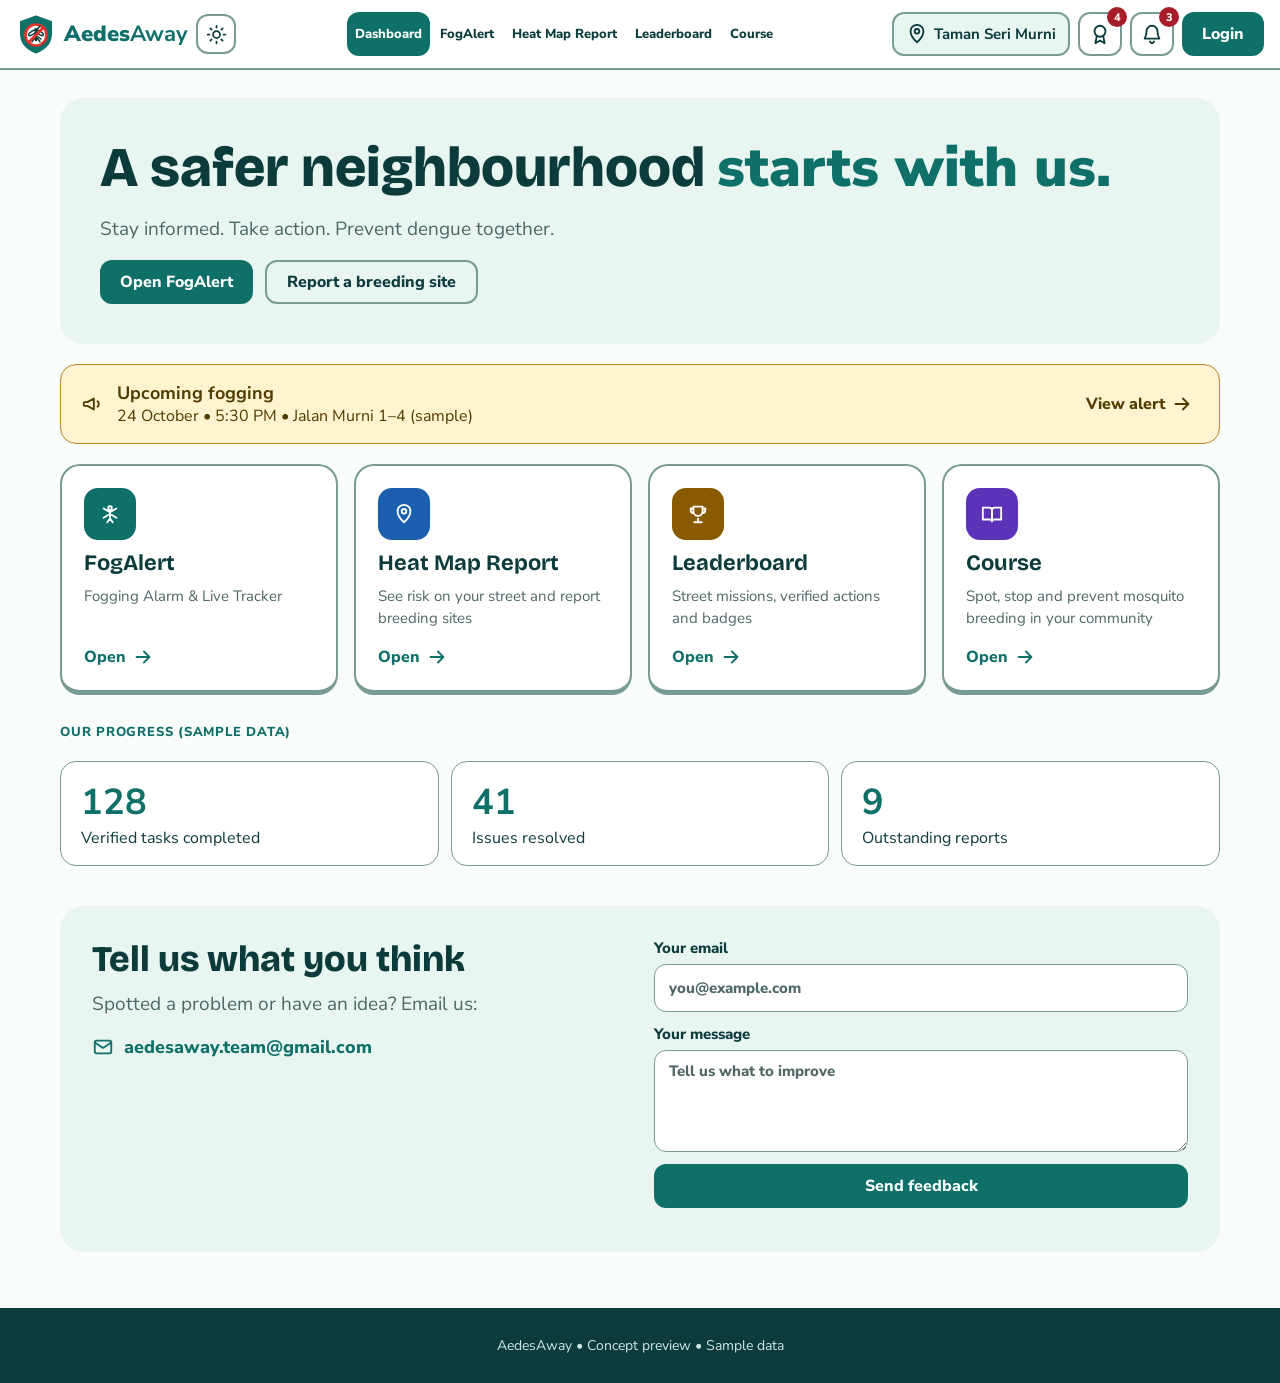
==== commit fc4f22de: "course edited" ====
--- a/aedesaway-standalone.html
+++ b/aedesaway-standalone.html
@@ -3,7 +3,7 @@
 <script>try{var m=localStorage.getItem("aedesaway:theme:v1")||"auto";document.documentElement.dataset.theme=m==="dark"||(m!=="light"&&matchMedia("(prefers-color-scheme: dark)").matches)?"dark":"light"}catch{document.documentElement.dataset.theme=matchMedia("(prefers-color-scheme: dark)").matches?"dark":"light"}</script>
 <link href="https://fonts.googleapis.com/css2?family=Bricolage+Grotesque:wght@600;800&family=Nunito+Sans:wght@400;700&display=swap" rel="stylesheet">
 <style>:root{--shared-bg:#f8fcfa;--shared-card:#fff;--shared-soft:#e8f5f1;--shared-text:#0b3b3a;--shared-muted:#4f6866;--shared-accent:#0f6f69;--shared-button:#0f6f69;--shared-border:#789b94;--shared-scheme:light;background:var(--shared-bg);color:var(--shared-text);font-family:'Nunito Sans',system-ui,sans-serif}:root[data-theme=dark]{--shared-bg:#0b1e1c;--shared-card:#142d2a;--shared-soft:#1c3b35;--shared-text:#f0f8f5;--shared-muted:#b5cfca;--shared-accent:#83e1cd;--shared-button:#176b60;--shared-border:#789c96;--shared-scheme:dark;color-scheme:dark}body{margin:0;background:var(--shared-bg)}*{box-sizing:border-box}</style><style id="shared-page-style" type="text/plain">:host{--aa-bg:var(--shared-bg)!important;--aa-surface:var(--shared-card)!important;--aa-soft:var(--shared-soft)!important;--aa-text:var(--shared-text)!important;--aa-muted:var(--shared-muted)!important;--aa-accent:var(--shared-accent)!important;--aa-border:var(--shared-border)!important;--bg:var(--shared-bg)!important;--sf:var(--shared-card)!important;--card:var(--shared-card)!important;--c:var(--shared-card)!important;--ink:var(--shared-text)!important;--t:var(--shared-text)!important;--mu:var(--shared-muted)!important;--mut:var(--shared-muted)!important;--muted:var(--shared-muted)!important;--m:var(--shared-muted)!important;--line:var(--shared-border)!important;--ln:var(--shared-border)!important;--bd:var(--shared-border)!important;--brand:var(--shared-accent)!important;--tl:var(--shared-accent)!important;--teal:var(--shared-accent)!important;--g:var(--shared-accent)!important;--bt:var(--shared-button)!important;--on:#fff!important;display:block;color:var(--shared-text);background:var(--shared-bg);color-scheme:var(--shared-scheme)}:host([hidden]){display:none!important}*,*::before,*::after{font-family:'Nunito Sans',system-ui,sans-serif!important}h1,h2,h3{font-family:'Bricolage Grotesque','Trebuchet MS',sans-serif!important}.page-body{margin:0;background:var(--shared-bg)!important;color:var(--shared-text)!important;min-height:0}.card,.panel,.stats article,.badge-party-card,dialog,.pop,.bt,.badge-unlock-popup,.animation-preview,.preview-stage{background:var(--shared-card)!important;color:var(--shared-text)!important;border-color:var(--shared-border)!important}input,textarea,select,option{background:var(--shared-card)!important;color:var(--shared-text)!important;border-color:var(--shared-border)!important}h1,h2,h3,label,th,td,.badge b,.badge-unlock-popup strong,.badge-party-card strong{color:var(--shared-text)!important}p,small,.copy,.mut,.hint,.sub,.sm,.badge-party-kicker{color:var(--shared-muted)}.btn:not(.o):not(.s),button[type=submit]{background:var(--shared-button)!important;color:#fff!important}.btn.o,.btn.s,.tabs,.tag,th,.task-icon,.chip,.story{background:var(--shared-soft)!important;color:var(--shared-text)!important}.track,.prog,.bar:not(header .bar){border-color:var(--shared-border)}:host([data-theme=dark]) .podium-card,:host([data-theme=dark]) .habit,:host([data-theme=dark]) .together,:host([data-theme=dark]) .notice,:host([data-theme=dark]) .map,:host([data-theme=dark]) .task,:host([data-theme=dark]) .you{background:var(--shared-soft)!important;color:var(--shared-text)!important}:host([data-theme=dark]) .badge-unlock-popup p,:host([data-theme=dark]) .animation-preview{--ink:var(--shared-text);--muted:var(--shared-muted);color:var(--shared-text)!important}header .tools{flex-wrap:wrap}.shared-theme{display:flex;align-items:center;gap:6px;font-size:13px}.shared-theme select{width:auto;min-height:36px;padding:5px;border-radius:8px}nav{flex-wrap:wrap}:host([shell-only]) main,:host([shell-only]) footer{display:none!important}@media(max-width:700px){header .tools{gap:8px}header .loc{display:none}.shared-theme{font-size:12px}}header{background:var(--shared-card)!important;color:var(--shared-text)!important}header h1,header h2{color:var(--shared-text)!important}.leaflet-control-attribution{background:var(--shared-card)!important;color:var(--shared-muted)!important}.leaflet-control-attribution a{color:var(--shared-accent)!important}</style></head><body><div id="pages"></div><noscript>This website needs JavaScript for its original interactive features.</noscript>
-<script id="page-data" type="application/json">[{"name":"dashboard.html","styles":"\r\n:host{--bg:#fbfdfc;--sf:#fff;--ink:#0b3b3a;--mu:#4f6866;--ln:#dcebe8;--tl:#0f6f69;--bt:#0f6f69;--mint:#e8f5f1;--amb:#fdf1d6;--ambt:#5c3b00;--ambl:#f0d9a0;--red:#b3261e;color-scheme:light;box-sizing:border-box;padding-top:env(safe-area-inset-top,0px);padding-bottom:env(safe-area-inset-bottom,0px)}\r\n@media (prefers-color-scheme:dark){:host:not([data-theme=\"light\"]){--bg:#0c1a19;--sf:#122a29;--ink:#e6f4f1;--mu:#a9c4bf;--ln:#254443;--tl:#5fd0c4;--bt:#157f75;--mint:#12302e;--amb:#3a2e12;--ambt:#ffe3a3;--ambl:#5c4a1c;color-scheme:dark}}\r\n:host([data-theme=\"dark\"]){--bg:#0c1a19;--sf:#122a29;--ink:#e6f4f1;--mu:#a9c4bf;--ln:#254443;--tl:#5fd0c4;--bt:#157f75;--mint:#12302e;--amb:#3a2e12;--ambt:#ffe3a3;--ambl:#5c4a1c;color-scheme:dark}\r\n*{box-sizing:border-box}\r\n:host{scroll-padding-top:env(safe-area-inset-top,0px)}\r\n.page-body{margin:0;background:var(--bg);color:var(--ink);font-family:'Nunito',system-ui,sans-serif;font-size:16px}\r\n.page-body::before{content:\"\";position:fixed;inset:0 0 auto;height:env(safe-area-inset-top,0px);background:var(--sf);z-index:30}\r\nbutton{font:inherit;cursor:pointer;color:inherit}\r\nheader{position:sticky;top:env(safe-area-inset-top,0px);z-index:20;background:var(--sf);border-bottom:2px solid var(--ln)}\r\n.bar{max-width:1200px;margin:0 auto;display:flex;align-items:center;gap:12px;padding:0 20px;height:68px}\r\n.logo{display:flex;align-items:center;gap:8px;font-weight:900;font-size:22px;background:none;border:0;padding:0;color:var(--ink)}\r\n.logo svg{width:40px;height:40px;color:var(--tl)}.logo b{color:var(--tl)}\r\nnav{display:flex;gap:4px;margin-left:16px;flex:1}\r\n.nv{background:none;border:0;border-radius:12px;padding:0 14px;min-height:44px;font-weight:800}\r\n.nv:hover{background:var(--mint)}.nv[aria-current=\"page\"]{background:var(--mint);color:var(--tl)}\r\n.tools{display:flex;align-items:center;gap:8px;margin-left:auto}\r\n.ic{width:22px;height:22px;fill:none;stroke:currentColor;stroke-width:2;stroke-linecap:round;stroke-linejoin:round}\r\n.ib{position:relative;width:44px;height:44px;border:2px solid var(--ln);border-radius:12px;background:var(--sf);display:grid;place-items:center}\r\n.ib:hover{border-color:var(--tl)}\r\n.cnt{position:absolute;top:-7px;right:-7px;min-width:20px;height:20px;padding:0 4px;border-radius:10px;background:var(--red);color:#fff;font-size:11px;font-weight:800;display:grid;place-items:center}\r\n.cnt[hidden]{display:none}\r\n.btn{min-height:44px;padding:0 20px;border:0;border-radius:12px;background:var(--bt);color:#fff;font-weight:800;display:inline-flex;align-items:center;justify-content:center;gap:8px}\r\n.btn.o{background:none;border:2px solid var(--tl);color:var(--tl)}\r\n.loc{display:flex;align-items:center;gap:6px;border:2px solid var(--ln);border-radius:12px;min-height:44px;padding:0 12px;background:var(--mint);font-weight:700;font-size:15px}\r\n#menu-btn{display:none}\r\n.pw{position:relative}\r\n.pop{position:absolute;right:0;top:54px;width:min(330px,calc(100vw - 32px));background:var(--sf);border:2px solid var(--ln);border-radius:16px;padding:8px;box-shadow:0 10px 28px rgba(0,0,0,.18)}\r\n.pop[hidden]{display:none}\r\n.nt{display:block;width:100%;text-align:left;background:none;border:0;border-radius:10px;padding:10px 12px;font-size:15px;line-height:1.4}\r\n.nt:hover{background:var(--mint)}.nt.rd{opacity:.55}\r\nmain{max-width:1200px;margin:0 auto;padding:28px 20px 56px}\r\n.view[hidden]{display:none}\r\n.hero{background:var(--mint);border-radius:24px;padding:40px;display:grid;gap:18px}\r\nh1{margin:0;font-size:clamp(32px,6vw,56px);line-height:1.08;font-weight:900}h1 em{font-style:normal;color:var(--tl)}\r\nh2{margin:0;font-size:clamp(26px,4vw,36px);font-weight:900}\r\n.sub{margin:0;font-size:19px;color:var(--mu)}\r\n.row{display:flex;gap:12px;flex-wrap:wrap}\r\n.strip{display:flex;gap:14px;flex-wrap:wrap;align-items:center;background:var(--amb);border:1px solid var(--ambl);color:var(--ambt);border-radius:16px;padding:16px 20px;margin-top:20px}\r\n.strip div{flex:1;min-width:200px}.strip b{display:block;font-size:18px}\r\n.strip button{background:none;border:0;font-weight:800;min-height:44px;display:flex;align-items:center;gap:6px}\r\n.g4{display:grid;grid-template-columns:repeat(auto-fit,minmax(240px,1fr));gap:16px;margin-top:20px}\r\n.fn{text-align:left;background:var(--sf);border:2px solid var(--ln);border-bottom-width:5px;border-radius:20px;padding:22px;display:flex;flex-direction:column;gap:10px;transition:transform .1s}\r\n.fn:hover{transform:translateY(-3px);border-color:var(--c)}.fn:active{transform:translateY(1px)}\r\n.fn .t{width:52px;height:52px;border-radius:14px;background:var(--c);color:#fff;display:grid;place-items:center}\r\n.fn h3{margin:0;font-size:22px}.fn p{margin:0;color:var(--mu);line-height:1.45;font-size:15px}\r\n.fn .go{margin-top:auto;padding-top:6px;font-weight:800;display:flex;gap:6px;align-items:center}\r\n.stats{display:grid;grid-template-columns:repeat(auto-fit,minmax(180px,1fr));gap:12px;margin-top:20px}\r\n.st{background:var(--sf);border:1px solid var(--ln);border-radius:16px;padding:16px 20px;color:var(--mu)}.st b{display:block;font-size:36px;color:var(--tl)}\r\n.cap{font-size:13px;font-weight:800;letter-spacing:.06em;color:var(--tl);margin:28px 0 0}\r\n.vh{display:flex;align-items:center;gap:16px;flex-wrap:wrap;margin-bottom:20px}\r\n.ph{border:3px dashed var(--ln);border-radius:20px;min-height:360px;display:grid;place-items:center;text-align:center;padding:24px;color:var(--mu);line-height:1.6}\r\ncode{background:var(--mint);color:var(--ink);padding:2px 8px;border-radius:6px}\r\n.bg{display:grid;grid-template-columns:repeat(auto-fill,minmax(130px,1fr));gap:24px 12px;justify-items:center}\r\n.bt{background:none;border:0;display:flex;flex-direction:column;align-items:center;gap:5px;text-align:center;padding:4px;border-radius:14px;width:100%}\r\n.bt[aria-pressed=\"true\"]{background:var(--mint)}\r\n.bt span{font-weight:800;font-size:15px}.bt small{font-size:13px;font-weight:700;color:var(--mu)}\r\n.lk svg{filter:grayscale(1);opacity:.55}\r\n.story{margin-top:24px;background:var(--sf);border:2px solid var(--ln);border-radius:16px;padding:16px 20px;color:var(--mu)}\r\n.fb{background:var(--mint);border-radius:24px;padding:32px;margin-top:40px;display:grid;grid-template-columns:1fr 1fr;gap:28px}\r\nform{display:grid;gap:12px}label{display:grid;gap:6px;font-weight:800;font-size:15px}\r\ninput,textarea{width:100%;min-height:48px;border:1px solid var(--ln);border-radius:12px;padding:10px 14px;font:inherit;background:var(--sf);color:var(--ink)}\r\ndialog{border:2px solid var(--ln);border-radius:20px;background:var(--sf);color:var(--ink);padding:24px;width:min(380px,calc(100% - 32px))}\r\ndialog::backdrop{background:rgba(0,0,0,.5)}\r\nfooter{background:#0b3b3a;color:#cfe8e4;padding:28px 20px;text-align:center;font-size:14px}\r\n:focus-visible{outline:3px solid var(--tl);outline-offset:2px}\r\n@media (max-width:900px){\r\n#menu-btn{display:grid}.loc{display:none}\r\nnav{position:fixed;inset:calc(env(safe-area-inset-top,0px) + 68px) 0 0 0;background:var(--sf);flex-direction:column;margin:0;padding:16px;gap:6px;transform:translateX(100%);transition:transform .2s}\r\nnav.open{transform:none}.nv{text-align:left;font-size:18px;min-height:56px}\r\n.hero{padding:24px}.fb{grid-template-columns:1fr;padding:22px}.logo span{font-size:19px}}\r\n\n\r\n:host{--aa-progress:#0F6F69;--aa-track:#DCEBE8;--aa-bg:#F8FCFA;--aa-surface:#FFFFFF;--aa-soft:#E8F5F1;--aa-text:#0B3B3A;--aa-muted:#4F6866;--aa-accent:#0F6F69;--aa-border:#63877F;--aa-danger:#A51D27;--aa-warnbg:#FFF3D0;--aa-warntext:#513B00;--aa-okbg:#E2F2EA;--aa-oktext:#18593B;--aa-nobg:#FBE7E9;--aa-notext:#911C28;color-scheme:light;--bg:var(--aa-bg)!important;--sf:var(--aa-surface)!important;--card:var(--aa-surface)!important;--c:var(--aa-surface)!important;--ink:var(--aa-text)!important;--t:var(--aa-text)!important;--mut:var(--aa-muted)!important;--muted:var(--aa-muted)!important;--mu:var(--aa-muted)!important;--m:var(--aa-muted)!important;--line:var(--aa-border)!important;--ln:var(--aa-border)!important;--bd:var(--aa-border)!important;--mint:var(--aa-soft)!important;--tl:var(--aa-accent)!important;--teal:var(--aa-accent)!important;--brand:#0F6F69!important;--on:#FFFFFF!important;--bt:#0F6F69!important;--g:#0F6F69!important;--gd:#0B504B!important;--r:var(--aa-danger)!important;--red:#A51D27!important;--amb:var(--aa-warnbg)!important;--ambt:var(--aa-warntext)!important;--ambl:#B78926!important;--okbg:var(--aa-okbg)!important;--ok:var(--aa-oktext)!important;--nobg:var(--aa-nobg)!important;--no:var(--aa-notext)!important;}\r\n@media(prefers-color-scheme:dark){:host:not([data-theme=\"light\"]){--aa-progress:#83E1CD;--aa-track:#213F39;--aa-bg:#0B1E1C;--aa-surface:#142D2A;--aa-soft:#1C3B35;--aa-text:#F0F8F5;--aa-muted:#B5CFCA;--aa-accent:#83E1CD;--aa-border:#789C96;--aa-danger:#FFB5BC;--aa-warnbg:#41351A;--aa-warntext:#FFE39A;--aa-okbg:#173D2C;--aa-oktext:#ADE8C3;--aa-nobg:#48252C;--aa-notext:#FFBDC5;color-scheme:dark;}}\r\n:host([data-theme=\"dark\"]){--aa-progress:#83E1CD;--aa-track:#213F39;--aa-bg:#0B1E1C;--aa-surface:#142D2A;--aa-soft:#1C3B35;--aa-text:#F0F8F5;--aa-muted:#B5CFCA;--aa-accent:#83E1CD;--aa-border:#789C96;--aa-danger:#FFB5BC;--aa-warnbg:#41351A;--aa-warntext:#FFE39A;--aa-okbg:#173D2C;--aa-oktext:#ADE8C3;--aa-nobg:#48252C;--aa-notext:#FFBDC5;color-scheme:dark;}\r\n.page-body{background:var(--aa-bg)!important;color:var(--aa-text)!important}\r\ninput,textarea,select,option{background:var(--aa-surface)!important;color:var(--aa-text)!important;border-color:var(--aa-border)!important;caret-color:var(--aa-text)}\r\ninput::placeholder,textarea::placeholder{color:var(--aa-muted)!important;opacity:1}\r\ninput[type=checkbox],input[type=radio],input[type=range]{accent-color:#0F6F69}\r\n:focus-visible{outline:3px solid var(--aa-accent)!important;outline-offset:3px}\r\nh1,h2,h3,h4,p,label,dt,dd,th,td,summary,figcaption{color:inherit}\r\na{color:var(--aa-accent)}\r\n.mut,.copy,.hint,.sub,.sm,.info dt,.pre span,.stats small,.stats p,.stats span,.streak-cell,.resident small,.leader-footer,.status,.badge small,.badge.locked b,.together small,.together p,.habit p,.habit small,.eyebrow,small{color:var(--aa-muted)!important}\r\n.card,.panel,.stats article,.st,.fn,.podium-card,.story,.fig,dialog,.pop,.ai,.o,.sp,.ib{background:var(--aa-surface)!important;color:var(--aa-text)!important;border-color:var(--aa-border)!important}\r\n.hero,.fb,.loc,.together,.task-icon,.chip,.notice,.close,.you,.you-label,.task-points,.tip,.big,.habit,#app,#sidebar,#leaderboard{background:var(--aa-soft)!important;color:var(--aa-text)!important;border-color:var(--aa-border)!important}\r\nmain#app{background:var(--aa-soft)!important}\r\n#app>.big{background:transparent!important}\r\n#app>.big>.card{background:var(--aa-surface)!important}\r\n#app>.big>.card h2,#app>.hero h1{color:var(--aa-accent)!important}\r\n#app>.big>.card>p{color:var(--aa-muted)!important}\r\n#app>.big>.card>.row:last-child>span{background:var(--aa-soft)!important;color:var(--aa-accent)!important}\r\n#app>.big>.card::before{background-color:#F8FCFA}\r\n.page-body>header,.shell{background:var(--aa-surface)!important;color:var(--aa-text)!important;border-color:var(--aa-border)!important}\r\n.brand,.brand small,.logo,.logo b,.logo svg,.cap,.go,.st b,.stats strong,.podium-points{color:var(--aa-accent)!important}\r\nnav a,.nv,.nt,.bt,.badge,.back,.tabs button{color:var(--aa-text)!important}\r\nnav a:hover,.nv:hover,.nt:hover,.tabs button:hover,.bt[aria-pressed=true]{background:var(--aa-soft)!important;color:var(--aa-text)!important}\r\nnav a[aria-current],.tabs button[aria-pressed=true],.nv[aria-current=page]{background:#0F6F69!important;color:#FFFFFF!important}\r\nbutton.btn,#login,button[type=submit],#menu{background:#0F6F69!important;color:#FFFFFF!important;border-color:#0F6F69!important}\r\nbutton.btn:hover,#login:hover,button[type=submit]:hover,#menu:hover{background:#0B504B!important;color:#FFFFFF!important}\r\nbutton.btn.ghost,button.btn.s,.btn.o,#app>.btn.ghost{background:var(--aa-surface)!important;color:var(--aa-accent)!important;border-color:var(--aa-border)!important}\r\nbutton.o,button.sp,.nt,.badge{background:var(--aa-surface)!important;color:var(--aa-text)!important}\r\nbutton.o:hover,button.sp:hover{border-color:var(--aa-accent)!important;background:var(--aa-soft)!important}\r\n.o.ok,.sp.seen,.pre label.on,.win,.alert.g{background:var(--aa-okbg)!important;color:var(--aa-oktext)!important;border-color:var(--aa-oktext)!important}\r\n.o.no,.alert.r,.ai.cx{background:var(--aa-nobg)!important;color:var(--aa-notext)!important;border-color:var(--aa-notext)!important}\r\n.strip,.alert.o,details{background:var(--aa-warnbg)!important;color:var(--aa-warntext)!important;border-color:#B78926!important}\r\n.alert{background:var(--aa-soft)!important;color:var(--aa-text)!important}\r\n.ov{background:var(--aa-surface)!important;color:var(--aa-danger)!important}\r\n.cnt{background:#A51D27;color:#FFFFFF!important}\r\n.badge:not(button){background:#18593B!important;color:#FFFFFF!important}\r\n.st.x{background:#A51D27!important;color:#FFFFFF!important}\r\n.st.live,.status-reviewed{background:#F4C95D!important;color:#513B00!important}\r\n.st.d,.status-resolved{background:#18593B!important;color:#FFFFFF!important}\r\n.status-received{background:#A51D27!important;color:#FFFFFF!important}\r\n.task.done label{color:var(--aa-oktext)!important}\r\n.task input:checked{background:#0F6F69!important;border-color:var(--aa-accent)!important}\r\n.task input:checked::after{color:#FFFFFF!important}\r\n#fill,.prog i,.bar i{background:var(--aa-progress)!important}\r\n.track,.prog,#app .bar{background:var(--aa-track)!important}\r\n#toast,.toast{background:#0B3B3A!important;color:#FFFFFF!important}\r\n.toast small{color:#E8F5F1!important;opacity:1}\r\n.nt.rd,.lk svg{opacity:1}\r\n#sidebar h2,#sidebar h3,#sidebar label,#leaderboard li{color:var(--aa-text)!important}\r\n#sidebar button:not(.leaflet-control button){background:#0F6F69;color:#FFFFFF}\r\n.leaflet-popup-content-wrapper,.leaflet-popup-tip{background:var(--aa-surface)!important;color:var(--aa-text)!important}\r\n.leaflet-control a,.leaflet-bar a{background:var(--aa-surface)!important;color:var(--aa-text)!important}\r\n.leaflet-container .leaflet-control-attribution{background:var(--aa-surface)!important;color:var(--aa-text)!important}\r\n.leaflet-control-attribution a{color:var(--aa-accent)!important}\r\n.leaflet-tooltip{background:var(--aa-surface)!important;color:var(--aa-text)!important;border-color:var(--aa-border)!important}\r\ndialog::backdrop{background:#04110FC4}\r\n.tag,.avatar{background:var(--aa-soft)!important;color:var(--aa-text)!important;border-color:var(--aa-border)!important}\r\n.medal{background:#0F6F69!important;color:#FFFFFF!important;border-color:var(--aa-surface)!important}\r\ntd:first-child,th,.tag,.badge-preview-controls label,.badge-unlock-popup p{color:var(--aa-muted)!important}\r\n.badge-unlock-popup,.badge-preview-controls,.floating-reward,.bonus-reward{background:var(--aa-surface)!important;color:var(--aa-text)!important;border-color:var(--aa-border)!important}\r\n.badge-preview-controls button{background:#0F6F69!important;color:#FFFFFF!important}\r\n[style*=\"color:var(--brand)\"]{color:var(--aa-accent)!important}\r\n#why{background:var(--aa-surface)!important;color:var(--aa-text)!important}\r\n.strip button,.strip small{color:var(--aa-warntext)!important}\r\n.alert.o small{color:var(--aa-warntext)!important}\r\n.alert.r small{color:var(--aa-notext)!important}\r\n.alert.g small{color:var(--aa-oktext)!important}\r\n.stat-icon{background:var(--aa-soft)!important;color:var(--aa-accent)!important}\r\n\n\n.badge-party{position:fixed;inset:0;z-index:1000;display:grid;place-items:center;padding:20px;background:#102c2866;backdrop-filter:blur(5px)}\n.badge-party-card{position:relative;isolation:isolate;width:min(100%,390px);max-height:calc(100dvh - 40px);overflow-y:auto;padding:32px 24px;text-align:center;border:2px solid #e9bf58;border-radius:30px;background:var(--aa-surface,#fffdf5);color:var(--aa-text,#163b32);box-shadow:0 16px 70px #0004;animation:party-card .45s ease-out}\n.badge-party-art{display:block;width:150px;max-width:65%;margin:8px auto 20px;filter:drop-shadow(0 0 16px #efbd45);animation:party-bounce .85s cubic-bezier(.2,.8,.3,1.2),party-glow 1.5s ease-in-out infinite alternate}\n.badge-party-art svg{width:100%;height:auto;overflow:visible}.badge-party-card h2{font-size:clamp(22px,6vw,30px);margin:8px 0}.badge-party-card p{line-height:1.6}.badge-party-close{position:absolute;right:12px;top:10px;border:0;border-radius:50%;width:36px;height:36px;background:var(--aa-soft,#edf5ec);color:inherit;font-size:24px;cursor:pointer}\n.badge-party-kicker{font-weight:800;color:var(--aa-muted,#776128)}.badge-party-note{font-size:13px}.badge-party-particles{position:absolute;inset:0;pointer-events:none;overflow:hidden;border-radius:28px;z-index:-1}.badge-party-particles i{position:absolute;left:50%;top:42%;width:8px;height:13px;background:var(--particle);border-radius:3px;animation:party-confetti 1.7s ease-out both;animation-delay:var(--delay)}.badge-party-particles i.sparkle{width:auto;height:auto;background:none;color:var(--particle);font-size:23px}\n#bgrid .bt.badge-just-earned svg{animation:party-bounce .85s ease-out,party-glow 1.4s ease-in-out 2}#bgrid .bt.badge-just-earned{animation:collection-unlock 1s ease-out}\n@keyframes party-card{from{opacity:0;transform:translateY(20px) scale(.92)}to{opacity:1;transform:none}}@keyframes party-bounce{0%{transform:scale(.2) rotate(-16deg);opacity:0}50%{transform:scale(1.15) rotate(7deg);opacity:1}72%{transform:scale(.94) rotate(-3deg)}100%{transform:scale(1) rotate(0)}}@keyframes party-glow{from{filter:drop-shadow(0 0 5px #e8ac32)}to{filter:drop-shadow(0 0 22px #ffd978)}}@keyframes party-confetti{0%{opacity:0;transform:translate(0,0) scale(.3)}15%{opacity:1}100%{opacity:0;transform:translate(var(--dx),var(--dy)) rotate(var(--spin))}}@keyframes collection-unlock{from{filter:grayscale(1);opacity:.5}to{filter:grayscale(0);opacity:1}}\n@media(prefers-reduced-motion:reduce){.badge-party-card,.badge-party-art,#bgrid .bt.badge-just-earned,#bgrid .bt.badge-just-earned svg{animation:none}.badge-party-particles{display:none}}\n\n/* Shared header layout and compact theme menu. */\nheader .bar{max-width:1480px;height:68px;padding:0 16px;gap:10px;flex-wrap:nowrap;justify-content:space-between}\nheader .header-brand{display:flex;align-items:center;gap:8px;flex:0 0 auto;white-space:nowrap}header .logo{flex-shrink:0}\nheader #nav{position:static;display:flex;flex:1 1 auto;flex-direction:row;flex-wrap:nowrap;align-items:center;justify-content:center;margin:0;padding:0;gap:2px;transform:none;white-space:nowrap}\nheader #nav .nv{flex:0 0 auto;min-height:44px;padding:0 8px;font-size:13px;white-space:nowrap;text-align:center}\nheader .tools{display:flex;align-items:center;flex:0 0 auto;gap:8px;margin-left:0;flex-wrap:nowrap!important}header .tools .loc{display:flex;white-space:nowrap}header .tools .ib{width:44px;height:44px}header .tools #login{min-height:44px;padding:0 20px}\nheader #menu-btn{display:none}.header-theme{position:relative;flex-shrink:0}.header-theme .theme-trigger{width:40px;height:40px;cursor:pointer}.theme-trigger svg{width:21px;height:21px}.theme-trigger[aria-expanded=true]{border-color:var(--shared-accent)}\n.header-theme .theme-options{position:absolute;top:calc(100% + 8px);left:0;z-index:50;min-width:172px;padding:6px;border:1px solid var(--shared-border);border-radius:12px;background:var(--shared-card);color:var(--shared-text);box-shadow:0 8px 28px #0003}.theme-options[hidden]{display:none!important}.theme-options button{display:flex;align-items:center;justify-content:space-between;gap:12px;width:100%;min-height:40px;padding:8px 10px;border:0;border-radius:8px;background:transparent;color:var(--shared-text);text-align:left;font-size:13px;cursor:pointer;white-space:nowrap}.theme-options button:hover,.theme-options button:focus-visible,.theme-options button[aria-checked=true]{background:var(--shared-soft);color:var(--shared-text)}.theme-options button[aria-checked=true]{font-weight:800}.theme-choice-mark{width:14px;color:var(--shared-accent);visibility:hidden}[aria-checked=true] .theme-choice-mark{visibility:visible}\n@media(min-width:1000px) and (max-width:1199px){header .bar{gap:6px;padding:0 10px}header #nav .nv{font-size:12px;padding:0 5px}header #nav{gap:0}header .header-brand{gap:6px}header .tools .loc{font-size:13px;padding:0 8px}header .tools{gap:6px}header .tools #login{padding:0 14px}}\n@media(max-width:999px){header .bar{display:grid;grid-template-columns:minmax(0,1fr) 44px;grid-template-rows:44px 44px;height:112px;padding:8px 12px;gap:8px}header .header-brand{grid-column:1;grid-row:1;min-width:0}header #menu-btn{display:grid;grid-column:2;grid-row:1;width:44px;height:44px}header .tools{grid-column:1 / -1;grid-row:2;width:100%;justify-content:flex-end;gap:8px}header .tools .loc{display:flex!important;margin-right:auto;font-size:13px;padding:0 8px}header .tools #login{padding:0 14px}\nheader #nav{position:fixed;inset:calc(env(safe-area-inset-top,0px) + 114px) 0 0;display:flex;flex-direction:column;align-items:stretch;justify-content:flex-start;gap:6px;padding:16px;margin:0;background:var(--shared-card);overflow-y:auto;transform:translateX(100%);visibility:hidden;pointer-events:none;transition:transform .2s,visibility .2s;z-index:25}header #nav.open{transform:none;visibility:visible;pointer-events:auto}header #nav .nv{min-height:48px;padding:0 16px;font-size:16px;text-align:left}}\n@media(max-width:399px){header .bar{padding-left:8px;padding-right:8px}header .tools{gap:6px}header .tools .loc{font-size:11px;padding:0 5px;gap:3px}header .tools .loc .ic{width:16px;height:16px}header .tools #login{padding:0 10px;font-size:13px}}\n@media(prefers-reduced-motion:reduce){header #nav{transition:none}}\n","body":"\r\n\u003csvg width=\"0\" height=\"0\" style=\"position:absolute\" aria-hidden=\"true\">\u003cdefs>\r\n\u003csymbol id=\"logo\" viewBox=\"0 0 40 40\">\u003cpath d=\"M20 2.5L35 8v12c0 9-6.500 15-15 18.500C11.500 35 5 29 5 20V8z\" fill=\"currentColor\" stroke=\"currentColor\" stroke-width=\"2\" stroke-linejoin=\"round\"/>\u003ccircle cx=\"20\" cy=\"21\" r=\"10.500\" fill=\"#fff\" stroke=\"#e5322d\" stroke-width=\"2.600\"/>\u003cg stroke=\"#0b3b3a\" stroke-width=\"1.500\" stroke-linecap=\"round\" fill=\"none\">\u003cpath d=\"M20 17.500v8.500\" stroke-width=\"2.600\"/>\u003cellipse cx=\"16.200\" cy=\"19\" rx=\"4\" ry=\"1.700\" transform=\"rotate(-30 16.200 19)\"/>\u003cellipse cx=\"23.800\" cy=\"19\" rx=\"4\" ry=\"1.700\" transform=\"rotate(30 23.800 19)\"/>\u003cpath d=\"M18.500 22.500l-3.500 2.500M18.500 24.500l-2.500 3M21.500 22.500l3.500 2.500M21.500 24.500l2.500 3M21 15.500l3-3.500\"/>\u003c/g>\u003ccircle cx=\"20\" cy=\"15.800\" r=\"1.800\" fill=\"#0b3b3a\"/>\u003cpath d=\"M12.600 28.400L27.400 13.600\" stroke=\"#e5322d\" stroke-width=\"2.800\" stroke-linecap=\"round\"/>\u003c/symbol>\r\n\u003csymbol id=\"i-award\" viewBox=\"0 0 24 24\">\u003ccircle cx=\"12\" cy=\"9\" r=\"6\"/>\u003cpath d=\"M8.500 14L7 22l5-3 5 3-1.500-8\"/>\u003c/symbol>\r\n\u003csymbol id=\"i-bell\" viewBox=\"0 0 24 24\">\u003cpath d=\"M6 9a6 6 0 0 1 12 0c0 6 2 7 2 8H4c0-1 2-2 2-8z\"/>\u003cpath d=\"M10 20a2 2 0 0 0 4 0\"/>\u003c/symbol>\r\n\u003csymbol id=\"i-pin\" viewBox=\"0 0 24 24\">\u003cpath d=\"M12 21s7-6 7-12a7 7 0 0 0-14 0c0 6 7 12 7 12z\"/>\u003ccircle cx=\"12\" cy=\"9\" r=\"2.500\"/>\u003c/symbol>\r\n\u003csymbol id=\"i-mos\" viewBox=\"0 0 24 24\">\u003ccircle cx=\"12\" cy=\"5.500\" r=\"2\"/>\u003cpath d=\"M12 8v9M12 10L5 6M12 10l7-4M10 13l-5 3M14 13l5 3M12 17l-3 4M12 17l3 4\"/>\u003c/symbol>\r\n\u003csymbol id=\"i-tro\" viewBox=\"0 0 24 24\">\u003cpath d=\"M8 21h8M12 17v4M7 4h10v5a5 5 0 0 1-10 0zM7 6H4v2a3 3 0 0 0 3 3M17 6h3v2a3 3 0 0 1-3 3\"/>\u003c/symbol>\r\n\u003csymbol id=\"i-book\" viewBox=\"0 0 24 24\">\u003cpath d=\"M2 5h7a3 3 0 0 1 3 3v12a2 2 0 0 0-2-2H2z\"/>\u003cpath d=\"M22 5h-7a3 3 0 0 0-3 3v12a2 2 0 0 1 2-2h8z\"/>\u003c/symbol>\r\n\u003csymbol id=\"i-menu\" viewBox=\"0 0 24 24\">\u003cpath d=\"M4 7h16M4 12h16M4 17h16\"/>\u003c/symbol>\r\n\u003csymbol id=\"i-x\" viewBox=\"0 0 24 24\">\u003cpath d=\"M6 6l12 12M18 6L6 18\"/>\u003c/symbol>\r\n\u003csymbol id=\"i-arr\" viewBox=\"0 0 24 24\">\u003cpath d=\"M5 12h14M13 6l6 6-6 6\"/>\u003c/symbol>\r\n\u003csymbol id=\"i-horn\" viewBox=\"0 0 24 24\">\u003cpath d=\"M3 11v2a1 1 0 0 0 1 1h3l7 4V6L7 10H4a1 1 0 0 0-1 1z\"/>\u003cpath d=\"M18 9a4 4 0 0 1 0 6\"/>\u003c/symbol>\r\n\u003csymbol id=\"i-mail\" viewBox=\"0 0 24 24\">\u003crect x=\"3\" y=\"5\" width=\"18\" height=\"14\" rx=\"2\"/>\u003cpath d=\"M3 7l9 6 9-6\"/>\u003c/symbol>\r\n\u003c/defs>\u003c/svg>\r\n\r\n\u003cheader>\u003cdiv class=\"bar\">\r\n\u003cbutton class=\"logo\" data-go=\"home\" aria-label=\"AedesAway home\">\u003csvg aria-hidden=\"true\">\u003cuse href=\"#logo\"/>\u003c/svg>\u003cspan>Aedes\u003cb>Away\u003c/b>\u003c/span>\u003c/button>\r\n\u003cnav id=\"nav\" aria-label=\"Main\">\r\n\u003cbutton class=\"nv\" data-go=\"fogalert\">FogAlert\u003c/button>\r\n\u003cbutton class=\"nv\" data-go=\"map\">Heat Map Report\u003c/button>\r\n\u003cbutton class=\"nv\" data-go=\"leaderboard\">Leaderboard\u003c/button>\r\n\u003cbutton class=\"nv\" data-go=\"course\">Course\u003c/button>\r\n\u003c/nav>\r\n\u003cdiv class=\"tools\">\r\n\u003cspan class=\"loc\">\u003csvg class=\"ic\" width=\"18\" height=\"18\">\u003cuse href=\"#i-pin\"/>\u003c/svg>Taman Seri Murni\u003c/span>\r\n\u003cbutton class=\"ib\" id=\"badge-btn\" data-go=\"badges\" aria-label=\"My badge collection\">\u003csvg class=\"ic\">\u003cuse href=\"#i-award\"/>\u003c/svg>\u003cspan class=\"cnt\">4\u003c/span>\u003c/button>\r\n\u003cdiv class=\"pw\">\u003cbutton class=\"ib\" id=\"bell\" aria-label=\"Notifications\" aria-expanded=\"false\">\u003csvg class=\"ic\">\u003cuse href=\"#i-bell\"/>\u003c/svg>\u003cspan class=\"cnt\" id=\"ncnt\">3\u003c/span>\u003c/button>\r\n\u003cdiv class=\"pop\" id=\"pop\" hidden>\u003cdiv id=\"nlist\">\u003c/div>\u003c/div>\u003c/div>\r\n\u003cbutton class=\"btn\" id=\"login\">Login\u003c/button>\r\n\u003cbutton class=\"ib\" id=\"menu-btn\" aria-label=\"Open menu\" aria-expanded=\"false\">\u003csvg class=\"ic\" id=\"mi\">\u003cuse href=\"#i-menu\"/>\u003c/svg>\u003c/button>\r\n\u003c/div>\u003c/div>\u003c/header>\r\n\r\n\u003cmain>\r\n\u003csection class=\"view\" id=\"v-home\">\r\n\u003cdiv class=\"hero\">\u003ch1>A safer neighbourhood \u003cem>starts with us.\u003c/em>\u003c/h1>\u003cp class=\"sub\">Stay informed. Take action. Prevent dengue together.\u003c/p>\r\n\u003cdiv class=\"row\">\u003cbutton class=\"btn\" data-go=\"fogalert\">Open FogAlert\u003c/button>\u003cbutton class=\"btn o\" data-go=\"map\">Report a breeding site\u003c/button>\u003c/div>\u003c/div>\r\n\u003cdiv class=\"strip\">\u003csvg class=\"ic\" width=\"30\" height=\"30\">\u003cuse href=\"#i-horn\"/>\u003c/svg>\u003cdiv>\u003cb>Upcoming fogging\u003c/b>24 October • 5:30 PM • Jalan Murni 1–4 (sample)\u003c/div>\u003cbutton data-go=\"fogalert\">View alert \u003csvg class=\"ic\" width=\"18\" height=\"18\">\u003cuse href=\"#i-arr\"/>\u003c/svg>\u003c/button>\u003c/div>\r\n\u003cdiv class=\"g4\">\r\n\u003cbutton class=\"fn\" data-go=\"fogalert\" style=\"--c:#0f6f69\">\u003cspan class=\"t\">\u003csvg class=\"ic\" width=\"28\" height=\"28\">\u003cuse href=\"#i-mos\"/>\u003c/svg>\u003c/span>\u003ch3>FogAlert\u003c/h3>\u003cp>Fogging Alarm &amp; Live Tracker\u003c/p>\u003cspan class=\"go\">Open \u003csvg class=\"ic\" width=\"18\" height=\"18\">\u003cuse href=\"#i-arr\"/>\u003c/svg>\u003c/span>\u003c/button>\r\n\u003cbutton class=\"fn\" data-go=\"map\" style=\"--c:#1b5fae\">\u003cspan class=\"t\">\u003csvg class=\"ic\" width=\"28\" height=\"28\">\u003cuse href=\"#i-pin\"/>\u003c/svg>\u003c/span>\u003ch3>Heat Map Report\u003c/h3>\u003cp>See risk on your street and report breeding sites\u003c/p>\u003cspan class=\"go\">Open \u003csvg class=\"ic\" width=\"18\" height=\"18\">\u003cuse href=\"#i-arr\"/>\u003c/svg>\u003c/span>\u003c/button>\r\n\u003cbutton class=\"fn\" data-go=\"leaderboard\" style=\"--c:#8a5a00\">\u003cspan class=\"t\">\u003csvg class=\"ic\" width=\"28\" height=\"28\">\u003cuse href=\"#i-tro\"/>\u003c/svg>\u003c/span>\u003ch3>Leaderboard\u003c/h3>\u003cp>Street missions, verified actions and badges\u003c/p>\u003cspan class=\"go\">Open \u003csvg class=\"ic\" width=\"18\" height=\"18\">\u003cuse href=\"#i-arr\"/>\u003c/svg>\u003c/span>\u003c/button>\r\n\u003cbutton class=\"fn\" data-go=\"course\" style=\"--c:#5b32b8\">\u003cspan class=\"t\">\u003csvg class=\"ic\" width=\"28\" height=\"28\">\u003cuse href=\"#i-book\"/>\u003c/svg>\u003c/span>\u003ch3>Course\u003c/h3>\u003cp>Spot, stop and prevent mosquito breeding in your community\u003c/p>\u003cspan class=\"go\">Open \u003csvg class=\"ic\" width=\"18\" height=\"18\">\u003cuse href=\"#i-arr\"/>\u003c/svg>\u003c/span>\u003c/button>\r\n\u003c/div>\r\n\u003cp class=\"cap\">OUR PROGRESS (SAMPLE DATA)\u003c/p>\r\n\u003cdiv class=\"stats\">\u003cdiv class=\"st\">\u003cb>128\u003c/b>Verified tasks completed\u003c/div>\u003cdiv class=\"st\">\u003cb>41\u003c/b>Issues resolved\u003c/div>\u003cdiv class=\"st\">\u003cb>9\u003c/b>Outstanding reports\u003c/div>\u003c/div>\r\n\u003cdiv class=\"fb\">\u003cdiv>\u003ch2>Tell us what you think\u003c/h2>\u003cp class=\"sub\" style=\"margin-top:10px\">Spotted a problem or have an idea? Email us:\u003c/p>\u003ca href=\"mailto:aedesaway.team@gmail.com\" style=\"display:inline-flex;align-items:center;gap:10px;margin-top:8px;min-height:44px;font-weight:800;font-size:18px;color:var(--tl);text-decoration:none;word-break:break-all\">\u003csvg class=\"ic\" width=\"24\" height=\"24\" aria-hidden=\"true\">\u003cuse href=\"#i-mail\"/>\u003c/svg>aedesaway.team@gmail.com\u003c/a>\u003c/div>\r\n\u003cform id=\"fbf\">\u003clabel>Your email\u003cinput type=\"email\" placeholder=\"you@example.com\" required>\u003c/label>\u003clabel>Your message\u003ctextarea rows=\"4\" placeholder=\"Tell us what to improve\" required>\u003c/textarea>\u003c/label>\u003cbutton class=\"btn\" type=\"submit\">Send feedback\u003c/button>\u003cp id=\"fbm\" class=\"sub\" style=\"font-size:16px\" role=\"status\">\u003c/p>\u003c/form>\u003c/div>\r\n\u003c/section>\r\n\r\n\u003csection class=\"view\" id=\"v-fogalert\" hidden>\u003cdiv class=\"vh\">\u003cbutton class=\"btn o\" data-go=\"home\">← Dashboard\u003c/button>\u003ch2>FogAlert\u003c/h2>\u003c/div>\u003cp class=\"sub\" style=\"margin-bottom:20px\">Fogging Alarm &amp; Live Tracker\u003c/p>\r\n\u003cdiv class=\"ph\" id=\"fogalert-root\">\u003cp>\u003cb>FogAlert module placeholder\u003c/b>\u003cbr>Mount your code in \u003ccode>#fogalert-root\u003c/code>\u003c/p>\u003c/div>\u003c/section>\r\n\u003csection class=\"view\" id=\"v-map\" hidden>\u003cdiv class=\"vh\">\u003cbutton class=\"btn o\" data-go=\"home\">← Dashboard\u003c/button>\u003ch2>Heat Map Report\u003c/h2>\u003c/div>\u003cp class=\"sub\" style=\"margin-bottom:20px\">See risk on your street and report breeding sites\u003c/p>\r\n\u003cdiv class=\"ph\" id=\"map-root\">\u003cp>\u003cb>Heat Map Report module placeholder\u003c/b>\u003cbr>Mount your code in \u003ccode>#map-root\u003c/code>\u003c/p>\u003c/div>\u003c/section>\r\n\u003csection class=\"view\" id=\"v-leaderboard\" hidden>\u003cdiv class=\"vh\">\u003cbutton class=\"btn o\" data-go=\"home\">← Dashboard\u003c/button>\u003ch2>Leaderboard\u003c/h2>\u003c/div>\u003cp class=\"sub\" style=\"margin-bottom:20px\">Street missions, verified actions and badges\u003c/p>\r\n\u003cdiv class=\"ph\" id=\"leaderboard-root\">\u003cp>\u003cb>Leaderboard module placeholder\u003c/b>\u003cbr>Mount your code in \u003ccode>#leaderboard-root\u003c/code>\u003c/p>\u003c/div>\u003c/section>\r\n\u003csection class=\"view\" id=\"v-course\" hidden>\u003cdiv class=\"vh\">\u003cbutton class=\"btn o\" data-go=\"home\">← Dashboard\u003c/button>\u003ch2>Course\u003c/h2>\u003c/div>\u003cp class=\"sub\" style=\"margin-bottom:20px\">Spot, stop and prevent mosquito breeding in your community\u003c/p>\r\n\u003cdiv class=\"ph\" id=\"course-root\">\u003cp>\u003cb>Course module placeholder\u003c/b>\u003cbr>Mount your code in \u003ccode>#course-root\u003c/code>\u003c/p>\u003c/div>\u003c/section>\r\n\r\n\u003csection class=\"view\" id=\"v-badges\" hidden>\u003cdiv class=\"vh\">\u003cbutton class=\"btn o\" data-go=\"home\">← Dashboard\u003c/button>\u003cdiv>\u003cp class=\"cap\" style=\"margin:0\">LITTLE WINS, BIG PRIDE\u003c/p>\u003ch2>Your badge collection\u003c/h2>\u003c/div>\u003c/div>\r\n\u003cp class=\"sub\" style=\"margin-bottom:24px\">Good habits deserve a little recognition. \u003cb id=\"bcount\">\u003c/b>\u003c/p>\r\n\u003cdiv class=\"bg\" id=\"bgrid\">\u003c/div>\u003cdiv class=\"story\" id=\"story\" role=\"status\">Tap a badge to discover its story.\u003c/div>\u003c/section>\r\n\u003c/main>\r\n\u003cfooter>AedesAway • Concept preview • Sample data\u003c/footer>\r\n\r\n\u003cdialog id=\"dlg\">\u003cform method=\"dialog\" id=\"lf\">\u003ch2 style=\"font-size:26px\">Login\u003c/h2>\u003clabel>Email\u003cinput type=\"email\" required>\u003c/label>\u003clabel>Password\u003cinput type=\"password\" required>\u003c/label>\u003cdiv class=\"row\">\u003cbutton class=\"btn\" type=\"submit\" style=\"flex:1\">Login\u003c/button>\u003cbutton class=\"btn o\" type=\"button\" id=\"dx\">Cancel\u003c/button>\u003c/div>\u003c/form>\u003c/dialog>\r\n\r\n\r\n\n\n\n","js":"\r\nconst V=['home','fogalert','map','leaderboard','course','badges'];\r\nconst T={home:'Dashboard',fogalert:'FogAlert',map:'Heat Map Report',leaderboard:'Leaderboard',course:'Course',badges:'Badge collection'};\r\nconst $=id=>document.getElementById(id);\r\nconst nav=$('nav'),pop=$('pop'),bell=$('bell'),mb=$('menu-btn');\r\nfunction closePop(){pop.hidden=true;bell.setAttribute('aria-expanded','false')}\r\nfunction go(id){\r\nif(!V.includes(id))id='home';\r\nV.forEach(v=>{$('v-'+v).hidden=v!==id});\r\ndocument.querySelectorAll('.nv').forEach(b=>{if(b.dataset.go===id)b.setAttribute('aria-current','page');else b.removeAttribute('aria-current')});\r\ndocument.title='AedesAway – '+T[id];\r\ntry{history.replaceState(null,'','#'+id)}catch(e){}\r\nnav.classList.remove('open');mb.setAttribute('aria-expanded','false');$('mi').firstElementChild.setAttribute('href','#i-menu');\r\nclosePop();window.scrollTo(0,0);\r\n}\r\ndocument.addEventListener('click',e=>{\r\nconst g=e.target.closest('[data-go]');if(g){go(g.dataset.go);return}\r\nif(!e.target.closest('.pw'))closePop();\r\n});\r\nmb.addEventListener('click',()=>{const o=nav.classList.toggle('open');mb.setAttribute('aria-expanded',o);$('mi').firstElementChild.setAttribute('href',o?'#i-x':'#i-menu')});\r\ndocument.addEventListener('keydown',e=>{if(e.key==='Escape'){closePop();nav.classList.remove('open')}});\r\nconst N=[{t:'Fogging tomorrow 5:30 PM at Jalan Murni 1–4 (sample)',g:'fogalert',r:0},{t:'Your breeding-site report was marked Seen (sample)',g:'map',r:0},{t:'You earned the Puddle Detective badge (sample)',g:'badges',r:0}];\r\nfunction drawN(){\r\n$('nlist').innerHTML=N.map((n,i)=>'\u003cbutton class=\"nt'+(n.r?' rd':'')+'\" data-n=\"'+i+'\">'+n.t+'\u003c/button>').join('')+'\u003cbutton class=\"nt\" data-all style=\"font-weight:800;color:var(--tl)\">Mark all as read\u003c/button>';\r\nconst u=N.filter(n=>!n.r).length;$('ncnt').textContent=u;$('ncnt').hidden=!u;\r\n}\r\nbell.addEventListener('click',()=>{const o=pop.hidden;pop.hidden=!o;bell.setAttribute('aria-expanded',o)});\r\n$('nlist').addEventListener('click',e=>{\r\nconst b=e.target.closest('.nt');if(!b)return;\r\nif(b.hasAttribute('data-all')){N.forEach(n=>n.r=1);drawN();return}\r\nconst n=N[+b.dataset.n];n.r=1;drawN();go(n.g);\r\n});\r\ndrawN();\r\nlet inn=false;const dlg=$('dlg');\r\n$('login').addEventListener('click',()=>{if(inn){inn=false;$('login').textContent='Login'}else dlg.showModal()});\r\n$('dx').addEventListener('click',()=>dlg.close());\r\n$('lf').addEventListener('submit',()=>{inn=true;$('login').textContent='Log out'});\r\n$('fbf').addEventListener('submit',e=>{e.preventDefault();$('fbm').textContent='Thank you! Your feedback was noted (demo, nothing is sent).';e.target.reset()});\r\nconst H='60,12 101.6,36 101.6,84 60,108 18.4,84 18.4,36',I='60,26 89.4,43 89.4,77 60,94 30.6,77 30.6,43';\r\nconst B=[\r\n['First Step',1,'#8bd45e','#5fa83a','#d6f5bd','\u003cpath d=\"M42 84q18-16 36 0z\" fill=\"#8a5a3b\" stroke=\"#5a3a22\" stroke-width=\"3\"/>\u003cpath d=\"M60 80V58\" stroke=\"#2f7a1f\" stroke-width=\"5\" stroke-linecap=\"round\"/>\u003cpath d=\"M60 62c-2-10-12-12-20-8 2 9 12 12 20 8zM60 58c2-10 12-12 20-8-2 9-12 12-20 8z\" fill=\"#3b9b2a\" stroke=\"#2f7a1f\" stroke-width=\"3\" stroke-linejoin=\"round\"/>','Join your neighbourhood.'],\r\n['Clean Sweep',1,'#f6c944','#c9970f','#ffeba3','\u003cpath d=\"M56 34C58 49 63 54 78 56 63 58 58 63 56 78 54 63 49 58 34 56 49 54 54 49 56 34z\" fill=\"#fff\" stroke=\"#8a5a00\" stroke-width=\"3.500\" stroke-linejoin=\"round\"/>\u003cpath d=\"M82 66c1 5 3 7 8 8-5 1-7 3-8 8-1-5-3-7-8-8 5-1 7-3 8-8z\" fill=\"#fff\" stroke=\"#8a5a00\" stroke-width=\"3\" stroke-linejoin=\"round\"/>','Finish a weekly home check.'],\r\n['Puddle Detective',1,'#1cb0f6','#1288c4','#cdeeff','\u003cpath d=\"M56 43c0 0-9 10-9 16a9 9 0 0 0 18 0c0-6-9-16-9-16z\" fill=\"#1cb0f6\"/>\u003ccircle cx=\"56\" cy=\"54\" r=\"17\" fill=\"none\" stroke=\"#0b5f8f\" stroke-width=\"5\"/>\u003cpath d=\"M69 67l15 15\" stroke=\"#0b5f8f\" stroke-width=\"8\" stroke-linecap=\"round\"/>','Report a suspected breeding site.'],\r\n['Fog Ready',1,'#14b8a6','#0d857a','#c8f5ef','\u003cpath d=\"M42 76c0-6 4-8 4-18a14 14 0 0 1 28 0c0 10 4 12 4 18z\" fill=\"#fff\" stroke=\"#075e56\" stroke-width=\"4\" stroke-linejoin=\"round\"/>\u003cpath d=\"M54 82a6 6 0 0 0 12 0\" fill=\"none\" stroke=\"#075e56\" stroke-width=\"4\" stroke-linecap=\"round\"/>','Open 5 fogging alerts before the van arrives.'],\r\n['Professor Wiggler',0,'#8b5cf6','#5b32b8','#e0d6ff','\u003cpath d=\"M60 40L88 54 60 68 32 54z\" fill=\"#fff\" stroke=\"#3d1f8a\" stroke-width=\"4\" stroke-linejoin=\"round\"/>\u003cpath d=\"M45 63v11c0 6 30 6 30 0V63\" fill=\"#fff\" stroke=\"#3d1f8a\" stroke-width=\"4\" stroke-linejoin=\"round\"/>\u003cpath d=\"M88 54v16\" stroke=\"#3d1f8a\" stroke-width=\"4\" stroke-linecap=\"round\"/>','Score top marks in the Dengue Knowledge Course. (“Wigglers” are mosquito larvae.)'],\r\n['Mosquito Buster',0,'#ff5a4f','#c23030','#ffd9d5','\u003cellipse cx=\"46\" cy=\"52\" rx=\"13\" ry=\"6\" transform=\"rotate(-30 46 52)\" fill=\"#fff\" stroke=\"#5a1010\" stroke-width=\"3\"/>\u003cellipse cx=\"74\" cy=\"52\" rx=\"13\" ry=\"6\" transform=\"rotate(30 74 52)\" fill=\"#fff\" stroke=\"#5a1010\" stroke-width=\"3\"/>\u003cpath d=\"M56 62L42 72M56 68L44 84M64 62L78 72M64 68L76 84\" stroke=\"#5a1010\" stroke-width=\"3\" stroke-linecap=\"round\"/>\u003cpath d=\"M60 54v22\" stroke=\"#5a1010\" stroke-width=\"9\" stroke-linecap=\"round\"/>\u003ccircle cx=\"60\" cy=\"48\" r=\"6\" fill=\"#5a1010\"/>','Get a reported site cleared and verified.'],\r\n['Consistency Star',0,'#ff9f1a','#c46d00','#ffd9a0','\u003cpolygon points=\"60,36 67,52 85,54 71,66 76,84 60,75 44,84 49,66 35,54 53,52\" fill=\"#fff\" stroke=\"#8a4a00\" stroke-width=\"4\" stroke-linejoin=\"round\"/>','Keep a 4-week streak.'],\r\n['Dengue Defender',0,'#4c7cf0','#2f55b5','#d6e2ff','\u003cpath d=\"M60 36l22 8v16c0 14-10 22-22 28-12-6-22-14-22-28V44z\" fill=\"#fff\" stroke=\"#1f3f8f\" stroke-width=\"4\" stroke-linejoin=\"round\"/>\u003cpath d=\"M50 60l8 8 14-16\" fill=\"none\" stroke=\"#1f3f8f\" stroke-width=\"5\" stroke-linecap=\"round\" stroke-linejoin=\"round\"/>','Complete 10 verified tasks.'],\r\n['Community Hero',0,'#ec4899','#b02a70','#ffd6ea','\u003cpath d=\"M45 34h11l8 20H53zM75 34H64l-8 20h11z\" fill=\"#fff\" stroke=\"#7a1b4d\" stroke-width=\"3\" stroke-linejoin=\"round\"/>\u003ccircle cx=\"60\" cy=\"68\" r=\"14\" fill=\"#fff\" stroke=\"#7a1b4d\" stroke-width=\"4\"/>\u003ccircle cx=\"60\" cy=\"68\" r=\"5\" fill=\"#ec4899\"/>','Join 3 neighbourhood cleanups.'],\r\n['Prevention Champion',0,'#0f9d8a','#0a6f62','#c4f1ea','\u003cpath d=\"M36 78V50l12 12 12-18 12 18 12-12v28z\" fill=\"#fff\" stroke=\"#07463e\" stroke-width=\"4\" stroke-linejoin=\"round\"/>\u003cpath d=\"M36 85h48\" stroke=\"#07463e\" stroke-width=\"6\" stroke-linecap=\"round\"/>','Help your street reach zero open reports.']];\r\nfunction art(b){return '\u003csvg width=\"112\" height=\"112\" viewBox=\"0 0 120 120\" role=\"img\" aria-label=\"'+b[0]+' badge\">\u003cpolygon points=\"'+H+'\" transform=\"translate(0,6)\" fill=\"'+b[3]+'\" stroke=\"'+b[3]+'\" stroke-width=\"12\" stroke-linejoin=\"round\"/>\u003cpolygon points=\"'+H+'\" fill=\"'+b[2]+'\" stroke=\"'+b[2]+'\" stroke-width=\"12\" stroke-linejoin=\"round\"/>\u003cpolygon points=\"'+I+'\" fill=\"'+b[4]+'\" stroke=\"'+b[4]+'\" stroke-width=\"8\" stroke-linejoin=\"round\"/>'+b[5]+'\u003c/svg>'}\r\n$('bgrid').innerHTML=B.map((b,i)=>'\u003cbutton class=\"bt'+(b[1]?'':' lk')+'\" data-b=\"'+i+'\" aria-pressed=\"false\">'+art(b)+'\u003cspan>'+b[0]+'\u003c/span>\u003csmall>'+(b[1]?'✓ Unlocked':'Locked')+'\u003c/small>\u003c/button>').join('');\r\n$('bcount').textContent=B.filter(b=>b[1]).length+' / '+B.length+' earned';\r\n$('bgrid').addEventListener('click',e=>{\r\nconst t=e.target.closest('.bt');if(!t)return;\r\ndocument.querySelectorAll('.bt').forEach(x=>x.setAttribute('aria-pressed','false'));t.setAttribute('aria-pressed','true');\r\nconst b=B[+t.dataset.b];$('story').innerHTML='\u003cb style=\"color:var(--ink)\">'+b[0]+'\u003c/b> — '+b[6]+' '+(b[1]?'You have unlocked this one.':'Still locked.');\r\n});\r\ngo((location.hash||'#home').slice(1));\r\n\n;\n\r\n(function installAchievementReadState(button,collection,storage,eventTarget,observe){\r\n const key='aedesaway:achievement-views:v1';\r\n const counter=button?.querySelector('.cnt');\r\n if(!button||!collection||!counter)return;\r\n let viewed=new Set();\r\n function load(){try{const saved=JSON.parse(storage.getItem(key));if(Array.isArray(saved?.viewed))viewed=new Set(saved.viewed.filter(id=>typeof id==='string'));}catch{}}\r\n function unlocked(){return [...collection.querySelectorAll('[data-b]:not(.lk)')].map(item=>item.querySelector('span')?.textContent.trim()).filter(Boolean);}\r\n function render(){const count=unlocked().filter(id=>!viewed.has(id)).length;counter.textContent=String(count);counter.hidden=count===0;}\r\n function markViewed(){load();unlocked().forEach(id=>viewed.add(id));try{storage.setItem(key,JSON.stringify({viewed:[...viewed]}));}catch{}render();}\r\n load();render();\r\n button.addEventListener('click',markViewed);\r\n eventTarget.addEventListener('storage',event=>{if(event.key===key){load();render();}});\r\n if(observe)observe(collection,render);\r\n return {render};\r\n})(document.getElementById(\"badge-btn\"),document.getElementById(\"bgrid\"),{getItem:key=>localStorage.getItem(key),setItem:(key,value)=>localStorage.setItem(key,value)},window,(target,render)=>new MutationObserver(render).observe(target,{childList:true,subtree:true,attributes:true,attributeFilter:[\"class\"]}));\r\n\n;\n\n(()=>{\nconst key='aedesaway:earned-badges:v1', grid=$('bgrid');\nlet saved=[];try{const value=JSON.parse(localStorage.getItem(key));if(Array.isArray(value))saved=value.filter(name=>B.some(b=>b[0]===name));}catch{}\nconst earned=new Set([...B.filter(b=>b[1]).map(b=>b[0]),...saved]);\nfunction persist(){try{localStorage.setItem(key,JSON.stringify([...earned]));}catch{}}\n// Restore silently. Demo defaults are preserved, and no requirements are invented.\nB.forEach((b,i)=>{if(earned.has(b[0])){b[1]=1;const tile=grid.querySelector('[data-b=\"'+i+'\"]');tile.classList.remove('lk');tile.querySelector('small').textContent='✓ Unlocked';}});\n$('bcount').textContent=earned.size+' / '+B.length+' earned';persist();\nconst queue=[];let active=null,timer=null,lastFocus=null;\nfunction finish(){if(!active)return;clearTimeout(timer);active.remove();active=null;if(queue.length)showNext();else {if(lastFocus?.isConnected)lastFocus.focus({preventScroll:true});lastFocus=null;}}\nfunction showNext(){if(active||!queue.length)return;const item=queue.shift(),b=B[item.index];if(!lastFocus)lastFocus=document.activeElement;\nconst overlay=document.createElement('div');overlay.className='badge-party';overlay.innerHTML='\u003csection class=\"badge-party-card\" role=\"dialog\" aria-modal=\"true\" aria-labelledby=\"badge-party-title\" aria-describedby=\"badge-party-description\">\u003cbutton type=\"button\" class=\"badge-party-close\" aria-label=\"Close badge celebration\">×\u003c/button>\u003cdiv class=\"badge-party-particles\" aria-hidden=\"true\">\u003c/div>\u003cspan class=\"badge-party-art\">'+art(b)+'\u003c/span>\u003cp class=\"badge-party-kicker\">Achievement Unlocked!\u003c/p>\u003ch2 id=\"badge-party-title\">'+b[0]+'\u003c/h2>\u003cp id=\"badge-party-description\">'+b[6]+'\u003c/p>'+'\u003cp class=\"badge-party-note\">A little care. A lovely achievement! ✨\u003c/p>'+'\u003c/section>';\nconst particles=overlay.querySelector('.badge-party-particles');for(let i=0;i\u003c38;i++){const p=document.createElement('i');if(i%4===0){p.className='sparkle';p.textContent='✦';}p.style.setProperty('--particle',['#ffbd59','#ff7ca7','#78d9c4','#a69cff','#f7db65'][i%5]);p.style.setProperty('--dx',(Math.random()*340-170)+'px');p.style.setProperty('--dy',(Math.random()*300-130)+'px');p.style.setProperty('--spin',(Math.random()*720-360)+'deg');p.style.setProperty('--delay',Math.random()*.4+'s');particles.append(p);}\nactive=overlay;document.body.append(overlay);overlay.querySelector('button').addEventListener('click',finish);overlay.addEventListener('click',e=>{if(e.target===overlay)finish();});overlay.querySelector('button').focus({preventScroll:true});timer=setTimeout(finish,5200);\n}\ndocument.addEventListener('keydown',e=>{if(!active)return;if(e.key==='Escape'){e.preventDefault();e.stopImmediatePropagation();finish();}else if(e.key==='Tab'){e.preventDefault();active.querySelector('button').focus();}},true);\n// Real feature modules emit this only AFTER checking their achievement requirement.\n// There is deliberately no UI, CSS observer, page-load award, or demo trigger.\nwindow.addEventListener('aedesaway:achievement-earned',event=>{\n const result=event.detail;\n if(!result || result.requirementMet!==true)return;\n const index=B.findIndex(b=>b[0]===result.badgeName);\n if(index\u003c0||earned.has(B[index][0]))return;\n const b=B[index],tile=grid.querySelector('[data-b=\"'+index+'\"]');\n if(!tile)return;\n earned.add(b[0]);b[1]=1;persist();\n tile.classList.remove('lk');tile.querySelector('small').textContent='✓ Unlocked';\n tile.classList.add('badge-just-earned');\n setTimeout(()=>tile.classList.remove('badge-just-earned'),3000);\n $('bcount').textContent=earned.size+' / '+B.length+' earned';\n queue.push({index});showNext();\n});\n})();\n\nconst integratedGo=go;go=function(id){if(['fogalert','leaderboard','map','course'].includes(id)){window.dispatchEvent(new CustomEvent('aedesaway:navigate',{detail:id}));return;}if(id==='badges')window.dispatchEvent(new CustomEvent('aedesaway:show-badges'));integratedGo(id);};"},{"name":"fogging_alarm_tracker.html","styles":"\r\n:host{--g:#0f766e;--gd:#0b524d;--o:#f59e0b;--r:#dc2626;--b:#2563eb;--bg:#f2f6f5;--c:#fff;--t:#16302d;--m:#5c7370;--bd:#dbe6e4;color-scheme:light}\r\n*{box-sizing:border-box}.page-body{margin:0;background:var(--bg);color:var(--t);font:16px/1.5 system-ui,-apple-system,\"Segoe UI\",Roboto,sans-serif}\r\nheader{background:linear-gradient(135deg,var(--gd),var(--g));color:#fff;padding:14px 16px}\r\n.w{max-width:980px;margin:auto}header .w{display:flex;justify-content:space-between;align-items:center;gap:8px;flex-wrap:wrap}\r\nh1{margin:0;font-size:1.25rem}.badge{background:rgba(255,255,255,.18);border-radius:99px;padding:2px 10px;font-size:.75rem}\r\nmain{max-width:980px;margin:auto;padding:14px}\r\n.card{background:var(--c);border:1px solid var(--bd);border-radius:14px;padding:16px;margin-bottom:14px}\r\nh2{margin:0 0 10px;font-size:1.08rem}\r\n.hero{text-align:center;padding:26px 16px}.hero .e{font-size:2.6rem}\r\n.hero p{color:var(--m);max-width:520px;margin:6px auto 14px}\r\nform{max-width:480px;margin:auto;text-align:left}\r\nlabel{display:block;font-weight:600;font-size:.88rem;margin:10px 0 3px}\r\ninput,select,textarea{width:100%;font:inherit;padding:10px 12px;border:1px solid var(--bd);border-radius:10px;background:#fff;color:var(--t)}\r\ninput:focus,select:focus,textarea:focus,button:focus-visible{outline:3px solid #99d5cf;outline-offset:1px}\r\n.btn{font:inherit;font-weight:600;border:0;border-radius:10px;padding:10px 16px;cursor:pointer;background:var(--g);color:#fff}\r\n.btn:hover{background:var(--gd)}.btn.s{background:#e3efed;color:var(--gd)}.btn.s:hover{background:#d2e4e1}.btn.w2{width:100%;margin-top:14px}.btn.sm{padding:6px 12px;font-size:.85rem}\r\n.err{color:var(--r);font-size:.85rem;min-height:1.2em;margin-top:4px}\r\n.hide{display:none!important}\r\n.bar{display:flex;justify-content:space-between;align-items:center;gap:8px;flex-wrap:wrap;margin-bottom:12px}\r\n.chip{background:#e3efed;border-radius:99px;padding:4px 12px;font-size:.9rem}\r\n.alert{border-radius:12px;padding:12px 14px;margin-bottom:14px;font-weight:600;border-left:6px solid var(--b);background:#e8f0ff}\r\n.alert.o{background:#fff4de;border-color:var(--o)}.alert.r{background:#fde8e8;border-color:var(--r)}.alert.g{background:#e2f6ec;border-color:#16a34a}\r\n.alert small{display:block;font-weight:400;color:var(--m)}\r\n.grid{display:grid;grid-template-columns:1.25fr 1fr;gap:14px}@media(max-width:760px){.grid{grid-template-columns:1fr}}\r\n.info{display:grid;grid-template-columns:auto 1fr;gap:4px 12px;margin:0}.info dt{color:var(--m)}.info dd{margin:0;font-weight:600}\r\n.st{display:inline-block;border-radius:99px;padding:1px 10px;font-size:.78rem;font-weight:700;color:#fff;background:var(--b)}\r\n.st.live{background:var(--o)}.st.x{background:var(--r)}.st.d{background:#16a34a}\r\n.map{position:relative;border-radius:12px;overflow:hidden;border:1px solid var(--bd);background:#eef3ee}\r\n.map svg{display:block;width:100%;height:auto}\r\n.ov{position:absolute;inset:0;background:rgba(255,255,255,.82);display:flex;align-items:center;justify-content:center;text-align:center;font-weight:700;color:var(--r);padding:20px}\r\n.stats{display:grid;grid-template-columns:repeat(2,1fr);gap:8px;margin:10px 0;text-align:center}\r\n.stats div{background:var(--bg);border-radius:10px;padding:6px}.stats b{display:block;font-size:1.15rem}.stats span{font-size:.75rem;color:var(--m)}\r\n.prog{height:8px;background:#e3efed;border-radius:9px;overflow:hidden}.prog i{display:block;height:100%;background:var(--g);width:0;transition:width .2s}\r\n.ctl{display:flex;gap:8px;flex-wrap:wrap;align-items:center;margin-top:10px}\r\n.pre{list-style:none;margin:0;padding:0}.pre li{margin-bottom:8px}\r\n.pre label{display:flex;gap:10px;align-items:flex-start;font-weight:400;margin:0;padding:10px;border:1px solid var(--bd);border-radius:10px;cursor:pointer}\r\n.pre input{width:22px;height:22px;margin-top:2px;flex:none;accent-color:var(--g)}\r\n.pre label.on{background:#e2f6ec;border-color:#86d3a6}.pre b{display:block}.pre span{color:var(--m);font-size:.88rem}\r\n.up{list-style:none;padding:0;margin:0}.up li{padding:8px 0;border-bottom:1px solid var(--bd)}.up li:last-child{border:0}.up s{color:var(--m)}\r\ndetails{background:#fffbe9;border:1px dashed var(--o);border-radius:12px;padding:10px 14px}summary{cursor:pointer;font-weight:700}\r\n.sm{font-size:.82rem;color:var(--m)}\r\n#toasts{position:fixed;top:10px;left:0;right:0;display:flex;flex-direction:column;align-items:center;gap:8px;z-index:50;pointer-events:none;padding:0 10px}\r\n.toast{background:#16302d;color:#fff;border-radius:16px;padding:10px 14px;max-width:420px;width:100%;box-shadow:0 8px 24px rgba(0,0,0,.25);animation:in .3s}\r\n.toast b{display:block}.toast small{opacity:.8}@keyframes in{from{transform:translateY(-20px);opacity:0}}\r\n@keyframes pulse{50%{opacity:.35}}.pl{animation:pulse 1.4s infinite}\r\n.ai{display:block;width:100%;text-align:left;font:inherit;color:inherit;background:var(--c);border:1px solid var(--bd);border-left:6px solid var(--g);border-radius:12px;padding:12px 14px;margin-bottom:10px;cursor:pointer}\r\n.ai:hover{box-shadow:0 4px 14px rgba(15,118,110,.18)}.ai.cx{border-left-color:var(--r);background:#fff7f7}.ai.t{border-left-color:var(--o)}\r\n.ah{display:flex;justify-content:space-between;gap:8px;align-items:center}.ai .go{margin-top:6px;font-weight:700;color:var(--g);font-size:.9rem}.ai.cx .go{color:var(--r)}\r\n\n\r\n:host{--aa-progress:#0F6F69;--aa-track:#DCEBE8;--aa-bg:#F8FCFA;--aa-surface:#FFFFFF;--aa-soft:#E8F5F1;--aa-text:#0B3B3A;--aa-muted:#4F6866;--aa-accent:#0F6F69;--aa-border:#63877F;--aa-danger:#A51D27;--aa-warnbg:#FFF3D0;--aa-warntext:#513B00;--aa-okbg:#E2F2EA;--aa-oktext:#18593B;--aa-nobg:#FBE7E9;--aa-notext:#911C28;color-scheme:light;--bg:var(--aa-bg)!important;--sf:var(--aa-surface)!important;--card:var(--aa-surface)!important;--c:var(--aa-surface)!important;--ink:var(--aa-text)!important;--t:var(--aa-text)!important;--mut:var(--aa-muted)!important;--muted:var(--aa-muted)!important;--mu:var(--aa-muted)!important;--m:var(--aa-muted)!important;--line:var(--aa-border)!important;--ln:var(--aa-border)!important;--bd:var(--aa-border)!important;--mint:var(--aa-soft)!important;--tl:var(--aa-accent)!important;--teal:var(--aa-accent)!important;--brand:#0F6F69!important;--on:#FFFFFF!important;--bt:#0F6F69!important;--g:#0F6F69!important;--gd:#0B504B!important;--r:var(--aa-danger)!important;--red:#A51D27!important;--amb:var(--aa-warnbg)!important;--ambt:var(--aa-warntext)!important;--ambl:#B78926!important;--okbg:var(--aa-okbg)!important;--ok:var(--aa-oktext)!important;--nobg:var(--aa-nobg)!important;--no:var(--aa-notext)!important;}\r\n@media(prefers-color-scheme:dark){:host:not([data-theme=\"light\"]){--aa-progress:#83E1CD;--aa-track:#213F39;--aa-bg:#0B1E1C;--aa-surface:#142D2A;--aa-soft:#1C3B35;--aa-text:#F0F8F5;--aa-muted:#B5CFCA;--aa-accent:#83E1CD;--aa-border:#789C96;--aa-danger:#FFB5BC;--aa-warnbg:#41351A;--aa-warntext:#FFE39A;--aa-okbg:#173D2C;--aa-oktext:#ADE8C3;--aa-nobg:#48252C;--aa-notext:#FFBDC5;color-scheme:dark;}}\r\n:host([data-theme=\"dark\"]){--aa-progress:#83E1CD;--aa-track:#213F39;--aa-bg:#0B1E1C;--aa-surface:#142D2A;--aa-soft:#1C3B35;--aa-text:#F0F8F5;--aa-muted:#B5CFCA;--aa-accent:#83E1CD;--aa-border:#789C96;--aa-danger:#FFB5BC;--aa-warnbg:#41351A;--aa-warntext:#FFE39A;--aa-okbg:#173D2C;--aa-oktext:#ADE8C3;--aa-nobg:#48252C;--aa-notext:#FFBDC5;color-scheme:dark;}\r\n.page-body{background:var(--aa-bg)!important;color:var(--aa-text)!important}\r\ninput,textarea,select,option{background:var(--aa-surface)!important;color:var(--aa-text)!important;border-color:var(--aa-border)!important;caret-color:var(--aa-text)}\r\ninput::placeholder,textarea::placeholder{color:var(--aa-muted)!important;opacity:1}\r\ninput[type=checkbox],input[type=radio],input[type=range]{accent-color:#0F6F69}\r\n:focus-visible{outline:3px solid var(--aa-accent)!important;outline-offset:3px}\r\nh1,h2,h3,h4,p,label,dt,dd,th,td,summary,figcaption{color:inherit}\r\na{color:var(--aa-accent)}\r\n.mut,.copy,.hint,.sub,.sm,.info dt,.pre span,.stats small,.stats p,.stats span,.streak-cell,.resident small,.leader-footer,.status,.badge small,.badge.locked b,.together small,.together p,.habit p,.habit small,.eyebrow,small{color:var(--aa-muted)!important}\r\n.card,.panel,.stats article,.st,.fn,.podium-card,.story,.fig,dialog,.pop,.ai,.o,.sp,.ib{background:var(--aa-surface)!important;color:var(--aa-text)!important;border-color:var(--aa-border)!important}\r\n.hero,.fb,.loc,.together,.task-icon,.chip,.notice,.close,.you,.you-label,.task-points,.tip,.big,.habit,#app,#sidebar,#leaderboard{background:var(--aa-soft)!important;color:var(--aa-text)!important;border-color:var(--aa-border)!important}\r\nmain#app{background:var(--aa-soft)!important}\r\n#app>.big{background:transparent!important}\r\n#app>.big>.card{background:var(--aa-surface)!important}\r\n#app>.big>.card h2,#app>.hero h1{color:var(--aa-accent)!important}\r\n#app>.big>.card>p{color:var(--aa-muted)!important}\r\n#app>.big>.card>.row:last-child>span{background:var(--aa-soft)!important;color:var(--aa-accent)!important}\r\n#app>.big>.card::before{background-color:#F8FCFA}\r\n.page-body>header,.shell{background:var(--aa-surface)!important;color:var(--aa-text)!important;border-color:var(--aa-border)!important}\r\n.brand,.brand small,.logo,.logo b,.logo svg,.cap,.go,.st b,.stats strong,.podium-points{color:var(--aa-accent)!important}\r\nnav a,.nv,.nt,.bt,.badge,.back,.tabs button{color:var(--aa-text)!important}\r\nnav a:hover,.nv:hover,.nt:hover,.tabs button:hover,.bt[aria-pressed=true]{background:var(--aa-soft)!important;color:var(--aa-text)!important}\r\nnav a[aria-current],.tabs button[aria-pressed=true],.nv[aria-current=page]{background:#0F6F69!important;color:#FFFFFF!important}\r\nbutton.btn,#login,button[type=submit],#menu{background:#0F6F69!important;color:#FFFFFF!important;border-color:#0F6F69!important}\r\nbutton.btn:hover,#login:hover,button[type=submit]:hover,#menu:hover{background:#0B504B!important;color:#FFFFFF!important}\r\nbutton.btn.ghost,button.btn.s,.btn.o,#app>.btn.ghost{background:var(--aa-surface)!important;color:var(--aa-accent)!important;border-color:var(--aa-border)!important}\r\nbutton.o,button.sp,.nt,.badge{background:var(--aa-surface)!important;color:var(--aa-text)!important}\r\nbutton.o:hover,button.sp:hover{border-color:var(--aa-accent)!important;background:var(--aa-soft)!important}\r\n.o.ok,.sp.seen,.pre label.on,.win,.alert.g{background:var(--aa-okbg)!important;color:var(--aa-oktext)!important;border-color:var(--aa-oktext)!important}\r\n.o.no,.alert.r,.ai.cx{background:var(--aa-nobg)!important;color:var(--aa-notext)!important;border-color:var(--aa-notext)!important}\r\n.strip,.alert.o,details{background:var(--aa-warnbg)!important;color:var(--aa-warntext)!important;border-color:#B78926!important}\r\n.alert{background:var(--aa-soft)!important;color:var(--aa-text)!important}\r\n.ov{background:var(--aa-surface)!important;color:var(--aa-danger)!important}\r\n.cnt{background:#A51D27;color:#FFFFFF!important}\r\n.badge:not(button){background:#18593B!important;color:#FFFFFF!important}\r\n.st.x{background:#A51D27!important;color:#FFFFFF!important}\r\n.st.live,.status-reviewed{background:#F4C95D!important;color:#513B00!important}\r\n.st.d,.status-resolved{background:#18593B!important;color:#FFFFFF!important}\r\n.status-received{background:#A51D27!important;color:#FFFFFF!important}\r\n.task.done label{color:var(--aa-oktext)!important}\r\n.task input:checked{background:#0F6F69!important;border-color:var(--aa-accent)!important}\r\n.task input:checked::after{color:#FFFFFF!important}\r\n#fill,.prog i,.bar i{background:var(--aa-progress)!important}\r\n.track,.prog,#app .bar{background:var(--aa-track)!important}\r\n#toast,.toast{background:#0B3B3A!important;color:#FFFFFF!important}\r\n.toast small{color:#E8F5F1!important;opacity:1}\r\n.nt.rd,.lk svg{opacity:1}\r\n#sidebar h2,#sidebar h3,#sidebar label,#leaderboard li{color:var(--aa-text)!important}\r\n#sidebar button:not(.leaflet-control button){background:#0F6F69;color:#FFFFFF}\r\n.leaflet-popup-content-wrapper,.leaflet-popup-tip{background:var(--aa-surface)!important;color:var(--aa-text)!important}\r\n.leaflet-control a,.leaflet-bar a{background:var(--aa-surface)!important;color:var(--aa-text)!important}\r\n.leaflet-container .leaflet-control-attribution{background:var(--aa-surface)!important;color:var(--aa-text)!important}\r\n.leaflet-control-attribution a{color:var(--aa-accent)!important}\r\n.leaflet-tooltip{background:var(--aa-surface)!important;color:var(--aa-text)!important;border-color:var(--aa-border)!important}\r\ndialog::backdrop{background:#04110FC4}\r\n.tag,.avatar{background:var(--aa-soft)!important;color:var(--aa-text)!important;border-color:var(--aa-border)!important}\r\n.medal{background:#0F6F69!important;color:#FFFFFF!important;border-color:var(--aa-surface)!important}\r\ntd:first-child,th,.tag,.badge-preview-controls label,.badge-unlock-popup p{color:var(--aa-muted)!important}\r\n.badge-unlock-popup,.badge-preview-controls,.floating-reward,.bonus-reward{background:var(--aa-surface)!important;color:var(--aa-text)!important;border-color:var(--aa-border)!important}\r\n.badge-preview-controls button{background:#0F6F69!important;color:#FFFFFF!important}\r\n[style*=\"color:var(--brand)\"]{color:var(--aa-accent)!important}\r\n#why{background:var(--aa-surface)!important;color:var(--aa-text)!important}\r\n.strip button,.strip small{color:var(--aa-warntext)!important}\r\n.alert.o small{color:var(--aa-warntext)!important}\r\n.alert.r small{color:var(--aa-notext)!important}\r\n.alert.g small{color:var(--aa-oktext)!important}\r\n.stat-icon{background:var(--aa-soft)!important;color:var(--aa-accent)!important}\r\n","body":"\r\n\u003cheader>\u003cdiv class=\"w\">\u003ch1>🦟 FogAlert \u003cspan style=\"font-weight:400\">· Fogging Alarm &amp; Live Tracker\u003c/span>\u003c/h1>\u003cspan class=\"badge\">Prototype · sample data\u003c/span>\u003c/div>\u003c/header>\r\n\u003cdiv id=\"toasts\" aria-live=\"polite\">\u003c/div>\r\n\u003cmain>\r\n\u003csection id=\"setup\" class=\"card hero\">\u003cdiv class=\"e\">📍\u003c/div>\u003ch2 style=\"font-size:1.35rem\">Know before the fog arrives\u003c/h2>\r\n\u003cp>Enter your address to see fogging schedules for your area, track the fogging vehicle live and get precaution reminders.\u003c/p>\r\n\u003cform id=\"f\" novalidate>\u003clabel for=\"ad\">Home address\u003c/label>\u003ctextarea id=\"ad\" rows=\"2\" placeholder=\"e.g. 12, Jalan Mawar 3, Taman Bunga, Bukit Mertajam\">\u003c/textarea>\r\n\u003clabel for=\"zn\">Your area\u003c/label>\u003cselect id=\"zn\">\u003c/select>\u003cdiv class=\"err\" id=\"er\" role=\"alert\">\u003c/div>\r\n\u003cbutton class=\"btn w2\" type=\"submit\">Show my fogging schedule\u003c/button>\u003c/form>\r\n\u003cp class=\"sm\" style=\"margin-top:12px\">Prototype note: phone push notifications are not included. Alerts are simulated on this page.\u003c/p>\u003c/section>\r\n\r\n\u003cdiv id=\"dash\" class=\"hide\">\r\n\u003cdiv class=\"bar\">\u003cspan class=\"chip\" id=\"chip\">\u003c/span>\u003cbutton class=\"btn s sm\" id=\"chg\">Change address\u003c/button>\u003c/div>\r\n\u003cdiv id=\"ann\">\u003ch2 style=\"margin:4px 0\">📢 Fogging announcements for your address\u003c/h2>\u003cp class=\"sm\" id=\"cov\" style=\"margin:0 0 12px\">\u003c/p>\u003cdiv id=\"al0\" class=\"alert\" role=\"status\">\u003c/div>\u003cdiv id=\"alist\">\u003c/div>\r\n\u003cdetails>\u003csummary>🎛️ Demo controls (for judges)\u003c/summary>\u003cdiv class=\"ctl\">\r\n\u003cbutton class=\"btn sm\" id=\"d1\">📢 Authority posts schedule\u003c/button>\u003cbutton class=\"btn sm\" id=\"d2\">🌧️ Cancel / restore today\u003c/button>\u003cbutton class=\"btn sm s\" id=\"d3\">🔔 Enable phone-style alerts\u003c/button>\u003c/div>\r\n\u003cp class=\"sm\">These simulate the council posting or cancelling a schedule. The page then pushes an alert like a phone would.\u003c/p>\u003c/details>\u003c/div>\r\n\u003cdiv id=\"trk\" class=\"hide\">\u003cbutton class=\"btn s sm\" id=\"bk\" style=\"margin-bottom:12px\">← Back to announcements\u003c/button>\r\n\u003cdiv id=\"al\" class=\"alert\" role=\"status\">\u003c/div>\r\n\u003cdiv class=\"grid\">\u003cdiv>\r\n\u003csection class=\"card\">\u003ch2>🗺️ Live fogging vehicle\u003c/h2>\r\n\u003cdiv class=\"map\">\u003csvg id=\"svg\" viewBox=\"0 0 400 280\" role=\"img\" aria-label=\"Map showing fogging vehicle route and your home\">\u003c/svg>\u003cdiv id=\"ov\" class=\"ov hide\">\u003c/div>\u003c/div>\r\n\u003cdiv class=\"stats\">\u003cdiv>\u003cb id=\"s1\">–\u003c/b>\u003cspan>Away (ETA)\u003c/span>\u003c/div>\u003cdiv>\u003cb id=\"s2\">–\u003c/b>\u003cspan>Distance\u003c/span>\u003c/div>\u003c/div>\r\n\u003cdiv class=\"prog\">\u003ci id=\"pg\">\u003c/i>\u003c/div>\u003cdiv class=\"sm\" id=\"pt\" style=\"margin-top:4px\">\u003c/div>\r\n\u003cdiv class=\"ctl\">\u003cbutton class=\"btn\" id=\"go\">▶ Start live demo\u003c/button>\u003cbutton class=\"btn s\" id=\"rs\">↺ Reset\u003c/button>\r\n\u003c/div>\r\n\u003cp class=\"sm\">Demo: the vehicle's full run is simulated in about a minute. A real version would use the vehicle's GPS feed.\u003c/p>\u003c/section>\r\n\u003c/div>\r\n\u003cdiv>\r\n\u003csection class=\"card\">\u003ch2>📋 Fogging details\u003c/h2>\u003cdl class=\"info\" id=\"inf\">\u003c/dl>\u003c/section>\r\n\u003csection class=\"card\">\u003ch2>🛡️ Before fogging starts\u003c/h2>\u003cul class=\"pre\" id=\"pre\">\u003c/ul>\u003cdiv class=\"sm\" id=\"pc\" style=\"margin-top:8px\">\u003c/div>\u003c/section>\r\n\u003c/div>\u003c/div>\u003c/div>\u003c/div>\r\n\u003c/main>\r\n","js":"\r\nconst $=i=>document.getElementById(i);\r\nconst store={get:k=>{try{return localStorage.getItem(k)}catch(e){return null}},set:(k,v)=>{try{localStorage.setItem(k,v)}catch(e){}}};\r\nconst ZONES=[\r\n{n:'Bukit Mertajam',k:['bukit mertajam','bm ','simpang ampat'],t:'5:00 PM – 6:30 PM',s:['Taman Bunga Raya','Jalan Mawar','Lorong Cempaka','Taman Sri Aman']},\r\n{n:'Seberang Jaya',k:['seberang jaya','permatang pauh'],t:'4:30 PM – 6:00 PM',s:['Taman Seri Jaya','Jalan Todak','Lorong Kenanga','Taman Impian']},\r\n{n:'Butterworth',k:['butterworth','perai'],t:'5:30 PM – 7:00 PM',s:['Taman Cahaya','Jalan Bagan','Lorong Melur','Taman Kasturi']},\r\n{n:'Bayan Lepas',k:['bayan lepas','bayan baru'],t:'5:00 PM – 6:30 PM',s:['Taman Bayan Indah','Jalan Tun Dr Awang','Lorong Delima','Taman Sri Nibong']},\r\n{n:'George Town',k:['george town','georgetown','jelutong'],t:'4:00 PM – 5:30 PM',s:['Lebuh Cecil','Jalan Perak','Lorong Hijau','Taman Free School']},\r\n{n:'Air Itam',k:['air itam','ayer itam'],t:'5:00 PM – 6:30 PM',s:['Taman Bukit Jambul','Jalan Paya Terubong','Lorong Mutiara','Taman Hijau'],cx:'Heavy rain forecast'}];\r\nconst day=o=>{const d=new Date();d.setDate(d.getDate()+o);return d.toLocaleDateString('en-MY',{weekday:'short',day:'numeric',month:'short'})};\r\nconst RUN=60,KM=10,ROUTE='M30,250 L30,130 L130,130 L130,50 L250,50 L250,130 L370,130 L370,210 L250,210 L250,250';\r\nlet Z,addr='',th=.5,p=0,run=false,last=0,cx=false,fl={},list=[],shown=[],cur=null,pts=[];\r\nconst hash=s=>[...s].reduce((a,c)=>(a*31+c.charCodeAt(0))>>>0,7);\r\nZONES.forEach((z,i)=>$('zn').add(new Option(z.n,i)));$('zn').insertBefore(new Option('Select your area…',''),$('zn').firstChild);$('zn').value='';\r\n$('ad').oninput=()=>{const a=' '+$('ad').value.toLowerCase()+' ',i=ZONES.findIndex(z=>z.k.some(k=>a.includes(k)));if(i>=0)$('zn').value=i};\r\n$('f').onsubmit=e=>{e.preventDefault();const a=$('ad').value.trim(),z=$('zn').value;\r\nif(a.length\u003c5)return $('er').textContent='Please enter your full address.';\r\nif(z==='')return $('er').textContent='Please choose your area.';\r\n$('er').textContent='';store.set('fa_addr',a);store.set('fa_zone',z);open(a,+z)};\r\n$('chg').onclick=()=>{run=false;cur=null;$('dash').classList.add('hide');$('setup').classList.remove('hide')};\r\nfunction open(a,zi){addr=a;Z=ZONES[zi];th=.3+(hash(a)%45)/100;fl={};p=0;run=false;cur=null;\r\nlist=[{d:'Today, '+day(0),t:Z.t,x:!!Z.cx,today:1},{d:day(4),t:Z.t},{d:day(11),t:Z.t}];\r\n$('setup').classList.add('hide');$('dash').classList.remove('hide');$('chip').textContent='📍 '+a+' · '+Z.n;$('ad').value=a;pre();back();window.scrollTo(0,0)}\r\nfunction back(){run=false;cur=null;$('trk').classList.add('hide');$('ann').classList.remove('hide');ann()}\r\nfunction ann(){const hit=Z.s.find(x=>addr.toLowerCase().includes(x.toLowerCase())),T=list[0];\r\n$('cov').textContent=hit?`✅ Your street (${hit}) is covered by the announcements below.`:`📍 Showing announcements for ${Z.n}, where your address is located.`;\r\n$('al0').className='alert '+(T.x?'r':'o');$('al0').innerHTML=T.x?'❌ Today\\'s fogging is cancelled\u003csmall>'+(Z.cx||'Heavy rain')+'. New date: '+day(2)+'. Tap the announcement for details.\u003c/small>':'📢 Fogging in your area today, '+Z.t+'\u003csmall>Tap the announcement below to track the vehicle live.\u003c/small>';\r\nshown=list.slice();if(T.x)shown.splice(1,0,{d:day(2),t:Z.t,r:1});\r\n$('alist').innerHTML=shown.map((i,k)=>{const bd=i.x?'\u003cspan class=\"st x\">CANCELLED\u003c/span>':i.today?'\u003cspan class=\"st live\">TODAY\u003c/span>':i.nw?'\u003cspan class=\"st\">NEW\u003c/span>':i.r?'\u003cspan class=\"st d\">RESCHEDULED\u003c/span>':'\u003cspan class=\"st\">UPCOMING\u003c/span>';\r\nreturn `\u003cbutton class=\"ai ${i.x?'cx':i.today?'t':''}\" data-k=\"${k}\">\u003cdiv class=\"ah\">\u003cb>${i.x?'\u003cs>'+i.d+'\u003c/s>':i.d}\u003c/b>${bd}\u003c/div>\u003cdiv class=\"sm\">${i.t} · ${Z.n}\u003c/div>\u003cdiv class=\"sm\">Covers: ${Z.s.join(', ')}\u003c/div>\u003cdiv class=\"go\">${i.x?'See cancellation details →':'Track fogging vehicle live →'}\u003c/div>\u003c/button>`}).join('');\r\n$('alist').querySelectorAll('.ai').forEach(b=>b.onclick=()=>trk(shown[+b.dataset.k]))}\r\nfunction trk(c){cur=c;cx=!!c.x;p=0;run=false;fl={};$('ann').classList.add('hide');$('trk').classList.remove('hide');buildMap();pre();sim();window.scrollTo(0,0)}\r\nfunction info(){$('inf').innerHTML=`\u003cdt>Status\u003c/dt>\u003cdd>${cx?'\u003cspan class=\"st x\">CANCELLED\u003c/span>':p>=1?'\u003cspan class=\"st d\">COMPLETED\u003c/span>':p>0?'\u003cspan class=\"st live\">IN PROGRESS\u003c/span>':'\u003cspan class=\"st\">SCHEDULED\u003c/span>'}\u003c/dd>\r\n\u003cdt>Date\u003c/dt>\u003cdd>${cx?'\u003cs>'+cur.d+'\u003c/s>':cur.d}\u003c/dd>\u003cdt>Time\u003c/dt>\u003cdd>${Z.t}\u003c/dd>\u003cdt>Area\u003c/dt>\u003cdd>${Z.n}\u003c/dd>\u003cdt>Covers\u003c/dt>\u003cdd>${Z.s.join(', ')}\u003c/dd>\r\n${cx?`\u003cdt>Reason\u003c/dt>\u003cdd style=\"color:var(--r)\">${Z.cx||'Heavy rain'}\u003c/dd>\u003cdt>New date\u003c/dt>\u003cdd>${day(2)}, ${Z.t}\u003c/dd>`:''}`}\r\nconst PRE=[['🍽️','Cover food and drinks','Keep food, cooking items and water containers covered or stored away.'],['🪟','Close windows and doors','Seal gaps and switch off fans pulling air from outside.'],['👵','Keep vulnerable people away','Move elderly, babies and asthma patients indoors, away from the fog path.'],['🐾','Bring pets and fish tanks in','Cover aquariums and keep pets inside while the fog passes.']];\r\nfunction pre(){const c=JSON.parse(store.get('fa_c')||'[]');$('pre').innerHTML=PRE.map((x,i)=>`\u003cli>\u003clabel class=\"${c.includes(i)?'on':''}\">\u003cinput type=\"checkbox\" data-i=\"${i}\" ${c.includes(i)?'checked':''}>\u003cdiv>\u003cb>${x[0]} ${x[1]}\u003c/b>\u003cspan>${x[2]}\u003c/span>\u003c/div>\u003c/label>\u003c/li>`).join('');\r\n$('pre').querySelectorAll('input').forEach(b=>b.onchange=()=>{const s=[...$('pre').querySelectorAll('input')].filter(e=>e.checked).map(e=>+e.dataset.i);store.set('fa_c',JSON.stringify(s));pre();sim()});\r\n$('pc').textContent=c.length+' of '+PRE.length+' precautions done'+(c.length==PRE.length?' ✅ you are ready!':'')}\r\nfunction buildMap(){let g='\u003crect width=\"400\" height=\"280\" fill=\"#eef3ee\"/>\u003crect x=\"140\" y=\"140\" width=\"100\" height=\"60\" rx=\"8\" fill=\"#cfe8d2\"/>\u003ctext x=\"190\" y=\"174\" text-anchor=\"middle\" font-size=\"10\" fill=\"#4b7a55\">Taman Awam\u003c/text>\u003cpath d=\"M0,95 Q100,70 180,100 T400,80 L400,100 Q300,120 180,120 T0,115Z\" fill=\"#cfe3f3\"/>';\r\n[30,130,250,370].forEach(x=>g+=`\u003cline x1=\"${x}\" y1=\"10\" x2=\"${x}\" y2=\"270\" stroke=\"#fff\" stroke-width=\"9\"/>`);[50,130,210,250].forEach(y=>g+=`\u003cline x1=\"10\" y1=\"${y}\" x2=\"390\" y2=\"${y}\" stroke=\"#fff\" stroke-width=\"9\"/>`);\r\ng+=`\u003cpath id=\"rt\" d=\"${ROUTE}\" fill=\"none\" stroke=\"#9db8b4\" stroke-width=\"5\" stroke-dasharray=\"2 7\" stroke-linecap=\"round\"/>\u003cpath id=\"tr\" d=\"${ROUTE}\" fill=\"none\" stroke=\"#0f766e\" stroke-width=\"5\" stroke-linecap=\"round\"/>\u003cg id=\"hm\">\u003c/g>\u003cg id=\"vh\">\u003ccircle id=\"fg\" r=\"22\" fill=\"#9aa5a3\" opacity=\".35\"/>\u003ccircle r=\"12\" fill=\"#f59e0b\" stroke=\"#fff\" stroke-width=\"2.5\"/>\u003ctext y=\"5\" text-anchor=\"middle\" font-size=\"13\">🚛\u003c/text>\u003c/g>`;\r\n$('svg').innerHTML=g;const r=$('rt');pts=[];const L=r.getTotalLength(),h=r.getPointAtLength(th*L);\r\n$('hm').innerHTML=`\u003ccircle cx=\"${h.x}\" cy=\"${h.y}\" r=\"30\" fill=\"#2563eb\" opacity=\".12\" stroke=\"#2563eb\" stroke-dasharray=\"4 3\"/>\u003ccircle cx=\"${h.x}\" cy=\"${h.y}\" r=\"9\" fill=\"#2563eb\" stroke=\"#fff\" stroke-width=\"2.5\"/>\u003ctext x=\"${h.x}\" y=\"${h.y-14}\" text-anchor=\"middle\" font-size=\"13\" font-weight=\"700\">🏠 You\u003c/text>`}\r\nfunction toast(t,b){const e=document.createElement('div');e.className='toast';e.innerHTML=`\u003csmall>🦟 FogAlert · now\u003c/small>\u003cb>${t}\u003c/b>${b}`;$('toasts').append(e);setTimeout(()=>e.remove(),6000);\r\ntry{if(window.Notification&&Notification.permission==='granted')new Notification(t,{body:b})}catch(e){}}\r\nfunction once(k,t,b){if(!fl[k]){fl[k]=1;toast(t,b)}}\r\nfunction sim(){const r=$('rt');if(!r||!cur||$('trk').classList.contains('hide'))return;const L=r.getTotalLength(),v=r.getPointAtLength(p*L),v2=r.getPointAtLength(Math.min(L,p*L+1));\r\n$('vh').setAttribute('transform',`translate(${v.x},${v.y})`);$('tr').style.strokeDasharray=`${p*L} ${L}`;$('fg').setAttribute('r',22+(Math.sin(Date.now()/200)*2));\r\nconst eta=Math.max(0,(th-p)*RUN),dist=Math.max(0,(th-p)*KM),n=[...$('pre').querySelectorAll('input')].filter(e=>!e.checked).length,A=$('al');\r\n$('pg').style.width=p*100+'%';$('pt').textContent=cx?'Run cancelled':`Run progress ${Math.round(p*100)}% · ${KM} km route, about ${RUN} min`;\r\n$('ov').classList.toggle('hide',!cx);$('ov').innerHTML=cx?'🌧️ Today\\'s fogging is cancelled\u003cbr>\u003cspan style=\"font-weight:400;color:var(--m)\">'+(Z.cx||'Heavy rain')+'. New date: '+day(2)+'\u003c/span>':'';\r\nlet cls,h,s='';\r\nif(cx){cls='r';h='❌ Today\\'s fogging is cancelled';s='Rescheduled to '+day(2)+', '+Z.t+'.'}\r\nelse if(p>=1){cls='g';h='✅ Fogging run completed';s='If you closed up, wait about 30 minutes before opening windows and doors.'}\r\nelse if(p>0&&Math.abs(p-th)\u003c=.04){cls='r';h='🌫️ Fogging is at your address now';s='Stay indoors with windows closed. Keep vulnerable people away.';once('at','Fogging at your address','Stay indoors and keep windows closed.')}\r\nelse if(p>th){cls='g';h='✅ Fogging has passed your address';s='Wait about 30 minutes before opening windows and doors.'}\r\nelse if(p>0&&eta\u003c=15){cls='o';h=`⚠️ Vehicle is about ${Math.ceil(eta)} min away`;s=n?`Finish your precautions now (${n} left).`:'All precautions done. Stay indoors until it passes.';once('n','Fogging vehicle ~15 min away','Cover food, close windows, move vulnerable people indoors.')}\r\nelse if(p>0){cls='';h=`🚛 Fogging in progress in ${Z.n}`;s=`Vehicle is about ${Math.ceil(eta)} min from your address.`}\r\nelse{cls='';h=`📅 Fogging scheduled: ${cur.d}, ${Z.t}`;s='The vehicle has not started yet. Press Start live demo to simulate the run.'}\r\nA.className='alert '+cls;A.innerHTML=h+'\u003csmall>'+s+'\u003c/small>';\r\n$('s1').textContent=cx||p>=th?'–':Math.ceil(eta)+' min';$('s2').textContent=cx||p>=th?'–':dist.toFixed(1)+' km';\r\n$('go').textContent=run?'⏸ Pause':(p>0&&p\u003c1?'▶ Resume':'▶ Start live demo');info()}\r\nfunction tick(t){if(run){const dt=Math.min(100,t-last)/1000;p=Math.min(1,p+dt/60);if(p>=1)run=false;sim()}last=t;requestAnimationFrame(tick)}\r\n$('rs').title='Restart';$('bk').onclick=back;\r\n$('go').onclick=()=>{if(cx)return toast('Cancelled','No vehicle is running today.');if(p>=1)p=0,fl={};run=!run;sim()};\r\n$('rs').onclick=()=>{p=0;run=false;fl={};sim()};\r\n$('d1').onclick=()=>{const n=list.length-2;list.push({d:day(14+n),t:Z.t,nw:1});ann();toast('New fogging schedule: '+Z.n,day(14+n)+', '+Z.t+'. Tap to view details.')};\r\n$('d2').onclick=()=>{const T=list[0];T.x=!T.x;if(T.x)toast('Fogging cancelled today',(Z.cx||'Heavy rain')+'. New date: '+day(2));else toast('Fogging back on','Today\\'s fogging will proceed, '+Z.t);ann()};\r\n$('d3').onclick=()=>{if(!window.Notification)return toast('Not supported','This browser can\\'t show system alerts. In-page alerts still work.');Notification.requestPermission().then(r=>toast(r==='granted'?'Alerts enabled':'Alerts blocked',r==='granted'?'You will now get alerts as device notifications too.':'In-page alerts will still appear.'))};\r\nconst sa=store.get('fa_addr'),sz=store.get('fa_zone');if(sa&&sz!==null&&ZONES[+sz]){$('ad').value=sa;$('zn').value=sz}\r\nrequestAnimationFrame(tick);\r\n"},{"name":"leaderboard.html","styles":"﻿/* Responsive, scoped dashboard styles. No assets or build tools required. */\r\n:host{--ink:#20463d;--teal:#187b69;--muted:#7b8c80;--line:#e8eee5}*{box-sizing:border-box}:host{scroll-behavior:smooth;scroll-padding-top:20px}.page-body{margin:0;background:#f7f9f4;color:var(--ink);font:14px 'Segoe UI',Arial,sans-serif}button,input{font:inherit}button,a{touch-action:manipulation}button{cursor:pointer}a{color:inherit;text-decoration:none}button:focus-visible,a:focus-visible,input:focus-visible{outline:3px solid #d6ad44;outline-offset:4px}.avatar{display:inline-flex;width:35px;height:35px;align-items:center;justify-content:center;border-radius:50%;background:#dcecdf;font-size:12px;color:#527154;font-weight:700;flex-shrink:0}main{max-width:1208px;padding:0 24px;margin:auto}.welcome{display:flex;align-items:center;justify-content:space-between;padding:52px 0 34px}.eyebrow{font-size:10px;font-weight:700;letter-spacing:1.8px;color:var(--teal);margin:0 0 11px}h1{font-size:41px;letter-spacing:-1.7px;line-height:1.2;margin:0 0 16px;font-weight:750}h1 em{font-style:normal;color:var(--teal)}.welcome p:last-child{line-height:1.8;color:var(--muted);font-size:13px}.illustration{width:340px;text-align:center;position:relative;margin-right:30px}.illustration>span{display:block;font-size:58px;color:#e6bd54;text-align:right;padding-right:50px}.illustration>div{font-size:55px;background:linear-gradient(transparent 80%,#dcebd7 80%);border-radius:50%;padding-bottom:12px;white-space:nowrap}.illustration small{display:inline-block;padding:9px 18px;background:white;border-radius:25px;transform:rotate(-5deg);box-shadow:0 3px 12px #264f3610;color:var(--teal)}.stats{display:grid;grid-template-columns:repeat(3,1fr);gap:18px;margin-bottom:30px}.stats article{background:white;border:1px solid var(--line);border-radius:14px;display:flex;align-items:center;padding:24px;gap:18px}.stat-icon{height:54px;width:54px;background:#fff3d3;border-radius:15px;display:grid;place-items:center;font-size:29px;color:#bd983e}.stat-icon.mint{background:#e7f4e8;color:var(--teal)}.stat-icon.peach{background:#fff0e1}.stats p{font-size:12px;color:var(--muted);margin:0 0 6px}.stats strong{font-size:28px}.stats small{display:block;font-size:10px;color:var(--muted);margin-top:7px}.panel{background:white;border:1px solid #e4ebe0;border-radius:17px;padding:27px;box-shadow:0 4px 18px #264c3003}.community{margin-bottom:26px;padding:30px 30px 0}.heading{display:flex;justify-content:space-between;align-items:center;gap:14px}h2{font-size:23px;letter-spacing:-.6px;margin:0;line-height:1.3}.heading p:not(.eyebrow),.copy{font-size:12px;line-height:1.7;color:var(--muted);margin:9px 0}.chip{font-size:10px;border:1px solid var(--line);border-radius:18px;padding:8px 11px;background:#f7f9f2;color:#859274;white-space:nowrap}.toolbar{display:flex;align-items:center;justify-content:space-between;margin-top:25px}.toolbar>small{font-size:10px;color:var(--muted)}.tabs{display:flex;background:#f1f5ef;padding:4px;border-radius:9px;gap:3px}.tabs button{border:0;padding:10px 20px;background:transparent;color:var(--muted);font-size:12px;border-radius:6px}.tabs button[aria-pressed=true]{color:var(--teal);background:white;box-shadow:0 2px 5px #23472712;font-weight:600}.podium{display:grid;grid-template-columns:1fr 1.12fr 1fr;align-items:end;max-width:810px;gap:17px;margin:30px auto 25px}.podium-card{text-align:center;border:1px solid #e2e9df;background:linear-gradient(#fbfcfa,#f0f5ee);border-radius:13px;padding:22px 10px 17px}.podium-card.gold{background:linear-gradient(#fffdf4,#fff5d6);border-color:#efdfac;padding-top:16px}.podium-card.bronze{background:linear-gradient(#fffcf8,#f8ede2);border-color:#eddfce}.crown{font-size:27px;color:#c7a244;display:block;height:35px}.podium-avatar{position:relative;width:58px;margin:auto}.podium-avatar .avatar{height:58px;width:58px;border:3px solid white;box-shadow:0 0 0 2px #b6c9b9;font-size:18px}.gold .podium-avatar .avatar{box-shadow:0 0 0 2px #dfbf65}.bronze .podium-avatar .avatar{box-shadow:0 0 0 2px #c5a180}.medal{position:absolute;bottom:-3px;right:-3px;background:#9bac9f;color:white;font-size:10px;border:2px solid white;border-radius:50%;height:23px;width:23px;display:grid;place-items:center}.gold .medal{background:#c7a044}.bronze .medal{background:#b68d66}.podium-card h3{font-size:14px;margin:15px 0 5px}.podium-card p{font-size:10px;color:var(--muted);margin:0 0 12px}.podium-points{font-size:24px;font-weight:750}.podium-points small{font-size:10px;font-weight:400;color:var(--muted)}.podium-card>small{display:block;font-size:10px;color:#8c8d70;margin-top:8px}.table-wrap{overflow-x:auto}table{border-collapse:collapse;width:100%;font-size:12px}th{text-align:left;background:#f7f9f3;font-size:9px;letter-spacing:1px;color:#91a088;padding:13px 15px;font-weight:500}td{padding:13px 15px;border-bottom:1px solid #edf1e9}td:last-child,th:last-child{text-align:right}td:last-child{font-weight:750}td:first-child{width:60px;color:#91a088}.resident{display:flex;align-items:center;gap:12px;font-weight:600}.resident small{display:block;font-size:9px;color:var(--muted);font-weight:400;margin-top:3px}.tag{background:#eef5e7;border:1px solid #e3ecd9;border-radius:5px;padding:5px 8px;color:#799260;font-size:10px;white-space:nowrap}.streak-cell{font-size:11px;color:#809077;white-space:nowrap}.you{background:#edf7ef}.you td{border-bottom-color:#d5e8d8}.you-label{font-size:9px;color:var(--teal);background:#d8eddd;border-radius:3px;padding:2px 5px;margin-left:5px}.leader-footer{display:flex;justify-content:space-between;gap:25px;padding:18px 0;font-size:10px;line-height:1.7;color:var(--muted)}.leader-footer a{color:var(--teal);font-weight:600;white-space:nowrap}.columns{display:grid;grid-template-columns:1.22fr 1fr;gap:25px}.columns h2{font-size:20px}.columns .eyebrow{font-size:9px}.progress-label{display:flex;justify-content:space-between;margin:23px 0 10px;font-size:10px}.progress-label span{color:var(--teal)}.track{height:7px;background:#edf3e8;border-radius:7px;overflow:hidden}.track div{height:100%;background:#61aa85;transition:width .6s ease;border-radius:7px}.task{display:flex;align-items:flex-start;gap:11px;padding:17px 0;border-bottom:1px solid var(--line)}.task input{appearance:none;width:19px;height:19px;border:1.5px solid #d4dfd0;border-radius:5px;flex-shrink:0;margin:7px 0 0;display:grid;place-items:center;cursor:pointer}.task input:checked{background:var(--teal);border-color:var(--teal)}.task input:checked:after{content:'✓';color:white;font-size:13px}.task-icon{width:35px;height:36px;display:grid;place-items:center;background:#f2f6ec;border-radius:9px;font-size:20px;flex-shrink:0}.task-copy{flex:1}.task label{font-size:12px;font-weight:600;line-height:1.5;cursor:pointer}.task p{font-size:10px;color:var(--muted);line-height:1.7;margin:4px 0}.task.done label{color:#619275}.task-points{font-size:9px;color:var(--teal);background:#eef7ed;padding:5px 6px;border-radius:5px;white-space:nowrap;margin-top:4px}.status{font-size:9px;color:#649174}.notice{font-size:10px;line-height:1.8;background:#f5f7ef;border-radius:8px;padding:13px;color:#829176;margin:18px 0 0}aside{display:flex;flex-direction:column;gap:22px}.badges{display:grid;grid-template-columns:repeat(3,1fr);gap:23px 8px;margin-top:27px}.badge{border:0;background:transparent;padding:0;text-align:center;color:var(--ink)}.badge-art{display:grid;place-items:center;width:65px;height:73px;margin:0 auto 10px;background:var(--color);clip-path:polygon(50% 0,94% 24%,94% 74%,50% 100%,6% 74%,6% 24%);font-size:31px;transition:transform .2s}.badge:hover .badge-art{transform:translateY(-4px) rotate(4deg)}.badge.locked .badge-art{filter:grayscale(1);opacity:.35}.badge b{display:block;font-size:10px;font-weight:500}.badge small{display:block;color:#95a18e;font-size:9px;margin-top:5px}.badge.locked b{color:#8e9b88}.hint{font-size:10px;color:#9aa691;text-align:center;margin:25px 0 0}.habit{display:flex;gap:15px;padding:24px;border:1px solid #eee3c5;border-radius:15px;background:#fff6e3}.habit>span{font-size:30px}h3{margin:0 0 10px;font-size:16px}.habit p{font-size:12px;color:#8f8466;line-height:1.7}.habit small{font-size:10px;color:#9c9278;line-height:1.7}.habit .reward{font-size:9px;margin-bottom:0}.together{padding:26px;text-align:center;background:#eaf3e5;border:1px solid #dfe9d7;border-radius:15px}.together>span{font-size:30px;display:block;margin-bottom:12px}.together p{font-size:12px;line-height:1.8;color:#809578}.together small{font-size:8px;letter-spacing:1.4px;color:#8a9d7d}footer{display:flex;align-items:center;justify-content:space-between;gap:20px;padding:35px 0;color:#96a18f;font-size:10px}footer b{font-size:23px;color:#7f9b80}dialog{border:1px solid var(--line);border-radius:20px;width:calc(100% - 32px);max-width:430px;padding:32px;color:var(--ink);box-shadow:0 20px 90px #153d3840}dialog::backdrop{background:#20493f70;backdrop-filter:blur(4px)}dialog p{font-size:13px;line-height:1.8;color:var(--muted)}.close{position:absolute;right:13px;top:12px;width:30px;height:30px;border:0;border-radius:50%;background:#f0f4ec;color:var(--muted);font-size:22px}#badgeDetail{text-align:center;padding-top:20px}#badgeDetail .badge-art{width:95px;height:105px;font-size:44px}#toast{position:fixed;bottom:24px;left:50%;transform:translate(-50%,20px);opacity:0;transition:.3s;background:var(--ink);color:white;border-radius:12px;padding:15px 23px;z-index:10;max-width:90vw;font-size:12px;text-align:center;pointer-events:none}#toast.show{opacity:1;transform:translate(-50%,0)}#confetti{position:fixed;inset:0;pointer-events:none;overflow:hidden;z-index:20}.confetti{position:absolute;top:-20px;width:9px;height:13px;animation:fall 1.8s ease-in forwards}@keyframes fall{to{transform:translateY(105vh) rotate(600deg);opacity:0}}.earned{animation:pop .7s}@keyframes pop{50%{transform:scale(1.12)}}.sr-only{position:absolute;width:1px;height:1px;overflow:hidden;clip:rect(0,0,0,0)}\r\n@media(max-width:1000px){.stats article{padding:18px;gap:12px}.stat-icon{width:42px;height:46px;font-size:24px}.illustration{margin:0;transform:scale(.85)}.columns{gap:18px}.panel{padding:22px}.community{padding-bottom:0}.heading{flex-wrap:wrap}.columns h2{font-size:19px}}@media(max-width:720px){main{padding:0 16px}.welcome{padding:32px 0 22px}.welcome .eyebrow{font-size:8px;letter-spacing:1.2px}h1{font-size:32px}.welcome p:last-child{font-size:12px}.welcome br:last-child{display:none}.illustration{display:none}.stats{gap:8px;margin-bottom:22px}.stats article{padding:14px 10px;display:block}.stat-icon{width:32px;height:33px;font-size:20px;border-radius:9px;margin-bottom:12px}.stats p{font-size:9px}.stats strong{font-size:22px}.stats small{font-size:8px;line-height:1.6}.community{padding:22px 15px 0}.heading h2{font-size:21px}.chip{font-size:8px;padding:6px 8px}.toolbar{margin-top:20px}.toolbar>small{display:none}.tabs{width:100%}.tabs button{flex:1;padding:10px;font-size:11px}.podium{gap:7px;margin-top:23px}.podium-card{padding:17px 5px 13px}.podium-card h3{font-size:11px}.podium-card p{font-size:8px;min-height:22px;line-height:1.5}.podium-avatar,.podium-avatar .avatar{width:46px;height:46px}.podium-avatar .avatar{font-size:14px}.podium-points{font-size:20px}.podium-card>small{font-size:8px}.medal{width:20px;height:20px}.table-wrap{margin:0 -6px}th,td{padding:12px 7px}th{font-size:8px}td:first-child{width:33px}th:nth-child(3),td:nth-child(3){display:none}.resident{gap:7px;font-size:10px}.resident .avatar{width:29px;height:29px;font-size:10px}.resident small{font-size:8px}.streak-cell{font-size:9px}td:last-child{font-size:11px}.leader-footer{font-size:9px;gap:15px}.leader-footer a{white-space:normal;min-width:100px;max-width:115px}.columns{grid-template-columns:1fr}.panel{padding:23px 18px}.community{padding:22px 15px 0}.task{gap:9px}.task label{font-size:11px}.task-icon{width:31px;font-size:18px}.task-points{font-size:8px}.badges{gap:25px 10px}.badge-art{width:70px;height:78px}.badge b{font-size:11px}footer{flex-wrap:wrap;justify-content:center;text-align:center;gap:10px;padding:30px 0}footer>span{width:100%}}@media(prefers-reduced-motion:reduce){*,*:before,*:after{animation:none!important;transition:none!important;scroll-behavior:auto!important}}\r\n/* First Step artwork uses fixed SVG colours for the same appearance in either theme. */\n\n\r\n\n\n/* Badge-only overrides: retain the reference palette, icons and existing motion. */\n:is(#badges, #badgeDetail) .badge-art {\n  --badge-hexagon: polygon(50% 0, 100% 25%, 100% 75%, 50% 100%, 0 75%, 0 25%);\n  position: relative;\n  isolation: isolate;\n  width: 90px;\n  max-width: 100%;\n  height: auto;\n  aspect-ratio: 114 / 139;\n  padding-bottom: 6px;\n  background: linear-gradient(#0003, #0003), var(--color);\n  clip-path: var(--badge-hexagon);\n  font-size: 34px;\n  line-height: 1;\n}\n:is(#badges, #badgeDetail) .badge-art::before,\n:is(#badges, #badgeDetail) .badge-art::after {\n  content: '';\n  position: absolute;\n  pointer-events: none;\n  clip-path: var(--badge-hexagon);\n}\n:is(#badges, #badgeDetail) .badge-art::before {\n  inset: 0 0 5.5%;\n  z-index: -2;\n  background: var(--color);\n}\n:is(#badges, #badgeDetail) .badge-art::after {\n  inset: 13.5% 15% 19%;\n  z-index: -1;\n  background: linear-gradient(#ffffff70, #ffffff70), var(--color);\n}\n#badgeDetail .badge-art {\n  width: 114px;\n  height: auto;\n  font-size: 44px;\n}\n@media (max-width: 360px) {\n  #badges .badge-art { width: 76px; font-size: 29px; }\n}\n\n/* Active checklist interactions only; persisted progress never plays rewards. */\r\n.task{position:relative;border-radius:10px;transition:background-color .4s,box-shadow .4s}\r\n.task input{position:relative;transition:border-radius .35s,background-color .35s,border-color .35s,transform .35s}\r\n.task input:checked{border-radius:50%}\r\n.task label,.task p{transition:color .4s}\r\n.task .status{display:block;min-height:0;transition:color .4s}\r\n.task.done{background-color:#f4faf4}\r\n.task-pop{animation:task-glow .75s ease-out}\r\n.task-pop input{animation:check-bounce .5s ease-out}\r\n.task-pop input:before{content:'';position:absolute;inset:-6px;border:2px solid #6dbd96;border-radius:50%;pointer-events:none;animation:check-ripple .65s ease-out both}\r\n.floating-reward,.task-sparkles,.bonus-reward{position:absolute;pointer-events:none;z-index:2;font-weight:700;white-space:nowrap}\r\n.floating-reward{left:27px;top:0;color:var(--teal);font-size:12px;background:#effbf3;border-radius:20px;padding:5px 10px;animation:reward-rise .8s ease-out both}\r\n.task-sparkles{left:4px;top:10px;color:#d8b34c;font-size:23px;letter-spacing:10px;animation:sparkle-out .7s ease-out both}\r\n#checklist{position:relative}\r\n.mission-celebration{animation:mission-glow 1.8s ease-out}\r\n.bonus-reward{top:95px;right:20px;background:#fff2c7;color:#8d7029;padding:9px 14px;border-radius:20px;font-size:13px;animation:bonus-rise 1.6s ease-out both}\r\n#points,#percent{font-variant-numeric:tabular-nums}\r\n.confetti{animation-duration:1.55s}\r\n@keyframes check-bounce{0%{transform:scale(.85)}45%{transform:scale(1.27)}75%{transform:scale(.95)}100%{transform:scale(1)}}\r\n@keyframes check-ripple{from{transform:scale(.6);opacity:.7}to{transform:scale(1.9);opacity:0}}\r\n@keyframes task-glow{0%,100%{box-shadow:0 0 0 0 transparent}35%{box-shadow:0 0 18px 3px #9bdbb951;background:#e6f8ec}}\r\n@keyframes reward-rise{0%{opacity:0;transform:translateY(8px)}20%{opacity:1}100%{opacity:0;transform:translateY(-38px)}}\r\n@keyframes sparkle-out{0%{opacity:0;transform:scale(.6)}30%{opacity:1}100%{opacity:0;transform:translateY(-22px) scale(1.3)}}\r\n@keyframes mission-glow{0%,100%{box-shadow:0 4px 18px #264c3003}35%{box-shadow:0 0 30px #70bd8c55;border-color:#8ecda4}}\r\n@keyframes bonus-rise{0%{opacity:0;transform:translateY(15px) scale(.9)}20%,65%{opacity:1;transform:translateY(0) scale(1)}100%{opacity:0;transform:translateY(-28px)}}\r\n@media(prefers-reduced-motion:reduce){.task,.task input,.task label,.task p{transition:none}.floating-reward,.task-sparkles,.bonus-reward{display:none}}\r\n/* First-time badge notification: independent of weekly/task confetti. */\r\n.badge-unlock-popup{position:fixed;top:max(22px,env(safe-area-inset-top));left:50%;z-index:40;display:flex;align-items:center;gap:16px;width:max-content;max-width:calc(100vw - 32px);padding:18px 24px;border:1px solid #edce7d;border-radius:20px;background:linear-gradient(120deg,#fffdf3,#fff5d6);box-shadow:0 8px 35px #d6aa3b45,0 0 20px #f3d57755;transform:translateX(-50%);pointer-events:none;animation:badge-popup-bounce .65s cubic-bezier(.22,1,.36,1),badge-golden-glow 1.4s ease-in-out .65s}\r\n.badge-unlock-icon{display:grid;place-items:center;flex-shrink:0;width:61px;height:68px;background:var(--color);clip-path:polygon(50% 0,94% 24%,94% 74%,50% 100%,6% 74%,6% 24%);font-size:32px;filter:drop-shadow(0 0 7px #e4b339)}\r\n.badge-unlock-popup p{margin:0 0 6px;font-size:11px;font-weight:700;letter-spacing:.6px;color:#947227}\r\n.badge-unlock-popup strong{font-size:19px;line-height:1.35;color:var(--ink);overflow-wrap:anywhere}\r\n.badge-unlock-confetti{position:absolute;left:50%;top:40%;pointer-events:none}\r\n.badge-unlock-confetti i{position:absolute;width:6px;height:10px;border-radius:2px;opacity:0;animation:badge-confetti-burst 1.2s ease-out both}\r\n@keyframes badge-popup-bounce{0%{opacity:0;transform:translate(-50%,-24px) scale(.7)}55%{opacity:1;transform:translate(-50%,4px) scale(1.06)}78%{transform:translate(-50%,-2px) scale(.98)}100%{transform:translate(-50%,0) scale(1)}}\r\n@keyframes badge-golden-glow{50%{box-shadow:0 10px 40px #d6aa3b60,0 0 30px #f3d57780}}\r\n@keyframes badge-confetti-burst{0%{opacity:0;transform:translate(0,0) rotate(0)}15%{opacity:1}100%{opacity:0;transform:translate(var(--x),95px) rotate(var(--turn))}}\r\n@media(max-width:480px){.badge-unlock-popup{padding:14px 17px;gap:12px}.badge-unlock-popup strong{font-size:16px}.badge-unlock-popup p{font-size:10px}.badge-unlock-icon{width:49px;height:55px;font-size:27px}}\r\n@media(prefers-reduced-motion:reduce){.badge-unlock-popup,.badge-unlock-confetti i{animation:none!important}}\r\n\r\n\r\n/* Seven activity-specific cartoon vignettes. No layout shift or click blocking. */\r\n.task-scene{position:absolute;right:3px;top:50%;width:160px;height:90px;z-index:3;pointer-events:none;filter:drop-shadow(0 4px 9px #37664720);animation:scene-visit 1.85s ease both}\r\n.task-scene svg{display:block;width:100%;height:100%;overflow:visible}\r\n.task-scene svg g{transform-box:fill-box;transform-origin:center}\r\n.scene-tip{animation:scene-tip 1.7s ease-in-out both;transform-origin:77px 65px!important}\r\n.scene-drops{animation:scene-drops 1.7s ease both}\r\n.scene-grow{animation:scene-grow 1.7s ease both;transform-origin:bottom!important}\r\n.scene-debris{animation:scene-clear 1.7s ease both}\r\n.scene-flow{animation:scene-flow 1.7s ease both}\r\n.scene-lid{animation:scene-lid 1.7s cubic-bezier(.34,1.56,.64,1) both}\r\n.scene-seal{animation:scene-twinkle 1.7s ease both;transform-origin:center}\r\n.scene-bottle{animation:scene-bottle 1.7s ease both}\r\n.scene-can{animation:scene-can 1.7s ease both}\r\n.scene-broom{animation:scene-sweep 1.7s ease both;transform-origin:top!important}\r\n.scene-puddle{animation:scene-dry 1.7s ease both;transform-origin:center}\r\n.scene-dust{animation:scene-clear 1.7s ease both}\r\n.scene-gutter-leaf{animation:scene-leaf 1.7s ease both}\r\n.scene-gutter-water{animation:scene-drops 1.7s ease both}\r\n.scene-fresh-water{animation:scene-fill 1.7s ease both;transform-origin:bottom;transform-box:fill-box}\r\n.scene-flower{animation:scene-grow 1.7s ease both;transform-origin:bottom!important}\r\n.scene-scrub{animation:scene-scrub 1.7s ease both}\r\n.scene-twinkles{animation:scene-twinkle 1.7s ease both}\r\n@keyframes scene-visit{0%{opacity:0;transform:translateY(-45%) scale(.8)}12%,85%{opacity:1;transform:translateY(-50%) scale(1)}100%{opacity:0;transform:translateY(-56%) scale(.96)}}\r\n@keyframes scene-tip{0%,15%,90%,100%{transform:rotate(0)}40%,65%{transform:rotate(22deg)}}\r\n@keyframes scene-drops{0%,25%{opacity:0;transform:translateY(-10px)}40%{opacity:1;transform:translateY(0)}70%{opacity:0;transform:translateY(18px)}80%{opacity:1;transform:translateY(-4px)}100%{opacity:0;transform:translateY(12px)}}\r\n@keyframes scene-grow{0%,20%{transform:scale(.8)}65%{transform:scale(1.08)}100%{transform:scale(1)}}\r\n@keyframes scene-clear{0%,15%{transform:translateX(0);opacity:1}70%,100%{transform:translate(35px,-20px) rotate(30deg);opacity:0}}\r\n@keyframes scene-flow{0%,20%{opacity:.2;transform:translateX(-8px)}70%,100%{opacity:1;transform:translateX(8px)}}\r\n@keyframes scene-lid{0%,15%{transform:translate(-8px,-18px) rotate(-15deg)}60%,100%{transform:translate(0,0) rotate(0)}}\r\n@keyframes scene-twinkle{0%,30%{opacity:0;transform:scale(.4)}60%{opacity:1;transform:scale(1.2)}85%,100%{opacity:1;transform:scale(1)}}\r\n@keyframes scene-bottle{0%,15%{transform:translate(0,0)}45%{transform:translate(40px,-30px) rotate(25deg)}80%,100%{transform:translate(56px,20px) scale(.2);opacity:0}}\r\n@keyframes scene-can{0%,30%{transform:translate(0,0)}60%{transform:translate(-22px,-24px) rotate(-30deg)}90%,100%{transform:translate(-43px,15px) scale(.2);opacity:0}}\r\n@keyframes scene-sweep{0%{transform:rotate(-15deg) translateX(-10px)}30%{transform:rotate(15deg) translateX(12px)}60%{transform:rotate(-12deg)}90%,100%{transform:rotate(12deg) translateX(13px)}}\r\n@keyframes scene-dry{0%,20%{transform:scaleX(1);opacity:1}85%,100%{transform:scaleX(.1);opacity:0}}\r\n@keyframes scene-leaf{0%,15%{transform:translateX(0)}55%{transform:translateX(50px) rotate(25deg);opacity:1}90%,100%{transform:translate(65px,40px) rotate(90deg);opacity:0}}\r\n@keyframes scene-fill{0%,15%{transform:scaleY(.1);opacity:.3}85%,100%{transform:scaleY(1);opacity:1}}\r\n@keyframes scene-scrub{0%,100%{transform:translateY(0)}25%,65%{transform:translate(-12px,-12px)}45%,85%{transform:translate(0,5px)}}\r\n@media(max-width:480px){.task-scene{width:132px;height:75px;right:0}}\r\n@media(prefers-reduced-motion:reduce){.task-scene{display:none}.task-scene *{animation:none!important}}\r\n/* Compact temporary demo controls; all effects are confined to the preview stage. */\n.animation-preview{position:relative;margin-top:20px;padding:13px;border:1px dashed #dfcc91;border-radius:10px;background:#fffcf0;color:var(--ink);font-size:11px}\n.animation-preview summary{cursor:pointer;font-weight:600;color:var(--teal)}\n.animation-preview p{font-size:10px;line-height:1.6;color:var(--muted)}\n.animation-preview label{display:block;margin:12px 0 6px;font-weight:600}\n.animation-preview>div:not(.preview-stage){display:flex;gap:8px;flex-wrap:wrap}\n.animation-preview select{flex:1;min-width:0;width:100%;padding:8px;border:1px solid var(--line);border-radius:7px;background:#fff;color:var(--ink);font:inherit}\n.animation-preview button{padding:9px 12px;border:0;border-radius:7px;background:var(--teal);color:white;font:inherit}\n.preview-stage{margin-top:14px;border-radius:8px;padding:8px;background:#f4faf4}\n.preview-stage .task{min-height:100px;pointer-events:none}\n.preview-stage .task input:disabled{opacity:1}\n.preview-stage .preview-task-name{max-width:45%;font-size:10px}\n.preview-stage .track div{width:0}\n.preview-stage>small{display:block;margin-top:8px;color:var(--teal)}\n:is(#badges,#badgeDetail,.badge-unlock-popup) .badge-art{--badge-hexagon:polygon(50% 0,100% 25%,100% 75%,50% 100%,0 75%,0 25%);position:relative;isolation:isolate;display:grid;place-items:center;max-width:100%;height:auto;aspect-ratio:114/139;padding-bottom:6px;background:linear-gradient(#0003,#0003),var(--color);clip-path:var(--badge-hexagon);line-height:1}\n:is(#badges,#badgeDetail,.badge-unlock-popup) .badge-art::before,:is(#badges,#badgeDetail,.badge-unlock-popup) .badge-art::after{content:'';position:absolute;pointer-events:none;clip-path:var(--badge-hexagon)}\n:is(#badges,#badgeDetail,.badge-unlock-popup) .badge-art::before{inset:0 0 5.5%;z-index:-2;background:var(--color)}\n:is(#badges,#badgeDetail,.badge-unlock-popup) .badge-art::after{inset:13.5% 15% 19%;z-index:-1;background:linear-gradient(#ffffff70,#ffffff70),var(--color)}\n.badge-unlock-popup .badge-art{width:61px;margin:0;font-size:32px;flex-shrink:0;filter:none}\n@media(max-width:480px){.badge-unlock-popup .badge-art{width:49px;font-size:27px}.task-scene{width:120px;height:68px}}\n@media(prefers-reduced-motion:reduce){.task-pop,.mission-celebration{animation:none}.animation-preview .task-scene{display:none}}/* Keep the reference's light animation surfaces readable under a dark host theme. */\n.animation-preview{--ink:#20463d;--muted:#65795f;--teal:#187b69;--line:#dce5d5}\n.badge-unlock-popup strong{color:#20463d}\n/* Keep the real checked checkbox visible above shared form theme colours. */\n.task input[type=\"checkbox\"]:checked{background:var(--shared-button,#0f6f69)!important;border-color:var(--shared-button,#0f6f69)!important;color:#fff!important}\n.task input[type=\"checkbox\"]:checked::after{content:'✓';display:block;color:#fff!important;line-height:1;font-weight:700;opacity:1}\n.task input[type=\"checkbox\"]:not(:checked)::after{content:none}\n","body":"\u003cmain>\u003csection class=\"welcome\">\u003cdiv>\u003cp class=\"eyebrow\">A LITTLE CARE. A HEALTHIER MALAYSIA.\u003c/p>\u003ch1>Small Actions,\u003cbr>\u003cem>Stronger Communities.\u003c/em>\u003c/h1>\u003cp>Seven simple habits. One shared goal. Let's keep our\u003cbr> neighbourhoods free from mosquito breeding sites.\u003c/p>\u003c/div>\u003cdiv class=\"illustration\" aria-hidden=\"true\">\u003cspan>☀\u003c/span>\u003cdiv>🌳 🏡 🏘️ 🌿\u003c/div>\u003csmall>♡ Better together\u003c/small>\u003c/div>\u003c/section>\u003csection class=\"stats\">\u003carticle>\u003cspan class=\"stat-icon\">✦\u003c/span>\u003cdiv>\u003cp>Your total points\u003c/p>\u003cstrong id=\"points\">0\u003c/strong>\u003csmall>Every action makes a difference\u003c/small>\u003c/div>\u003c/article>\u003carticle>\u003cspan class=\"stat-icon mint\">✓\u003c/span>\u003cdiv>\u003cp>This week's progress\u003c/p>\u003cstrong id=\"summary\">0 / 7\u003c/strong>\u003csmall>Small steps, real community care\u003c/small>\u003c/div>\u003c/article>\u003carticle>\u003cspan class=\"stat-icon peach\">🔥\u003c/span>\u003cdiv>\u003cp>Weekly streak\u003c/p>\u003cstrong id=\"streak\">0 weeks\u003c/strong>\u003csmall id=\"best\">Personal best: 0 weeks\u003c/small>\u003c/div>\u003c/article>\u003c/section>\u003csection class=\"panel community\" id=\"community\">\u003cdiv class=\"heading\">\u003cdiv>\u003cp class=\"eyebrow\">A FRIENDLY LITTLE COMPETITION\u003c/p>\u003ch2>Good neighbours. Great impact.\u003c/h2>\u003cp>Meet the people making prevention a weekly habit.\u003c/p>\u003c/div>\u003cspan class=\"chip\">● Fictional demo leaderboard\u003c/span>\u003c/div>\u003cdiv class=\"toolbar\">\u003cdiv class=\"tabs\" role=\"group\" aria-label=\"Leaderboard type\">\u003cbutton id=\"individual\" aria-pressed=\"true\">♙ Individuals\u003c/button>\u003cbutton id=\"neighbourhood\" aria-pressed=\"false\">⌂ Neighbourhoods\u003c/button>\u003c/div>\u003csmall>✦ All-time prevention points\u003c/small>\u003c/div>\u003cdiv class=\"podium\" id=\"podium\">\u003c/div>\u003cdiv class=\"table-wrap\">\u003ctable>\u003ccaption class=\"sr-only\">Prevention points leaderboard\u003c/caption>\u003cthead>\u003ctr>\u003cth>RANK\u003c/th>\u003cth id=\"nameHeading\">NEIGHBOUR\u003c/th>\u003cth>ACHIEVEMENT\u003c/th>\u003cth>STREAK\u003c/th>\u003cth>POINTS\u003c/th>\u003c/tr>\u003c/thead>\u003ctbody id=\"rows\">\u003c/tbody>\u003c/table>\u003c/div>\u003cdiv class=\"leader-footer\">\u003cspan id=\"rank\">\u003c/span>\u003ca href=\"#checklist\">Earn your next 10 points ↗\u003c/a>\u003c/div>\u003c/section>\u003cdiv class=\"columns\">\u003csection class=\"panel\" id=\"checklist\">\u003cdiv class=\"heading\">\u003cdiv>\u003cp class=\"eyebrow\">YOUR WEEKLY RITUAL\u003c/p>\u003ch2>A little care goes a long way\u003c/h2>\u003c/div>\u003cspan class=\"chip\" id=\"week\">\u003c/span>\u003c/div>\u003cp class=\"copy\">Spend a few minutes checking these common breeding spots.\u003c/p>\u003cdiv class=\"progress-label\">\u003cb id=\"progressText\">\u003c/b>\u003cspan id=\"percent\">\u003c/span>\u003c/div>\u003cdiv class=\"track\">\u003cdiv id=\"fill\">\u003c/div>\u003c/div>\u003cp id=\"message\" class=\"copy\" aria-live=\"polite\">\u003c/p>\u003cdiv id=\"tasks\">\u003c/div>\u003c/section>\u003caside>\u003csection class=\"panel\" id=\"achievements\">\u003cdiv class=\"heading\">\u003cdiv>\u003cp class=\"eyebrow\">LITTLE WINS, BIG PRIDE\u003c/p>\u003ch2>Your badge collection\u003c/h2>\u003c/div>\u003cspan class=\"chip\" id=\"badgeCount\">\u003c/span>\u003c/div>\u003cp class=\"copy\">Good habits deserve a little recognition.\u003c/p>\u003cdiv id=\"badges\" class=\"badges\">\u003c/div>\u003cp class=\"hint\">Tap a badge to discover its story.\u003c/p>\u003c/section>\u003csection class=\"habit\">\u003cspan>🔥\u003c/span>\u003cdiv>\u003ch3>Make it a weekly thing.\u003c/h3>\u003cp id=\"encouragement\">\u003c/p>\u003csmall>Finish all 7 tasks each week to build your streak. No daily check-ins needed.\u003c/small>\u003cp class=\"reward\">2 consecutive weeks: +20 pts.\u003cbr>4 weeks and every 4-week milestone: +40 pts.\u003c/p>\u003c/div>\u003c/section>\u003csection class=\"together\">\u003cspan>🌱\u003c/span>\u003ch3>A safer street starts with us.\u003c/h3>\u003cp>Your flowerpot. Their backyard. Our community. Invite a neighbour to join your weekly prevention routine.\u003c/p>\u003csmall>MADE FOR MALAYSIAN COMMUNITIES ♡\u003c/small>\u003c/section>\u003c/aside>\u003c/div>\u003cfooter>\u003cb>Aedes Together\u003c/b>\u003cspan>Small actions today. A healthier neighbourhood tomorrow.\u003c/span>\u003csmall>Hackathon prototype · Stored on this device\u003c/small>\u003c/footer>\u003c/main>\u003cdialog id=\"badgeModal\">\u003cbutton class=\"close\" aria-label=\"Close\">×\u003c/button>\u003cdiv id=\"badgeDetail\">\u003c/div>\u003c/dialog>\u003cdiv id=\"toast\" role=\"status\">\u003c/div>\u003cdiv id=\"confetti\" aria-hidden=\"true\">\u003c/div>","js":"/* Aedes Together: local-only weekly activity ledger. */\r\n(() => {\r\n'use strict';\r\n// Retain the legacy storage key so existing residents keep their progress.\r\nconst KEY='jiran-challenge-v1', $=id=>document.getElementById(id);\r\nconst tasks=[['🪴','Empty flowerpots & saucers','Empty stagnant water from flowerpots and saucers. Small pools can become breeding sites.'],['💧','Check & clear clogged drains','Remove leaves and debris so water flows freely through drains.'],['🪣','Cover water storage containers','Keep containers tightly covered to prevent mosquitoes laying eggs.'],['♻️','Dispose of unused containers','Dispose of unused bottles, cans and plastic containers that collect rainwater.'],['🌿','Freshen up outdoor spaces','Clean outdoor areas and remove standing water from hidden corners.'],['🏡','Check gutters & roof drainage','Check only where safely accessible. Never climb or risk a fall.'],['🌷','Refresh your flower vases','Replace water and scrub containers to remove mosquito eggs.']];\r\nconst badges=[{id:'first',name:'First Step',icon:'🌱',color:'#bcdc9c',description:'A healthier neighbourhood starts with one small action.',requirement:'Complete your first prevention task.'},{id:'sweep',name:'Clean Sweep',icon:'✨',color:'#f1d482',description:'Seven small actions. A whole week of care.',requirement:'Complete all seven tasks in a week.'},{id:'star',name:'Consistency Star',icon:'⭐',color:'#c7bee9',description:'Your weekly habit is starting to shine.',requirement:'Complete two consecutive weeks.'},{id:'defender',name:'Dengue Defender',icon:'🛡️',color:'#a4d9d3',description:'A month of showing up for a safer neighbourhood.',requirement:'Complete four consecutive weeks.'},{id:'hero',name:'Community Hero',icon:'🏅',color:'#e9bd95',description:'Your care for your community really adds up.',requirement:'Reach 500 total points.'},{id:'champion',name:'Prevention Champion',icon:'👑',color:'#eace77',description:'An extraordinary milestone built on simple habits.',requirement:'Reach 1,000 total points.'}];\r\nconst samples=[['Aisyah Rahman','Taman Melati',1280,12],['Daniel Tan','Taman Desa',1140,10],['Priya Kumar','Taman Bukit Indah',980,9],['Amir Hakim','Taman Melati',860,8],['Mei Ling','Taman Desa',750,7],['Siti Nurhaliza','Taman Setia',620,6],['Ravi Chandran','Taman Bukit Indah',490,5],['Nur Farah','Taman Setia',340,4],['Jason Lim','Taman Melati',210,3],['Hana Abdullah','Taman Desa',90,1]];\r\n// Monday-based local calendar dates; UTC arithmetic avoids DST week-length errors.\r\nfunction weekKey(date=new Date()){const d=new Date(Date.UTC(date.getFullYear(),date.getMonth(),date.getDate()));d.setUTCDate(d.getUTCDate()-(d.getUTCDay()+6)%7);return d.toISOString().slice(0,10);}\r\nfunction previous(key){const d=new Date(key+'T00:00:00Z');d.setUTCDate(d.getUTCDate()-7);return d.toISOString().slice(0,10);}\r\nconst fresh=()=>({version:1,weeks:{},badges:[]});let state;\r\ntry{state=JSON.parse(localStorage.getItem(KEY));if(!state||state.version!==1||!state.weeks||typeof state.weeks!=='object'||Array.isArray(state.weeks)||!Array.isArray(state.badges))state=fresh();}catch{state=fresh();}\r\nfor(const [key,w] of Object.entries(state.weeks)){if(!/^\\d{4}-\\d{2}-\\d{2}$/.test(key)||!w||!Array.isArray(w.tasks)){delete state.weeks[key];continue;}w.tasks=Array.from({length:7},(_,i)=>['completed','approved'].includes(w.tasks[i])?'completed':'todo');}\r\nstate.badges=state.badges.filter(id=>badges.some(b=>b.id===id));\r\nlet current='',mode='individual',timer,warned=false;\r\nfunction ensureWeek(){current=weekKey();if(!state.weeks[current])state.weeks[current]={tasks:Array(7).fill('todo')};}\r\nfunction save(){try{localStorage.setItem(KEY,JSON.stringify(state));}catch{if(!warned){toast('Storage unavailable: progress lasts only for this session.');warned=true;}}}\r\nfunction complete(w){return w.tasks.every(s=>s==='completed');}\r\n// Recompute rewards from the ledger, so undo/recheck never duplicates points.\r\nfunction metrics(){let points=0,run=0,best=0,last=null,total=0,weeks=0;const runs={};Object.keys(state.weeks).sort().filter(k=>k\u003c=current).forEach(k=>{const w=state.weeks[k],count=w.tasks.filter(s=>s==='completed').length;total+=count;points+=count*10;if(complete(w)){run=last===previous(k)?run+1:1;last=k;runs[k]=run;best=Math.max(best,run);weeks++;points+=30+(run===2?20:run%4===0?40:0);}else{run=0;last=null;}});return{points,best,streak:runs[current]||runs[previous(current)]||0,total,weeks,count:state.weeks[current].tasks.filter(s=>s==='completed').length};}\r\nfunction unlock(m){const conditions=[m.total>0,m.weeks>0,m.best>=2,m.best>=4,m.points>=500,m.points>=1000],earned=[];badges.forEach((b,i)=>{if(conditions[i]&&!state.badges.includes(b.id)){state.badges.push(b.id);earned.push(b.id);}});return earned;}\r\nfunction toast(text){clearTimeout(timer);$('toast').textContent=text;$('toast').classList.add('show');timer=setTimeout(()=>$('toast').classList.remove('show'),5000);}\r\nfunction celebrate(){if(matchMedia('(prefers-reduced-motion: reduce)').matches)return;for(let i=0;i\u003c30;i++){const c=document.createElement('i');c.className='confetti';c.style.left=Math.random()*100+'%';c.style.background=['#70ad8d','#f3d071','#b8d9b2','#dfb498'][i%4];c.style.animationDelay=Math.random()*.4+'s';$('confetti').append(c);setTimeout(()=>c.remove(),2400);}}\r\nfunction renderTasks(){\r\nif ($('tasks').children.length === tasks.length) {\r\n  tasks.forEach((_, i) => {\r\n    const input = $('task-' + i), done = state.weeks[current].tasks[i] === 'completed';\r\n    input.checked = done;\r\n    input.closest('.task').classList.toggle('done', done);\r\n    input.closest('.task').querySelector('.status').textContent = done ? '✓ Completed · uncheck to undo' : '';\r\n  });\r\n  return;\r\n}$('tasks').innerHTML=tasks.map(([icon,title,description],i)=>{const s=state.weeks[current].tasks[i];return `\u003cdiv class=\"task ${s==='completed'?'done':''}\">\u003cinput type=\"checkbox\" id=\"task-${i}\" data-task=\"${i}\" ${s==='completed'?'checked':''} aria-describedby=\"desc-${i}\">\u003cspan class=\"task-icon\" aria-hidden=\"true\">${icon}\u003c/span>\u003cdiv class=\"task-copy\">\u003clabel for=\"task-${i}\">${title}\u003c/label>\u003cp id=\"desc-${i}\">${description}\u003c/p>\u003cspan class=\"status\">${s==='completed'?'✓ Completed · uncheck to undo':''}\u003c/span>\u003c/div>\u003cspan class=\"task-points\">+10 pts\u003c/span>\u003c/div>`;}).join('');}\r\nfunction renderBadges(earned=[]){$('badgeCount').textContent=`${state.badges.length} / 6`;$('badges').innerHTML=badges.map(b=>{const yes=state.badges.includes(b.id);return `\u003cbutton class=\"badge ${yes?'':'locked'} ${earned.includes(b.id)?'earned':''}\" data-badge=\"${b.id}\" aria-label=\"${b.name}, ${yes?'unlocked':'locked'}: view requirements\">\u003cspan class=\"badge-art${b.id==='first'?' badge-art--first':''}\" style=\"--color:${b.color}\">${b.icon}\u003c/span>\u003cb>${b.name}\u003c/b>\u003csmall>${yes?'✓ Unlocked':'♧ Locked'}\u003c/small>\u003c/button>`;}).join('');}\r\nfunction renderLeaderboard(m){let entries;if(mode==='individual'){entries=samples.map(([name,area,points,streak])=>({name,area,points,streak}));entries.push({name:'You',area:'Your local community',points:m.points,streak:m.streak,you:true});}else entries=['Taman Melati','Taman Desa','Taman Bukit Indah','Taman Setia','Taman Harmoni','Taman Mutiara','Taman Ria','Taman Damai','Taman Aman','Taman Indah'].map((name,i)=>({name,area:`${42-i*3} demo neighbours`,points:[5360,4820,4170,3280,2840,2310,1970,1620,1280,940][i],streak:Math.max(1,12-i)}));entries.sort((a,b)=>b.points-a.points);entries.forEach((e,i)=>e.rank=i+1);const avatar=e=>`\u003cspan class=\"avatar\" style=\"background:${['#e9dcb8','#d6e7d9','#eed5be','#dbe6ee','#e6dcef'][(e.rank-1)%5]}\">${e.you?'Y':e.name.split(' ').slice(0,2).map(s=>s[0]).join('')}\u003c/span>`;\r\n$('podium').innerHTML=[1,0,2].map(i=>{const e=entries[i];return `\u003carticle class=\"podium-card ${i===0?'gold':i===2?'bronze':'silver'}\">${i===0?'\u003cspan class=\"crown\" aria-hidden=\"true\">♛\u003c/span>':''}\u003cdiv class=\"podium-avatar\">${avatar(e)}\u003cspan class=\"medal\">${e.rank}\u003c/span>\u003c/div>\u003ch3>${e.name}${e.you?' (you)':''}\u003c/h3>\u003cp>${e.area}\u003c/p>\u003cdiv class=\"podium-points\">${e.points.toLocaleString()} \u003csmall>pts\u003c/small>\u003c/div>\u003csmall>🔥 ${e.streak}-week ${mode==='individual'?'streak':'team best'}\u003c/small>\u003c/article>`;}).join('');\r\nconst you=entries.find(e=>e.you),shown=entries.slice(0,10);if(you&&you.rank>10)shown.push(you);\r\nfunction achievement(e){if(mode!=='individual')return '🌿 Community care';if(e.you){const b=[...badges].reverse().find(b=>state.badges.includes(b.id));return b?b.icon+' '+b.name:'New neighbour';}return e.points>=1000?'👑 Champion':e.points>=500?'🏅 Hero':e.streak>=4?'🛡 Defender':e.streak>=2?'⭐ Consistency':'✨ Clean Sweep';}\r\n$('rows').innerHTML=shown.map(e=>`\u003ctr class=\"${e.you?'you':''}\">\u003ctd>${e.rank\u003c=3?['🥇','🥈','🥉'][e.rank-1]:String(e.rank).padStart(2,'0')}\u003c/td>\u003ctd>\u003cdiv class=\"resident\">${avatar(e)}\u003cdiv>${e.name}${e.you?'\u003cspan class=\"you-label\">YOU\u003c/span>':''}\u003csmall>${e.area}\u003c/small>\u003c/div>\u003c/div>\u003c/td>\u003ctd>\u003cspan class=\"tag\">${achievement(e)}\u003c/span>\u003c/td>\u003ctd class=\"streak-cell\">🔥 ${e.streak} weeks\u003c/td>\u003ctd>${e.points.toLocaleString()}\u003c/td>\u003c/tr>`).join('');$('nameHeading').textContent=mode==='individual'?'NEIGHBOUR':'NEIGHBOURHOOD';$('rank').textContent=you?`You're #${you.rank} of ${entries.length}. Top 10 + your position. Ties follow demo residents.`:'Fictional aggregate points · streak = best member · your points are not assigned to a team.';}\r\nfunction render(earned=[]){counterFrames.forEach(frame => cancelAnimationFrame(frame));counterFrames.clear();ensureWeek();const m=metrics(),percent=Math.round(m.count/7*100);$('points').textContent=m.points.toLocaleString();$('summary').textContent=`${m.count} / 7 tasks`;$('streak').textContent=`${m.streak} ${m.streak===1?'week':'weeks'}`;$('best').textContent=`Personal best: ${m.best} weeks`;$('progressText').textContent=`${m.count} of 7 completed`;$('percent').textContent=percent+'%';$('fill').style.width=percent+'%';$('message').textContent=m.count===7?'Beautiful work! All tasks completed. +30 weekly bonus earned.':m.count===0?'A fresh week, a fresh chance to make a difference.':`${7-m.count} more small actions to your +30 point weekly bonus.`;$('encouragement').textContent=m.streak>=4?`${m.streak} weeks strong! Dengue Defender energy.`:m.streak>=2?`${m.streak} weeks strong. Your consistency makes a difference.`:m.streak===1?'One complete week! Come back next week to keep growing.':'Your next good habit starts with one small action.';const start=new Date(current+'T12:00:00'),end=new Date(start);end.setDate(end.getDate()+6);const format=d=>d.toLocaleDateString('en-MY',{day:'numeric',month:'short'});$('week').textContent=format(start)+' – '+format(end);renderTasks();renderBadges(earned);renderLeaderboard(m);}\r\nfunction checkWeek(){if(weekKey()!==current){ensureWeek();save();tasks.forEach((_, i) => clearCompletionEffects(i));render();toast('A new week is here. Your historical points and badges are saved.');return true;}return false;}\r\n// Animation values never affect the ledger or leaderboard. Restart counters from\r\n// their current visible values when users toggle quickly.\r\nconst counterFrames = new Map();\r\nfunction animateCounter(element, from, to, suffix = '') {\r\n  cancelAnimationFrame(counterFrames.get(element));\r\n  if (matchMedia('(prefers-reduced-motion: reduce)').matches) {\r\n    element.textContent = to.toLocaleString() + suffix;\r\n    return;\r\n  }\r\n  const start = performance.now();\r\n  function frame(now) {\r\n    const progress = Math.min(1, (now - start) / 550);\r\n    const value = Math.round(from + (to - from) * (1 - Math.pow(1 - progress, 3)));\r\n    element.textContent = value.toLocaleString() + suffix;\r\n    if (progress \u003c 1) counterFrames.set(element, requestAnimationFrame(frame));\r\n    else counterFrames.delete(element);\r\n  }\r\n  counterFrames.set(element, requestAnimationFrame(frame));\r\n}\r\nfunction temporaryEffect(parent, text, className) {\r\n  const effect = document.createElement('span');\r\n  effect.className = className;\r\n  effect.textContent = text;\r\n  effect.setAttribute('aria-hidden', 'true');\r\n  parent.append(effect);\r\n  setTimeout(() => effect.remove(), 1800);\r\n}\r\nfunction clearCompletionEffects(index) {\r\n  const card = $('task-' + index).closest('.task');\r\n  card.classList.remove('task-pop');\r\n  card.querySelectorAll('.floating-reward, .task-sparkles, .task-scene').forEach(node => node.remove());\r\n  $('checklist').classList.remove('mission-celebration');\r\n  $('checklist').querySelectorAll('.bonus-reward').forEach(node => node.remove());\r\n  $('confetti').replaceChildren();\r\n}\r\n\r\n// Self-contained cartoon scenes. Presentation only: no reward or storage calls.\r\nfunction playTaskScene(index, card) {\r\n  if (matchMedia('(prefers-reduced-motion: reduce)').matches) return;\r\n  card.querySelectorAll('.task-scene').forEach(node => node.remove());\r\n  const face = '\u003ccircle cx=\"70\" cy=\"55\" r=\"2\" fill=\"#285b4a\"/>\u003ccircle cx=\"84\" cy=\"55\" r=\"2\" fill=\"#285b4a\"/>\u003cpath d=\"M73 62q4 5 8 0\" fill=\"none\" stroke=\"#285b4a\" stroke-width=\"2\"/>\u003cellipse cx=\"65\" cy=\"60\" rx=\"4\" ry=\"2\" fill=\"#efb7a5\"/>\u003cellipse cx=\"89\" cy=\"60\" rx=\"4\" ry=\"2\" fill=\"#efb7a5\"/>';\r\n  const drops = '\u003cg class=\"scene-drops\" fill=\"#72cbd6\">\u003cpath d=\"M108 34q-9 12 0 12t0-12\"/>\u003cpath d=\"M121 46q-8 10 0 10t0-10\"/>\u003cpath d=\"M108 60q-7 9 0 9t0-9\"/>\u003c/g>';\r\n  const plant = '\u003cg class=\"scene-grow\">\u003cpath d=\"M77 43V17\" stroke=\"#478a66\" stroke-width=\"3\"/>\u003cpath d=\"M77 29Q56 32 60 17Q74 14 77 29M77 24Q96 26 94 12Q79 9 77 24\" fill=\"#8fc58b\"/>\u003c/g>';\r\n  const scenes = [\r\n    // Tip the saucer OUT, rather than adding water to a breeding site.\r\n    '\u003cellipse cx=\"80\" cy=\"78\" rx=\"53\" ry=\"5\" fill=\"#dcebd9\"/>\u003cg class=\"scene-tip\">\u003cpath d=\"M49 43h56l-9 30H58Z\" fill=\"#efc38e\" stroke=\"#c59766\" stroke-width=\"2\"/>'+plant+face+'\u003cpath d=\"M42 75h70\" stroke=\"#66a98a\" stroke-width=\"6\" stroke-linecap=\"round\"/>\u003c/g>'+drops,\r\n    '\u003crect x=\"30\" y=\"54\" width=\"104\" height=\"23\" rx=\"9\" fill=\"#c2d8c8\"/>\u003cpath d=\"M41 61h81M41 69h81\" stroke=\"#6c9785\" stroke-width=\"3\"/>\u003cg class=\"scene-debris\">\u003cpath d=\"M56 38q22-20 29 2q-17 12-29-2\" fill=\"#e2c176\"/>\u003cpath d=\"M87 45l12-12 10 12Z\" fill=\"#b5c995\"/>\u003c/g>\u003cg class=\"scene-flow\">\u003cpath d=\"M23 50q15-9 29 0t29 0t29 0t29 0\" stroke=\"#6cc4cd\" stroke-width=\"5\" fill=\"none\"/>\u003c/g>\u003ccircle cx=\"58\" cy=\"62\" r=\"2\" fill=\"#285b4a\"/>\u003ccircle cx=\"104\" cy=\"62\" r=\"2\" fill=\"#285b4a\"/>',\r\n    '\u003crect x=\"49\" y=\"35\" width=\"57\" height=\"42\" rx=\"10\" fill=\"#a6d5cf\" stroke=\"#5d9f93\" stroke-width=\"2\"/>'+face+'\u003cg class=\"scene-lid\">\u003crect x=\"43\" y=\"28\" width=\"69\" height=\"10\" rx=\"5\" fill=\"#599d80\"/>\u003crect x=\"68\" y=\"22\" width=\"19\" height=\"8\" rx=\"4\" fill=\"#599d80\"/>\u003c/g>\u003cpath class=\"scene-seal\" d=\"M117 42l7 7 14-17\" stroke=\"#e2b64f\" stroke-width=\"4\" stroke-linecap=\"round\" fill=\"none\"/>',\r\n    '\u003cpath d=\"M62 40h48l-5 37H68Z\" fill=\"#9dc89d\" stroke=\"#619768\" stroke-width=\"2\"/>\u003crect x=\"58\" y=\"35\" width=\"56\" height=\"8\" rx=\"4\" fill=\"#619768\"/>\u003ctext x=\"75\" y=\"65\" font-size=\"20\" fill=\"white\">♻\u003c/text>\u003cg class=\"scene-bottle\">\u003cpath d=\"M24 21h12v12l5 5v27q-12 9-22 0V38l5-5Z\" fill=\"#a4d8de\" stroke=\"#65a5af\" stroke-width=\"2\"/>\u003cpath d=\"M23 46h14\" stroke=\"white\" stroke-width=\"3\"/>\u003c/g>\u003cg class=\"scene-can\">\u003crect x=\"126\" y=\"36\" width=\"18\" height=\"26\" rx=\"4\" fill=\"#f2d47e\"/>\u003cpath d=\"M130 42h10\" stroke=\"#c5a84f\" stroke-width=\"2\"/>\u003c/g>',\r\n    '\u003cellipse class=\"scene-puddle\" cx=\"86\" cy=\"72\" rx=\"43\" ry=\"8\" fill=\"#a0d9de\"/>\u003cg class=\"scene-broom\">\u003cpath d=\"M60 17l28 38\" stroke=\"#ac865c\" stroke-width=\"6\" stroke-linecap=\"round\"/>\u003cpath d=\"M75 52l17-10 20 25-32 10Z\" fill=\"#efd681\" stroke=\"#c7a852\" stroke-width=\"2\"/>\u003cpath d=\"M85 59l8 12M92 55l9 12\" stroke=\"#c7a852\" stroke-width=\"2\"/>\u003c/g>\u003cg class=\"scene-dust\" fill=\"#cbd7a2\">\u003ccircle cx=\"49\" cy=\"67\" r=\"4\"/>\u003ccircle cx=\"36\" cy=\"58\" r=\"3\"/>\u003ccircle cx=\"117\" cy=\"70\" r=\"3\"/>\u003c/g>',\r\n    '\u003cpath d=\"M22 38l58-27 55 27\" fill=\"#e8d6a6\" stroke=\"#9ab49a\" stroke-width=\"3\"/>\u003cpath d=\"M29 39h103v13H38Z\" fill=\"#a4ccc1\" stroke=\"#598e7e\" stroke-width=\"3\"/>\u003cpath d=\"M130 45v29\" stroke=\"#598e7e\" stroke-width=\"8\" stroke-linecap=\"round\"/>\u003cg class=\"scene-gutter-leaf\">\u003cpath d=\"M73 36q19-17 27 1q-15 13-27-1\" fill=\"#e7c778\"/>\u003c/g>\u003cg class=\"scene-gutter-water\">\u003cpath d=\"M130 59v18m-6-9v9m12-11v12\" stroke=\"#71c7d2\" stroke-width=\"3\" stroke-linecap=\"round\"/>\u003c/g>',\r\n    '\u003cg class=\"scene-vase\">\u003cpath d=\"M63 36h30l-4 14q15 27-11 29q-26-2-11-29Z\" fill=\"#c6e5e0\" stroke=\"#76ada2\" stroke-width=\"2\"/>\u003cpath class=\"scene-fresh-water\" d=\"M64 59q13-5 28 0v13q-14 12-28 0Z\" fill=\"#82cdd6\"/>'+face+'\u003c/g>\u003cg class=\"scene-flower\">\u003cpath d=\"M78 39V20\" stroke=\"#699a68\" stroke-width=\"3\"/>\u003cpath d=\"M78 31q-18-12-17 0q12 8 17 0\" fill=\"#a3c98a\"/>\u003cg fill=\"#efc0bc\">\u003ccircle cx=\"78\" cy=\"12\" r=\"7\"/>\u003ccircle cx=\"70\" cy=\"18\" r=\"7\"/>\u003ccircle cx=\"86\" cy=\"18\" r=\"7\"/>\u003ccircle cx=\"78\" cy=\"24\" r=\"7\"/>\u003c/g>\u003ccircle cx=\"78\" cy=\"18\" r=\"5\" fill=\"#f2d77c\"/>\u003c/g>\u003cg class=\"scene-scrub\">\u003crect x=\"113\" y=\"49\" width=\"22\" height=\"14\" rx=\"4\" fill=\"#efd780\"/>\u003ccircle cx=\"119\" cy=\"44\" r=\"4\" fill=\"#d1ede8\"/>\u003ccircle cx=\"130\" cy=\"39\" r=\"3\" fill=\"#d1ede8\"/>\u003c/g>'\r\n  ];\r\n  const scene = document.createElement('span');\r\n  scene.className = 'task-scene scene-' + index;\r\n  scene.setAttribute('aria-hidden', 'true');\r\n  scene.innerHTML = '\u003csvg viewBox=\"0 0 160 90\" xmlns=\"http://www.w3.org/2000/svg\" focusable=\"false\">\u003crect x=\"2\" y=\"2\" width=\"156\" height=\"86\" rx=\"20\" fill=\"#f4fbef\"/>' + scenes[index] + '\u003cg class=\"scene-twinkles\" fill=\"#e6be53\">\u003cpath d=\"M25 14l2 6 6 2-6 2-2 6-2-6-6-2 6-2Z\"/>\u003cpath d=\"M135 12l2 4 4 2-4 2-2 4-2-4-4-2 4-2Z\"/>\u003c/g>\u003c/svg>';\r\n  card.append(scene);\r\n  setTimeout(() => scene.remove(), 1850);\r\n}\r\n\r\nfunction animateCompletion(index, missionComplete) {\r\n  const card = $('task-' + index).closest('.task');\r\n  const reduced = matchMedia('(prefers-reduced-motion: reduce)').matches;\r\n  if (!reduced) {\r\n    playTaskScene(index, card);\r\n    card.classList.add('task-pop');\r\n    setTimeout(() => card.classList.remove('task-pop'), 800);\r\n    temporaryEffect(card, '+10 Points', 'floating-reward');\r\n    temporaryEffect(card, '✦  ✧  ✦', 'task-sparkles');\r\n  }\r\n  if (missionComplete) {\r\n\r\n    if (!reduced) {\r\n      $('checklist').classList.add('mission-celebration');\r\n      setTimeout(() => $('checklist').classList.remove('mission-celebration'), 1800);\r\n      temporaryEffect($('checklist'), '+30 Bonus Points', 'bonus-reward');\r\n      celebrate();\r\n    }\r\n  }\r\n}\r\n// Queue first-time achievements only. Startup rendering never enters this queue.\r\nconst badgeCelebrations = [];\r\nlet showingBadgeCelebration = false;\r\nfunction celebrateBadges(ids) {\r\n  badgeCelebrations.push(...ids);\r\n  if (!showingBadgeCelebration) showNextBadgeCelebration();\r\n}\r\nfunction showNextBadgeCelebration() {\r\n  const entry = badgeCelebrations.shift();\n  const id = typeof entry === 'string' ? entry : entry?.id;\r\n  const badge = badges.find(item => item.id === id);\r\n  if (!badge) { showingBadgeCelebration = false; return; }\r\n  showingBadgeCelebration = true;\r\n  const popup = document.createElement('div');\r\n  popup.className = 'badge-unlock-popup';\n  if (entry?.preview) popup.dataset.preview = 'true';\r\n  popup.setAttribute('role', 'status');\r\n  popup.setAttribute('aria-live', 'polite');\r\n  popup.setAttribute('aria-atomic', 'true');\r\n  popup.innerHTML = `\u003cspan class=\"badge-art badge-unlock-icon\" style=\"--color:${badge.color}\" aria-hidden=\"true\">${badge.icon}\u003c/span>\u003cdiv>\u003cp>${entry?.preview ? 'Preview · Achievement Unlocked!' : 'Achievement Unlocked!'}\u003c/p>\u003cstrong>${badge.name}\u003c/strong>\u003c/div>`;\r\n  if (!matchMedia('(prefers-reduced-motion: reduce)').matches) {\r\n    const confetti = document.createElement('span');\r\n    confetti.className = 'badge-unlock-confetti';\r\n    confetti.setAttribute('aria-hidden', 'true');\r\n    for (let i = 0; i \u003c 16; i++) {\r\n      const piece = document.createElement('i');\r\n      piece.style.setProperty('--x', `${(i / 15 - .5) * 260}px`);\r\n      piece.style.setProperty('--turn', `${(i % 2 ? 1 : -1) * 240}deg`);\r\n      piece.style.background = ['#edc65d', '#80c5a0', '#fff', '#add9c8'][i % 4];\r\n      piece.style.animationDelay = `${i % 4 * .06}s`;\r\n      confetti.append(piece);\r\n    }\r\n    popup.append(confetti);\r\n  }\r\n  document.body.append(popup);\r\n  // The notification never steals focus or blocks checklist interaction.\r\n  setTimeout(() => { popup.remove(); showNextBadgeCelebration(); }, 3000);\r\n}\r\n// Checkbox state is the source of truth; repeated events cannot add duplicate rewards.\r\n$('tasks').addEventListener('change', e => {\r\n  const input = e.target;\r\n  if (!input.matches('[data-task]')) return;\r\n  const index = Number(input.dataset.task);\r\n  if (checkWeek()) return;\r\n  if (!Number.isInteger(index) || index \u003c 0 || index >= tasks.length) return;\r\n  const next = input.checked ? 'completed' : 'todo';\r\n  if (state.weeks[current].tasks[index] === next) return;\r\n  const before = metrics().points;\r\n  const displayedPoints = Number($('points').textContent.replace(/,/g, ''));\r\n  const displayedPercent = parseInt($('percent').textContent, 10);\r\n  state.weeks[current].tasks[index] = next;\r\n  const earned = unlock(metrics());\r\n  save();\r\n  render(earned);\r\n  animateCounter($('points'), displayedPoints, metrics().points);\r\n  animateCounter($('percent'), displayedPercent, Math.round(metrics().count / 7 * 100), '%');\r\n  // Keep keyboard focus on the toggled task.\r\n  $('task-' + index).focus({preventScroll:true});\r\n  const difference = metrics().points - before;\r\n  if (next === 'completed') {\r\n    toast(`Task completed · +${difference} points${earned.length ? ' · Unlocked: ' + earned.map(id => badges.find(b => b.id === id).name).join(', ') : ''}`);\r\n    animateCompletion(index, metrics().count === 7);\r\n    celebrateBadges(earned);\r\n  } else {\r\n    clearCompletionEffects(index);\r\n    toast(`Task undone · ${-difference} points removed, including any affected bonuses. Earned badges stay.`);\r\n  }\r\n});\r\ndocument.querySelectorAll('.close').forEach(b=>b.addEventListener('click',()=>b.closest('dialog').close()));\r\ndocument.querySelectorAll('dialog').forEach(d=>d.addEventListener('click',e=>{const r=d.getBoundingClientRect();if(e.target===d&&(e.clientX\u003cr.left||e.clientX>r.right||e.clientY\u003cr.top||e.clientY>r.bottom))d.close();}));\r\n$('badges').addEventListener('click',e=>{const button=e.target.closest('[data-badge]');if(!button)return;const b=badges.find(b=>b.id===button.dataset.badge),earned=state.badges.includes(b.id);$('badgeDetail').innerHTML=`\u003cspan class=\"badge-art${b.id==='first'?' badge-art--first':''}\" style=\"--color:${earned?b.color:'#dce1d7'}\">${b.icon}\u003c/span>\u003cp class=\"eyebrow\">${earned?'ACHIEVEMENT UNLOCKED':'YOUR NEXT LITTLE WIN'}\u003c/p>\u003ch2>${b.name}\u003c/h2>\u003cp>${b.description}\u003c/p>\u003cp class=\"notice\">${b.requirement}\u003c/p>\u003cp>${earned?'Earned forever. Your badge stays even if you undo a task.':'Keep going — this badge is waiting for you.'}\u003c/p>`;$('badgeModal').showModal();});\r\n['individual','neighbourhood'].forEach(id=>$(id).addEventListener('click',()=>{mode=id;['individual','neighbourhood'].forEach(key=>$(key).setAttribute('aria-pressed',String(key===mode)));checkWeek();renderLeaderboard(metrics());}));\r\ndocument.addEventListener('visibilitychange',()=>{if(!document.hidden)checkWeek();});window.addEventListener('focus',checkWeek);setInterval(checkWeek,60000);\r\n// Avoid silently overwriting a newer ledger from another open tab.\r\nwindow.addEventListener('storage',e=>{if(e.key===KEY)location.reload();});\r\nensureWeek();unlock(metrics());render();save();\n// TEMPORARY DEMO PREVIEW: presentation only; never changes the activity ledger.\nconst preview = document.createElement('details');\npreview.className = 'animation-preview';\npreview.innerHTML = `\u003csummary>Demo animation preview\u003c/summary>\u003cp>Visual previews only. Your saved progress stays unchanged.\u003c/p>\u003clabel for=\"taskPreview\">Checklist animation\u003c/label>\u003cdiv>\u003cselect id=\"taskPreview\">${tasks.map((task, i) => `\u003coption value=\"${i}\">${task[1]}\u003c/option>`).join('')}\u003coption value=\"all\">All seven tasks\u003c/option>\u003coption value=\"weekly\">Weekly celebration\u003c/option>\u003c/select>\u003cbutton type=\"button\" id=\"playTaskPreview\">Preview checklist\u003c/button>\u003c/div>\u003clabel for=\"badgePreview\">Badge unlock animation\u003c/label>\u003cdiv>\u003cselect id=\"badgePreview\">${badges.map(badge => `\u003coption value=\"${badge.id}\">${badge.name}\u003c/option>`).join('')}\u003coption value=\"all\">All six badges\u003c/option>\u003c/select>\u003cbutton type=\"button\" id=\"playBadgePreview\">Preview badges\u003c/button>\u003c/div>\u003cdiv class=\"preview-stage\" aria-label=\"Animation preview stage\">\u003cdiv class=\"task\">\u003cinput type=\"checkbox\" tabindex=\"-1\" aria-label=\"Preview checkbox\" disabled>\u003cspan class=\"preview-task-name\">\u003c/span>\u003c/div>\u003cdiv class=\"track\">\u003cdiv>\u003c/div>\u003c/div>\u003csmall>Preview points: \u003cspan>0\u003c/span>\u003c/small>\u003c/div>\u003cp class=\"preview-status\" role=\"status\">\u003c/p>`;\n$('achievements').append(preview);\nlet previewTimers = [], previewVersion = 0;\nfunction previewTask(index, version) {\n  if (version !== previewVersion) return;\n  const stage = preview.querySelector('.preview-stage');\n  const card = stage.querySelector('.task');\n  card.querySelectorAll('.task-scene,.floating-reward,.task-sparkles').forEach(node => node.remove());\n  card.classList.remove('task-pop');\n  card.querySelector('input').checked = false;\n  stage.querySelector('.track div').style.width = '0%';\n  stage.querySelector('small span').textContent = '0';\n  card.querySelector('.preview-task-name').textContent = tasks[index][1];\n  void card.offsetWidth;\n  previewTimers.push(setTimeout(() => {\n    if (version !== previewVersion) return;\n    card.querySelector('input').checked = true;\n    card.classList.add('task-pop');\n    playTaskScene(index, card);\n    if (!matchMedia('(prefers-reduced-motion: reduce)').matches) {\n      temporaryEffect(card, '+10 Points', 'floating-reward');\n      temporaryEffect(card, '✦  ✧  ✦', 'task-sparkles');\n    }\n    stage.querySelector('.track div').style.width = '100%';\n    animateCounter(stage.querySelector('small span'), 0, 10);\n  }, 40));\n}\n$('playTaskPreview').addEventListener('click', () => {\n  previewTimers.forEach(clearTimeout); previewTimers = [];\n  const version = ++previewVersion, choice = $('taskPreview').value;\n  preview.querySelector('.preview-status').textContent = 'Preview only — no points or saved progress changed.';\n  if (choice === 'weekly') {\n    if (!matchMedia('(prefers-reduced-motion: reduce)').matches) {\n      temporaryEffect(preview, '+30 Bonus Points · Preview', 'bonus-reward');\n      preview.classList.remove('mission-celebration'); void preview.offsetWidth;\n      preview.classList.add('mission-celebration'); celebrate();\n    }\n    return;\n  }\n  (choice === 'all' ? tasks.map((_, i) => i) : [Number(choice)]).forEach((index, i) => {\n    previewTimers.push(setTimeout(() => previewTask(index, version), i * 2200));\n  });\n});\n$('playBadgePreview').addEventListener('click', () => {\n  const choice = $('badgePreview').value;\n  preview.querySelector('.preview-status').textContent = 'Preview only — no badges unlocked or saved progress changed.';\n  celebrateBadges((choice === 'all' ? badges.map(b => b.id) : [choice]).map(id => ({id, preview: true})));\n});\n// END TEMPORARY DEMO PREVIEW\r\n})();\r\n\r\n"},{"name":"Heat_Map - 3.html","styles":"/* required styles */\r\n\r\n.leaflet-pane,\r\n.leaflet-tile,\r\n.leaflet-marker-icon,\r\n.leaflet-marker-shadow,\r\n.leaflet-tile-container,\r\n.leaflet-pane > svg,\r\n.leaflet-pane > canvas,\r\n.leaflet-zoom-box,\r\n.leaflet-image-layer,\r\n.leaflet-layer {\r\n\tposition: absolute;\r\n\tleft: 0;\r\n\ttop: 0;\r\n\t}\r\n.leaflet-container {\r\n\toverflow: hidden;\r\n\t}\r\n.leaflet-tile,\r\n.leaflet-marker-icon,\r\n.leaflet-marker-shadow {\r\n\t-webkit-user-select: none;\r\n\t   -moz-user-select: none;\r\n\t        user-select: none;\r\n\t  -webkit-user-drag: none;\r\n\t}\r\n/* Prevents IE11 from highlighting tiles in blue */\r\n.leaflet-tile::selection {\r\n\tbackground: transparent;\r\n}\r\n/* Safari renders non-retina tile on retina better with this, but Chrome is worse */\r\n.leaflet-safari .leaflet-tile {\r\n\timage-rendering: -webkit-optimize-contrast;\r\n\t}\r\n/* hack that prevents hw layers \"stretching\" when loading new tiles */\r\n.leaflet-safari .leaflet-tile-container {\r\n\twidth: 1600px;\r\n\theight: 1600px;\r\n\t-webkit-transform-origin: 0 0;\r\n\t}\r\n.leaflet-marker-icon,\r\n.leaflet-marker-shadow {\r\n\tdisplay: block;\r\n\t}\r\n/* .leaflet-container svg: reset svg max-width decleration shipped in Joomla! (joomla.org) 3.x */\r\n/* .leaflet-container img: map is broken in FF if you have max-width: 100% on tiles */\r\n.leaflet-container .leaflet-overlay-pane svg {\r\n\tmax-width: none !important;\r\n\tmax-height: none !important;\r\n\t}\r\n.leaflet-container .leaflet-marker-pane img,\r\n.leaflet-container .leaflet-shadow-pane img,\r\n.leaflet-container .leaflet-tile-pane img,\r\n.leaflet-container img.leaflet-image-layer,\r\n.leaflet-container .leaflet-tile {\r\n\tmax-width: none !important;\r\n\tmax-height: none !important;\r\n\twidth: auto;\r\n\tpadding: 0;\r\n\t}\r\n\r\n.leaflet-container.leaflet-touch-zoom {\r\n\t-ms-touch-action: pan-x pan-y;\r\n\ttouch-action: pan-x pan-y;\r\n\t}\r\n.leaflet-container.leaflet-touch-drag {\r\n\t-ms-touch-action: pinch-zoom;\r\n\t/* Fallback for FF which doesn't support pinch-zoom */\r\n\ttouch-action: none;\r\n\ttouch-action: pinch-zoom;\r\n}\r\n.leaflet-container.leaflet-touch-drag.leaflet-touch-zoom {\r\n\t-ms-touch-action: none;\r\n\ttouch-action: none;\r\n}\r\n.leaflet-container {\r\n\t-webkit-tap-highlight-color: transparent;\r\n}\r\n.leaflet-container a {\r\n\t-webkit-tap-highlight-color: rgba(51, 181, 229, 0.4);\r\n}\r\n.leaflet-tile {\r\n\tfilter: inherit;\r\n\tvisibility: hidden;\r\n\t}\r\n.leaflet-tile-loaded {\r\n\tvisibility: inherit;\r\n\t}\r\n.leaflet-zoom-box {\r\n\twidth: 0;\r\n\theight: 0;\r\n\t-moz-box-sizing: border-box;\r\n\t     box-sizing: border-box;\r\n\tz-index: 800;\r\n\t}\r\n/* workaround for https://bugzilla.mozilla.org/show_bug.cgi?id=888319 */\r\n.leaflet-overlay-pane svg {\r\n\t-moz-user-select: none;\r\n\t}\r\n\r\n.leaflet-pane         { z-index: 400; }\r\n\r\n.leaflet-tile-pane    { z-index: 200; }\r\n.leaflet-overlay-pane { z-index: 400; }\r\n.leaflet-shadow-pane  { z-index: 500; }\r\n.leaflet-marker-pane  { z-index: 600; }\r\n.leaflet-tooltip-pane   { z-index: 650; }\r\n.leaflet-popup-pane   { z-index: 700; }\r\n\r\n.leaflet-map-pane canvas { z-index: 100; }\r\n.leaflet-map-pane svg    { z-index: 200; }\r\n\r\n.leaflet-vml-shape {\r\n\twidth: 1px;\r\n\theight: 1px;\r\n\t}\r\n.lvml {\r\n\tbehavior: url(#default#VML);\r\n\tdisplay: inline-block;\r\n\tposition: absolute;\r\n\t}\r\n\r\n\r\n/* control positioning */\r\n\r\n.leaflet-control {\r\n\tposition: relative;\r\n\tz-index: 800;\r\n\tpointer-events: visiblePainted; /* IE 9-10 doesn't have auto */\r\n\tpointer-events: auto;\r\n\t}\r\n.leaflet-top,\r\n.leaflet-bottom {\r\n\tposition: absolute;\r\n\tz-index: 1000;\r\n\tpointer-events: none;\r\n\t}\r\n.leaflet-top {\r\n\ttop: 0;\r\n\t}\r\n.leaflet-right {\r\n\tright: 0;\r\n\t}\r\n.leaflet-bottom {\r\n\tbottom: 0;\r\n\t}\r\n.leaflet-left {\r\n\tleft: 0;\r\n\t}\r\n.leaflet-control {\r\n\tfloat: left;\r\n\tclear: both;\r\n\t}\r\n.leaflet-right .leaflet-control {\r\n\tfloat: right;\r\n\t}\r\n.leaflet-top .leaflet-control {\r\n\tmargin-top: 10px;\r\n\t}\r\n.leaflet-bottom .leaflet-control {\r\n\tmargin-bottom: 10px;\r\n\t}\r\n.leaflet-left .leaflet-control {\r\n\tmargin-left: 10px;\r\n\t}\r\n.leaflet-right .leaflet-control {\r\n\tmargin-right: 10px;\r\n\t}\r\n\r\n\r\n/* zoom and fade animations */\r\n\r\n.leaflet-fade-anim .leaflet-popup {\r\n\topacity: 0;\r\n\t-webkit-transition: opacity 0.2s linear;\r\n\t   -moz-transition: opacity 0.2s linear;\r\n\t        transition: opacity 0.2s linear;\r\n\t}\r\n.leaflet-fade-anim .leaflet-map-pane .leaflet-popup {\r\n\topacity: 1;\r\n\t}\r\n.leaflet-zoom-animated {\r\n\t-webkit-transform-origin: 0 0;\r\n\t    -ms-transform-origin: 0 0;\r\n\t        transform-origin: 0 0;\r\n\t}\r\nsvg.leaflet-zoom-animated {\r\n\twill-change: transform;\r\n}\r\n\r\n.leaflet-zoom-anim .leaflet-zoom-animated {\r\n\t-webkit-transition: -webkit-transform 0.25s cubic-bezier(0,0,0.25,1);\r\n\t   -moz-transition:    -moz-transform 0.25s cubic-bezier(0,0,0.25,1);\r\n\t        transition:         transform 0.25s cubic-bezier(0,0,0.25,1);\r\n\t}\r\n.leaflet-zoom-anim .leaflet-tile,\r\n.leaflet-pan-anim .leaflet-tile {\r\n\t-webkit-transition: none;\r\n\t   -moz-transition: none;\r\n\t        transition: none;\r\n\t}\r\n\r\n.leaflet-zoom-anim .leaflet-zoom-hide {\r\n\tvisibility: hidden;\r\n\t}\r\n\r\n\r\n/* cursors */\r\n\r\n.leaflet-interactive {\r\n\tcursor: pointer;\r\n\t}\r\n.leaflet-grab {\r\n\tcursor: -webkit-grab;\r\n\tcursor:    -moz-grab;\r\n\tcursor:         grab;\r\n\t}\r\n.leaflet-crosshair,\r\n.leaflet-crosshair .leaflet-interactive {\r\n\tcursor: crosshair;\r\n\t}\r\n.leaflet-popup-pane,\r\n.leaflet-control {\r\n\tcursor: auto;\r\n\t}\r\n.leaflet-dragging .leaflet-grab,\r\n.leaflet-dragging .leaflet-grab .leaflet-interactive,\r\n.leaflet-dragging .leaflet-marker-draggable {\r\n\tcursor: move;\r\n\tcursor: -webkit-grabbing;\r\n\tcursor:    -moz-grabbing;\r\n\tcursor:         grabbing;\r\n\t}\r\n\r\n/* marker & overlays interactivity */\r\n.leaflet-marker-icon,\r\n.leaflet-marker-shadow,\r\n.leaflet-image-layer,\r\n.leaflet-pane > svg path,\r\n.leaflet-tile-container {\r\n\tpointer-events: none;\r\n\t}\r\n\r\n.leaflet-marker-icon.leaflet-interactive,\r\n.leaflet-image-layer.leaflet-interactive,\r\n.leaflet-pane > svg path.leaflet-interactive,\r\nsvg.leaflet-image-layer.leaflet-interactive path {\r\n\tpointer-events: visiblePainted; /* IE 9-10 doesn't have auto */\r\n\tpointer-events: auto;\r\n\t}\r\n\r\n/* visual tweaks */\r\n\r\n.leaflet-container {\r\n\tbackground: #ddd;\r\n\toutline-offset: 1px;\r\n\t}\r\n.leaflet-container a {\r\n\tcolor: #0078A8;\r\n\t}\r\n.leaflet-zoom-box {\r\n\tborder: 2px dotted #38f;\r\n\tbackground: rgba(255,255,255,0.5);\r\n\t}\r\n\r\n\r\n/* general typography */\r\n.leaflet-container {\r\n\tfont-family: \"Helvetica Neue\", Arial, Helvetica, sans-serif;\r\n\tfont-size: 12px;\r\n\tfont-size: 0.75rem;\r\n\tline-height: 1.5;\r\n\t}\r\n\r\n\r\n/* general toolbar styles */\r\n\r\n.leaflet-bar {\r\n\tbox-shadow: 0 1px 5px rgba(0,0,0,0.65);\r\n\tborder-radius: 4px;\r\n\t}\r\n.leaflet-bar a {\r\n\tbackground-color: #fff;\r\n\tborder-bottom: 1px solid #ccc;\r\n\twidth: 26px;\r\n\theight: 26px;\r\n\tline-height: 26px;\r\n\tdisplay: block;\r\n\ttext-align: center;\r\n\ttext-decoration: none;\r\n\tcolor: black;\r\n\t}\r\n.leaflet-bar a,\r\n.leaflet-control-layers-toggle {\r\n\tbackground-position: 50% 50%;\r\n\tbackground-repeat: no-repeat;\r\n\tdisplay: block;\r\n\t}\r\n.leaflet-bar a:hover,\r\n.leaflet-bar a:focus {\r\n\tbackground-color: #f4f4f4;\r\n\t}\r\n.leaflet-bar a:first-child {\r\n\tborder-top-left-radius: 4px;\r\n\tborder-top-right-radius: 4px;\r\n\t}\r\n.leaflet-bar a:last-child {\r\n\tborder-bottom-left-radius: 4px;\r\n\tborder-bottom-right-radius: 4px;\r\n\tborder-bottom: none;\r\n\t}\r\n.leaflet-bar a.leaflet-disabled {\r\n\tcursor: default;\r\n\tbackground-color: #f4f4f4;\r\n\tcolor: #bbb;\r\n\t}\r\n\r\n.leaflet-touch .leaflet-bar a {\r\n\twidth: 30px;\r\n\theight: 30px;\r\n\tline-height: 30px;\r\n\t}\r\n.leaflet-touch .leaflet-bar a:first-child {\r\n\tborder-top-left-radius: 2px;\r\n\tborder-top-right-radius: 2px;\r\n\t}\r\n.leaflet-touch .leaflet-bar a:last-child {\r\n\tborder-bottom-left-radius: 2px;\r\n\tborder-bottom-right-radius: 2px;\r\n\t}\r\n\r\n/* zoom control */\r\n\r\n.leaflet-control-zoom-in,\r\n.leaflet-control-zoom-out {\r\n\tfont: bold 18px 'Lucida Console', Monaco, monospace;\r\n\ttext-indent: 1px;\r\n\t}\r\n\r\n.leaflet-touch .leaflet-control-zoom-in, .leaflet-touch .leaflet-control-zoom-out  {\r\n\tfont-size: 22px;\r\n\t}\r\n\r\n\r\n/* layers control */\r\n\r\n.leaflet-control-layers {\r\n\tbox-shadow: 0 1px 5px rgba(0,0,0,0.4);\r\n\tbackground: #fff;\r\n\tborder-radius: 5px;\r\n\t}\r\n.leaflet-control-layers-toggle {\r\n\tbackground-image: url([data-uri]);\r\n\twidth: 36px;\r\n\theight: 36px;\r\n\t}\r\n.leaflet-retina .leaflet-control-layers-toggle {\r\n\tbackground-image: url([data-uri]);\r\n\tbackground-size: 26px 26px;\r\n\t}\r\n.leaflet-touch .leaflet-control-layers-toggle {\r\n\twidth: 44px;\r\n\theight: 44px;\r\n\t}\r\n.leaflet-control-layers .leaflet-control-layers-list,\r\n.leaflet-control-layers-expanded .leaflet-control-layers-toggle {\r\n\tdisplay: none;\r\n\t}\r\n.leaflet-control-layers-expanded .leaflet-control-layers-list {\r\n\tdisplay: block;\r\n\tposition: relative;\r\n\t}\r\n.leaflet-control-layers-expanded {\r\n\tpadding: 6px 10px 6px 6px;\r\n\tcolor: #333;\r\n\tbackground: #fff;\r\n\t}\r\n.leaflet-control-layers-scrollbar {\r\n\toverflow-y: scroll;\r\n\toverflow-x: hidden;\r\n\tpadding-right: 5px;\r\n\t}\r\n.leaflet-control-layers-selector {\r\n\tmargin-top: 2px;\r\n\tposition: relative;\r\n\ttop: 1px;\r\n\t}\r\n.leaflet-control-layers label {\r\n\tdisplay: block;\r\n\tfont-size: 13px;\r\n\tfont-size: 1.08333em;\r\n\t}\r\n.leaflet-control-layers-separator {\r\n\theight: 0;\r\n\tborder-top: 1px solid #ddd;\r\n\tmargin: 5px -10px 5px -6px;\r\n\t}\r\n\r\n/* Default icon URLs */\r\n.leaflet-default-icon-path { /* used only in path-guessing heuristic, see L.Icon.Default */\r\n\tbackground-image: url(images/marker-icon.png);\r\n\t}\r\n\r\n\r\n/* attribution and scale controls */\r\n\r\n.leaflet-container .leaflet-control-attribution {\r\n\tbackground: #fff;\r\n\tbackground: rgba(255, 255, 255, 0.8);\r\n\tmargin: 0;\r\n\t}\r\n.leaflet-control-attribution,\r\n.leaflet-control-scale-line {\r\n\tpadding: 0 5px;\r\n\tcolor: #333;\r\n\tline-height: 1.4;\r\n\t}\r\n.leaflet-control-attribution a {\r\n\ttext-decoration: none;\r\n\t}\r\n.leaflet-control-attribution a:hover,\r\n.leaflet-control-attribution a:focus {\r\n\ttext-decoration: underline;\r\n\t}\r\n.leaflet-attribution-flag {\r\n\tdisplay: inline !important;\r\n\tvertical-align: baseline !important;\r\n\twidth: 1em;\r\n\theight: 0.6669em;\r\n\t}\r\n.leaflet-left .leaflet-control-scale {\r\n\tmargin-left: 5px;\r\n\t}\r\n.leaflet-bottom .leaflet-control-scale {\r\n\tmargin-bottom: 5px;\r\n\t}\r\n.leaflet-control-scale-line {\r\n\tborder: 2px solid #777;\r\n\tborder-top: none;\r\n\tline-height: 1.1;\r\n\tpadding: 2px 5px 1px;\r\n\twhite-space: nowrap;\r\n\t-moz-box-sizing: border-box;\r\n\t     box-sizing: border-box;\r\n\tbackground: rgba(255, 255, 255, 0.8);\r\n\ttext-shadow: 1px 1px #fff;\r\n\t}\r\n.leaflet-control-scale-line:not(:first-child) {\r\n\tborder-top: 2px solid #777;\r\n\tborder-bottom: none;\r\n\tmargin-top: -2px;\r\n\t}\r\n.leaflet-control-scale-line:not(:first-child):not(:last-child) {\r\n\tborder-bottom: 2px solid #777;\r\n\t}\r\n\r\n.leaflet-touch .leaflet-control-attribution,\r\n.leaflet-touch .leaflet-control-layers,\r\n.leaflet-touch .leaflet-bar {\r\n\tbox-shadow: none;\r\n\t}\r\n.leaflet-touch .leaflet-control-layers,\r\n.leaflet-touch .leaflet-bar {\r\n\tborder: 2px solid rgba(0,0,0,0.2);\r\n\tbackground-clip: padding-box;\r\n\t}\r\n\r\n\r\n/* popup */\r\n\r\n.leaflet-popup {\r\n\tposition: absolute;\r\n\ttext-align: center;\r\n\tmargin-bottom: 20px;\r\n\t}\r\n.leaflet-popup-content-wrapper {\r\n\tpadding: 1px;\r\n\ttext-align: left;\r\n\tborder-radius: 12px;\r\n\t}\r\n.leaflet-popup-content {\r\n\tmargin: 13px 24px 13px 20px;\r\n\tline-height: 1.3;\r\n\tfont-size: 13px;\r\n\tfont-size: 1.08333em;\r\n\tmin-height: 1px;\r\n\t}\r\n.leaflet-popup-content p {\r\n\tmargin: 17px 0;\r\n\tmargin: 1.3em 0;\r\n\t}\r\n.leaflet-popup-tip-container {\r\n\twidth: 40px;\r\n\theight: 20px;\r\n\tposition: absolute;\r\n\tleft: 50%;\r\n\tmargin-top: -1px;\r\n\tmargin-left: -20px;\r\n\toverflow: hidden;\r\n\tpointer-events: none;\r\n\t}\r\n.leaflet-popup-tip {\r\n\twidth: 17px;\r\n\theight: 17px;\r\n\tpadding: 1px;\r\n\r\n\tmargin: -10px auto 0;\r\n\tpointer-events: auto;\r\n\r\n\t-webkit-transform: rotate(45deg);\r\n\t   -moz-transform: rotate(45deg);\r\n\t    -ms-transform: rotate(45deg);\r\n\t        transform: rotate(45deg);\r\n\t}\r\n.leaflet-popup-content-wrapper,\r\n.leaflet-popup-tip {\r\n\tbackground: white;\r\n\tcolor: #333;\r\n\tbox-shadow: 0 3px 14px rgba(0,0,0,0.4);\r\n\t}\r\n.leaflet-container a.leaflet-popup-close-button {\r\n\tposition: absolute;\r\n\ttop: 0;\r\n\tright: 0;\r\n\tborder: none;\r\n\ttext-align: center;\r\n\twidth: 24px;\r\n\theight: 24px;\r\n\tfont: 16px/24px Tahoma, Verdana, sans-serif;\r\n\tcolor: #757575;\r\n\ttext-decoration: none;\r\n\tbackground: transparent;\r\n\t}\r\n.leaflet-container a.leaflet-popup-close-button:hover,\r\n.leaflet-container a.leaflet-popup-close-button:focus {\r\n\tcolor: #585858;\r\n\t}\r\n.leaflet-popup-scrolled {\r\n\toverflow: auto;\r\n\t}\r\n\r\n.leaflet-oldie .leaflet-popup-content-wrapper {\r\n\t-ms-zoom: 1;\r\n\t}\r\n.leaflet-oldie .leaflet-popup-tip {\r\n\twidth: 24px;\r\n\tmargin: 0 auto;\r\n\r\n\t-ms-filter: \"progid:DXImageTransform.Microsoft.Matrix(M11=0.70710678, M12=0.70710678, M21=-0.70710678, M22=0.70710678)\";\r\n\tfilter: progid:DXImageTransform.Microsoft.Matrix(M11=0.70710678, M12=0.70710678, M21=-0.70710678, M22=0.70710678);\r\n\t}\r\n\r\n.leaflet-oldie .leaflet-control-zoom,\r\n.leaflet-oldie .leaflet-control-layers,\r\n.leaflet-oldie .leaflet-popup-content-wrapper,\r\n.leaflet-oldie .leaflet-popup-tip {\r\n\tborder: 1px solid #999;\r\n\t}\r\n\r\n\r\n/* div icon */\r\n\r\n.leaflet-div-icon {\r\n\tbackground: #fff;\r\n\tborder: 1px solid #666;\r\n\t}\r\n\r\n\r\n/* Tooltip */\r\n/* Base styles for the element that has a tooltip */\r\n.leaflet-tooltip {\r\n\tposition: absolute;\r\n\tpadding: 6px;\r\n\tbackground-color: #fff;\r\n\tborder: 1px solid #fff;\r\n\tborder-radius: 3px;\r\n\tcolor: #222;\r\n\twhite-space: nowrap;\r\n\t-webkit-user-select: none;\r\n\t-moz-user-select: none;\r\n\t-ms-user-select: none;\r\n\tuser-select: none;\r\n\tpointer-events: none;\r\n\tbox-shadow: 0 1px 3px rgba(0,0,0,0.4);\r\n\t}\r\n.leaflet-tooltip.leaflet-interactive {\r\n\tcursor: pointer;\r\n\tpointer-events: auto;\r\n\t}\r\n.leaflet-tooltip-top:before,\r\n.leaflet-tooltip-bottom:before,\r\n.leaflet-tooltip-left:before,\r\n.leaflet-tooltip-right:before {\r\n\tposition: absolute;\r\n\tpointer-events: none;\r\n\tborder: 6px solid transparent;\r\n\tbackground: transparent;\r\n\tcontent: \"\";\r\n\t}\r\n\r\n/* Directions */\r\n\r\n.leaflet-tooltip-bottom {\r\n\tmargin-top: 6px;\r\n}\r\n.leaflet-tooltip-top {\r\n\tmargin-top: -6px;\r\n}\r\n.leaflet-tooltip-bottom:before,\r\n.leaflet-tooltip-top:before {\r\n\tleft: 50%;\r\n\tmargin-left: -6px;\r\n\t}\r\n.leaflet-tooltip-top:before {\r\n\tbottom: 0;\r\n\tmargin-bottom: -12px;\r\n\tborder-top-color: #fff;\r\n\t}\r\n.leaflet-tooltip-bottom:before {\r\n\ttop: 0;\r\n\tmargin-top: -12px;\r\n\tmargin-left: -6px;\r\n\tborder-bottom-color: #fff;\r\n\t}\r\n.leaflet-tooltip-left {\r\n\tmargin-left: -6px;\r\n}\r\n.leaflet-tooltip-right {\r\n\tmargin-left: 6px;\r\n}\r\n.leaflet-tooltip-left:before,\r\n.leaflet-tooltip-right:before {\r\n\ttop: 50%;\r\n\tmargin-top: -6px;\r\n\t}\r\n.leaflet-tooltip-left:before {\r\n\tright: 0;\r\n\tmargin-right: -12px;\r\n\tborder-left-color: #fff;\r\n\t}\r\n.leaflet-tooltip-right:before {\r\n\tleft: 0;\r\n\tmargin-left: -12px;\r\n\tborder-right-color: #fff;\r\n\t}\r\n\r\n/* Printing */\r\n\t\r\n@media print {\r\n\t/* Prevent printers from removing background-images of controls. */\r\n\t.leaflet-control {\r\n\t\t-webkit-print-color-adjust: exact;\r\n\t\tprint-color-adjust: exact;\r\n\t\t}\r\n\t}\r\n\n\n  :host, .page-body {\n    margin: 0; padding:0; height: 100%; font-family: 'Segoe UI', Tahoma, Geneva, Verdana, sans-serif;\n    background: linear-gradient(135deg, #d6ebd1 20%, #a9cdaa 80%);\n    color: #204020;\n  }\n  .page-body { display: flex; flex-direction: column; height: 100vh; }\n  header {\n    background:#1f4f1f; color:#fff; padding: 12px 24px; font-weight: 700; font-size: 2.4em; display: flex; align-items:center;\n  }\n  header img { height: 48px; margin-right: 12px; }\n  #app {\n    display: flex; flex: 1; gap: 20px; padding: 20px 40px; background: #e7f1e5;\n  }\n  #map {\n    flex: 2; border-radius: 12px; box-shadow: 0 0 12px rgba(0,0,0,0.15); height: 100%; position: relative;\n  }\n  #sidebar {\n    flex: 1; background: #f7fdf4; padding: 24px; border-radius: 12px; box-shadow: inset 0 0 12px #d6e8d1; overflow-y: auto;\n    display: flex; flex-direction: column;\n  }\n  h2 { margin-top: 0; font-weight: 700; color: #336633; }\n  form label { display:block; margin-top: 10px; font-weight: 600;}\n  input[type=text], input[type=file], select {\n    width: 100%; padding: 8px 10px; border: 1px solid #a1c081; border-radius: 6px; box-sizing: border-box;\n    transition: border-color 0.3s ease;\n  }\n  input[type=text]:focus, select:focus, input[type=file]:focus {\n    outline: none; border-color: #4a7c4a;\n  }\n  input[type=checkbox] { margin-left: 12px; }\n  button {\n    margin-top: 20px; padding: 12px 18px; background: #4a7c4a; border: none; border-radius: 10px; cursor: pointer; color: white; font-weight: 600;\n    transition: background-color 0.25s ease;\n  }\n  button:hover { background: #2f532f; }\n  #progressSummary {\n    font-weight: 700; margin: 20px 0 10px; color: #4c7639;\n  }\n  #statusList {\n    background: #dcedc8; border-radius: 12px; padding: 15px; max-height: 260px; overflow-y: auto; margin-bottom: 20px;\n  }\n  .report-item {\n    border-radius: 8px; margin-bottom: 8px; padding: 8px 12px; font-weight: 600; cursor: pointer;\n    color: white; box-shadow: 0 2px 5px rgba(0,0,0,0.1); transition: background-color 0.7s ease;\n  }\n  .status-received { background-color: #d32f2f; }\n  .status-reviewed { background-color: #fbc02d; color:#5a4200; }\n  .status-resolved { background-color: #388e3c; position: relative; }\n  .status-resolved::after {\n    content: \"✔\";\n    position: absolute;\n    right: 14px;\n    font-weight: 900;\n    font-size: 1.3em;\n  }\n  #searchSection {\n    margin-bottom: 20px;\n  }\n  #searchSection input[type=text] {\n    width: calc(100% - 90px);\n    display: inline-block;\n    vertical-align: middle;\n  }\n  #searchSection button {\n    width: 80px;\n    display: inline-block;\n    vertical-align: middle;\n    margin-left: 10px;\n  }\n  #photoPreview {\n    margin-top: 10px;\n    max-width: 100%;\n    max-height: 140px;\n    border-radius: 8px;\n    border: 1px solid #a1c081;\n  }\n  #map .mosquito-fly {\n    position: absolute; width: 40px; height: 40px; pointer-events: none;\n    background: url('[data-uri]') no-repeat center/contain;\n    z-index: 1100; will-change: transform;\n  }\n  .heat-toggle {\n    background: #fff; padding: 8px 14px; border-radius: 8px; cursor: pointer; user-select: none;\n    font-weight: 700; font-size: 14px; color: #204020; box-shadow: 0 1px 6px rgba(0,0,0,0.35);\n    border: 2px solid #4a7c4a;\n  }\n  .heat-toggle:hover { background: #eef6ea; }\n  .heat-toggle.active { background: #4a7c4a; color: #fff; }\n  .mosquito-red-icon {\n    background-image: url('[data-uri]') !important;\n    width: 44px; height: 44px;\n  }\n\n#app{background:var(--shared-bg)!important;min-height:650px}#sidebar,#statusList,.heat-toggle,.leaflet-control-layers,.leaflet-popup-content-wrapper,.leaflet-popup-tip,.leaflet-bar a{background:var(--shared-card)!important;color:var(--shared-text)!important;border-color:var(--shared-border)!important}header{background:var(--shared-button)!important;color:#fff!important}#progressSummary{color:var(--shared-accent)!important}button,.heat-toggle.active{background:var(--shared-button);color:#fff}.heat-toggle.active{background:var(--shared-button)!important;color:#fff!important}.page-body{height:auto!important;min-height:calc(100vh - 90px)}#map{height:650px;min-width:0}#sidebar{min-width:0;box-shadow:inset 0 0 0 1px var(--shared-border)}@media(max-width:850px){#app{flex-direction:column;padding:14px;gap:14px}#map{flex:none;height:440px}#sidebar{flex:none}header{padding:12px 16px;font-size:1.6em}#searchSection input[type=text]{width:calc(100% - 100px)}}","body":"\n\n\u003cheader>\n  \u003cimg src=\"[data-uri]\" alt=\"Black Aedes Mosquito\" style=\"height:48px; margin-right:12px;\" />\n  Aedes Away Heat Map\n\u003c/header>\n\n\u003cdiv id=\"app\">\n  \u003cdiv id=\"map\">\u003c/div>\n  \u003cdiv id=\"sidebar\">\n    \u003cdiv id=\"searchSection\">\n      \u003clabel for=\"searchLocation\" style=\"font-weight:700;\">Search Location\u003c/label>\u003cbr/>\n      \u003cinput type=\"text\" id=\"searchLocation\" placeholder=\"Enter state or district\" />\n      \u003cbutton type=\"button\" id=\"btnSearch\">Search\u003c/button>\n    \u003c/div>\n\n    \u003ch2>Report Mosquito Breeding Site\u003c/h2>\n    \u003cform id=\"reportForm\">\n      \u003clabel>Description *\u003c/label>\n      \u003cinput type=\"text\" id=\"desc\" placeholder=\"Describe the breeding site\" required />\n      \n      \u003clabel>Upload Photo *\u003c/label>\n      \u003cinput type=\"file\" id=\"photo\" accept=\"image/*\" required />\n      \u003cimg id=\"photoPreview\" alt=\"Photo preview\" style=\"display:none;\" />\n\n      \u003clabel>\n        Use Current Location\n        \u003cinput type=\"checkbox\" id=\"useLocation\" checked />\n      \u003c/label>\n      \u003cdiv id=\"locationSelect\" style=\"margin-top: 12px; display: none;\">\n        \u003clabel for=\"stateSelect\">Select State *\u003c/label>\n        \u003cselect id=\"stateSelect\">\n          \u003coption value=\"\">Choose State\u003c/option>\n          \u003coption value=\"selangor\">Selangor\u003c/option>\n          \u003coption value=\"johor\">Johor\u003c/option>\n          \u003coption value=\"penang\">Penang\u003c/option>\n        \u003c/select>\n        \u003clabel for=\"districtSelect\">Select District / City *\u003c/label>\n        \u003cselect id=\"districtSelect\" disabled>\n          \u003coption value=\"\">Select state first\u003c/option>\n        \u003c/select>\n      \u003c/div>\n      \u003cdiv id=\"addressSection\" style=\"margin-top: 12px; display: none;\">\n        \u003clabel for=\"address\">Address *\u003c/label>\n        \u003cinput type=\"text\" id=\"address\" placeholder=\"Enter specific address\" />\n      \u003c/div>\n      \u003cbutton type=\"submit\">Submit Report\u003c/button>\n    \u003c/form>\n\n    \u003cdiv id=\"progressSummary\">\u003c/div>\n    \u003cdiv id=\"statusList\">\u003c/div>\n\n  \u003c/div>\n\u003c/div>\n\n\n\n\n\n","js":"L.Icon.Default.mergeOptions({iconUrl:\"[data-uri]\",iconRetinaUrl:\"[data-uri]\",shadowUrl:\"[data-uri]\"});\n\n  const map = L.map(document.getElementById('map')).setView([4.2105, 101.9758], 7);\n  L.tileLayer('https://{s}.tile.openstreetmap.fr/hot/{z}/{x}/{y}.png', { maxZoom: 18 }).addTo(map);\n\n  // ---------- HEAT LAYER ----------\n  // blue (low) -> cyan -> green -> yellow -> red (high)\n  const heatLayer = L.heatLayer([], {\n    radius: 40,\n    blur: 30,\n    max: 3.5,          // total weight needed to reach full red\n    maxZoom: 7,        // keeps intensity the same at every zoom level\n    minOpacity: 0.35,  // gives the soft blue glow around each hotspot\n    gradient: { 0.2: 'blue', 0.4: 'cyan', 0.6: 'lime', 0.8: 'yellow', 1.0: 'red' }\n  }).addTo(map);\n\n  // Rebuild the heat points from active (unresolved) reports\n  function updateHeat(){\n    const pts = reports\n      .filter(r => r.status !== \"Resolved\")\n      .map(r => [r.lat, r.lng, r.threat ? 1.0 : 0.4]); // threat sites are \"hotter\"\n    heatLayer.setLatLngs(pts);\n  }\n\n  // Make the blobs grow as you zoom in so they stay smooth and visible\n  function scaleHeatToZoom(){\n    const r = Math.min(90, 12 + map.getZoom() * 4);\n    heatLayer.setOptions({ radius: r, blur: r * 0.75 });\n  }\n  map.on('zoomend', scaleHeatToZoom);\n  scaleHeatToZoom();\n\n  // ---------- \"HEAT MAP ONLY\" TOGGLE ----------\n  // Hides every case marker (and open popups) so only the heat shows\n  let heatOnly = false;\n  const HeatToggle = L.Control.extend({\n    options: { position: 'topright' },\n    onAdd: function(){\n      const btn = L.DomUtil.create('div', 'heat-toggle');\n      btn.textContent = '🔥 Heat map only';\n      L.DomEvent.disableClickPropagation(btn);\n      L.DomEvent.on(btn, 'click', () => {\n        heatOnly = !heatOnly;\n        map.getPane('markerPane').style.display = heatOnly ? 'none' : '';\n        map.getPane('shadowPane').style.display = heatOnly ? 'none' : '';\n        if(heatOnly) map.closePopup();\n        btn.classList.toggle('active', heatOnly);\n        btn.textContent = heatOnly ? '📍 Show cases' : '🔥 Heat map only';\n      });\n      return btn;\n    }\n  });\n  map.addControl(new HeatToggle());\n\n\n  const mosquitoIcon = L.icon({\n    iconUrl: '[data-uri]',\n    iconSize: [40, 40],\n    iconAnchor: [20, 20],\n    popupAnchor: [0, -20]\n  });\n\n  const mosquitoRedIcon = L.icon({\n    iconUrl: '[data-uri]',\n    iconSize: [44, 44],\n    iconAnchor: [22, 22],\n    popupAnchor: [0, -22]\n  });\n\n  const stateDistricts = {\n    johor: {\n      \"Batu Pahat\": [1.8557, 102.9319],\n      \"Johor Bahru\": [1.4927, 103.7414],\n      \"Kulai\": [1.673, 103.664],\n      \"Kota Tinggi\": [1.725, 103.967],\n      \"Mersing\": [2.4349, 103.8405],\n      \"Muar\": [2.0456, 102.5703],\n      \"Pontian\": [1.4855, 103.3872],\n      \"Segamat\": [2.5477, 102.8256],\n      \"Tangkak\": [2.3316, 102.5622]\n    },\n    kedah: {\n      \"Baling\": [5.7903, 100.9824],\n      \"Bandar Baharu\": [5.5641, 100.4904],\n      \"Kota Setar\": [6.1217, 100.3673],\n      \"Kubang Pasu\": [6.3201, 100.3923],\n      \"Kulim\": [5.5333, 100.4704],\n      \"Langkawi\": [6.3334, 99.7838],\n      \"Padang Terap\": [5.5357, 100.7355],\n      \"Pendang\": [6.1017, 100.5027],\n      \"Pokok Sena\": [6.3579, 100.4219],\n      \"Sik\": [5.8860, 100.7908],\n      \"Yan\": [6.2734, 100.4896]\n    },\n    kelantan: {\n      \"Bachok\": [6.1563, 102.3119],\n      \"Gua Musang\": [4.8082, 101.9361],\n      \"Jeli\": [5.5198, 101.947],\n      \"Kota Bharu\": [6.1372, 102.2438],\n      \"Machang\": [5.7690, 102.1502],\n      \"Tanah Merah\": [5.8304, 102.1883],\n      \"Tumpat\": [6.1896, 102.1663],\n      \"Pasir Mas\": [6.1339, 102.0239],\n      \"Pasir Puteh\": [5.8608, 102.4398]\n    },\n    melaka: {\n      \"Alor Gajah\": [2.2895, 102.2841],\n      \"Jasin\": [2.3069, 102.431],\n      \"Melaka Tengah\": [2.1995, 102.2491]\n    },\n    negeriSembilan: {\n      \"Jelebu\": [2.9391, 102.234],\n      \"Jempol\": [2.7504, 102.5763],\n      \"Kuala Pilah\": [2.8343, 102.2461],\n      \"Port Dickson\": [2.5214, 101.7969],\n      \"Rembau\": [2.6862, 102.2788],\n      \"Seremban\": [2.7265, 101.9461],\n      \"Tampin\": [2.4886, 102.2455]\n    },\n    pahang: {\n      \"Bentong\": [3.4802, 101.8923],\n      \"Bera\": [3.4608, 102.1135],\n      \"Cameron Highlands\": [4.4688, 101.3729],\n      \"Jerantut\": [3.9728, 102.3647],\n      \"Kuantan\": [3.8079, 103.3266],\n      \"Lipis\": [4.2460, 102.0049],\n      \"Maran\": [3.7182, 102.6947],\n      \"Raub\": [3.7876, 101.8478],\n      \"Temerloh\": [3.427, 102.3435],\n      \"Teriang\": [3.7975, 102.2552]\n    },\n    penang: {\n      \"Bagan\": [5.4498, 100.2849],\n      \"Bukit Mertajam\": [5.3732, 100.45],\n      \"George Town\": [5.4141, 100.3288],\n      \"Nibong Tebal\": [5.2039, 100.445],\n      \"Seberang Perai Tengah\": [5.3324, 100.456],\n      \"Seberang Perai Selatan\": [5.0984, 100.438],\n      \"Seberang Perai Utara\": [5.4057, 100.4443]\n    },\n    perak: {\n      \"Bagan Datuk\": [4.1345, 100.9817],\n      \"Batang Padang\": [4.0776, 100.793],\n      \"Hilir Perak\": [4.6775, 100.9672],\n      \"Kampar\": [4.3418, 101.1818],\n      \"Kerian\": [5.0756, 100.4989],\n      \"Kinta\": [4.5779, 101.0906],\n      \"Kuala Kangsar\": [4.7611, 100.9456],\n      \"Larut Matang Selama\": [4.927, 100.8511],\n      \"Manjung\": [4.2301, 100.6472],\n      \"Perak Tengah\": [4.4861, 100.9922],\n      \"Selama\": [5.1916, 100.9254]\n    },\n    perlis: {\n      \"Arau\": [6.4392, 100.1963],\n      \"Kangar\": [6.4417, 100.2003]\n    },\n    sabah: {\n      \"Beaufort\": [5.3144, 115.7025],\n      \"Kota Kinabalu\": [5.9804, 116.0735],\n      \"Kota Belud\": [6.2784, 116.2079],\n      \"Kudat\": [6.8840, 116.8383],\n      \"Papar\": [5.8607, 115.9089],\n      \"Penampang\": [5.8949, 116.0038],\n      \"Putatan\": [5.9373, 116.0021],\n      \"Sandakan\": [5.8404, 118.1177],\n      \"Tawau\": [4.2504, 117.8867],\n      \"Tenom\": [5.0797, 116.0988],\n      \"Kunak\": [4.5465, 118.1125],\n      \"Nabawan\": [5.1539, 115.7801]\n    },\n    sarawak: {\n      \"Bintulu\": [3.1706, 113.0362],\n      \"Kapit\": [2.0174, 112.9394],\n      \"Kuching\": [1.5533, 110.3593],\n      \"Lawas\": [4.8479, 115.4609],\n      \"Limbang\": [4.7420, 115.0030],\n      \"Miri\": [4.3991, 113.9914],\n      \"Sibu\": [2.2930, 111.8301],\n      \"Sarikei\": [2.0897, 111.5273],\n      \"Sri Aman\": [1.2281, 111.4670],\n      \"Simanggang\": [1.2513, 111.4592]\n    },\n    selangor: {\n      \"Gombak\": [3.2944, 101.7153],\n      \"Hulu Langat\": [3.0667, 101.8167],\n      \"Hulu Selangor\": [3.4559, 101.6131],\n      \"Klang\": [3.0333, 101.44],\n      \"Kuala Langat\": [2.8708, 101.4468],\n      \"Kuala Selangor\": [3.3091, 101.2130],\n      \"Petaling\": [3.0728, 101.6067],\n      \"Sabak Bernam\": [3.7485, 100.9561],\n      \"Sepang\": [2.7152, 101.7265]\n    },\n    terengganu: {\n      \"Besut\": [5.7880, 102.5315],\n      \"Dungun\": [4.7606, 103.4384],\n      \"Hulu Terengganu\": [4.8770, 102.8093],\n      \"Kemaman\": [4.2140, 103.4362],\n      \"Kuala Terengganu\": [5.3171, 103.1244],\n      \"Setiu\": [5.2386, 102.8010]\n    },\n    putrajaya: {\n      \"Putrajaya\": [2.9203, 101.6553]\n    },\n    kualaLumpur: {\n      \"Kuala Lumpur\": [3.1390, 101.6869]\n    }\n  };\n\n  // DOM elements\n  const stateSelect = document.getElementById('stateSelect');\n  const districtSelect = document.getElementById('districtSelect');\n  const locationSelect = document.getElementById('locationSelect');\n  const useLocation = document.getElementById('useLocation